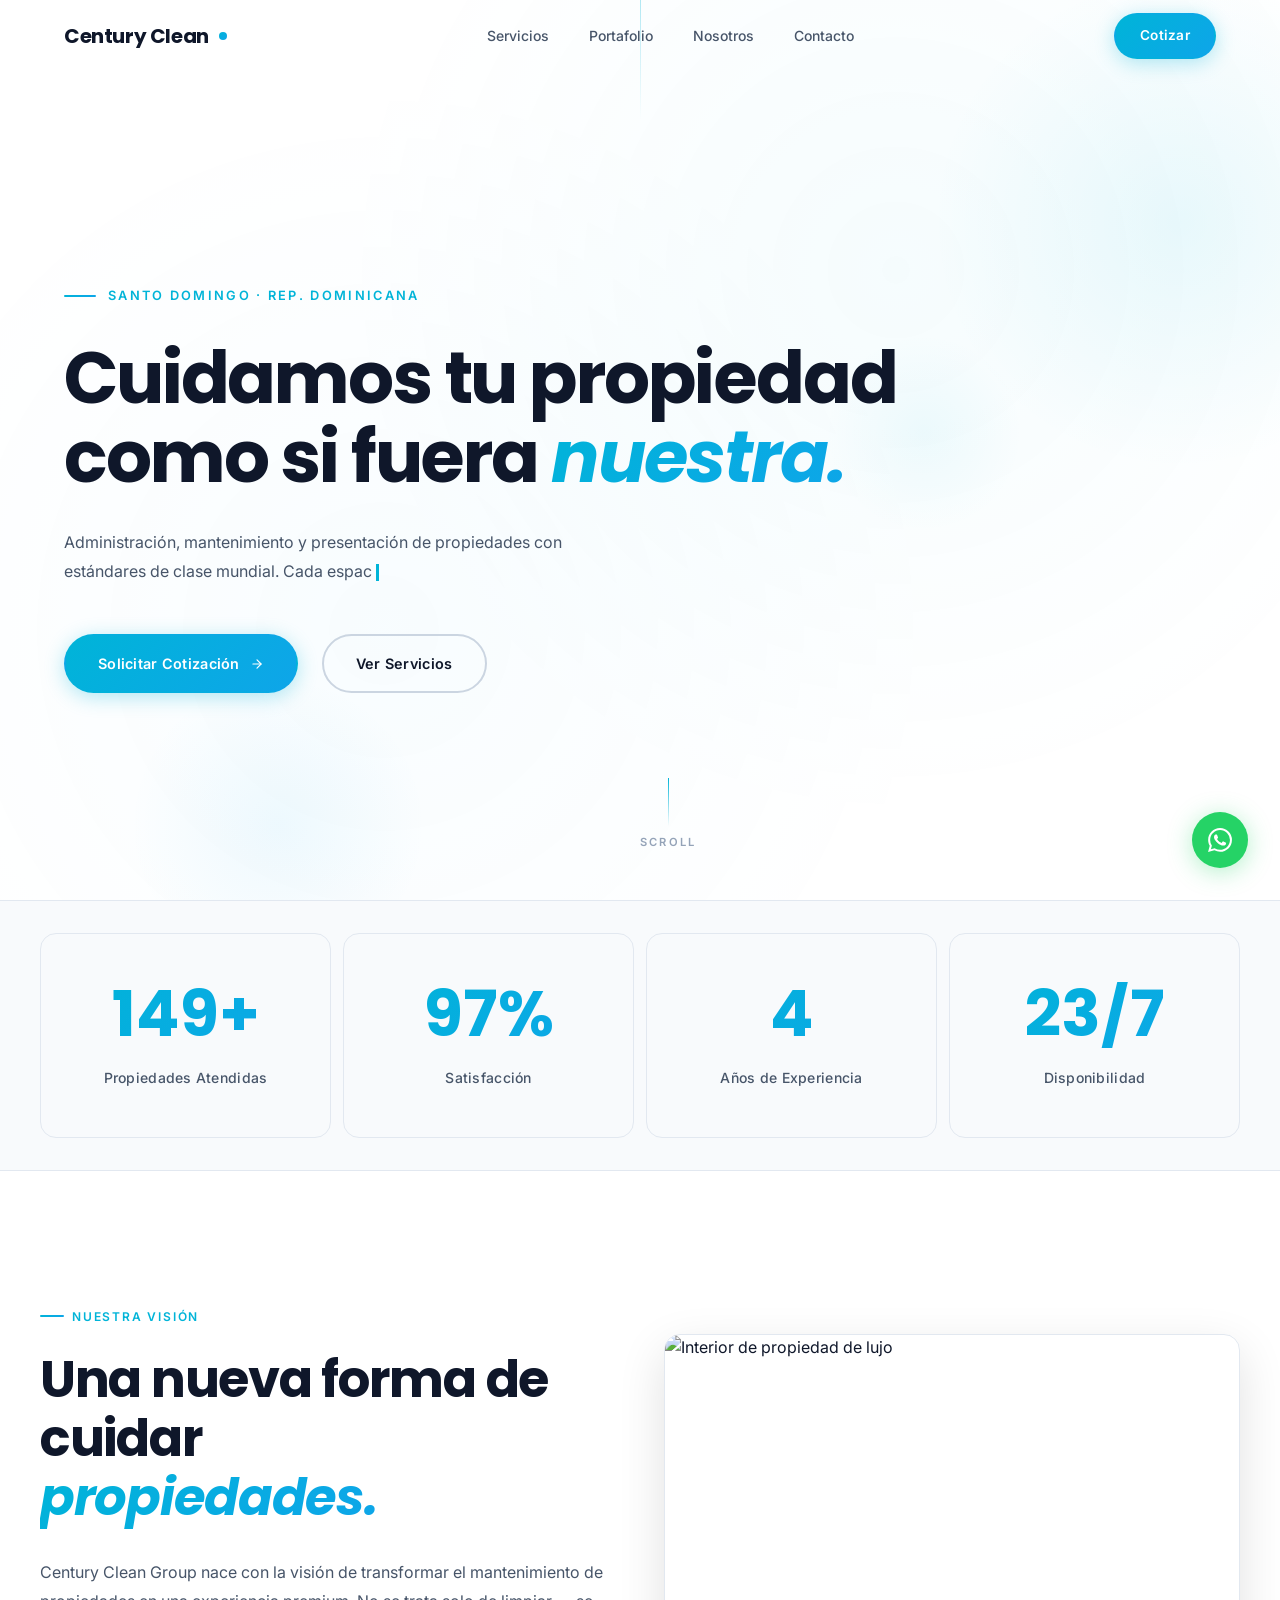
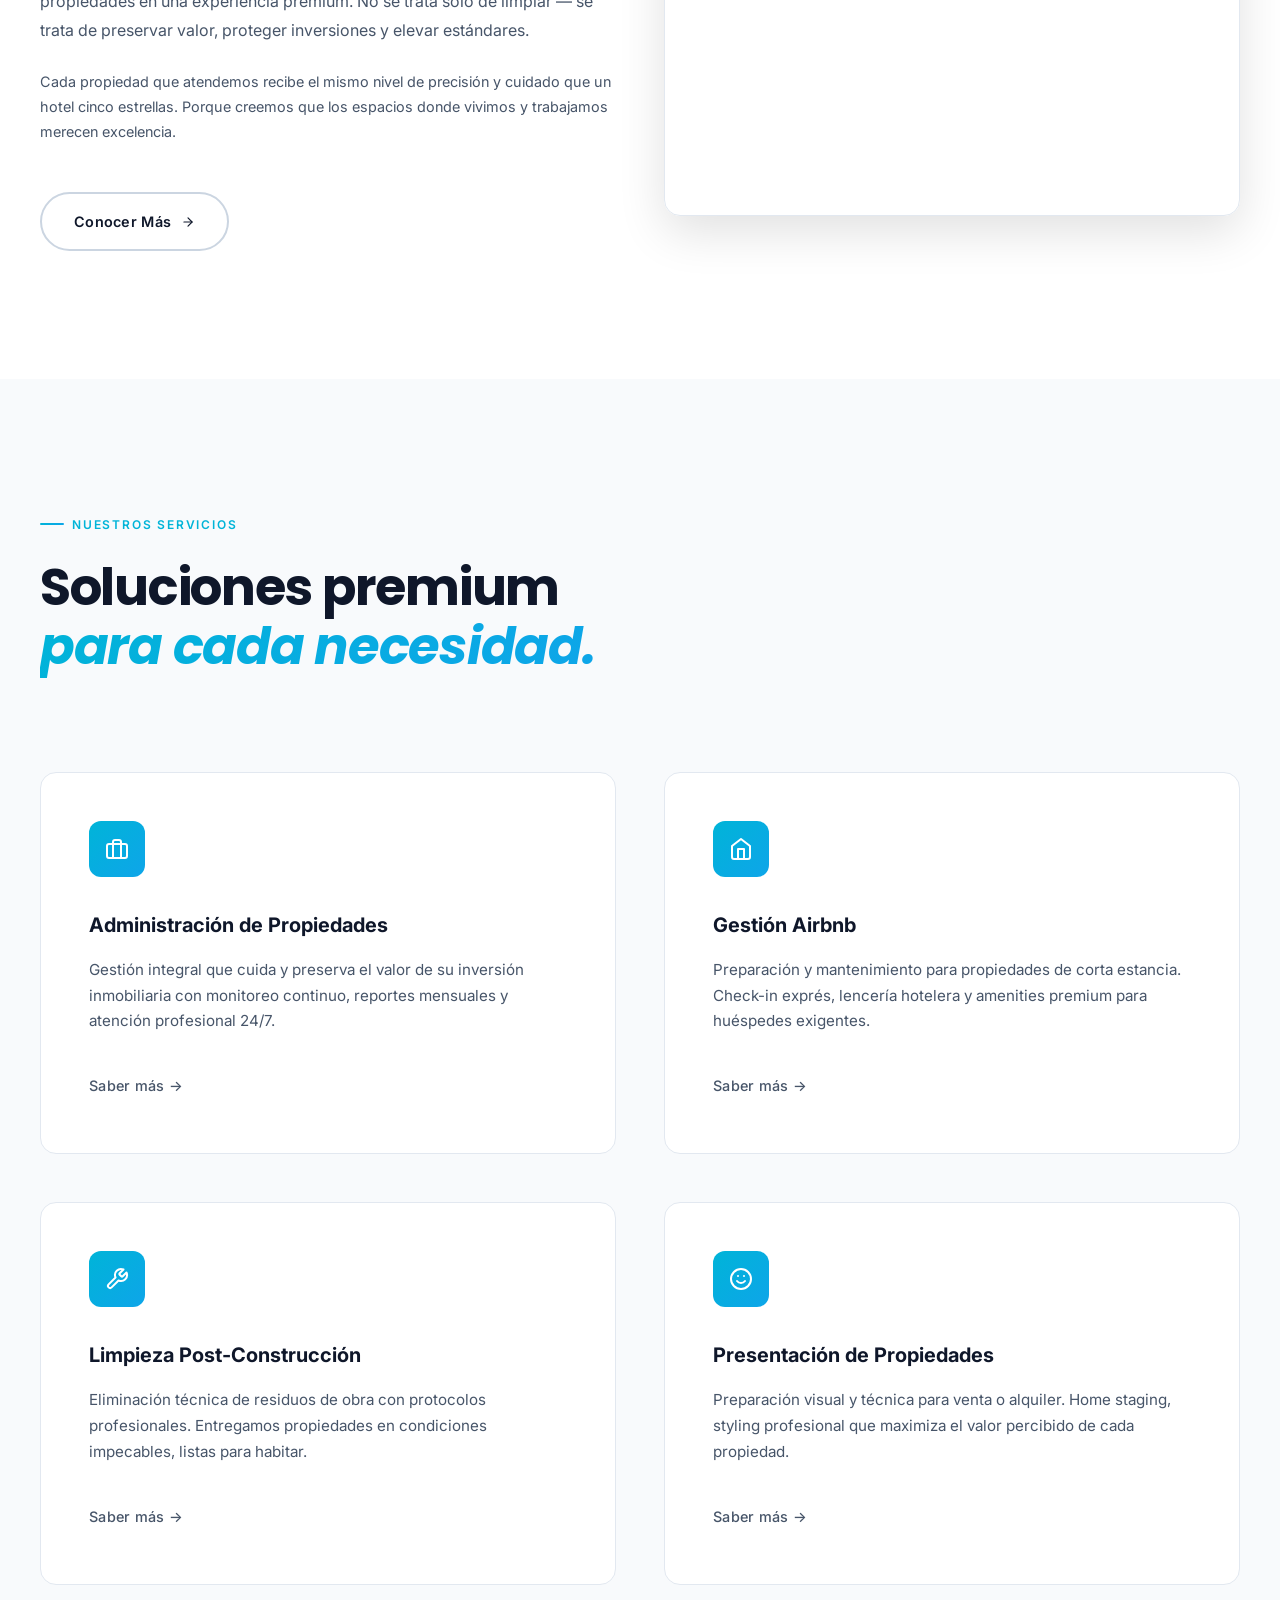
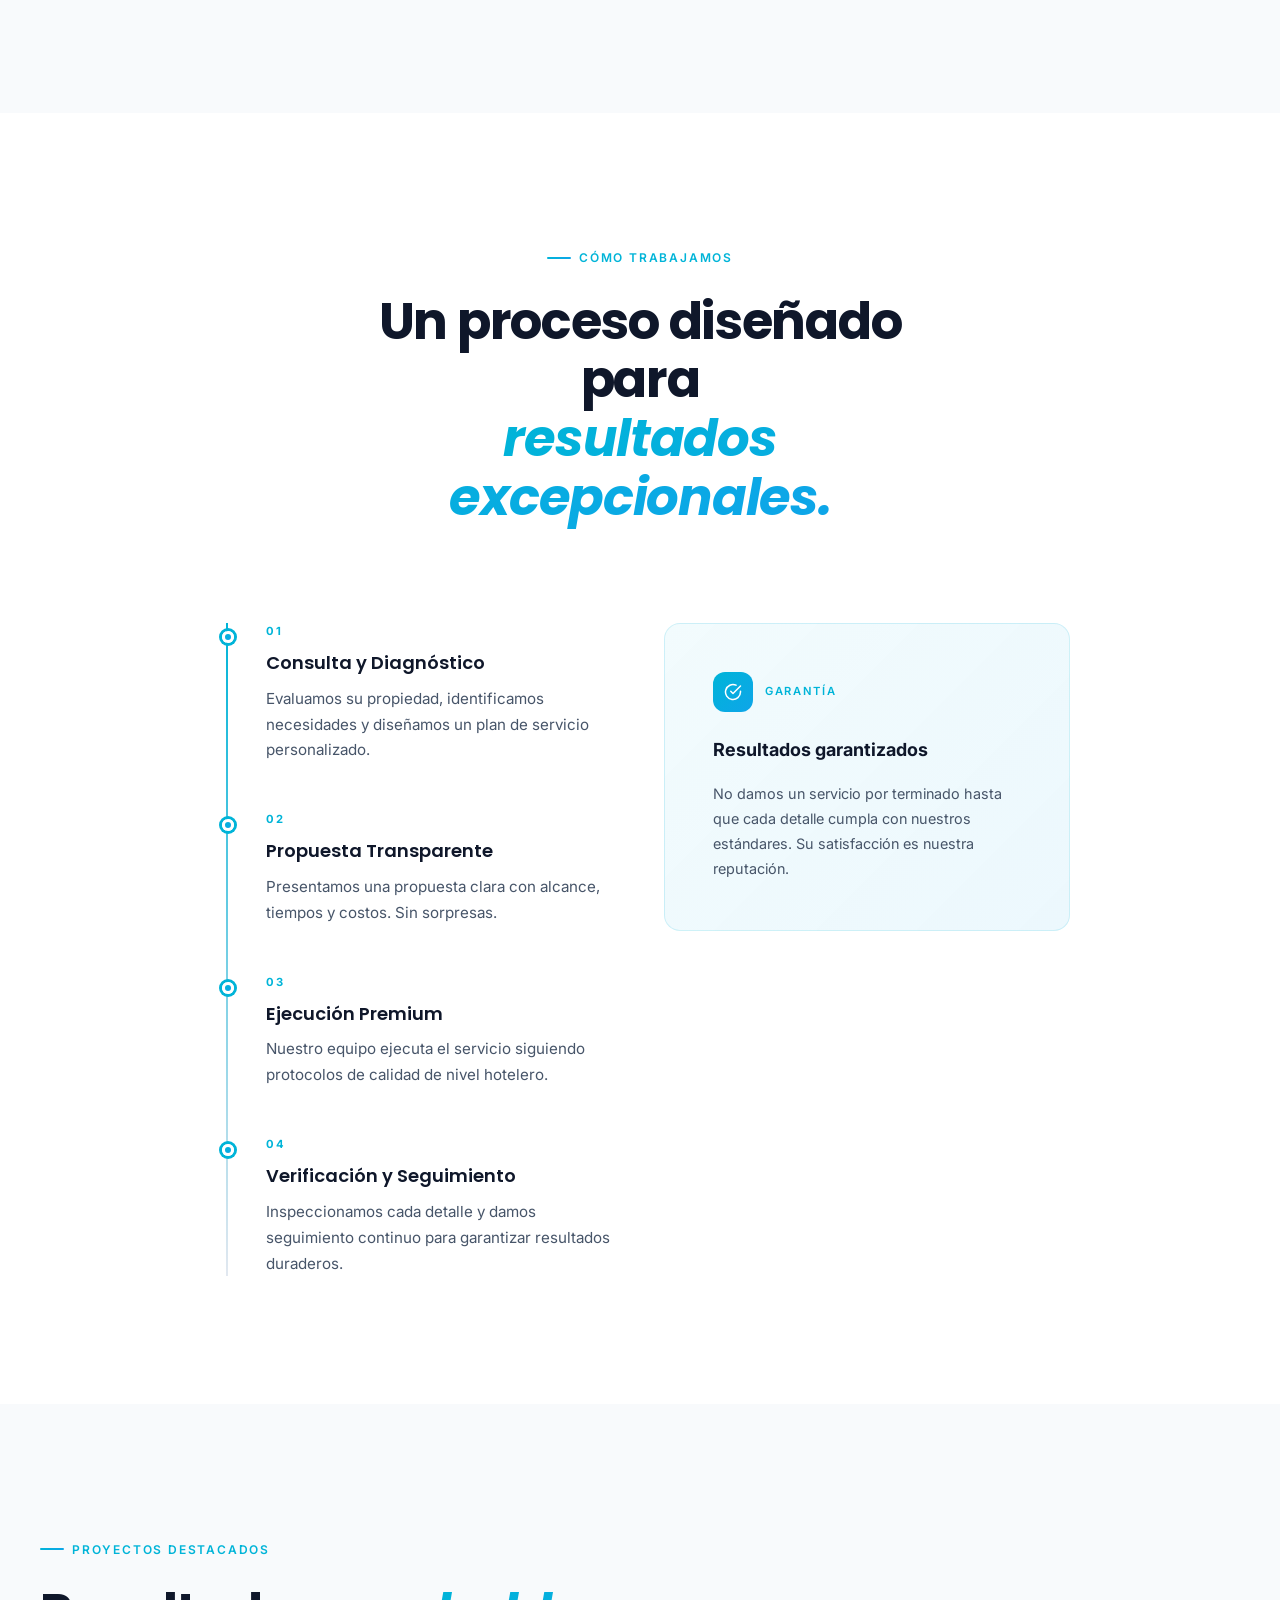
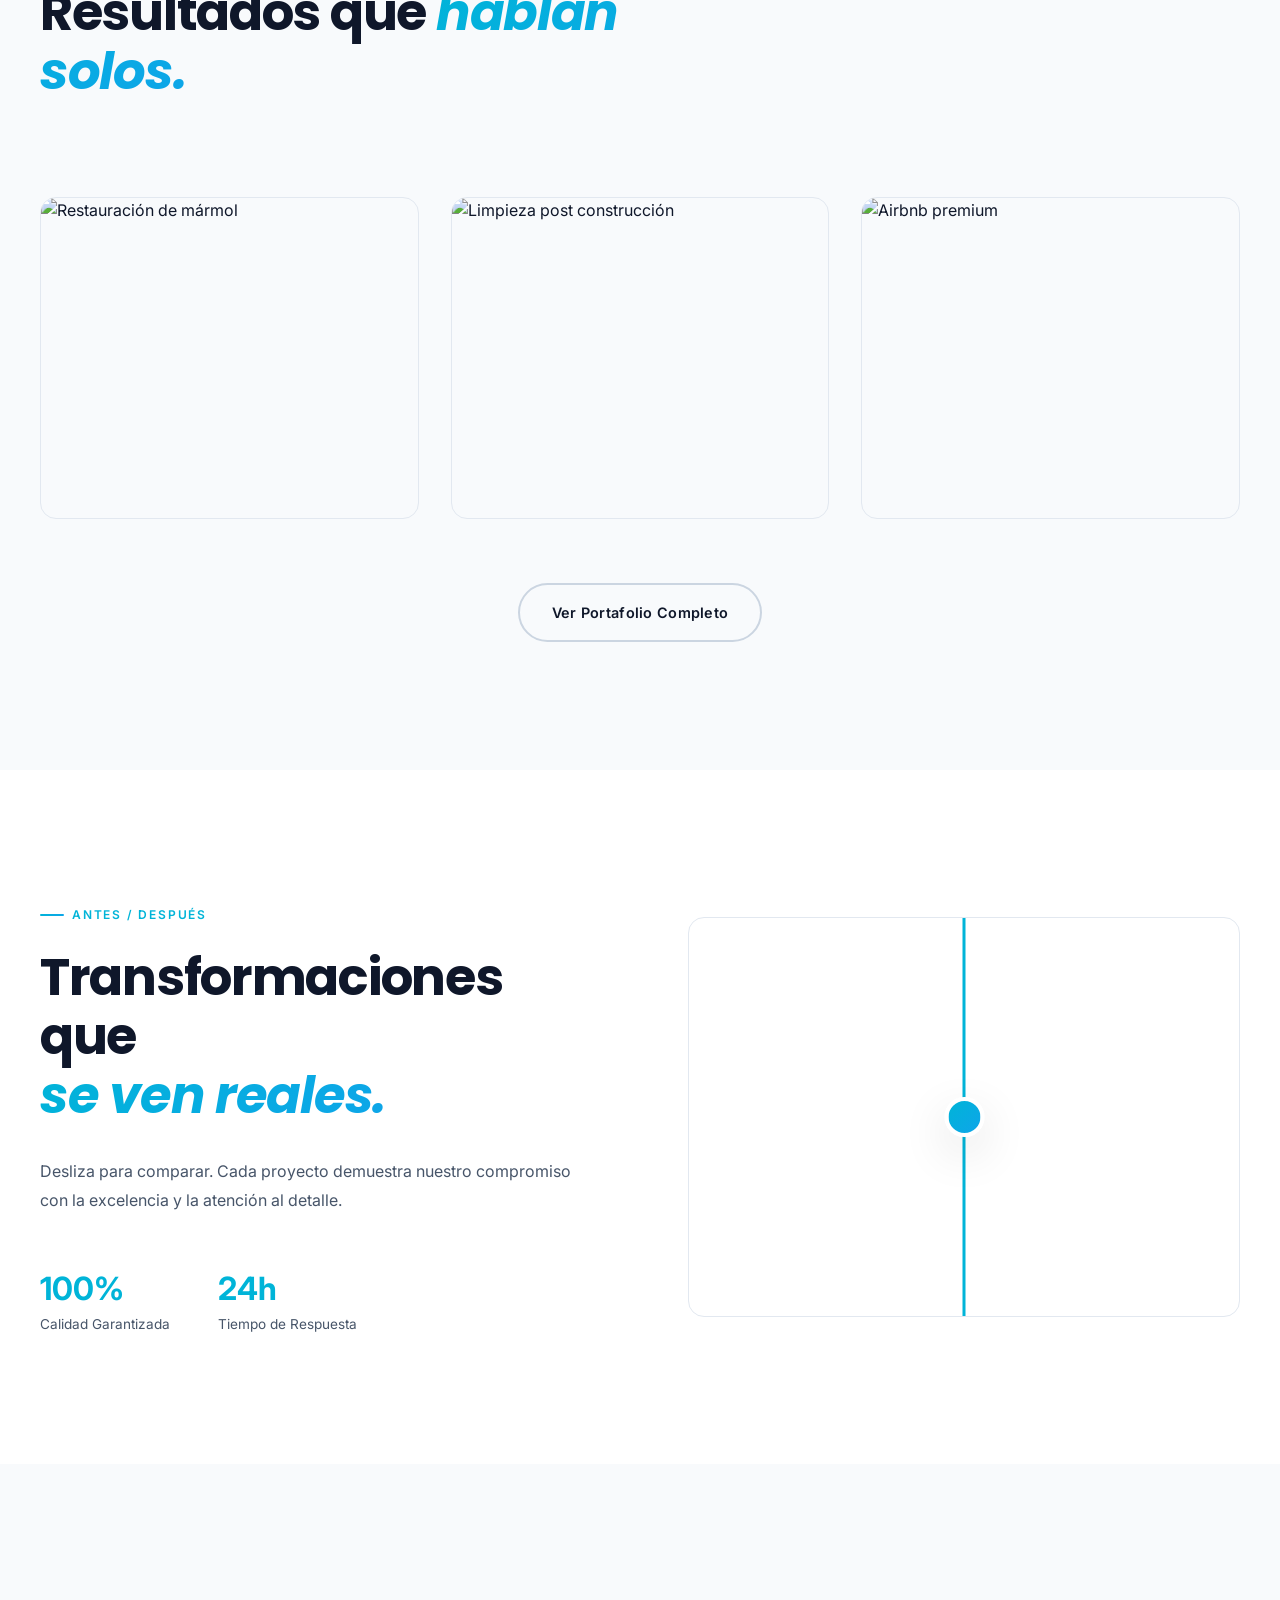
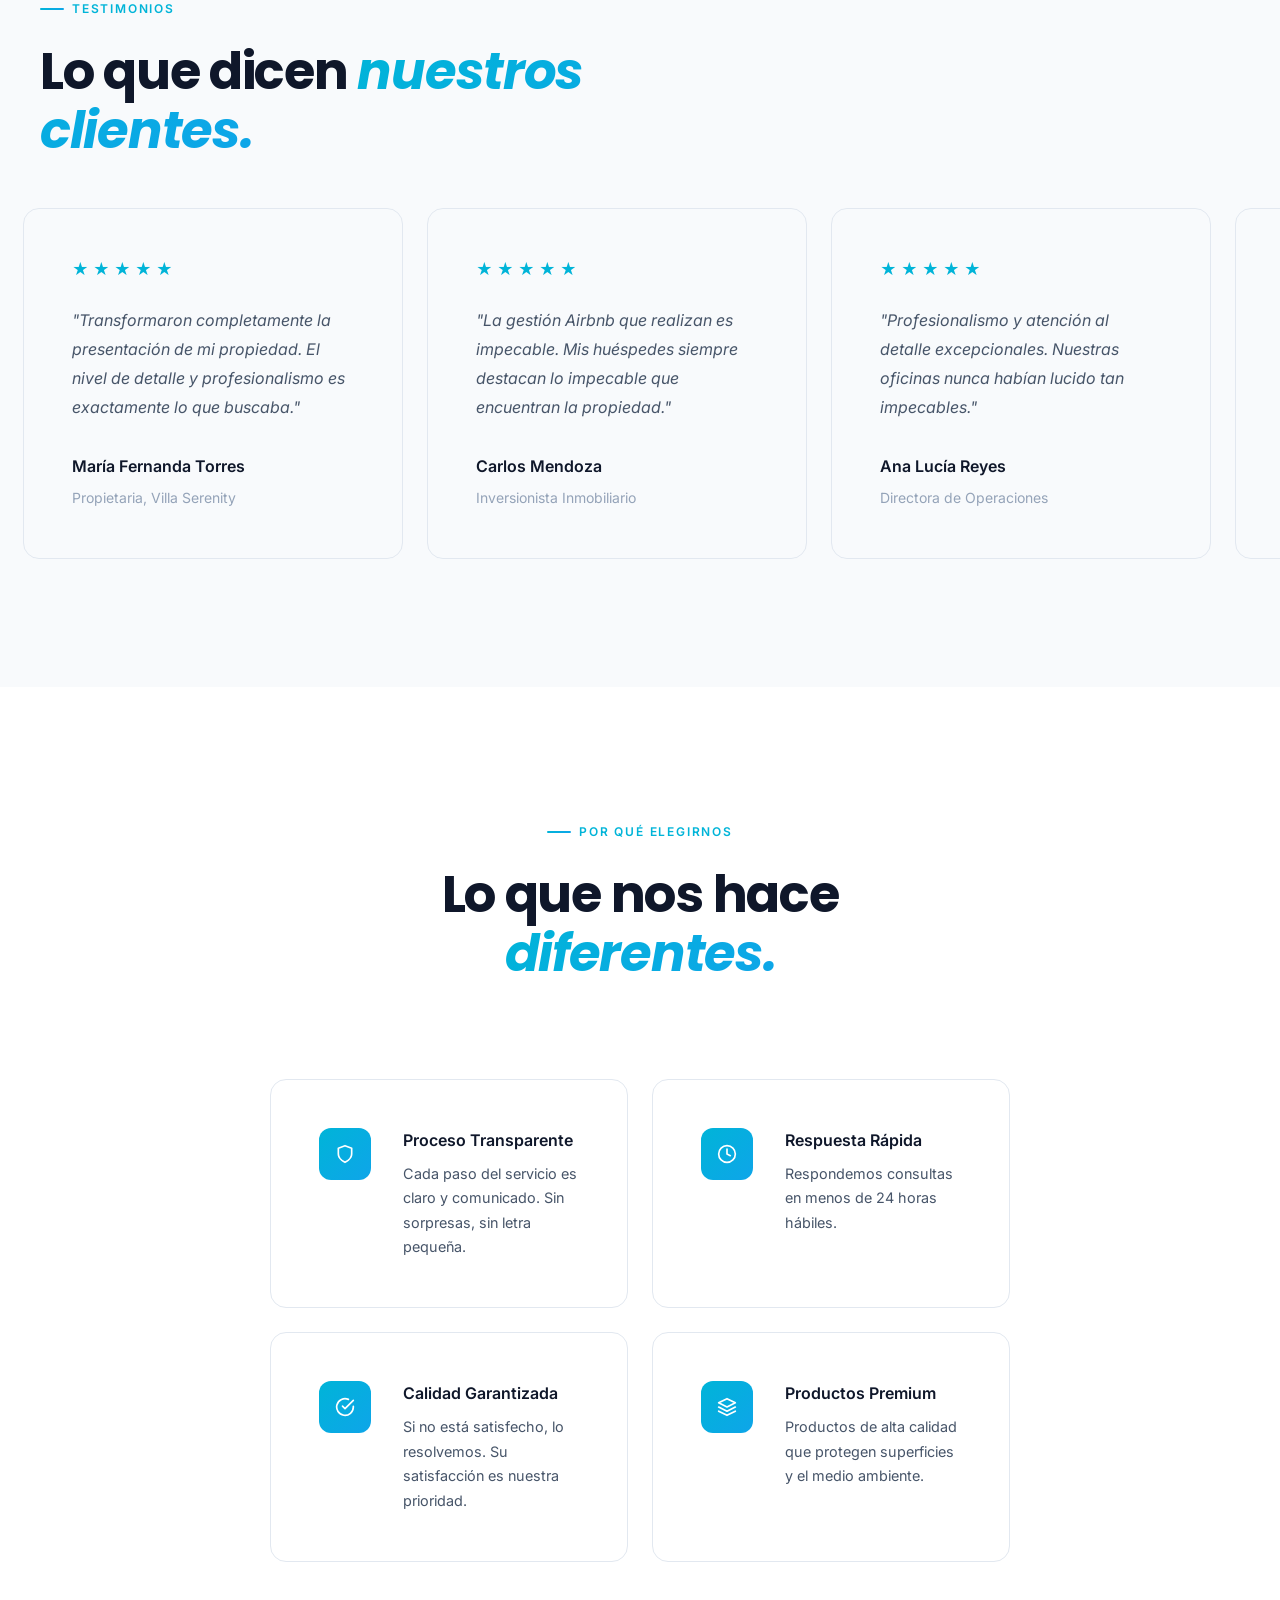
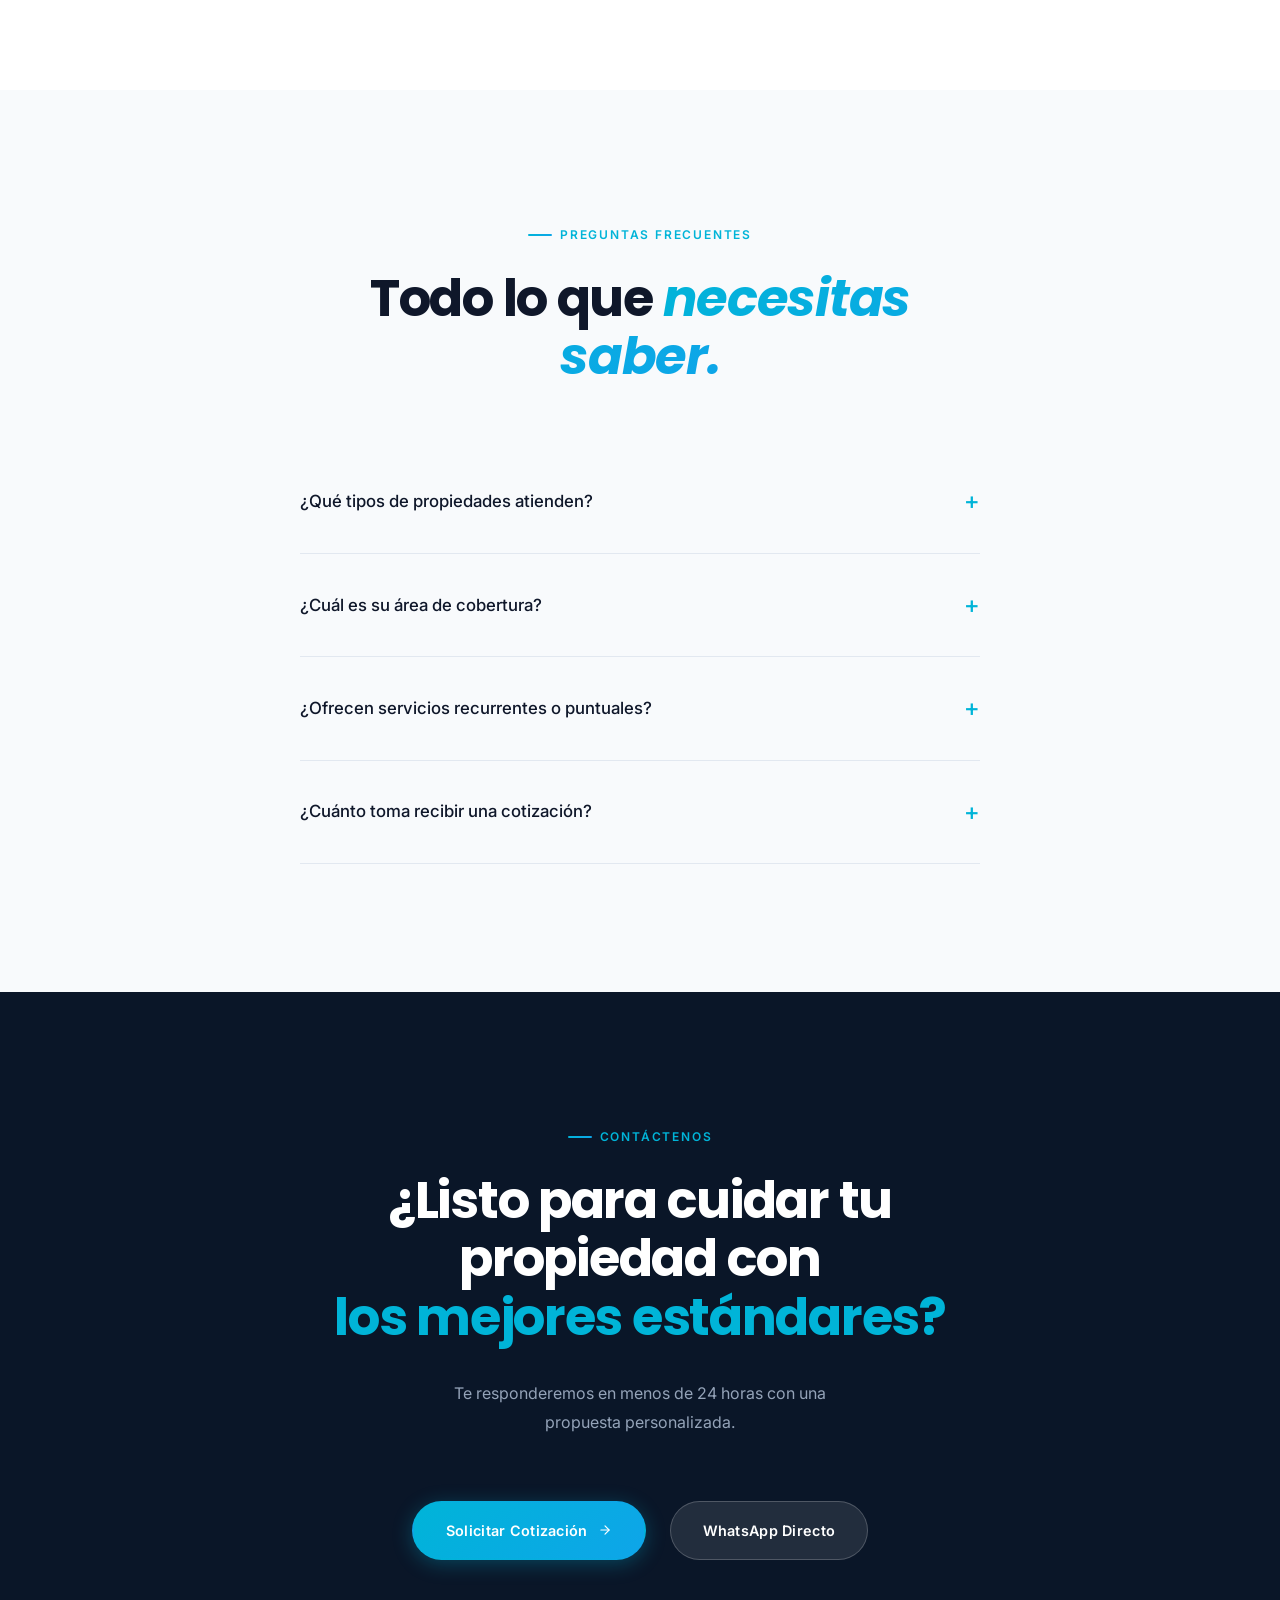
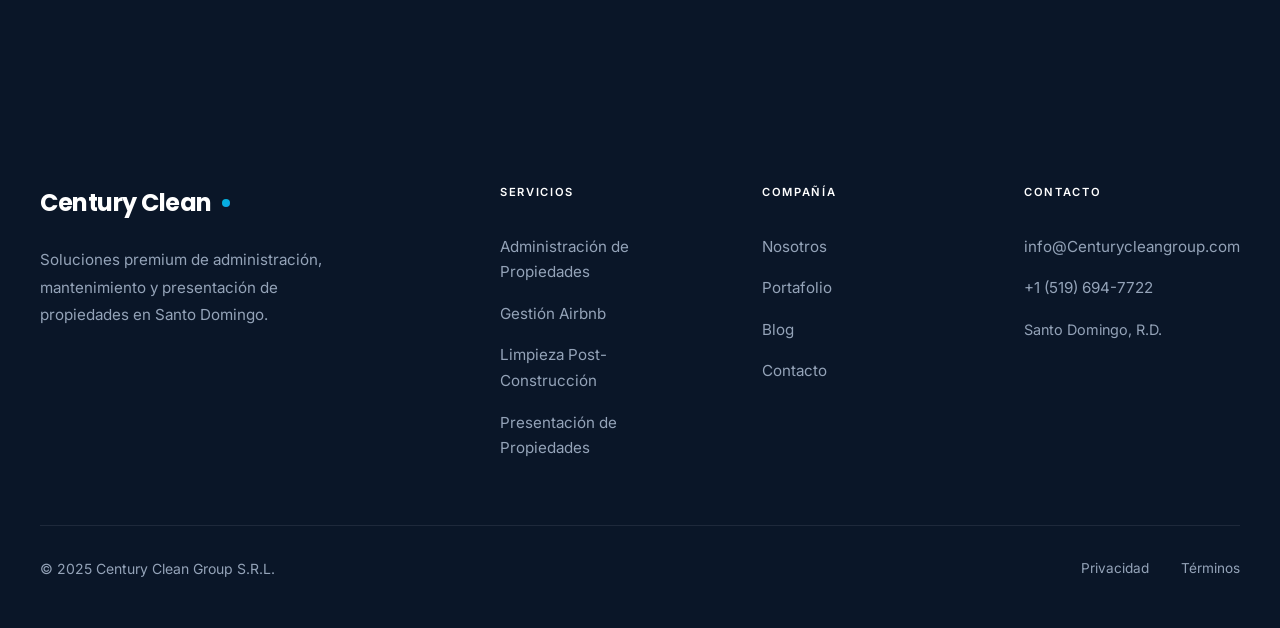
==== index.html @ cc3f834c "feat: Rediseño UI/UX Pro Max - paleta turquesa, Inter+Poppins, loader, antes/después, CTA oscuro" ====
<!DOCTYPE html>
<html lang="es">
<head>
<meta charset="utf-8"/>
<meta content="width=device-width, initial-scale=1.0, viewport-fit=cover" name="viewport"/>
<title>Century Clean Group — Gestión y Mantenimiento Premium de Propiedades</title>
<meta name="description" content="Century Clean Group redefine el cuidado de propiedades en Santo Domingo. Administración, mantenimiento y presentación con estándares de clase mundial."/>
<meta property="og:title" content="Century Clean Group — Premium Property Solutions"/>
<meta property="og:description" content="Redefiniendo el cuidado de propiedades en Santo Domingo."/>
<meta property="og:type" content="website"/>
<meta property="og:url" content="https://century-clean-group.vercel.app"/>
<meta name="theme-color" content="#FFFFFF"/>
<link rel="preconnect" href="https://fonts.googleapis.com"/>
<link rel="preconnect" href="https://fonts.gstatic.com" crossorigin/>
<link href="favicon.ico" rel="icon" type="image/x-icon"/>
<link href="logo.svg" rel="icon" type="image/svg+xml"/>
<link href="css/global.css" rel="stylesheet"/>
</head>
<body>

<!-- ==========================================
     LOADER
     ========================================== -->
<div class="loader" id="loader">
  <div class="loader-content">
    <div class="loader-logo">Century Clean<span style="color:var(--accent-primary);">.</span></div>
    <div class="loader-spinner"></div>
  </div>
</div>

<!-- ==========================================
     NAVIGATION
     ========================================== -->
<nav class="nav" id="nav">
  <div class="nav-backdrop"></div>
  <div class="nav-inner">
    <a href="/" class="nav-logo">
      <span class="nav-logo-text">Century Clean</span>
      <span class="nav-logo-dot"></span>
    </a>
    <div class="nav-links">
      <a href="pages/servicios/" class="nav-link">Servicios</a>
      <a href="pages/portafolio/" class="nav-link">Portafolio</a>
      <a href="pages/nosotros/" class="nav-link">Nosotros</a>
      <a href="pages/contacto/" class="nav-link">Contacto</a>
    </div>
    <div class="nav-actions">
      <a href="pages/contacto/" class="btn btn-primary nav-cta">Cotizar</a>
      <button class="nav-hamburger" id="menuToggle" aria-label="Menú">
        <svg width="22" height="22" viewBox="0 0 24 24" fill="none" stroke="currentColor" stroke-width="2" stroke-linecap="round">
          <line x1="4" y1="7" x2="20" y2="7"/><line x1="4" y1="12" x2="20" y2="12"/><line x1="4" y1="17" x2="20" y2="17"/>
        </svg>
      </button>
    </div>
  </div>
</nav>

<!-- ==========================================
     MOBILE MENU
     ========================================== -->
<div class="mobile-menu" id="mobileMenu">
  <button class="mobile-menu-close" id="menuClose" aria-label="Cerrar menú">
    <svg width="22" height="22" viewBox="0 0 24 24" fill="none" stroke="currentColor" stroke-width="2" stroke-linecap="round">
      <line x1="6" y1="6" x2="18" y2="18"/><line x1="18" y1="6" x2="6" y2="18"/>
    </svg>
  </button>
  <a class="mobile-menu-link" href="pages/servicios/" style="transition-delay:0.1s">Servicios</a>
  <a class="mobile-menu-link" href="pages/portafolio/" style="transition-delay:0.2s">Portafolio</a>
  <a class="mobile-menu-link" href="pages/nosotros/" style="transition-delay:0.3s">Nosotros</a>
  <a class="mobile-menu-link" href="pages/contacto/" style="transition-delay:0.4s">Contacto</a>
  <a class="mobile-menu-link mobile-menu-cta" href="pages/contacto/" style="transition-delay:0.5s">Solicitar Cotización</a>
</div>

<main>

<!-- ==========================================
     HERO — Cinematic Entry
     ========================================== -->
<section class="hero" id="hero">
  <div class="hero-bg-pattern"></div>
  <div class="hero-line"></div>

  <!-- Parallax floating shapes -->
  <div class="hero-float-shape hero-float-shape-1 hero-parallax-layer" data-speed="0.08"></div>
  <div class="hero-float-shape hero-float-shape-2 hero-parallax-layer" data-speed="-0.05"></div>
  <div class="hero-float-shape hero-float-shape-3 hero-parallax-layer" data-speed="0.12"></div>

  <div class="hero-content">
    <div class="hero-tag">
      <span class="hero-tag-line"></span>
      <span class="hero-tag-text">Santo Domingo · Rep. Dominicana</span>
    </div>

    <h1 class="h1">
      Cuidamos tu propiedad<br/>
      como si fuera <span class="text-gradient italic" id="heroMorphWord">nuestra.</span>
    </h1>

    <p class="body-lg hero-subtitle">
      Administración, mantenimiento y presentación de propiedades con estándares de clase mundial. <span id="typingTarget"></span><span class="typing-cursor" id="typingCursor"></span>
    </p>

    <div class="hero-actions">
      <a href="pages/contacto/" class="btn btn-primary magnetic-wrap">
        Solicitar Cotización
        <svg width="14" height="14" viewBox="0 0 24 24" fill="none" stroke="currentColor" stroke-width="2" stroke-linecap="round" stroke-linejoin="round">
          <line x1="5" y1="12" x2="19" y2="12"/><polyline points="12 5 19 12 12 19"/>
        </svg>
      </a>
      <a href="pages/servicios/" class="btn btn-secondary magnetic-wrap">Ver Servicios</a>
    </div>
  </div>

  <div class="hero-scroll">
    <div class="hero-scroll-line"></div>
    <span class="hero-scroll-text">Scroll</span>
  </div>
</section>

<!-- ==========================================
     STATS — Animated Metrics
     ========================================== -->
<section style="background:var(--bg-secondary);border-top:1px solid var(--border-light);border-bottom:1px solid var(--border-light);">
  <div class="container" style="padding:32px 0;">
    <div class="grid-4" style="gap:12px;">
      <div class="stat-item reveal stagger-1">
        <div class="stat-number" data-target="150" data-suffix="+">—</div>
        <div class="stat-label">Propiedades Atendidas</div>
      </div>
      <div class="stat-item reveal stagger-2">
        <div class="stat-number" data-target="98" data-suffix="%">—</div>
        <div class="stat-label">Satisfacción</div>
      </div>
      <div class="stat-item reveal stagger-3">
        <div class="stat-number" data-target="5" data-suffix="">—</div>
        <div class="stat-label">Años de Experiencia</div>
      </div>
      <div class="stat-item reveal stagger-4">
        <div class="stat-number" data-target="24" data-suffix="/7">—</div>
        <div class="stat-label">Disponibilidad</div>
      </div>
    </div>
  </div>
</section>

<!-- ==========================================
     ABOUT — Vision
     ========================================== -->
<section class="section">
  <div class="container">
    <div class="grid-2" style="align-items:center;">
      <div class="reveal-left">
        <div class="label-sm">Nuestra Visión</div>
        <h2 class="h2" style="margin-bottom:var(--space-lg);">
          Una nueva forma de cuidar<br/>
          <span class="text-gradient italic">propiedades.</span>
        </h2>
        <p class="body-lg" style="margin-bottom:var(--space-md);">
          Century Clean Group nace con la visión de transformar el mantenimiento de propiedades en una experiencia premium. No se trata solo de limpiar — se trata de preservar valor, proteger inversiones y elevar estándares.
        </p>
        <p class="body-md" style="margin-bottom:var(--space-xl);">
          Cada propiedad que atendemos recibe el mismo nivel de precisión y cuidado que un hotel cinco estrellas. Porque creemos que los espacios donde vivimos y trabajamos merecen excelencia.
        </p>
        <a href="pages/nosotros/" class="btn btn-secondary">
          Conocer Más
          <svg width="14" height="14" viewBox="0 0 24 24" fill="none" stroke="currentColor" stroke-width="2" stroke-linecap="round" stroke-linejoin="round">
            <line x1="5" y1="12" x2="19" y2="12"/><polyline points="12 5 19 12 12 19"/>
          </svg>
        </a>
      </div>
      <div class="reveal-right">
        <div style="border-radius:var(--radius-lg);overflow:hidden;border:1px solid var(--border-light);box-shadow:var(--shadow-lg);">
          <img src="https://images.unsplash.com/photo-1600585154340-be6161a56a0c?w=800&q=85" alt="Interior de propiedad de lujo" loading="lazy" style="width:100%;height:480px;object-fit:cover;"/>
        </div>
      </div>
    </div>
  </div>
</section>

<!-- ==========================================
     SERVICES — Modern Cards with Icons
     ========================================== -->
<section class="section" style="background:var(--bg-secondary);">
  <div class="container">
    <div class="section-header reveal">
      <div class="label-sm">Nuestros Servicios</div>
      <h2 class="h2">
        Soluciones premium<br/>
        <span class="text-gradient italic">para cada necesidad.</span>
      </h2>
    </div>

    <div class="grid-2">
      <div class="svc-card reveal stagger-1">
        <div class="svc-icon">
          <svg width="24" height="24" viewBox="0 0 24 24" fill="none" stroke="currentColor" stroke-width="2" stroke-linecap="round" stroke-linejoin="round">
            <rect x="2" y="7" width="20" height="14" rx="2" ry="2"/><path d="M16 21V5a2 2 0 0 0-2-2h-4a2 2 0 0 0-2 2v16"/>
          </svg>
        </div>
        <h3>Administración de Propiedades</h3>
        <p>Gestión integral que cuida y preserva el valor de su inversión inmobiliaria con monitoreo continuo, reportes mensuales y atención profesional 24/7.</p>
        <a href="pages/administracion/" class="btn btn-ghost">Saber más →</a>
      </div>

      <div class="svc-card reveal stagger-2">
        <div class="svc-icon">
          <svg width="24" height="24" viewBox="0 0 24 24" fill="none" stroke="currentColor" stroke-width="2" stroke-linecap="round" stroke-linejoin="round">
            <path d="M3 9l9-7 9 7v11a2 2 0 0 1-2 2H5a2 2 0 0 1-2-2z"/><polyline points="9 22 9 12 15 12 15 22"/>
          </svg>
        </div>
        <h3>Gestión Airbnb</h3>
        <p>Preparación y mantenimiento para propiedades de corta estancia. Check-in exprés, lencería hotelera y amenities premium para huéspedes exigentes.</p>
        <a href="pages/airbnb/" class="btn btn-ghost">Saber más →</a>
      </div>

      <div class="svc-card reveal stagger-3">
        <div class="svc-icon">
          <svg width="24" height="24" viewBox="0 0 24 24" fill="none" stroke="currentColor" stroke-width="2" stroke-linecap="round" stroke-linejoin="round">
            <path d="M14.7 6.3a1 1 0 0 0 0 1.4l1.6 1.6a1 1 0 0 0 1.4 0l3.77-3.77a6 6 0 0 1-7.94 7.94l-6.91 6.91a2.12 2.12 0 0 1-3-3l6.91-6.91a6 6 0 0 1 7.94-7.94l-3.76 3.76z"/>
          </svg>
        </div>
        <h3>Limpieza Post-Construcción</h3>
        <p>Eliminación técnica de residuos de obra con protocolos profesionales. Entregamos propiedades en condiciones impecables, listas para habitar.</p>
        <a href="pages/servicios/" class="btn btn-ghost">Saber más →</a>
      </div>

      <div class="svc-card reveal stagger-4">
        <div class="svc-icon">
          <svg width="24" height="24" viewBox="0 0 24 24" fill="none" stroke="currentColor" stroke-width="2" stroke-linecap="round" stroke-linejoin="round">
            <circle cx="12" cy="12" r="10"/><path d="M8 14s1.5 2 4 2 4-2 4-2"/><line x1="9" y1="9" x2="9.01" y2="9"/><line x1="15" y1="9" x2="15.01" y2="9"/>
          </svg>
        </div>
        <h3>Presentación de Propiedades</h3>
        <p>Preparación visual y técnica para venta o alquiler. Home staging, styling profesional que maximiza el valor percibido de cada propiedad.</p>
        <a href="pages/servicios/" class="btn btn-ghost">Saber más →</a>
      </div>
    </div>
  </div>
</section>

<!-- ==========================================
     PROCESS / TIMELINE — Animated Steps
     ========================================== -->
<section class="section">
  <div class="container">
    <div class="section-header text-center reveal" style="margin:0 auto;margin-bottom:var(--space-3xl);">
      <div class="label-sm">Cómo Trabajamos</div>
      <h2 class="h2">
        Un proceso diseñado para<br/>
        <span class="text-gradient italic">resultados excepcionales.</span>
      </h2>
    </div>

    <div class="grid-2" style="max-width:860px;margin:0 auto;align-items:start;">
      <div class="timeline reveal stagger-1">
        <div class="timeline-item">
          <div class="timeline-dot"></div>
          <div class="timeline-number">01</div>
          <div class="timeline-title">Consulta y Diagnóstico</div>
          <div class="timeline-text">Evaluamos su propiedad, identificamos necesidades y diseñamos un plan de servicio personalizado.</div>
        </div>
        <div class="timeline-item">
          <div class="timeline-dot"></div>
          <div class="timeline-number">02</div>
          <div class="timeline-title">Propuesta Transparente</div>
          <div class="timeline-text">Presentamos una propuesta clara con alcance, tiempos y costos. Sin sorpresas.</div>
        </div>
        <div class="timeline-item">
          <div class="timeline-dot"></div>
          <div class="timeline-number">03</div>
          <div class="timeline-title">Ejecución Premium</div>
          <div class="timeline-text">Nuestro equipo ejecuta el servicio siguiendo protocolos de calidad de nivel hotelero.</div>
        </div>
        <div class="timeline-item">
          <div class="timeline-dot"></div>
          <div class="timeline-number">04</div>
          <div class="timeline-title">Verificación y Seguimiento</div>
          <div class="timeline-text">Inspeccionamos cada detalle y damos seguimiento continuo para garantizar resultados duraderos.</div>
        </div>
      </div>

      <div class="reveal-right">
        <div class="card card-accent" style="padding:var(--space-xl);">
          <div style="display:flex;gap:12px;margin-bottom:var(--space-md);align-items:center;">
            <div class="diff-icon" style="width:40px;height:40px;">
              <svg width="18" height="18" viewBox="0 0 24 24" fill="none" stroke="currentColor" stroke-width="2" stroke-linecap="round" stroke-linejoin="round">
                <path d="M22 11.08V12a10 10 0 1 1-5.93-9.14"/><polyline points="22 4 12 14.01 9 11.01"/>
              </svg>
            </div>
            <span style="font-size:0.7rem;font-weight:600;text-transform:uppercase;letter-spacing:0.15em;color:var(--accent-primary);">Garantía</span>
          </div>
          <h3 style="font-size:1.125rem;margin-bottom:var(--space-sm);">Resultados garantizados</h3>
          <p class="body-md">
            No damos un servicio por terminado hasta que cada detalle cumpla con nuestros estándares. Su satisfacción es nuestra reputación.
          </p>
        </div>
      </div>
    </div>
  </div>
</section>

<!-- ==========================================
     FEATURED PROJECTS — Image Cards
     ========================================== -->
<section class="section" style="background:var(--bg-secondary);">
  <div class="container">
    <div class="section-header reveal">
      <div class="label-sm">Proyectos Destacados</div>
      <h2 class="h2">
        Resultados que <span class="text-gradient italic">hablan solos.</span>
      </h2>
    </div>

    <div class="grid-3">
      <div class="img-card reveal stagger-1">
        <img src="https://images.unsplash.com/photo-1600585154340-be6161a56a0c?w=600&q=85" alt="Restauración de mármol" loading="lazy"/>
        <div class="img-card-overlay">
          <span>Restauración</span>
          <h3>Pulido y Cristalizado</h3>
        </div>
      </div>

      <div class="img-card reveal stagger-2">
        <img src="https://images.unsplash.com/photo-1600566753086-00f18fb4b3b2?w=600&q=85" alt="Limpieza post construcción" loading="lazy"/>
        <div class="img-card-overlay">
          <span>Post-Obra</span>
          <h3>Limpieza Técnica</h3>
        </div>
      </div>

      <div class="img-card reveal stagger-3">
        <img src="https://images.unsplash.com/photo-1615571022219-eb45cf7faa36?w=600&q=85" alt="Airbnb premium" loading="lazy"/>
        <div class="img-card-overlay">
          <span>Airbnb</span>
          <h3>Staging Vacacional</h3>
        </div>
      </div>
    </div>

    <div style="text-align:center;margin-top:var(--space-2xl);" class="reveal">
      <a href="pages/portafolio/" class="btn btn-secondary">Ver Portafolio Completo</a>
    </div>
  </div>
</section>

<!-- ==========================================
     BEFORE / AFTER — Visual Comparator
     ========================================== -->
<section class="section">
  <div class="container">
    <div class="grid-2" style="align-items:center;gap:var(--space-3xl);">
      <div class="reveal-left">
        <div class="label-sm">Antes / Después</div>
        <h2 class="h2" style="margin-bottom:var(--space-lg);">
          Transformaciones que<br/>
          <span class="text-gradient italic">se ven reales.</span>
        </h2>
        <p class="body-lg" style="margin-bottom:var(--space-xl);">
          Desliza para comparar. Cada proyecto demuestra nuestro compromiso con la excelencia y la atención al detalle.
        </p>
        <div style="display:flex;gap:var(--space-xl);">
          <div>
            <div style="font-size:2rem;font-weight:700;color:var(--accent-primary);">100%</div>
            <div style="font-size:0.85rem;color:var(--text-secondary);">Calidad Garantizada</div>
          </div>
          <div>
            <div style="font-size:2rem;font-weight:700;color:var(--accent-primary);">24h</div>
            <div style="font-size:0.85rem;color:var(--text-secondary);">Tiempo de Respuesta</div>
          </div>
        </div>
      </div>
      <div class="reveal-right">
        <div class="before-after-container">
          <div class="image-before" style="background-image:url('https://images.unsplash.com/photo-1502672260266-1c1ef2d93688?w=800&q=85');"></div>
          <div class="image-after" style="background-image:url('https://images.unsplash.com/photo-1600585154340-be6161a56a0c?w=800&q=85');clip-path:inset(0 0 0 50%);"></div>
          <div class="slider-handle"></div>
        </div>
      </div>
    </div>
  </div>
</section>

<!-- ==========================================
     TESTIMONIALS — Elegant Carousel
     ========================================== -->
<section class="section" style="background:var(--bg-secondary);">
  <div class="container">
    <div class="section-header reveal" style="margin-bottom:var(--space-xl);">
      <div class="label-sm">Testimonios</div>
      <h2 class="h2">
        Lo que dicen <span class="text-gradient italic">nuestros clientes.</span>
      </h2>
    </div>
  </div>

  <div style="overflow:hidden;padding:0 var(--space-md);">
    <div class="flex gap-4" id="testimonialTrack" style="width:max-content;transition:transform 0.1s linear;cursor:grab;">
      <div class="testimonial-card reveal" style="max-width:380px;">
        <div class="testimonial-stars">★★★★★</div>
        <p class="testimonial-text">"Transformaron completamente la presentación de mi propiedad. El nivel de detalle y profesionalismo es exactamente lo que buscaba."</p>
        <p class="testimonial-author">María Fernanda Torres</p>
        <p class="testimonial-role">Propietaria, Villa Serenity</p>
      </div>
      <div class="testimonial-card reveal stagger-1" style="max-width:380px;">
        <div class="testimonial-stars">★★★★★</div>
        <p class="testimonial-text">"La gestión Airbnb que realizan es impecable. Mis huéspedes siempre destacan lo impecable que encuentran la propiedad."</p>
        <p class="testimonial-author">Carlos Mendoza</p>
        <p class="testimonial-role">Inversionista Inmobiliario</p>
      </div>
      <div class="testimonial-card reveal stagger-2" style="max-width:380px;">
        <div class="testimonial-stars">★★★★★</div>
        <p class="testimonial-text">"Profesionalismo y atención al detalle excepcionales. Nuestras oficinas nunca habían lucido tan impecables."</p>
        <p class="testimonial-author">Ana Lucía Reyes</p>
        <p class="testimonial-role">Directora de Operaciones</p>
      </div>
      <div class="testimonial-card reveal stagger-3" style="max-width:380px;">
        <div class="testimonial-stars">★★★★★</div>
        <p class="testimonial-text">"Contraté el servicio post-construcción y quedé impresionado. Dejaron todo impecable, como nuevo."</p>
        <p class="testimonial-author">Roberto Castillo</p>
        <p class="testimonial-role">Desarrollador Inmobiliario</p>
      </div>
    </div>
  </div>
</section>

<!-- ==========================================
     DIFFERENTIATORS — Why Choose Us
     ========================================== -->
<section class="section">
  <div class="container">
    <div class="section-header text-center reveal" style="margin:0 auto;margin-bottom:var(--space-3xl);">
      <div class="label-sm">Por Qué Elegirnos</div>
      <h2 class="h2">
        Lo que nos hace <span class="text-gradient italic">diferentes.</span>
      </h2>
    </div>

    <div class="grid-2" style="max-width:740px;margin:0 auto;gap:var(--space-md);">
      <div class="diff-card reveal stagger-1">
        <div class="diff-icon">
          <svg width="20" height="20" viewBox="0 0 24 24" fill="none" stroke="currentColor" stroke-width="2" stroke-linecap="round" stroke-linejoin="round">
            <path d="M12 22s8-4 8-10V5l-8-3-8 3v7c0 6 8 10 8 10z"/>
          </svg>
        </div>
        <div>
          <h4>Proceso Transparente</h4>
          <p>Cada paso del servicio es claro y comunicado. Sin sorpresas, sin letra pequeña.</p>
        </div>
      </div>

      <div class="diff-card reveal stagger-2">
        <div class="diff-icon">
          <svg width="20" height="20" viewBox="0 0 24 24" fill="none" stroke="currentColor" stroke-width="2" stroke-linecap="round" stroke-linejoin="round">
            <circle cx="12" cy="12" r="10"/><polyline points="12 6 12 12 16 14"/>
          </svg>
        </div>
        <div>
          <h4>Respuesta Rápida</h4>
          <p>Respondemos consultas en menos de 24 horas hábiles.</p>
        </div>
      </div>

      <div class="diff-card reveal stagger-3">
        <div class="diff-icon">
          <svg width="20" height="20" viewBox="0 0 24 24" fill="none" stroke="currentColor" stroke-width="2" stroke-linecap="round" stroke-linejoin="round">
            <path d="M22 11.08V12a10 10 0 1 1-5.93-9.14"/><polyline points="22 4 12 14.01 9 11.01"/>
          </svg>
        </div>
        <div>
          <h4>Calidad Garantizada</h4>
          <p>Si no está satisfecho, lo resolvemos. Su satisfacción es nuestra prioridad.</p>
        </div>
      </div>

      <div class="diff-card reveal stagger-4">
        <div class="diff-icon">
          <svg width="20" height="20" viewBox="0 0 24 24" fill="none" stroke="currentColor" stroke-width="2" stroke-linecap="round" stroke-linejoin="round">
            <path d="M12 2L2 7l10 5 10-5-10-5zM2 17l10 5 10-5M2 12l10 5 10-5"/>
          </svg>
        </div>
        <div>
          <h4>Productos Premium</h4>
          <p>Productos de alta calidad que protegen superficies y el medio ambiente.</p>
        </div>
      </div>
    </div>
  </div>
</section>

<!-- ==========================================
     FAQ — Accordion
     ========================================== -->
<section class="section" style="background:var(--bg-secondary);">
  <div class="container" style="max-width:680px;">
    <div class="text-center reveal" style="margin-bottom:var(--space-2xl);">
      <div class="label-sm">Preguntas Frecuentes</div>
      <h2 class="h2">Todo lo que <span class="text-gradient italic">necesitas saber.</span></h2>
    </div>

    <div class="faq-item reveal stagger-1">
      <div class="faq-question">
        <span>¿Qué tipos de propiedades atienden?</span>
        <span class="faq-icon">+</span>
      </div>
      <div class="faq-answer">
        <p>Trabajamos con residencias de lujo, apartamentos, torres corporativas, propiedades Airbnb y proyectos post-construcción. Cada propiedad recibe un plan personalizado.</p>
      </div>
    </div>

    <div class="faq-item reveal stagger-2">
      <div class="faq-question">
        <span>¿Cuál es su área de cobertura?</span>
        <span class="faq-icon">+</span>
      </div>
      <div class="faq-answer">
        <p>Operamos en Santo Domingo y sus alrededores. Para propiedades fuera del área metropolitana, consúltenos para evaluar disponibilidad.</p>
      </div>
    </div>

    <div class="faq-item reveal stagger-3">
      <div class="faq-question">
        <span>¿Ofrecen servicios recurrentes o puntuales?</span>
        <span class="faq-icon">+</span>
      </div>
      <div class="faq-answer">
        <p>Ambos. Desde servicios puntuales hasta programas de mantenimiento recurrente semanal, quincenal o mensual.</p>
      </div>
    </div>

    <div class="faq-item reveal stagger-4">
      <div class="faq-question">
        <span>¿Cuánto toma recibir una cotización?</span>
        <span class="faq-icon">+</span>
      </div>
      <div class="faq-answer">
        <p>Respondemos todas las solicitudes en menos de 24 horas hábiles. Para propiedades complejas, coordinamos una visita técnica sin costo.</p>
      </div>
    </div>
  </div>
</section>

<!-- ==========================================
     CTA FINAL — Modern Contact
     ========================================== -->
<section class="section" style="background:var(--bg-dark);color:var(--text-inverse);">
  <div class="container text-center" style="max-width:640px;">
    <div class="reveal">
      <div class="label-sm" style="color:var(--accent-primary);">Contáctenos</div>
      <h2 class="h2" style="margin-bottom:var(--space-lg);color:var(--text-inverse);">
        ¿Listo para cuidar tu propiedad con<br/>
        <span style="color:var(--accent-primary);">los mejores estándares?</span>
      </h2>
      <p class="body-lg" style="margin-bottom:var(--space-2xl);max-width:440px;margin-left:auto;margin-right:auto;color:var(--text-tertiary);">
        Te responderemos en menos de 24 horas con una propuesta personalizada.
      </p>
      <div class="flex" style="justify-content:center;gap:var(--space-md);flex-wrap:wrap;">
        <a href="pages/contacto/" class="btn btn-primary">
          Solicitar Cotización
          <svg width="14" height="14" viewBox="0 0 24 24" fill="none" stroke="currentColor" stroke-width="2" stroke-linecap="round" stroke-linejoin="round">
            <line x1="5" y1="12" x2="19" y2="12"/><polyline points="12 5 19 12 12 19"/>
          </svg>
        </a>
        <a href="https://wa.me/15196947722" target="_blank" class="btn" style="background:rgba(255,255,255,0.1);color:var(--text-inverse);border:1px solid rgba(255,255,255,0.2);">
          WhatsApp Directo
        </a>
      </div>
    </div>
  </div>
</section>

</main>

<!-- ==========================================
     FOOTER
     ========================================== -->
<footer class="footer">
  <div class="container">
    <div class="footer-grid">
      <div>
        <div class="footer-brand-text">
          Century Clean
          <span class="nav-logo-dot"></span>
        </div>
        <p class="footer-desc">Soluciones premium de administración, mantenimiento y presentación de propiedades en Santo Domingo.</p>
      </div>
      <div>
        <h5 class="footer-heading">Servicios</h5>
        <ul class="footer-links">
          <li><a class="footer-link" href="pages/administracion/">Administración de Propiedades</a></li>
          <li><a class="footer-link" href="pages/airbnb/">Gestión Airbnb</a></li>
          <li><a class="footer-link" href="pages/servicios/">Limpieza Post-Construcción</a></li>
          <li><a class="footer-link" href="pages/servicios/">Presentación de Propiedades</a></li>
        </ul>
      </div>
      <div>
        <h5 class="footer-heading">Compañía</h5>
        <ul class="footer-links">
          <li><a class="footer-link" href="pages/nosotros/">Nosotros</a></li>
          <li><a class="footer-link" href="pages/portafolio/">Portafolio</a></li>
          <li><a class="footer-link" href="pages/blog/">Blog</a></li>
          <li><a class="footer-link" href="pages/contacto/">Contacto</a></li>
        </ul>
      </div>
      <div>
        <h5 class="footer-heading">Contacto</h5>
        <ul class="footer-links">
          <li><span class="footer-link">info@Centurycleangroup.com</span></li>
          <li><span class="footer-link">+1 (519) 694-7722</span></li>
          <li><span class="footer-link" style="font-size:0.9rem;">Santo Domingo, R.D.</span></li>
        </ul>
      </div>
    </div>
    <div class="footer-bottom">
      <span class="footer-copyright">© 2025 Century Clean Group S.R.L.</span>
      <div style="display:flex;gap:var(--space-lg);">
        <a class="footer-link" href="#" style="font-size:0.85rem;">Privacidad</a>
        <a class="footer-link" href="#" style="font-size:0.85rem;">Términos</a>
      </div>
    </div>
  </div>
</footer>

<!-- WhatsApp Float -->
<a href="https://wa.me/15196947722" target="_blank" class="whatsapp-float" aria-label="WhatsApp">
  <svg width="24" height="24" viewBox="0 0 24 24" fill="white">
    <path d="M17.472 14.382c-.297-.149-1.758-.867-2.03-.967-.273-.099-.471-.148-.67.15-.197.297-.767.966-.94 1.164-.173.199-.347.223-.644.075-.297-.15-1.255-.463-2.39-1.475-.883-.788-1.48-1.761-1.653-2.059-.173-.297-.018-.458.13-.606.134-.133.298-.347.446-.52.149-.174.198-.298.298-.497.099-.198.05-.371-.025-.52-.075-.149-.669-1.612-.916-2.207-.242-.579-.487-.5-.669-.51-.173-.008-.371-.01-.57-.01-.198 0-.52.074-.792.372-.272.297-1.04 1.016-1.04 2.479 0 1.462 1.065 2.875 1.213 3.074.149.198 2.096 3.2 5.077 4.487.709.306 1.262.489 1.694.625.712.227 1.36.195 1.871.118.571-.085 1.758-.719 2.006-1.413.248-.694.248-1.289.173-1.413-.074-.124-.272-.198-.57-.347m-5.421 7.403h-.004a9.87 9.87 0 01-5.031-1.378l-.361-.214-3.741.982.998-3.648-.235-.374a9.86 9.86 0 01-1.51-5.26c.001-5.45 4.436-9.884 9.888-9.884 2.64 0 5.122 1.03 6.988 2.898a9.825 9.825 0 012.893 6.994c-.003 5.45-4.437 9.884-9.885 9.884m8.413-18.297A11.815 11.815 0 0012.05 0C5.495 0 .16 5.335.157 11.892c0 2.096.547 4.142 1.588 5.945L.057 24l6.305-1.654a11.882 11.882 0 005.683 1.448h.005c6.554 0 11.89-5.335 11.893-11.893a11.821 11.821 0 00-3.48-8.413z"/>
  </svg>
</a>

<script src="js/global.js"></script>
</body>
</html>
---- css/global.css ----
/* ============================================
   CENTURY CLEAN GROUP — UI/UX Pro Max Design System
   Ultra Modern · Premium · Minimalist · High Conversion
   Palette: Pure White · Dark Navy · Turquoise Accents
   Typography: Inter + Poppins
   ============================================ */

@import url('https://fonts.googleapis.com/css2?family=Inter:wght@300;400;500;600;700&display=swap');
@import url('https://fonts.googleapis.com/css2?family=Poppins:wght@400;500;600;700&display=swap');
@import url('https://fonts.googleapis.com/css2?family=Material+Symbols+Outlined:opsz,wght,FILL@20..48,100..700,0..1');

:root {
  /* === Color System === */
  --bg-primary: #FFFFFF;
  --bg-secondary: #F8FAFC;
  --bg-tertiary: #F1F5F9;
  --bg-dark: #0A1628;
  --bg-dark-secondary: #1E293B;
  
  --text-primary: #0F172A;
  --text-secondary: #475569;
  --text-tertiary: #94A3B8;
  --text-inverse: #FFFFFF;
  
  --accent-primary: #00B4D8;
  --accent-primary-hover: #0096B7;
  --accent-primary-rgb: 0, 180, 216;
  --accent-secondary: #0EA5E9;
  --accent-gradient: linear-gradient(135deg, #00B4D8 0%, #0EA5E9 100%);
  
  --border-light: #E2E8F0;
  --border-medium: #CBD5E1;
  
  --shadow-xs: 0 1px 2px rgba(0, 0, 0, 0.05);
  --shadow-sm: 0 2px 8px rgba(0, 0, 0, 0.06);
  --shadow-md: 0 8px 24px rgba(0, 0, 0, 0.08);
  --shadow-lg: 0 16px 48px rgba(0, 0, 0, 0.12);
  --shadow-xl: 0 24px 64px rgba(0, 0, 0, 0.16);
  --shadow-glow: 0 0 40px rgba(0, 180, 216, 0.15);
  
  /* === Typography === */
  --font-display: 'Poppins', -apple-system, BlinkMacSystemFont, sans-serif;
  --font-body: 'Inter', -apple-system, BlinkMacSystemFont, sans-serif;
  
  /* === Spacing === */
  --space-xs: 8px;
  --space-sm: 16px;
  --space-md: 24px;
  --space-lg: 32px;
  --space-xl: 48px;
  --space-2xl: 64px;
  --space-3xl: 96px;
  --space-4xl: 128px;
  
  /* === Layout === */
  --container: min(100vw - 48px, 1200px);
  --container-wide: min(100vw - 48px, 1440px);
  --nav-height: 72px;
  
  /* === Border Radius === */
  --radius-sm: 8px;
  --radius-md: 12px;
  --radius-lg: 16px;
  --radius-xl: 24px;
  --radius-full: 9999px;
  
  /* === Transitions === */
  --ease-out: cubic-bezier(0.16, 1, 0.3, 1);
  --ease-in-out: cubic-bezier(0.65, 0, 0.35, 1);
  --duration-fast: 150ms;
  --duration-normal: 300ms;
  --duration-slow: 500ms;
  
  /* === Section Spacing === */
  --section-padding: clamp(80px, 10vw, 140px);
}

/* === Backward Compatibility Aliases === */
/* These preserve subpages that still reference old variable names */
:root {
  --accent: var(--accent-primary);
  --accent-rgb: var(--accent-primary-rgb);
  --accent-hover: var(--accent-primary-hover);
  --accent-dim: rgba(0, 180, 216, 0.08);
  --accent-light: rgba(0, 180, 216, 0.04);
  --bg-warm: var(--bg-secondary);
  --border: var(--border-light);
  --border-default: var(--border-medium);
  --border-accent: rgba(0, 180, 216, 0.2);
  --gold-text: var(--text-gradient);
  --gap-sm: var(--space-sm);
  --gap: var(--space-md);
  --gap-lg: var(--space-xl);
  --gap-xl: 80px;
  --nav-h: var(--nav-height);
}

.gold-text { background: var(--accent-gradient); -webkit-background-clip: text; -webkit-text-fill-color: transparent; background-clip: text; }
.italic { font-style: italic; }

/* === Reset & Base === */
*, *::before, *::after {
  margin: 0;
  padding: 0;
  box-sizing: border-box;
}

html {
  -webkit-text-size-adjust: 100%;
  -webkit-tap-highlight-color: transparent;
  scroll-behavior: smooth;
}

body {
  background: var(--bg-primary);
  color: var(--text-primary);
  font-family: var(--font-body);
  font-size: 16px;
  line-height: 1.6;
  overflow-x: hidden;
  -webkit-font-smoothing: antialiased;
  -moz-osx-font-smoothing: grayscale;
}

::selection {
  background: rgba(0, 180, 216, 0.2);
  color: var(--text-primary);
}

img {
  max-width: 100%;
  height: auto;
  display: block;
}

a {
  text-decoration: none;
  color: inherit;
}

button {
  cursor: pointer;
  border: none;
  background: none;
  font: inherit;
  color: inherit;
}

/* === Scrollbar === */
::-webkit-scrollbar {
  width: 6px;
}

::-webkit-scrollbar-track {
  background: var(--bg-secondary);
}

::-webkit-scrollbar-thumb {
  background: var(--text-tertiary);
  border-radius: 3px;
}

::-webkit-scrollbar-thumb:hover {
  background: var(--accent-primary);
}

/* === Typography System === */
.h1 {
  font-family: var(--font-display);
  font-size: clamp(2.5rem, 6vw, 4.5rem);
  font-weight: 700;
  line-height: 1.1;
  letter-spacing: -0.03em;
  color: var(--text-primary);
}

.h2 {
  font-family: var(--font-display);
  font-size: clamp(2rem, 4vw, 3.5rem);
  font-weight: 700;
  line-height: 1.15;
  letter-spacing: -0.025em;
  color: var(--text-primary);
}

.h3 {
  font-family: var(--font-display);
  font-size: clamp(1.25rem, 2vw, 1.75rem);
  font-weight: 600;
  line-height: 1.3;
  letter-spacing: -0.02em;
  color: var(--text-primary);
}

.h4 {
  font-family: var(--font-body);
  font-size: clamp(1rem, 1.2vw, 1.125rem);
  font-weight: 600;
  line-height: 1.4;
  letter-spacing: -0.01em;
}

.body-lg {
  font-size: clamp(1rem, 1.15vw, 1.125rem);
  line-height: 1.8;
  color: var(--text-secondary);
  font-weight: 400;
}

.body-md {
  font-size: clamp(0.9rem, 1vw, 1rem);
  line-height: 1.75;
  color: var(--text-secondary);
  font-weight: 400;
}

.body-sm {
  font-size: 0.875rem;
  line-height: 1.6;
  color: var(--text-tertiary);
  font-weight: 400;
}

.label-sm {
  font-family: var(--font-body);
  font-size: 0.75rem;
  letter-spacing: 0.15em;
  text-transform: uppercase;
  font-weight: 600;
  color: var(--accent-primary);
  margin-bottom: var(--space-md);
  display: inline-flex;
  align-items: center;
  gap: 8px;
}

.label-sm::before {
  content: '';
  width: 24px;
  height: 2px;
  background: var(--accent-gradient);
  border-radius: 1px;
}

.text-gradient {
  background: var(--accent-gradient);
  -webkit-background-clip: text;
  -webkit-text-fill-color: transparent;
  background-clip: text;
}

/* === Layout System === */
.container {
  width: var(--container);
  margin: 0 auto;
  padding: 0;
}

.container-wide {
  width: var(--container-wide);
  margin: 0 auto;
  padding: 0;
}

.section {
  padding: var(--section-padding) 0;
}

.section-sm {
  padding: calc(var(--section-padding) * 0.6) 0;
}

.section-header {
  margin-bottom: var(--space-3xl);
  max-width: 640px;
}

.text-center {
  text-align: center;
}

.mx-auto {
  margin-left: auto;
  margin-right: auto;
}

/* === Grid System === */
.grid-2,
.grid-3,
.grid-4 {
  display: grid;
  grid-template-columns: 1fr;
  gap: var(--space-lg);
}

@media (min-width: 768px) {
  .grid-2 {
    grid-template-columns: repeat(2, 1fr);
    gap: var(--space-xl);
  }
}

@media (min-width: 1024px) {
  .grid-3 {
    grid-template-columns: repeat(3, 1fr);
  }
  
  .grid-4 {
    grid-template-columns: repeat(4, 1fr);
  }
}

/* === Button System === */
.btn {
  display: inline-flex;
  align-items: center;
  justify-content: center;
  gap: 10px;
  padding: 16px 32px;
  border-radius: var(--radius-full);
  font-family: var(--font-body);
  font-size: 0.9rem;
  font-weight: 600;
  letter-spacing: 0.02em;
  transition: all var(--duration-normal) var(--ease-out);
  cursor: pointer;
  white-space: nowrap;
  border: 2px solid transparent;
}

.btn:hover {
  transform: translateY(-2px);
}

.btn-primary {
  background: var(--accent-gradient);
  color: var(--text-inverse);
  border-color: transparent;
  box-shadow: 0 4px 20px rgba(0, 180, 216, 0.3);
}

.btn-primary:hover {
  box-shadow: 0 8px 32px rgba(0, 180, 216, 0.4);
  transform: translateY(-3px);
}

.btn-secondary {
  background: transparent;
  color: var(--text-primary);
  border-color: var(--border-medium);
}

.btn-secondary:hover {
  border-color: var(--accent-primary);
  color: var(--accent-primary);
  background: rgba(0, 180, 216, 0.05);
}

.btn-dark {
  background: var(--bg-dark);
  color: var(--text-inverse);
  border-color: var(--bg-dark);
}

.btn-dark:hover {
  background: var(--bg-dark-secondary);
  transform: translateY(-3px);
  box-shadow: var(--shadow-lg);
}

.btn-ghost {
  background: transparent;
  color: var(--text-secondary);
  border: none;
  padding: 8px 0;
  font-weight: 500;
}

.btn-ghost:hover {
  color: var(--accent-primary);
}

/* === Navigation === */
.nav {
  position: fixed;
  top: 0;
  left: 0;
  right: 0;
  z-index: 1000;
  height: var(--nav-height);
  display: flex;
  align-items: center;
  transition: all var(--duration-slow) var(--ease-out);
}

.nav-backdrop {
  position: absolute;
  inset: 0;
  background: rgba(255, 255, 255, 0.85);
  backdrop-filter: blur(20px) saturate(180%);
  -webkit-backdrop-filter: blur(20px) saturate(180%);
  border-bottom: 1px solid transparent;
  opacity: 0;
  transition: all var(--duration-slow) var(--ease-out);
}

.nav.scrolled .nav-backdrop {
  opacity: 1;
  border-bottom-color: var(--border-light);
}

.nav-inner {
  position: relative;
  z-index: 1;
  width: 100%;
  max-width: 1200px;
  margin: 0 auto;
  padding: 0 var(--space-md);
  display: flex;
  align-items: center;
  justify-content: space-between;
  height: 100%;
}

.nav-logo {
  display: flex;
  align-items: center;
  gap: 10px;
  transition: opacity var(--duration-fast) ease;
}

.nav-logo:hover {
  opacity: 0.7;
}

.nav-logo-text {
  font-family: var(--font-display);
  font-size: 1.25rem;
  font-weight: 700;
  letter-spacing: -0.02em;
  color: var(--text-primary);
}

.nav-logo-dot {
  width: 8px;
  height: 8px;
  border-radius: 50%;
  background: var(--accent-gradient);
  flex-shrink: 0;
}

.nav-links {
  display: none;
  align-items: center;
  gap: 40px;
}

.nav-link {
  font-size: 0.875rem;
  font-weight: 500;
  color: var(--text-secondary);
  transition: color var(--duration-fast) ease;
  padding: 4px 0;
  position: relative;
}

.nav-link::after {
  content: '';
  position: absolute;
  bottom: 0;
  left: 0;
  width: 0;
  height: 2px;
  background: var(--accent-gradient);
  transition: width var(--duration-normal) var(--ease-out);
}

.nav-link:hover {
  color: var(--text-primary);
}

.nav-link:hover::after {
  width: 100%;
}

.nav-link.active {
  color: var(--text-primary);
}

.nav-link.active::after {
  width: 100%;
}

.nav-actions {
  display: flex;
  align-items: center;
  gap: var(--space-sm);
}

.nav-cta {
  padding: 10px 24px !important;
  font-size: 0.85rem !important;
}

.nav-hamburger {
  display: flex;
  align-items: center;
  justify-content: center;
  width: 44px;
  height: 44px;
  color: var(--text-primary);
  border-radius: var(--radius-sm);
  transition: background var(--duration-fast) ease;
}

.nav-hamburger:hover {
  background: var(--bg-secondary);
}

@media (min-width: 768px) {
  .nav-links {
    display: flex;
  }
  
  .nav-hamburger {
    display: none !important;
  }
}

/* === Mobile Menu === */
.mobile-menu {
  position: fixed;
  inset: 0;
  z-index: 999;
  background: rgba(255, 255, 255, 0.98);
  backdrop-filter: blur(40px);
  -webkit-backdrop-filter: blur(40px);
  display: flex;
  flex-direction: column;
  align-items: center;
  justify-content: center;
  gap: var(--space-lg);
  opacity: 0;
  visibility: hidden;
  transition: all var(--duration-slow) var(--ease-out);
}

.mobile-menu.active {
  opacity: 1;
  visibility: visible;
}

.mobile-menu-link {
  font-family: var(--font-display);
  font-size: clamp(1.75rem, 6vw, 2.5rem);
  font-weight: 600;
  color: var(--text-primary);
  padding: 8px 24px;
  opacity: 0;
  transform: translateY(20px);
  transition: all var(--duration-slow) var(--ease-out);
}

.mobile-menu.active .mobile-menu-link {
  opacity: 1;
  transform: translateY(0);
}

.mobile-menu-link:hover {
  color: var(--accent-primary);
}

.mobile-menu-cta {
  margin-top: var(--space-lg);
  padding: 16px 40px !important;
  font-family: var(--font-body) !important;
  font-size: 1rem !important;
  font-weight: 600;
  letter-spacing: 0.05em;
  text-transform: uppercase;
  background: var(--accent-gradient) !important;
  color: var(--text-inverse) !important;
  border: none !important;
  border-radius: var(--radius-full) !important;
}

.mobile-menu-close {
  position: absolute;
  top: 24px;
  right: 24px;
  width: 44px;
  height: 44px;
  display: flex;
  align-items: center;
  justify-content: center;
  border-radius: var(--radius-sm);
  transition: background var(--duration-fast) ease;
}

.mobile-menu-close:hover {
  background: var(--bg-secondary);
}

/* === Hero Section === */
.hero {
  position: relative;
  min-height: 100dvh;
  display: flex;
  align-items: center;
  overflow: hidden;
  background: var(--bg-primary);
}

.hero-bg-pattern {
  position: absolute;
  inset: 0;
  pointer-events: none;
  opacity: 0.5;
  background-image:
    radial-gradient(circle at 70% 30%, rgba(0, 180, 216, 0.08) 0%, transparent 50%),
    radial-gradient(circle at 30% 70%, rgba(14, 165, 233, 0.06) 0%, transparent 50%);
}

.hero-line {
  position: absolute;
  top: 0;
  left: 50%;
  width: 1px;
  height: 120px;
  background: linear-gradient(180deg, var(--accent-primary), transparent);
  opacity: 0.3;
}

.hero-content {
  position: relative;
  z-index: 2;
  width: var(--container);
  margin: 0 auto;
  padding: 0 var(--space-md);
  padding-top: calc(var(--nav-height) + var(--space-3xl));
  padding-bottom: var(--space-3xl);
}

.hero-tag {
  display: inline-flex;
  align-items: center;
  gap: 12px;
  margin-bottom: var(--space-lg);
  opacity: 0;
  animation: fadeUp 0.8s var(--ease-out) 0.3s forwards;
}

.hero-tag-line {
  width: 32px;
  height: 2px;
  background: var(--accent-gradient);
  border-radius: 1px;
}

.hero-tag-text {
  font-size: 0.8rem;
  letter-spacing: 0.18em;
  text-transform: uppercase;
  font-weight: 600;
  color: var(--accent-primary);
}

.hero h1 {
  max-width: 900px;
  margin-bottom: var(--space-lg);
  opacity: 0;
  animation: fadeUp 0.8s var(--ease-out) 0.5s forwards;
}

.hero-subtitle {
  max-width: 540px;
  margin-bottom: var(--space-xl);
  opacity: 0;
  animation: fadeUp 0.8s var(--ease-out) 0.7s forwards;
}

.hero-actions {
  display: flex;
  flex-wrap: wrap;
  gap: var(--space-md);
  opacity: 0;
  animation: fadeUp 0.8s var(--ease-out) 0.9s forwards;
}

.hero-scroll {
  position: absolute;
  bottom: var(--space-xl);
  left: 50%;
  transform: translateX(-50%);
  display: flex;
  flex-direction: column;
  align-items: center;
  gap: var(--space-xs);
  opacity: 0;
  animation: fadeUp 0.8s var(--ease-out) 1.2s forwards;
}

.hero-scroll-line {
  width: 1px;
  height: 48px;
  background: linear-gradient(180deg, var(--accent-primary), transparent);
  position: relative;
  overflow: hidden;
}

.hero-scroll-line::after {
  content: '';
  position: absolute;
  top: -16px;
  left: 0;
  width: 100%;
  height: 16px;
  background: var(--accent-primary);
  animation: scrollDown 2s ease-in-out infinite;
}

.hero-scroll-text {
  font-size: 0.7rem;
  letter-spacing: 0.2em;
  text-transform: uppercase;
  color: var(--text-tertiary);
  font-weight: 600;
}

@keyframes fadeUp {
  from {
    opacity: 0;
    transform: translateY(24px);
  }
  to {
    opacity: 1;
    transform: translateY(0);
  }
}

@keyframes scrollDown {
  0% {
    top: -16px;
  }
  100% {
    top: 48px;
  }
}

/* === Loader === */
.loader {
  position: fixed;
  inset: 0;
  z-index: 9999;
  background: var(--bg-primary);
  display: flex;
  align-items: center;
  justify-content: center;
  transition: opacity 0.6s var(--ease-out), visibility 0.6s;
}

.loader.hidden {
  opacity: 0;
  visibility: hidden;
}

.loader-content {
  text-align: center;
}

.loader-logo {
  font-family: var(--font-display);
  font-size: 2rem;
  font-weight: 700;
  color: var(--text-primary);
  margin-bottom: var(--space-md);
  opacity: 0;
  animation: loaderFadeIn 0.6s var(--ease-out) 0.2s forwards;
}

.loader-spinner {
  width: 40px;
  height: 40px;
  border: 3px solid var(--border-light);
  border-top-color: var(--accent-primary);
  border-radius: 50%;
  margin: 0 auto;
  animation: spin 1s linear infinite;
}

@keyframes loaderFadeIn {
  to {
    opacity: 1;
  }
}

@keyframes spin {
  to {
    transform: rotate(360deg);
  }
}

/* === Typing Cursor === */
.typing-cursor {
  display: inline-block;
  width: 3px;
  height: 1.1em;
  background: var(--accent-primary);
  margin-left: 4px;
  vertical-align: text-bottom;
  animation: blink 1s step-end infinite;
}

@keyframes blink {
  0%, 100% {
    opacity: 1;
  }
  50% {
    opacity: 0;
  }
}

/* === Hero Parallax === */
.hero-parallax-layer {
  will-change: transform;
}

.hero-float-shape {
  position: absolute;
  border-radius: 50%;
  pointer-events: none;
  will-change: transform;
}

.hero-float-shape-1 {
  width: 500px;
  height: 500px;
  right: -150px;
  top: -100px;
  background: radial-gradient(circle, rgba(0, 180, 216, 0.08) 0%, transparent 70%);
}

.hero-float-shape-2 {
  width: 300px;
  height: 300px;
  left: 10%;
  bottom: -120px;
  background: radial-gradient(circle, rgba(14, 165, 233, 0.06) 0%, transparent 70%);
}

.hero-float-shape-3 {
  width: 200px;
  height: 200px;
  right: 20%;
  top: 25%;
  background: radial-gradient(circle, rgba(0, 180, 216, 0.05) 0%, transparent 70%);
}

/* === Cards === */
.card {
  background: var(--bg-primary);
  border: 1px solid var(--border-light);
  border-radius: var(--radius-lg);
  padding: var(--space-xl);
  transition: all var(--duration-normal) var(--ease-out);
}

.card:hover {
  border-color: rgba(0, 180, 216, 0.2);
  box-shadow: var(--shadow-lg);
  transform: translateY(-4px);
}

.card-accent {
  background: linear-gradient(135deg, rgba(0, 180, 216, 0.05) 0%, rgba(14, 165, 233, 0.08) 100%);
  border-color: rgba(0, 180, 216, 0.15);
}

/* === Service Cards === */
.svc-card {
  padding: var(--space-xl);
  border-radius: var(--radius-lg);
  border: 1px solid var(--border-light);
  background: var(--bg-primary);
  transition: all var(--duration-normal) var(--ease-out);
  position: relative;
  overflow: hidden;
}

.svc-card::before {
  content: '';
  position: absolute;
  top: 0;
  left: 0;
  right: 0;
  height: 4px;
  background: var(--accent-gradient);
  opacity: 0;
  transition: opacity var(--duration-normal) var(--ease-out);
}

.svc-card:hover {
  border-color: rgba(0, 180, 216, 0.2);
  box-shadow: var(--shadow-lg), var(--shadow-glow);
  transform: translateY(-8px);
}

.svc-card:hover::before {
  opacity: 1;
}

.svc-icon {
  width: 56px;
  height: 56px;
  display: flex;
  align-items: center;
  justify-content: center;
  background: var(--accent-gradient);
  border-radius: var(--radius-md);
  margin-bottom: var(--space-lg);
  color: var(--text-inverse);
  font-size: 1.5rem;
  transition: transform var(--duration-normal) var(--ease-out);
}

.svc-card:hover .svc-icon {
  transform: scale(1.1);
}

.svc-number {
  font-size: 0.7rem;
  font-weight: 700;
  color: var(--accent-primary);
  letter-spacing: 0.15em;
  margin-bottom: var(--space-md);
}

.svc-card h3 {
  margin-bottom: var(--space-sm);
  font-size: 1.25rem;
}

.svc-card p {
  font-size: 0.95rem;
  color: var(--text-secondary);
  line-height: 1.7;
  margin-bottom: var(--space-lg);
  font-weight: 400;
}

/* === Image Cards === */
.img-card {
  position: relative;
  overflow: hidden;
  border-radius: var(--radius-lg);
  border: 1px solid var(--border-light);
  transition: all var(--duration-normal) var(--ease-out);
}

.img-card img {
  width: 100%;
  height: 320px;
  object-fit: cover;
  transition: transform var(--duration-slow) var(--ease-out);
}

.img-card:hover {
  box-shadow: var(--shadow-xl);
  transform: translateY(-8px);
}

.img-card:hover img {
  transform: scale(1.05);
}

.img-card-overlay {
  position: absolute;
  bottom: 0;
  left: 0;
  right: 0;
  padding: var(--space-xl);
  background: linear-gradient(transparent, rgba(10, 22, 40, 0.85));
  transform: translateY(20px);
  opacity: 0;
  transition: all var(--duration-normal) var(--ease-out);
}

.img-card:hover .img-card-overlay {
  transform: translateY(0);
  opacity: 1;
}

.img-card-overlay span {
  font-size: 0.7rem;
  letter-spacing: 0.15em;
  text-transform: uppercase;
  font-weight: 600;
  color: var(--accent-primary);
}

.img-card-overlay h3 {
  font-family: var(--font-display);
  font-size: 1.25rem;
  font-weight: 600;
  margin-top: var(--space-xs);
  color: var(--text-inverse);
}

/* === Stats === */
.stat-item {
  text-align: center;
  padding: var(--space-xl) var(--space-md);
  background: var(--bg-secondary);
  border-radius: var(--radius-lg);
  border: 1px solid var(--border-light);
  transition: all var(--duration-normal) var(--ease-out);
}

.stat-item:hover {
  border-color: rgba(0, 180, 216, 0.2);
  box-shadow: var(--shadow-md);
}

.stat-number {
  font-family: var(--font-display);
  font-size: clamp(2.5rem, 5vw, 4rem);
  font-weight: 700;
  line-height: 1;
  background: var(--accent-gradient);
  -webkit-background-clip: text;
  -webkit-text-fill-color: transparent;
  background-clip: text;
  margin-bottom: var(--space-xs);
  min-height: 1.2em;
}

.stat-label {
  font-size: 0.875rem;
  font-weight: 500;
  color: var(--text-secondary);
  letter-spacing: 0.02em;
}

/* === Timeline === */
.timeline {
  position: relative;
  padding-left: 56px;
}

.timeline::before {
  content: '';
  position: absolute;
  left: 16px;
  top: 0;
  bottom: 0;
  width: 2px;
  background: linear-gradient(180deg, var(--accent-primary), var(--border-light));
}

.timeline-item {
  position: relative;
  padding-bottom: var(--space-xl);
}

.timeline-item:last-child {
  padding-bottom: 0;
}

.timeline-dot {
  position: absolute;
  left: -44px;
  top: 8px;
  width: 12px;
  height: 12px;
  border-radius: 50%;
  background: var(--accent-gradient);
  border: 3px solid var(--bg-primary);
  box-shadow: 0 0 0 3px var(--accent-primary);
}

.timeline-number {
  font-size: 0.7rem;
  font-weight: 700;
  color: var(--accent-primary);
  letter-spacing: 0.15em;
  margin-bottom: var(--space-xs);
}

.timeline-title {
  font-family: var(--font-display);
  font-size: 1.125rem;
  font-weight: 600;
  margin-bottom: var(--space-xs);
}

.timeline-text {
  font-size: 0.95rem;
  line-height: 1.7;
  color: var(--text-secondary);
  font-weight: 400;
}

/* === Testimonials === */
.testimonial-card {
  min-width: 340px;
  flex-shrink: 0;
  background: var(--bg-secondary);
  border: 1px solid var(--border-light);
  border-radius: var(--radius-lg);
  padding: var(--space-xl);
  transition: all var(--duration-normal) var(--ease-out);
}

.testimonial-card:hover {
  border-color: rgba(0, 180, 216, 0.2);
  box-shadow: var(--shadow-md);
}

.testimonial-stars {
  color: var(--accent-primary);
  font-size: 1rem;
  letter-spacing: 4px;
  margin-bottom: var(--space-md);
}

.testimonial-text {
  font-family: var(--font-body);
  font-size: 1rem;
  line-height: 1.8;
  color: var(--text-secondary);
  margin-bottom: var(--space-lg);
  font-style: italic;
}

.testimonial-author {
  font-size: 1rem;
  font-weight: 600;
  color: var(--text-primary);
}

.testimonial-role {
  font-size: 0.875rem;
  color: var(--text-tertiary);
  margin-top: var(--space-xs);
}

/* === FAQ === */
.faq-item {
  border-bottom: 1px solid var(--border-light);
  padding: var(--space-lg) 0;
}

.faq-question {
  display: flex;
  justify-content: space-between;
  align-items: center;
  gap: var(--space-md);
  cursor: pointer;
  font-size: 1.05rem;
  font-weight: 500;
  color: var(--text-primary);
  transition: color var(--duration-fast) ease;
}

.faq-question:hover {
  color: var(--accent-primary);
}

.faq-icon {
  flex-shrink: 0;
  transition: transform var(--duration-normal) var(--ease-out);
  color: var(--accent-primary);
  font-size: 1.5rem !important;
}

.faq-item.active .faq-icon {
  transform: rotate(45deg);
}

.faq-answer {
  max-height: 0;
  overflow: hidden;
  transition: all var(--duration-normal) var(--ease-out);
}

.faq-item.active .faq-answer {
  max-height: 400px;
  padding-top: var(--space-md);
}

.faq-answer p {
  font-size: 0.95rem;
  line-height: 1.8;
  color: var(--text-secondary);
  font-weight: 400;
}

/* === Differentiator Cards === */
.diff-card {
  display: flex;
  gap: var(--space-lg);
  align-items: flex-start;
  padding: var(--space-xl);
  border: 1px solid var(--border-light);
  border-radius: var(--radius-lg);
  background: var(--bg-primary);
  transition: all var(--duration-normal) var(--ease-out);
}

.diff-card:hover {
  border-color: rgba(0, 180, 216, 0.2);
  box-shadow: var(--shadow-md);
  transform: translateY(-4px);
}

.diff-icon {
  flex-shrink: 0;
  width: 52px;
  height: 52px;
  display: flex;
  align-items: center;
  justify-content: center;
  border-radius: var(--radius-md);
  background: var(--accent-gradient);
  color: var(--text-inverse);
  font-size: 1.25rem;
}

.diff-card h4 {
  font-size: 1rem;
  font-weight: 600;
  margin-bottom: var(--space-xs);
}

.diff-card p {
  font-size: 0.9rem;
  color: var(--text-secondary);
  line-height: 1.7;
  font-weight: 400;
}

/* === Blog Cards === */
.blog-card {
  background: var(--bg-primary);
  border: 1px solid var(--border-light);
  border-radius: var(--radius-lg);
  overflow: hidden;
  transition: all var(--duration-normal) var(--ease-out);
}

.blog-card:hover {
  border-color: rgba(0, 180, 216, 0.2);
  box-shadow: var(--shadow-lg);
  transform: translateY(-4px);
}

.blog-card img {
  width: 100%;
  aspect-ratio: 16 / 9;
  object-fit: cover;
  transition: transform var(--duration-slow) var(--ease-out);
}

.blog-card:hover img {
  transform: scale(1.05);
}

.blog-card-body {
  padding: var(--space-xl);
}

.blog-tag {
  display: inline-block;
  font-size: 0.7rem;
  letter-spacing: 0.12em;
  text-transform: uppercase;
  font-weight: 600;
  color: var(--accent-primary);
  background: rgba(0, 180, 216, 0.08);
  padding: var(--space-xs) var(--space-sm);
  border-radius: var(--radius-full);
  margin-bottom: var(--space-md);
}

.blog-card h3 {
  font-size: 1.125rem;
  margin-bottom: var(--space-xs);
  line-height: 1.4;
}

.blog-card p {
  font-size: 0.9rem;
  color: var(--text-secondary);
  line-height: 1.7;
  font-weight: 400;
}

/* === Form === */
.form-group {
  margin-bottom: var(--space-xl);
}

.form-label {
  display: block;
  font-size: 0.75rem;
  letter-spacing: 0.12em;
  text-transform: uppercase;
  font-weight: 600;
  color: var(--text-primary);
  margin-bottom: var(--space-sm);
}

.form-input {
  width: 100%;
  padding: var(--space-md);
  background: var(--bg-secondary);
  border: 1px solid var(--border-light);
  border-radius: var(--radius-md);
  color: var(--text-primary);
  font-family: var(--font-body);
  font-size: 1rem;
  outline: none;
  transition: all var(--duration-fast) ease;
  font-weight: 400;
}

.form-input:focus {
  border-color: var(--accent-primary);
  box-shadow: 0 0 0 4px rgba(0, 180, 216, 0.1);
}

.form-input::placeholder {
  color: var(--text-tertiary);
}

textarea.form-input {
  resize: vertical;
  min-height: 140px;
}

/* === WhatsApp Float === */
.whatsapp-float {
  position: fixed;
  bottom: var(--space-lg);
  right: var(--space-lg);
  z-index: 90;
  width: 56px;
  height: 56px;
  border-radius: 50%;
  background: #25D366;
  display: flex;
  align-items: center;
  justify-content: center;
  box-shadow: 0 4px 24px rgba(37, 211, 102, 0.35);
  transition: all var(--duration-normal) var(--ease-out);
}

.whatsapp-float:hover {
  transform: scale(1.1);
  box-shadow: 0 8px 32px rgba(37, 211, 102, 0.45);
}

/* === Footer === */
.footer {
  background: var(--bg-dark);
  color: var(--text-inverse);
  padding: var(--space-3xl) 0 var(--space-xl);
}

.footer-grid {
  display: grid;
  grid-template-columns: 1fr;
  gap: var(--space-xl);
  margin-bottom: var(--space-2xl);
}

@media (min-width: 768px) {
  .footer-grid {
    grid-template-columns: 2fr 1fr 1fr 1fr;
    gap: var(--space-2xl);
  }
}

.footer-brand-text {
  font-family: var(--font-display);
  font-size: 1.5rem;
  font-weight: 700;
  letter-spacing: -0.02em;
  color: var(--text-inverse);
  margin-bottom: var(--space-md);
  display: flex;
  align-items: center;
  gap: 10px;
}

.footer-desc {
  font-size: 0.95rem;
  color: var(--text-tertiary);
  line-height: 1.8;
  max-width: 320px;
  font-weight: 400;
}

.footer-heading {
  font-size: 0.7rem;
  letter-spacing: 0.15em;
  text-transform: uppercase;
  font-weight: 600;
  color: var(--text-inverse);
  margin-bottom: var(--space-lg);
}

.footer-links {
  list-style: none;
  display: flex;
  flex-direction: column;
  gap: var(--space-sm);
}

.footer-link {
  font-size: 0.95rem;
  color: var(--text-tertiary);
  transition: color var(--duration-fast) ease;
  font-weight: 400;
}

.footer-link:hover {
  color: var(--accent-primary);
}

.footer-bottom {
  border-top: 1px solid var(--bg-dark-secondary);
  padding-top: var(--space-lg);
  display: flex;
  flex-direction: column;
  gap: var(--space-sm);
  align-items: center;
  justify-content: space-between;
}

@media (min-width: 768px) {
  .footer-bottom {
    flex-direction: row;
  }
}

.footer-copyright {
  font-size: 0.875rem;
  color: var(--text-tertiary);
  font-weight: 400;
}

/* === Scroll Reveal === */
.reveal {
  opacity: 0;
  transform: translateY(32px);
  transition: all 0.8s var(--ease-out);
}

.reveal.visible {
  opacity: 1;
  transform: translateY(0);
}

.reveal-left {
  opacity: 0;
  transform: translateX(-32px);
  transition: all 0.8s var(--ease-out);
}

.reveal-left.visible {
  opacity: 1;
  transform: translateX(0);
}

.reveal-right {
  opacity: 0;
  transform: translateX(32px);
  transition: all 0.8s var(--ease-out);
}

.reveal-right.visible {
  opacity: 1;
  transform: translateX(0);
}

.reveal-scale {
  opacity: 0;
  transform: translateY(32px) scale(0.97);
  transition: all 0.9s var(--ease-out);
}

.reveal-scale.visible {
  opacity: 1;
  transform: translateY(0) scale(1);
}

.stagger-1 {
  transition-delay: 0.1s;
}

.stagger-2 {
  transition-delay: 0.2s;
}

.stagger-3 {
  transition-delay: 0.3s;
}

.stagger-4 {
  transition-delay: 0.4s;
}

.stagger-5 {
  transition-delay: 0.5s;
}

.stagger-6 {
  transition-delay: 0.6s;
}

/* === Magnetic Button === */
.magnetic-wrap {
  display: inline-flex;
  transition: transform 0.3s var(--ease-out);
}

/* === Morph Text === */
.morph-text {
  display: inline-block;
  transition: all 0.5s var(--ease-out);
}

.morph-text.morphing {
  opacity: 0;
  transform: translateY(12px);
}

/* === Image Reveal === */
.img-reveal {
  clip-path: inset(100% 0 0 0);
  transition: clip-path 1.2s var(--ease-out);
}

.img-reveal.revealed {
  clip-path: inset(0 0 0 0);
}

/* === Line Draw === */
.line-draw {
  stroke-dasharray: 200;
  stroke-dashoffset: 200;
  transition: stroke-dashoffset 1.5s var(--ease-out);
}

.line-draw.drawn {
  stroke-dashoffset: 0;
}

/* === Divider === */
.divider {
  display: flex;
  justify-content: center;
  padding: 0;
  overflow: hidden;
}

.divider-line {
  width: 60px;
  height: 2px;
  background: var(--accent-gradient);
  border-radius: 1px;
}

/* === Before/After Slider === */
.before-after-container {
  position: relative;
  height: 400px;
  overflow: hidden;
  border-radius: var(--radius-lg);
  border: 1px solid var(--border-light);
  cursor: ew-resize;
}

.before-after-container .image-before,
.before-after-container .image-after {
  position: absolute;
  inset: 0;
  background-size: cover;
  background-position: center;
}

.before-after-container .image-before {
  width: 50%;
  z-index: 2;
}

.before-after-container .slider-handle {
  position: absolute;
  top: 0;
  left: 50%;
  width: 3px;
  height: 100%;
  background: var(--accent-primary);
  z-index: 3;
  transform: translateX(-50%);
  pointer-events: none;
}

.before-after-container .slider-handle::after {
  content: '';
  position: absolute;
  top: 50%;
  left: 50%;
  transform: translate(-50%, -50%);
  width: 40px;
  height: 40px;
  border-radius: 50%;
  background: var(--accent-gradient);
  border: 4px solid var(--bg-primary);
  box-shadow: var(--shadow-lg);
}

/* === Team Cards === */
.team-card {
  position: relative;
  overflow: hidden;
  border-radius: var(--radius-lg);
  border: 1px solid var(--border-light);
}

.team-card-image {
  width: 100%;
  aspect-ratio: 3 / 4;
  object-fit: cover;
  transition: all 0.8s var(--ease-out);
  filter: grayscale(0.3);
}

.team-card:hover .team-card-image {
  transform: scale(1.05);
  filter: grayscale(0);
}

.team-card-overlay {
  position: absolute;
  bottom: 0;
  left: 0;
  right: 0;
  padding: var(--space-xl);
  background: linear-gradient(transparent, rgba(10, 22, 40, 0.85));
}

.team-card-name {
  font-family: var(--font-display);
  font-size: 1.125rem;
  font-weight: 600;
  color: var(--text-inverse);
  margin-bottom: var(--space-xs);
}

.team-card-role {
  font-size: 0.875rem;
  color: var(--accent-primary);
  font-weight: 500;
}

/* === Filter Chips === */
.filter-chip {
  font-size: 0.85rem;
  font-weight: 500;
  padding: var(--space-sm) var(--space-md);
  border: 1px solid var(--border-medium);
  border-radius: var(--radius-full);
  background: transparent;
  color: var(--text-secondary);
  cursor: pointer;
  transition: all var(--duration-fast) ease;
}

.filter-chip.active,
.filter-chip:hover {
  border-color: var(--accent-primary);
  color: var(--accent-primary);
  background: rgba(0, 180, 216, 0.08);
}

/* === Gallery Items === */
.gallery-item {
  overflow: hidden;
  border-radius: var(--radius-md);
  border: 1px solid var(--border-light);
  transition: all var(--duration-normal) var(--ease-out);
}

.gallery-item img {
  width: 100%;
  aspect-ratio: 4 / 3;
  object-fit: cover;
  transition: transform var(--duration-slow) var(--ease-out);
}

.gallery-item:hover {
  border-color: rgba(0, 180, 216, 0.2);
}

.gallery-item:hover img {
  transform: scale(1.05);
}

.gallery-item-overlay {
  padding: var(--space-md);
  background: var(--bg-primary);
}

.gallery-item-overlay h4 {
  font-size: 0.95rem;
  font-weight: 600;
}

.gallery-item-overlay p {
  font-size: 0.85rem;
  color: var(--text-tertiary);
}

/* === Portfolio === */
.portfolio-filters {
  display: flex;
  flex-wrap: wrap;
  gap: var(--space-sm);
  margin-bottom: var(--space-2xl);
}

.portfolio-grid {
  display: grid;
  grid-template-columns: repeat(2, 1fr);
  gap: var(--space-md);
}

@media (min-width: 768px) {
  .portfolio-grid {
    grid-template-columns: repeat(3, 1fr);
    gap: var(--space-lg);
  }
}

@media (min-width: 1024px) {
  .portfolio-grid {
    grid-template-columns: repeat(4, 1fr);
    gap: var(--space-xl);
  }
}

.portfolio-item {
  border-radius: var(--radius-lg);
  overflow: hidden;
  transition: opacity 0.5s var(--ease-out), transform 0.5s var(--ease-out);
}

.portfolio-item.hidden-item {
  opacity: 0 !important;
  transform: scale(0.95);
  pointer-events: none;
  position: absolute;
  visibility: hidden;
}

.portfolio-item.showing-item {
  opacity: 1;
  transform: scale(1);
}

.portfolio-img-wrap {
  position: relative;
  overflow: hidden;
  border-radius: var(--radius-lg);
  border: 1px solid var(--border-light);
  cursor: pointer;
}

.portfolio-img-wrap img {
  width: 100%;
  aspect-ratio: 4 / 3;
  object-fit: cover;
  transition: transform 0.8s var(--ease-out), filter 0.6s var(--ease-out);
}

.portfolio-img-wrap:hover img {
  transform: scale(1.06);
}

.portfolio-img-overlay {
  position: absolute;
  bottom: 0;
  left: 0;
  right: 0;
  padding: var(--space-xl);
  background: linear-gradient(transparent, rgba(10, 22, 40, 0.85));
  transform: translateY(12px);
  opacity: 0;
  transition: all var(--duration-normal) var(--ease-out);
}

.portfolio-img-wrap:hover .portfolio-img-overlay {
  transform: translateY(0);
  opacity: 1;
}

.portfolio-tag {
  display: inline-block;
  font-size: 0.7rem;
  letter-spacing: 0.12em;
  text-transform: uppercase;
  font-weight: 600;
  color: var(--accent-primary);
  margin-bottom: var(--space-xs);
}

.portfolio-img-overlay h3 {
  font-family: var(--font-display);
  font-size: 1.125rem;
  font-weight: 600;
  color: var(--text-inverse);
}

.portfolio-empty {
  padding: var(--space-3xl) 0;
  text-align: center;
}

/* === Subpage Hero === */
.subpage-hero {
  padding-top: calc(var(--nav-height) + var(--space-2xl));
  padding-bottom: var(--space-xl);
  background: var(--bg-dark);
  color: var(--text-inverse);
}

.subpage-hero .h1,
.subpage-hero .h2,
.subpage-hero .h3,
.subpage-hero p,
.subpage-hero .body-lg,
.subpage-hero .body-md,
.subpage-hero .body-sm {
  color: var(--text-inverse);
}

.subpage-hero .label-sm {
  color: var(--accent-primary);
}

/* === Utility Classes === */
.gap-2 {
  gap: var(--space-xs);
}

.gap-3 {
  gap: var(--space-sm);
}

.gap-4 {
  gap: var(--space-md);
}

.gap-5 {
  gap: var(--space-lg);
}

.gap-6 {
  gap: var(--space-xl);
}

.flex {
  display: flex;
}

.flex-col {
  flex-direction: column;
}

.items-center {
  align-items: center;
}

.items-start {
  align-items: flex-start;
}

.justify-center {
  justify-content: center;
}

.justify-between {
  justify-content: space-between;
}

.flex-wrap {
  flex-wrap: wrap;
}

.flex-shrink-0 {
  flex-shrink: 0;
}

.w-full {
  width: 100%;
}

.max-w-xl {
  max-width: 540px;
}

.max-w-2xl {
  max-width: 680px;
}

.max-w-3xl {
  max-width: 860px;
}

.mb-2 {
  margin-bottom: var(--space-xs);
}

.mb-3 {
  margin-bottom: var(--space-sm);
}

.mb-4 {
  margin-bottom: var(--space-md);
}

.mb-5 {
  margin-bottom: var(--space-lg);
}

.mb-6 {
  margin-bottom: var(--space-xl);
}

.mb-8 {
  margin-bottom: var(--space-2xl);
}

.relative {
  position: relative;
}

.overflow-hidden {
  overflow: hidden;
}

.z-10 {
  z-index: 10;
}

.hidden {
  display: none;
}

/* === Responsive === */
@media (max-width: 767px) {
  .hide-mobile {
    display: none !important;
  }
  
  .portfolio-grid {
    grid-template-columns: 1fr;
    gap: var(--space-sm);
  }
  
  .portfolio-img-overlay {
    opacity: 1;
    transform: translateY(0);
  }
  
  .portfolio-filters {
    gap: var(--space-xs);
  }
}

@media (min-width: 768px) {
  .show-mobile {
    display: none !important;
  }
}

@media (max-width: 639px) {
  .hero h1 {
    font-size: 2.25rem;
  }
  
  .hero-subtitle {
    font-size: 1rem;
  }
  
  .svc-card {
    padding: var(--space-lg);
  }
  
  .card {
    padding: var(--space-lg);
  }
  
  .stat-item {
    padding: var(--space-lg) var(--space-sm);
  }
  
  .before-after-container {
    height: 280px;
  }
}

/* === Accessibility === */
@media (prefers-reduced-motion: reduce) {
  *,
  *::before,
  *::after {
    animation-duration: 0.01ms !important;
    animation-iteration-count: 1 !important;
    transition-duration: 0.01ms !important;
  }
  
  .reveal,
  .reveal-left,
  .reveal-right,
  .reveal-scale {
    opacity: 1 !important;
    transform: none !important;
  }
}

/* Focus states for keyboard navigation */
a:focus-visible,
button:focus-visible {
  outline: 2px solid var(--accent-primary);
  outline-offset: 2px;
}

/* === High Contrast Mode === */
@media (prefers-contrast: high) {
  :root {
    --border-light: #000000;
    --border-medium: #000000;
    --text-secondary: #1a1a1a;
    --text-tertiary: #333333;
  }
}
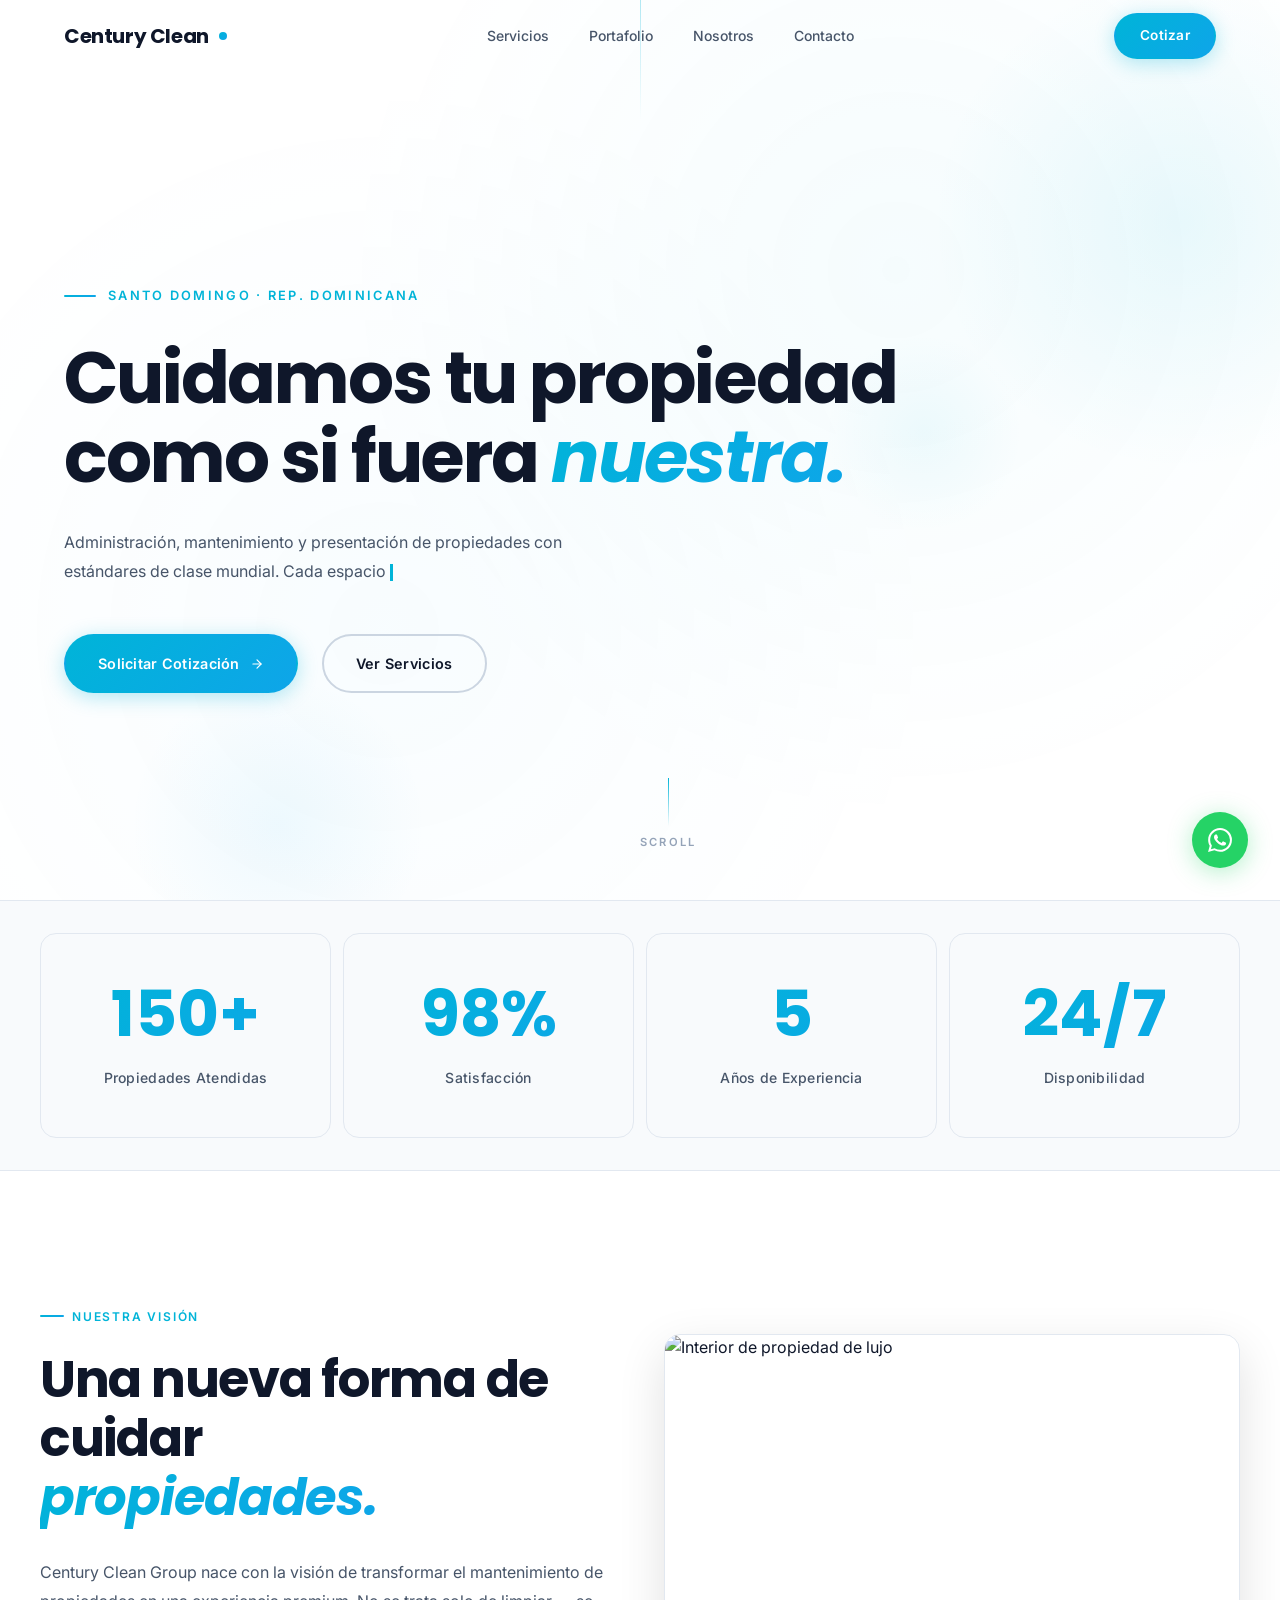
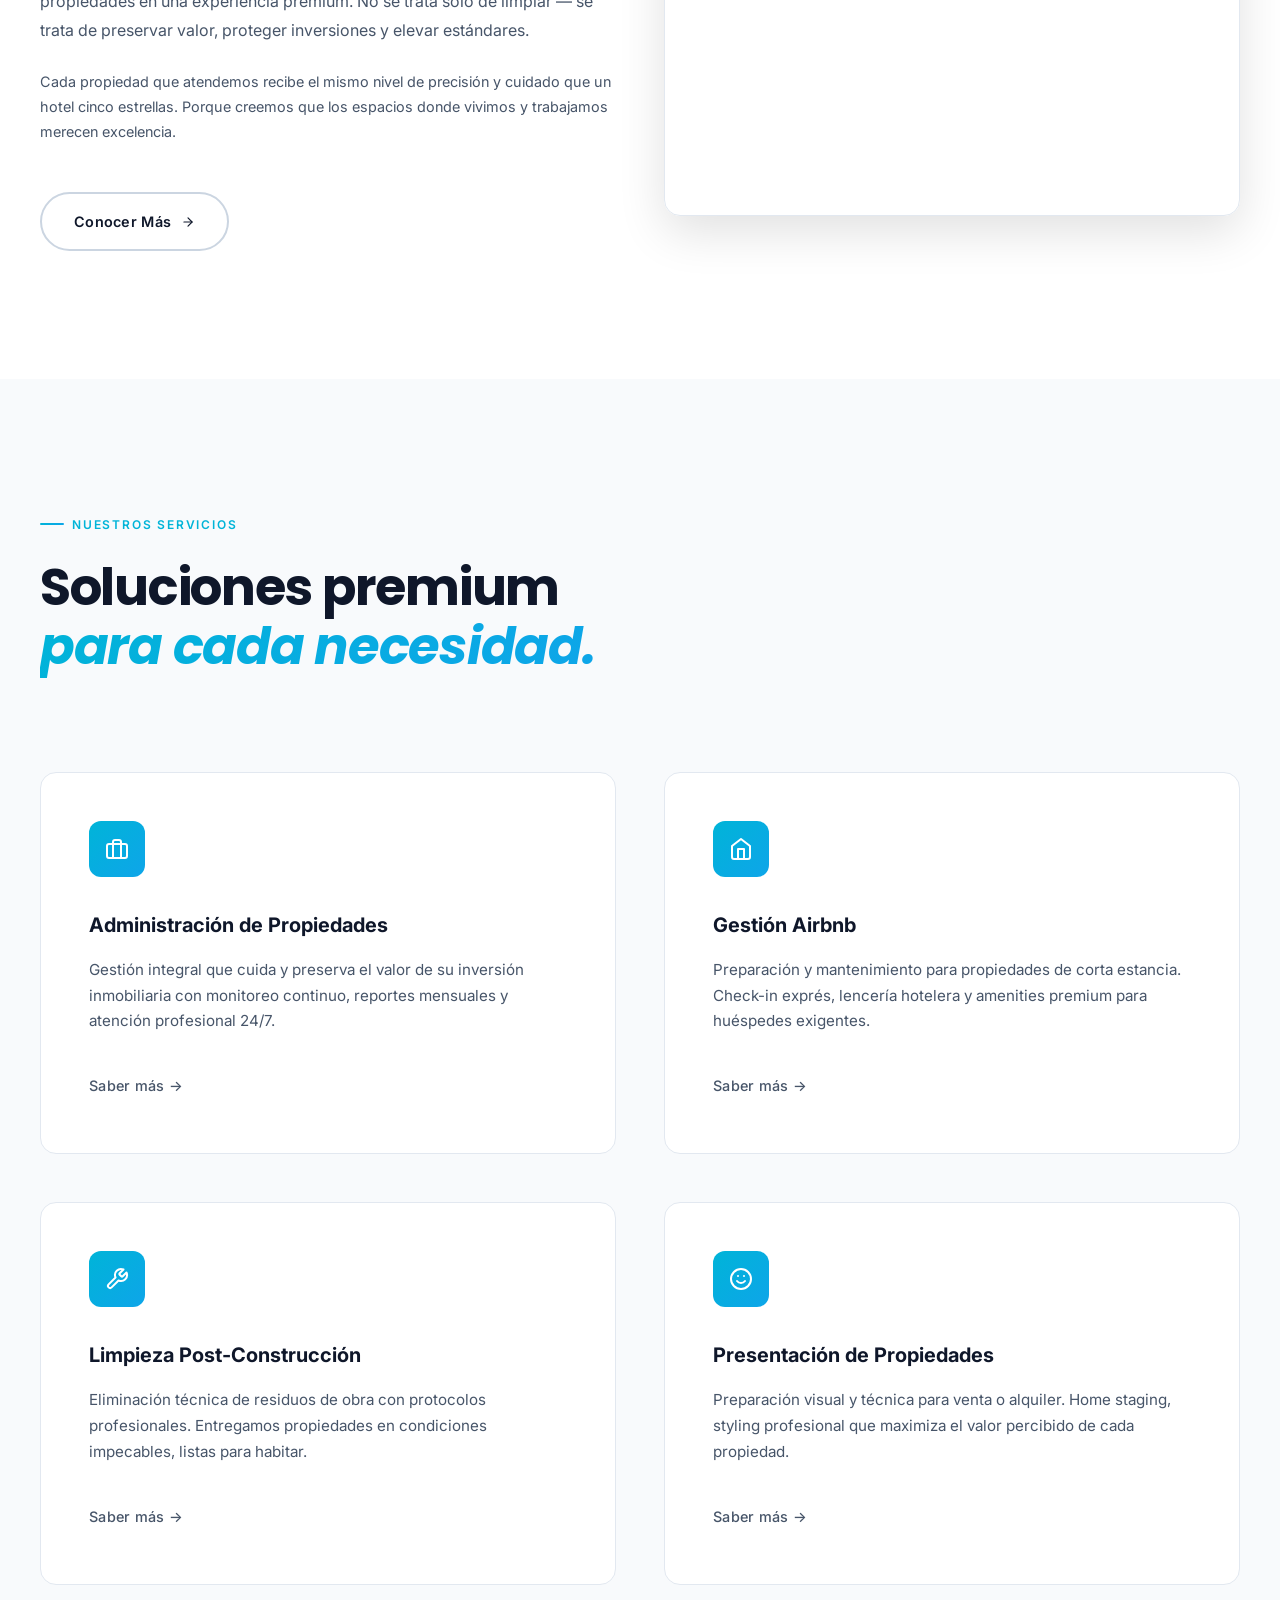
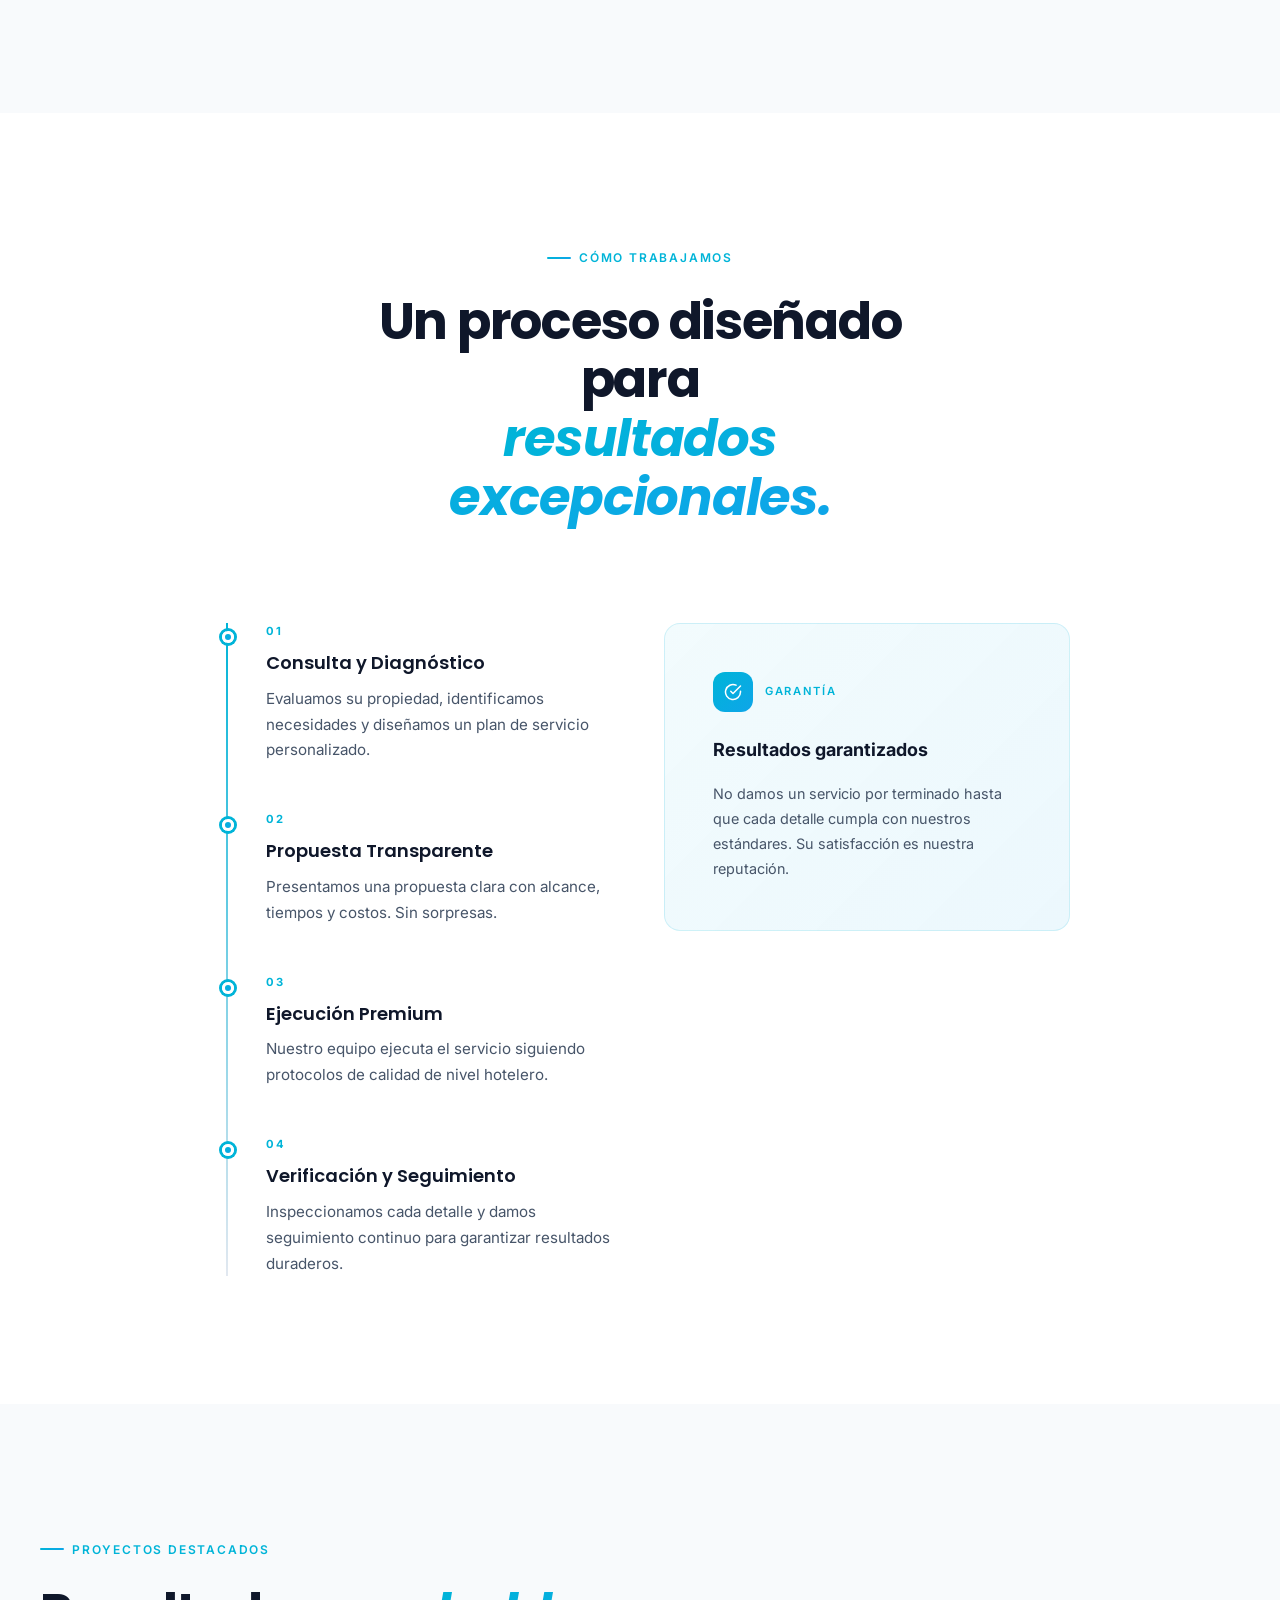
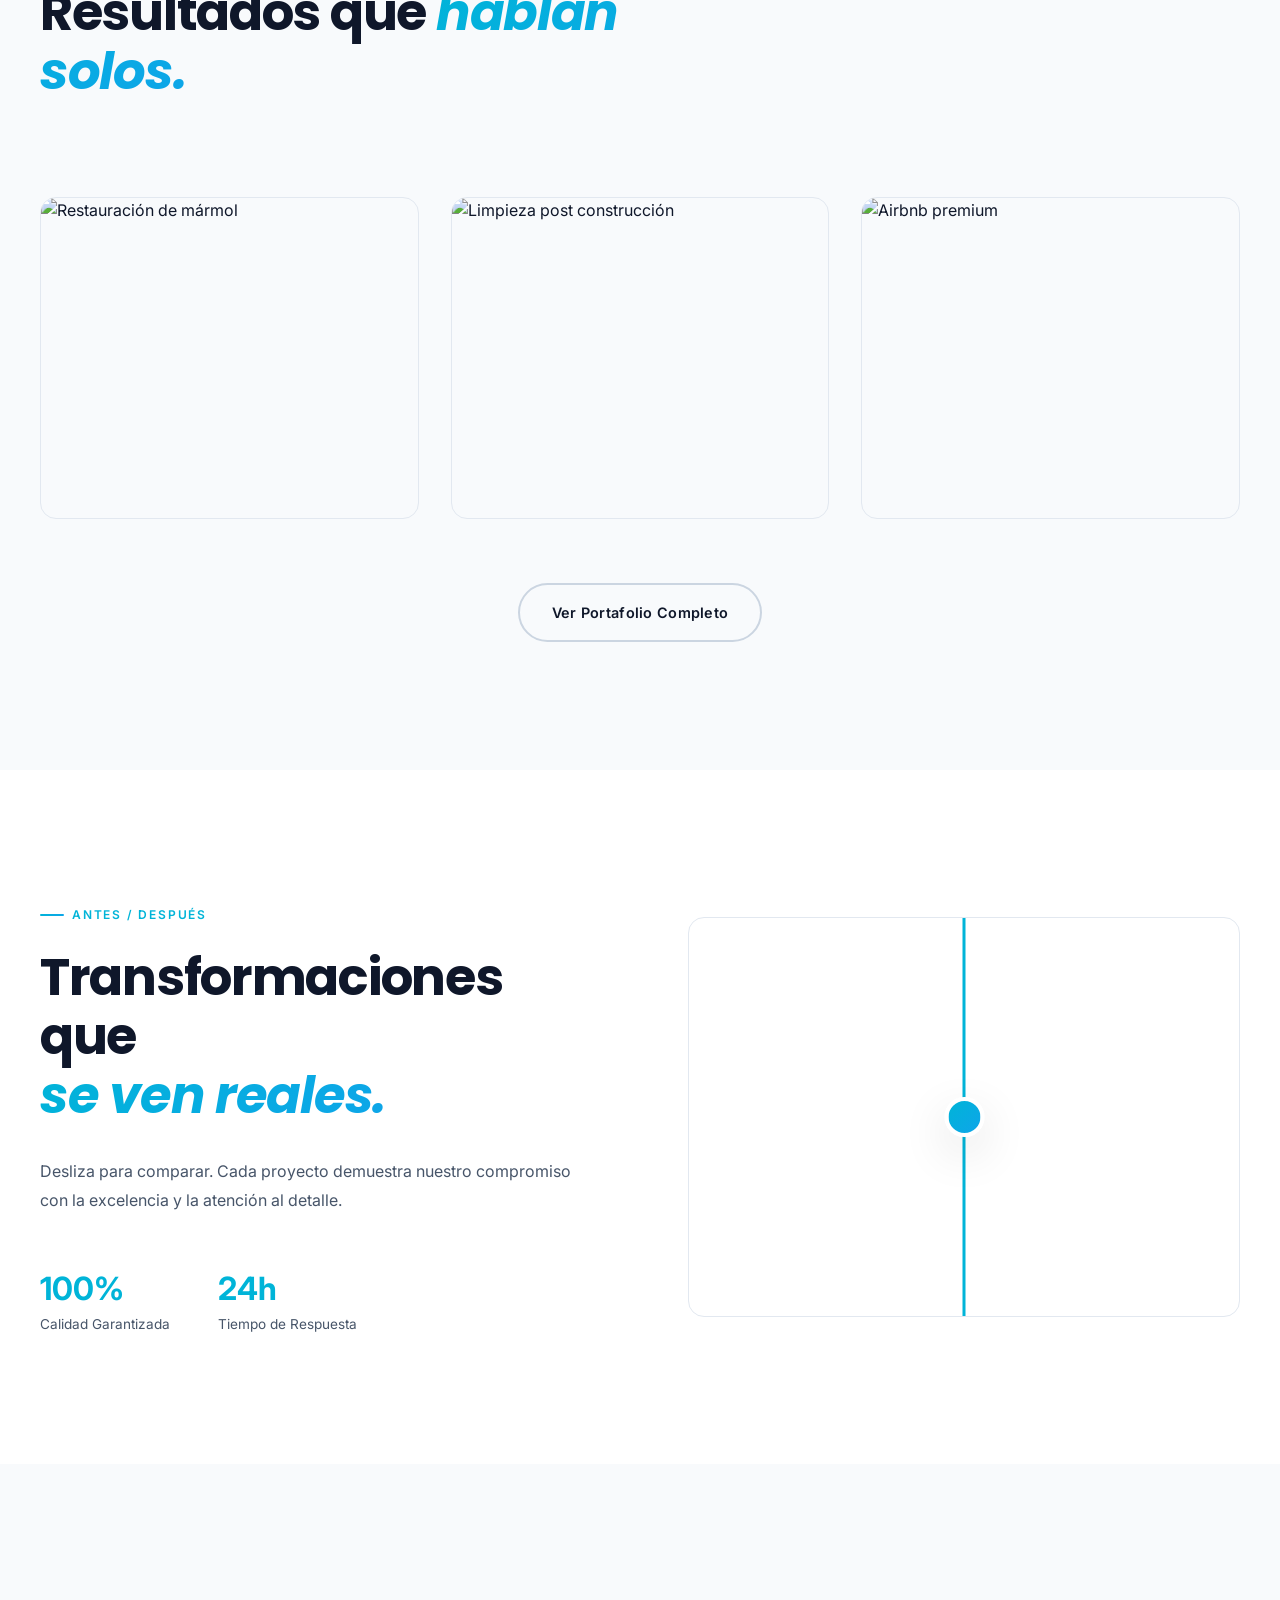
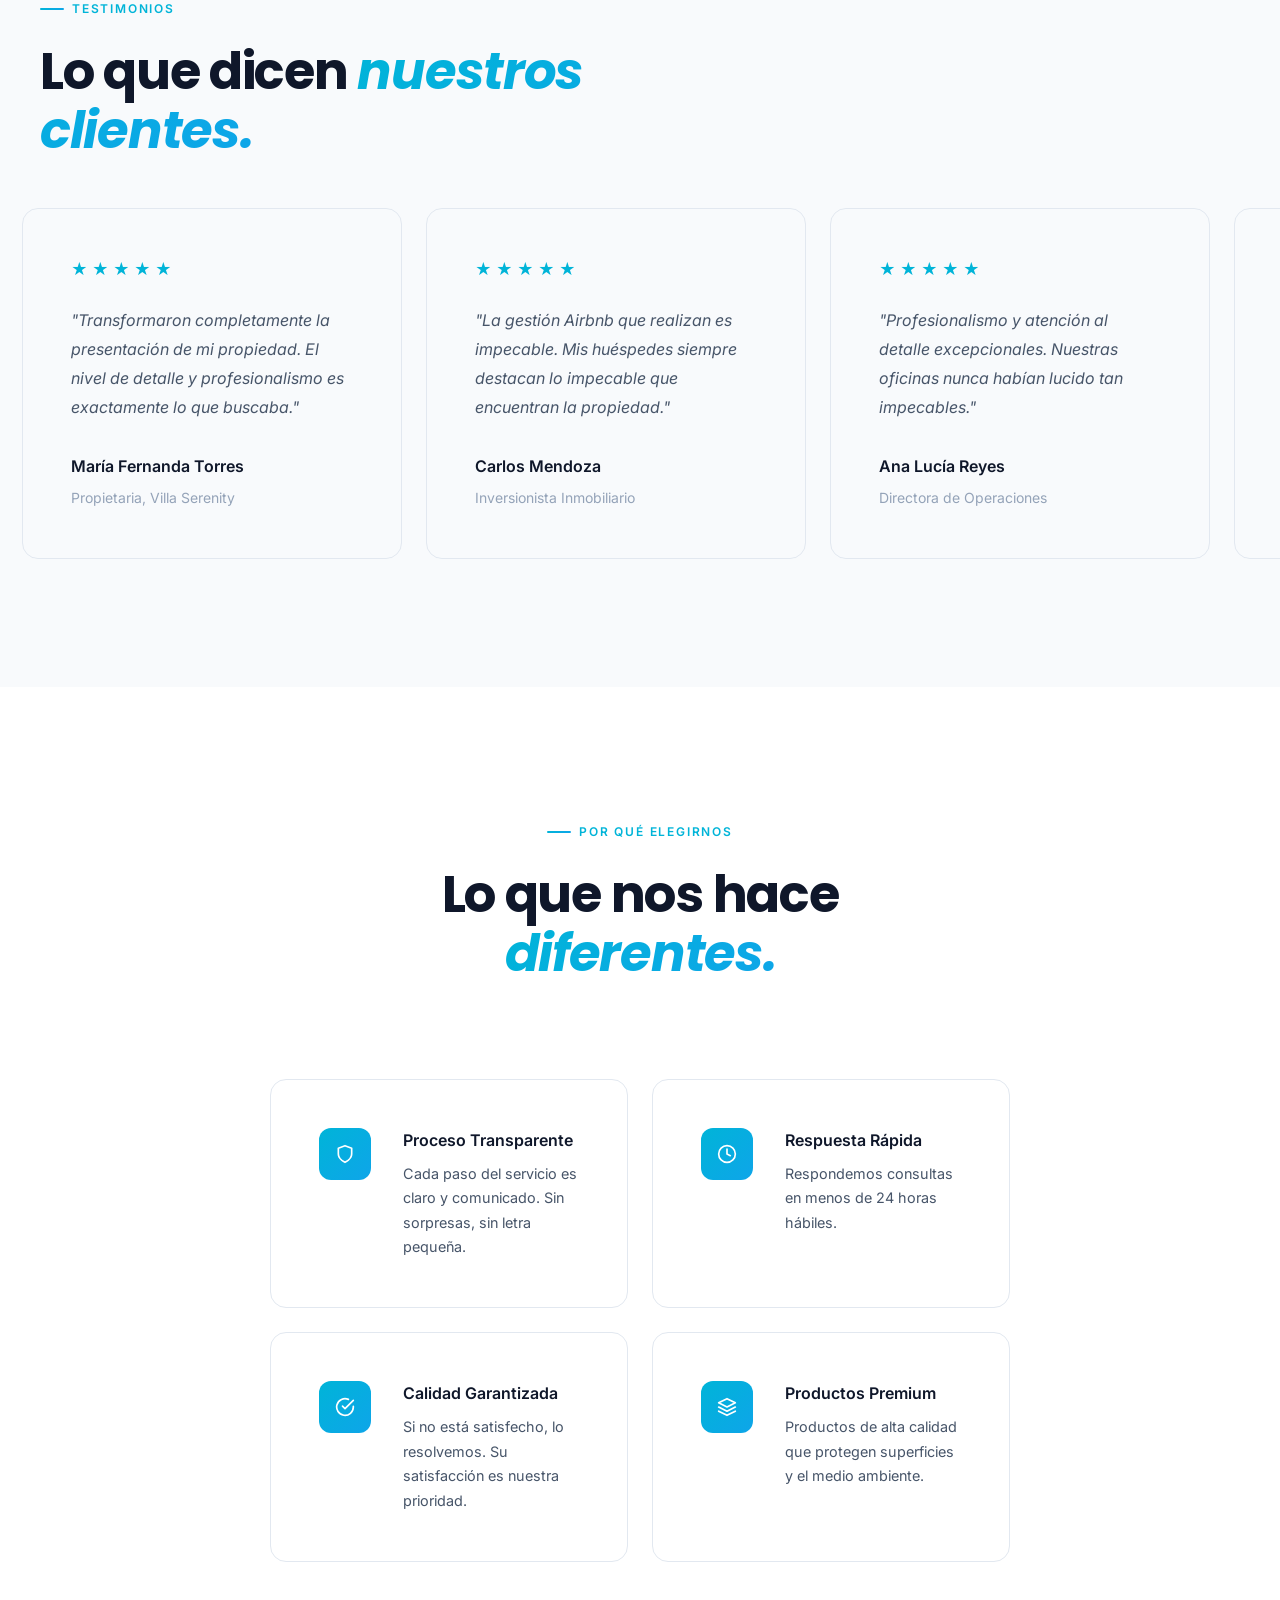
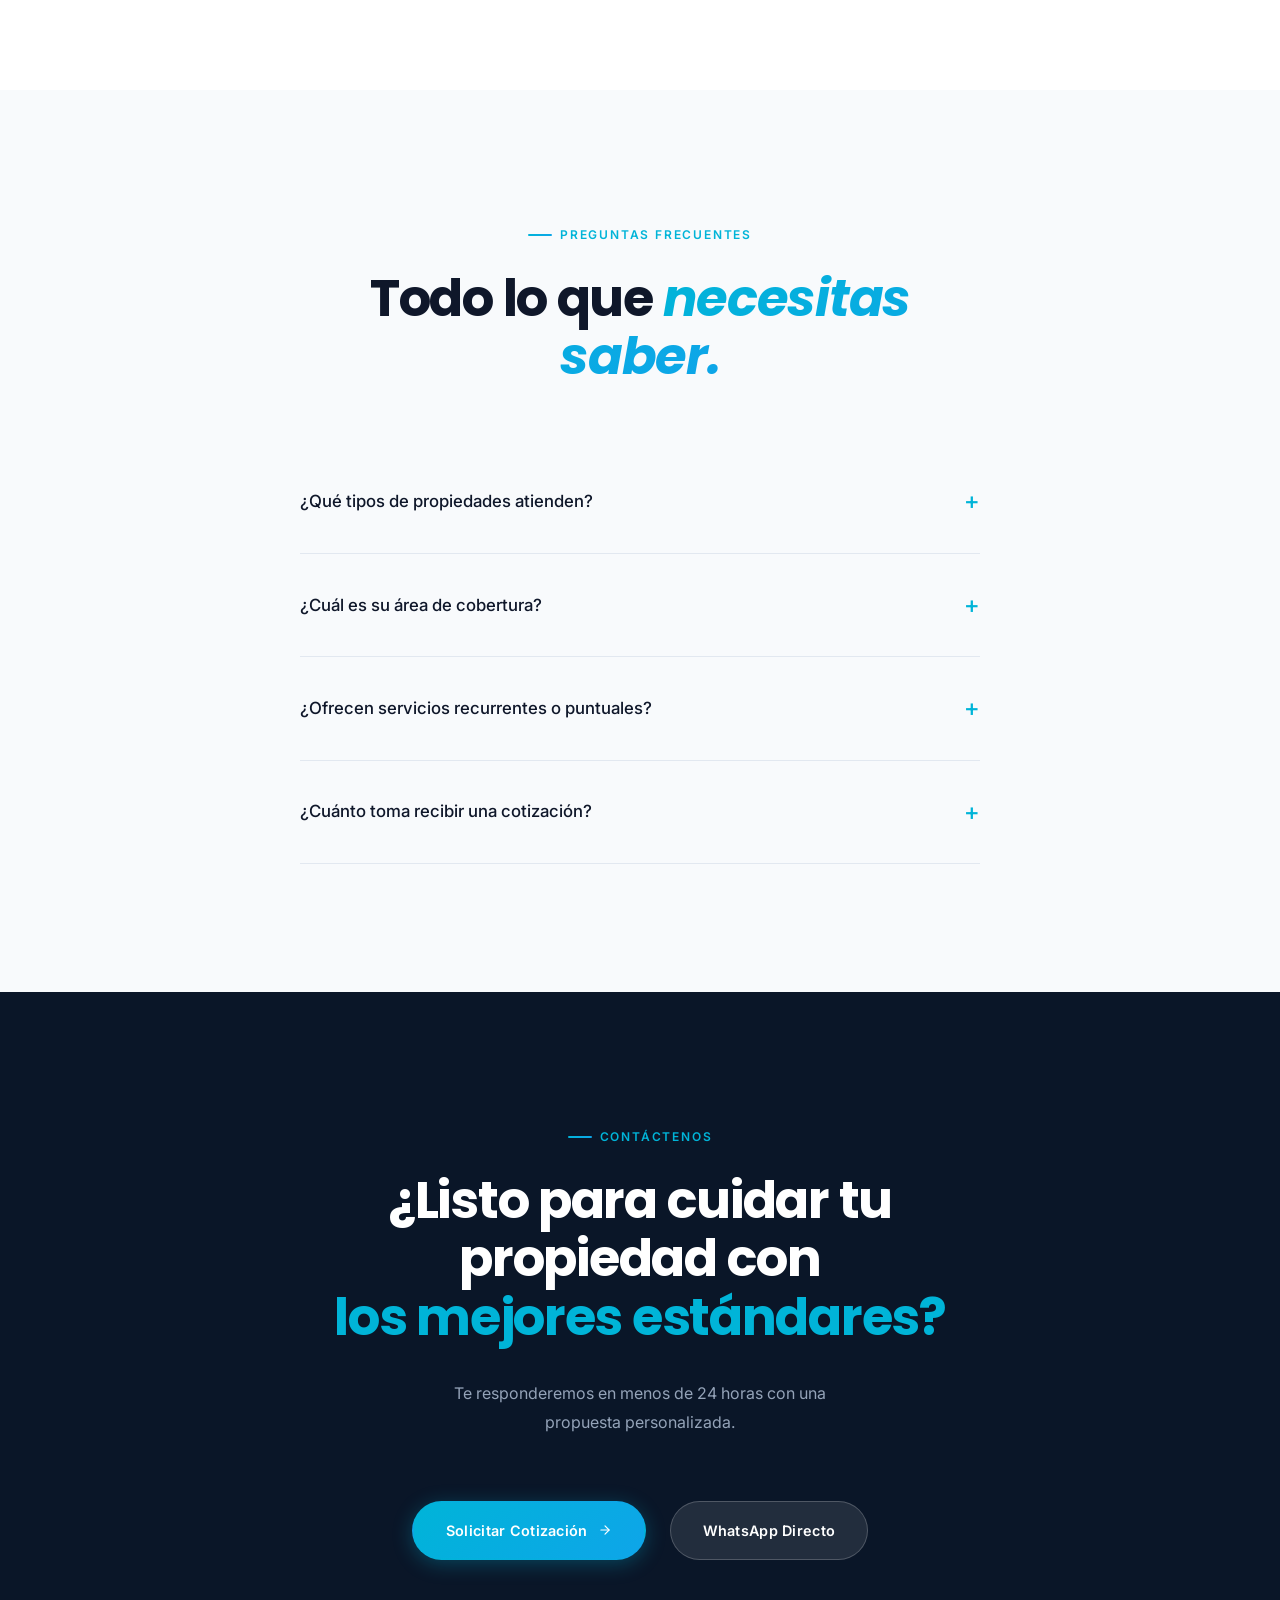
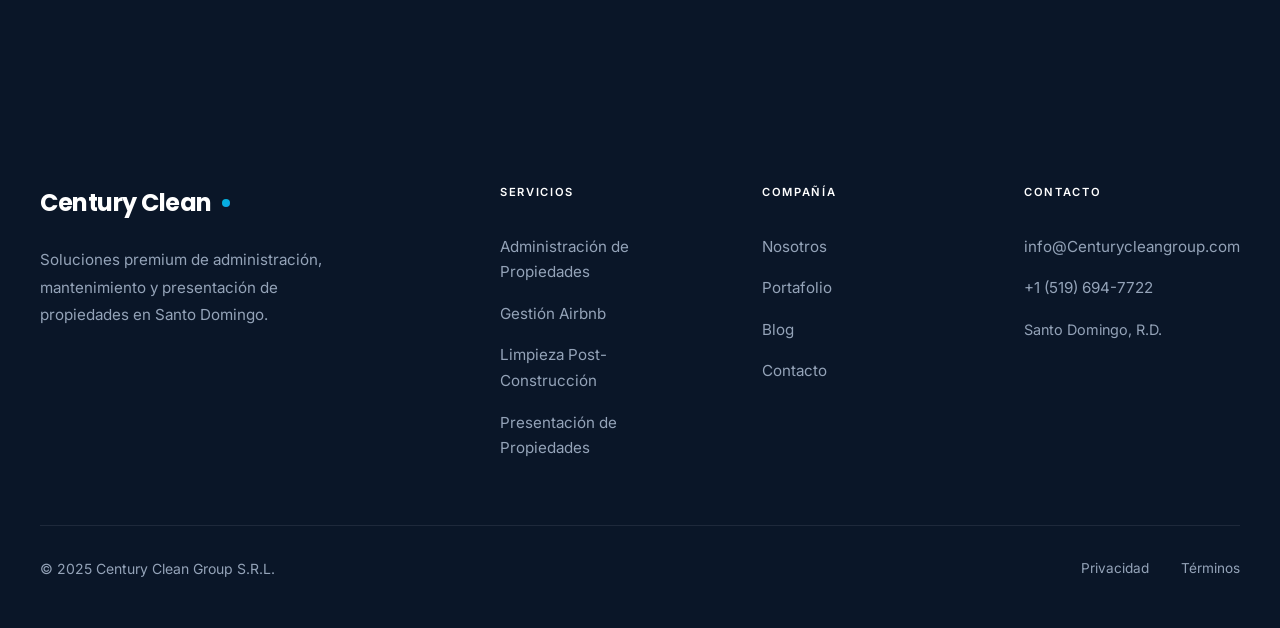
==== commit 6d3235de: "feat: Loader cinematográfico estilo Apple/Stripe - logo centrado 2.5s, barra de progreso, glow anima" ====
--- a/index.html
+++ b/index.html
@@ -19,12 +19,18 @@
 <body>
 
 <!-- ==========================================
-     LOADER
+     LOADER — Cinematic Apple/Stripe Style
      ========================================== -->
 <div class="loader" id="loader">
+  <div class="loader-bg-glow"></div>
   <div class="loader-content">
-    <div class="loader-logo">Century Clean<span style="color:var(--accent-primary);">.</span></div>
-    <div class="loader-spinner"></div>
+    <div class="loader-logo-wrap">
+      <div class="loader-logo">Century Clean<span class="loader-dot">.</span></div>
+      <div class="loader-tagline">Property Excellence</div>
+    </div>
+    <div class="loader-progress">
+      <div class="loader-progress-bar"></div>
+    </div>
   </div>
 </div>
 
--- a/css/global.css
+++ b/css/global.css
@@ -747,7 +747,7 @@
   }
 }
 
-/* === Loader === */
+/* === Loader — Cinematic Apple/Stripe Style === */
 .loader {
   position: fixed;
   inset: 0;
@@ -756,36 +756,98 @@
   display: flex;
   align-items: center;
   justify-content: center;
-  transition: opacity 0.6s var(--ease-out), visibility 0.6s;
+  transition: opacity 0.8s var(--ease-out), visibility 0.8s;
 }
 
 .loader.hidden {
   opacity: 0;
   visibility: hidden;
+  pointer-events: none;
+}
+
+.loader-bg-glow {
+  position: absolute;
+  width: 600px;
+  height: 600px;
+  border-radius: 50%;
+  background: radial-gradient(circle, rgba(0, 180, 216, 0.06) 0%, transparent 70%);
+  opacity: 0;
+  animation: loaderGlowPulse 2.5s ease-in-out forwards;
 }
 
 .loader-content {
+  position: relative;
   text-align: center;
+  z-index: 1;
+}
+
+.loader-logo-wrap {
+  opacity: 0;
+  transform: translateY(12px) scale(0.96);
+  animation: loaderReveal 1s var(--ease-out) 0.3s forwards;
 }
 
 .loader-logo {
   font-family: var(--font-display);
-  font-size: 2rem;
+  font-size: clamp(1.8rem, 4vw, 2.8rem);
   font-weight: 700;
   color: var(--text-primary);
-  margin-bottom: var(--space-md);
+  letter-spacing: -0.03em;
+  margin-bottom: 8px;
+}
+
+.loader-dot {
+  color: var(--accent-primary);
+  display: inline-block;
+  animation: loaderDotPop 0.5s var(--ease-out) 1s both;
+}
+
+.loader-tagline {
+  font-family: var(--font-body);
+  font-size: 0.8rem;
+  letter-spacing: 0.2em;
+  text-transform: uppercase;
+  color: var(--text-tertiary);
+  font-weight: 500;
   opacity: 0;
-  animation: loaderFadeIn 0.6s var(--ease-out) 0.2s forwards;
-}
-
-.loader-spinner {
-  width: 40px;
-  height: 40px;
-  border: 3px solid var(--border-light);
-  border-top-color: var(--accent-primary);
-  border-radius: 50%;
-  margin: 0 auto;
-  animation: spin 1s linear infinite;
+  animation: loaderFadeUp 0.6s var(--ease-out) 0.8s forwards;
+}
+
+.loader-progress {
+  width: 120px;
+  height: 2px;
+  background: var(--border-light);
+  border-radius: 1px;
+  margin: 28px auto 0;
+  overflow: hidden;
+  opacity: 0;
+  animation: loaderFadeIn 0.4s var(--ease-out) 1s forwards;
+}
+
+.loader-progress-bar {
+  width: 0%;
+  height: 100%;
+  background: var(--accent-gradient);
+  border-radius: 1px;
+  animation: loaderProgressFill 1.5s var(--ease-in-out) 1s forwards;
+}
+
+@keyframes loaderReveal {
+  to {
+    opacity: 1;
+    transform: translateY(0) scale(1);
+  }
+}
+
+@keyframes loaderFadeUp {
+  from {
+    opacity: 0;
+    transform: translateY(8px);
+  }
+  to {
+    opacity: 1;
+    transform: translateY(0);
+  }
 }
 
 @keyframes loaderFadeIn {
@@ -794,9 +856,41 @@
   }
 }
 
-@keyframes spin {
-  to {
-    transform: rotate(360deg);
+@keyframes loaderDotPop {
+  0% {
+    opacity: 0;
+    transform: scale(0);
+  }
+  60% {
+    transform: scale(1.3);
+  }
+  100% {
+    opacity: 1;
+    transform: scale(1);
+  }
+}
+
+@keyframes loaderGlowPulse {
+  0% {
+    opacity: 0;
+    transform: scale(0.8);
+  }
+  50% {
+    opacity: 1;
+    transform: scale(1.1);
+  }
+  100% {
+    opacity: 0.6;
+    transform: scale(1);
+  }
+}
+
+@keyframes loaderProgressFill {
+  0% {
+    width: 0%;
+  }
+  100% {
+    width: 100%;
   }
 }
 
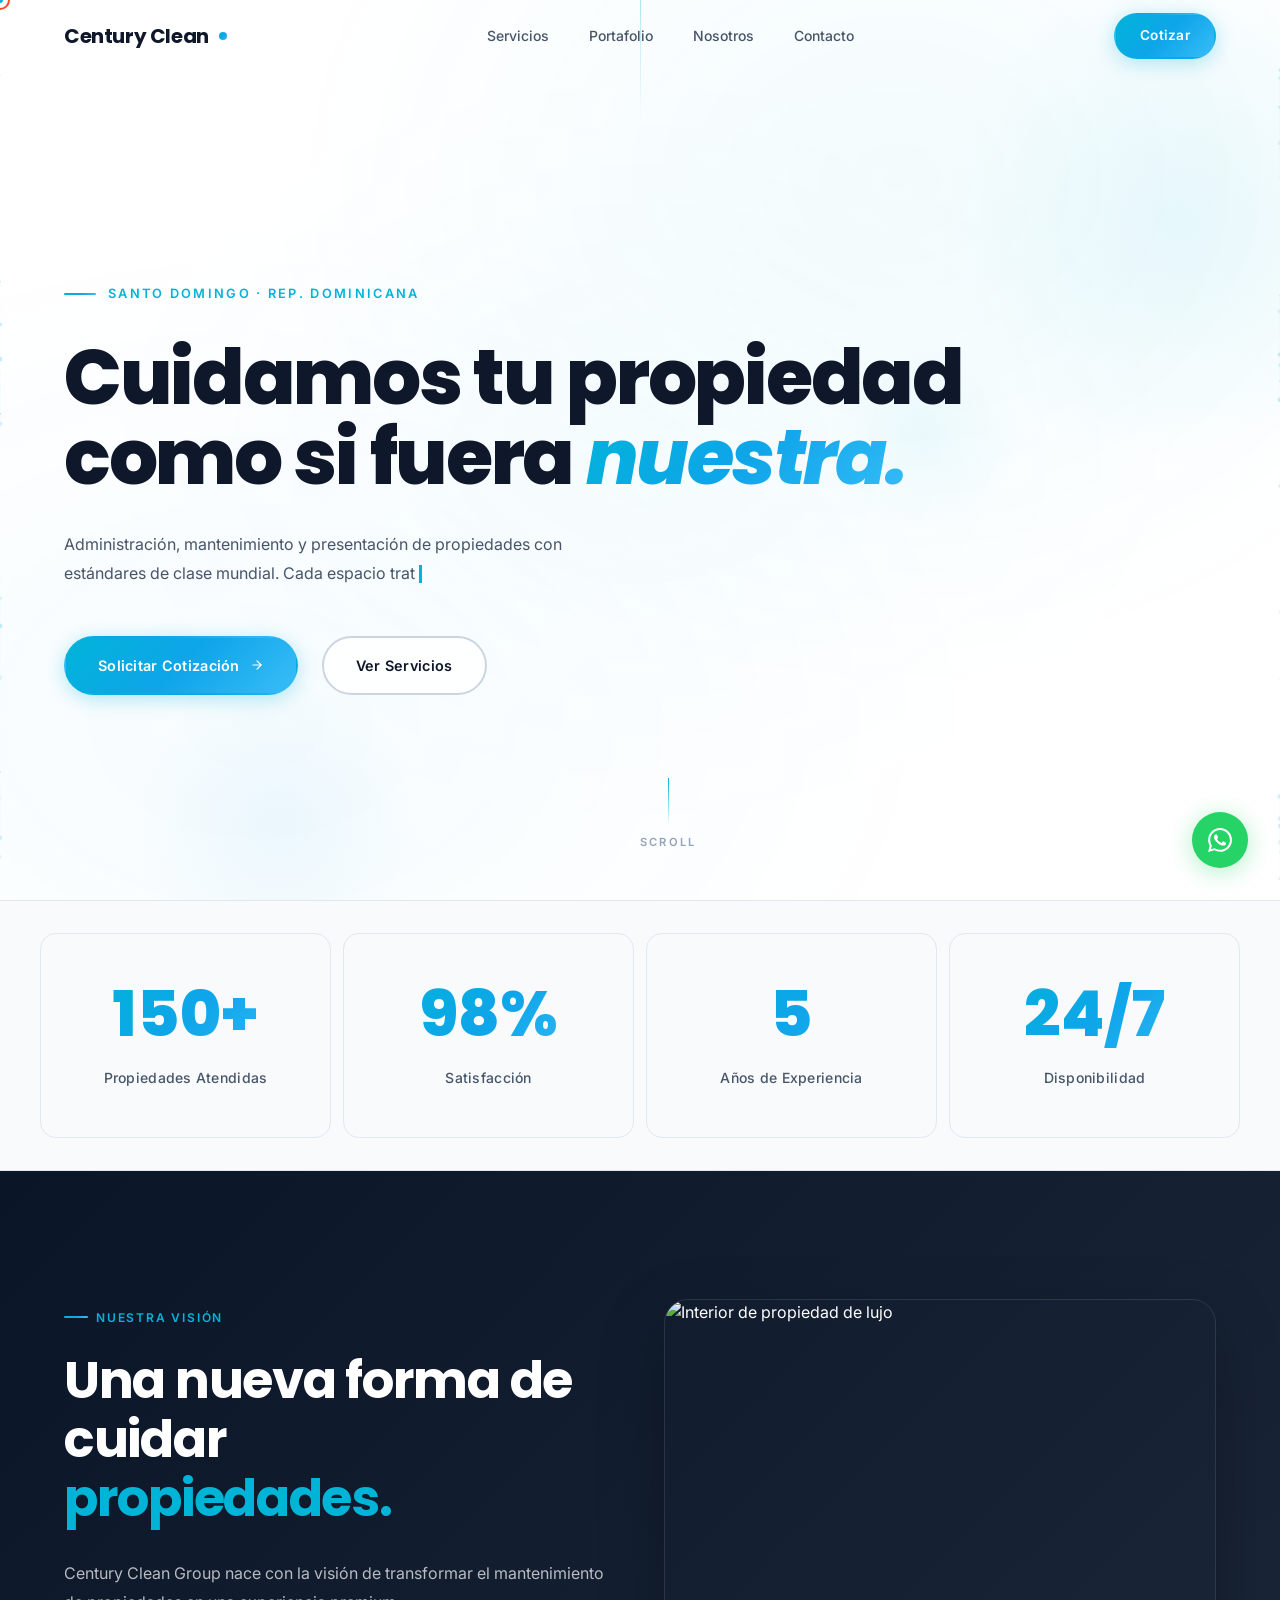
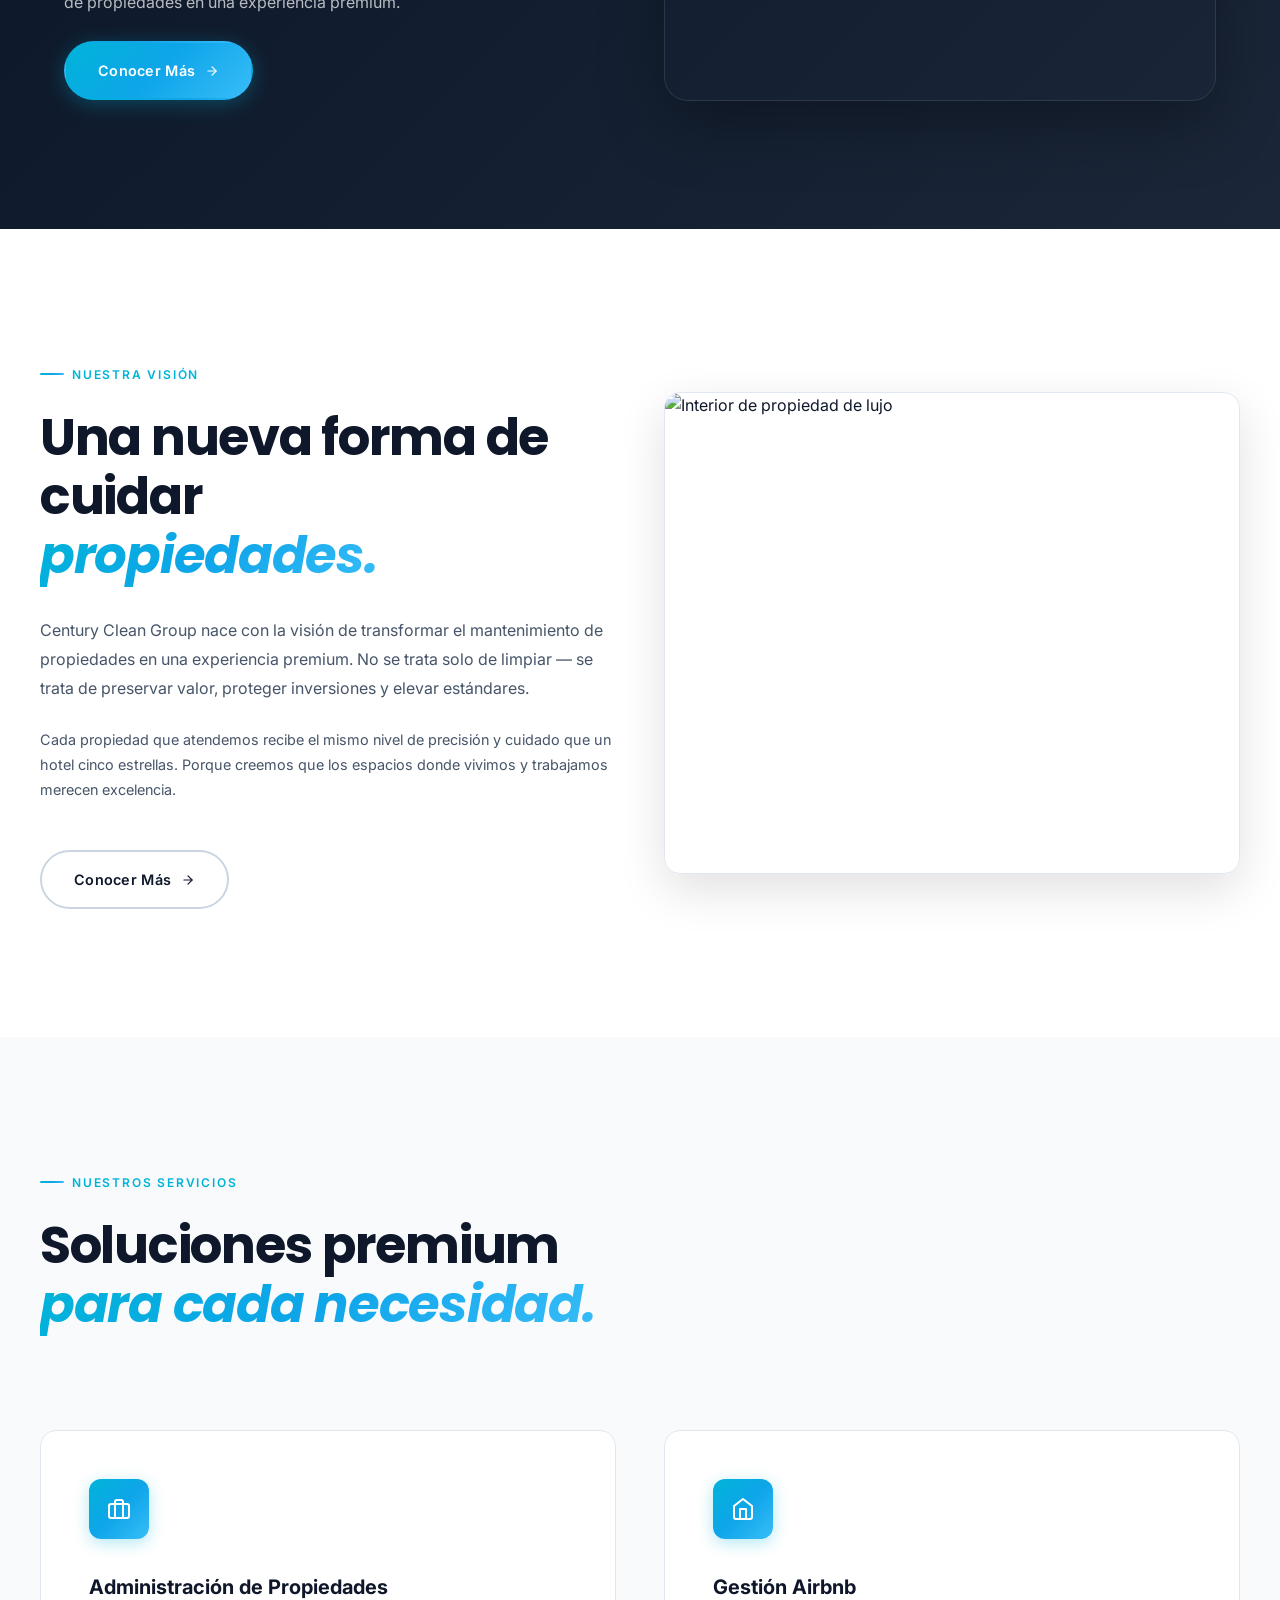
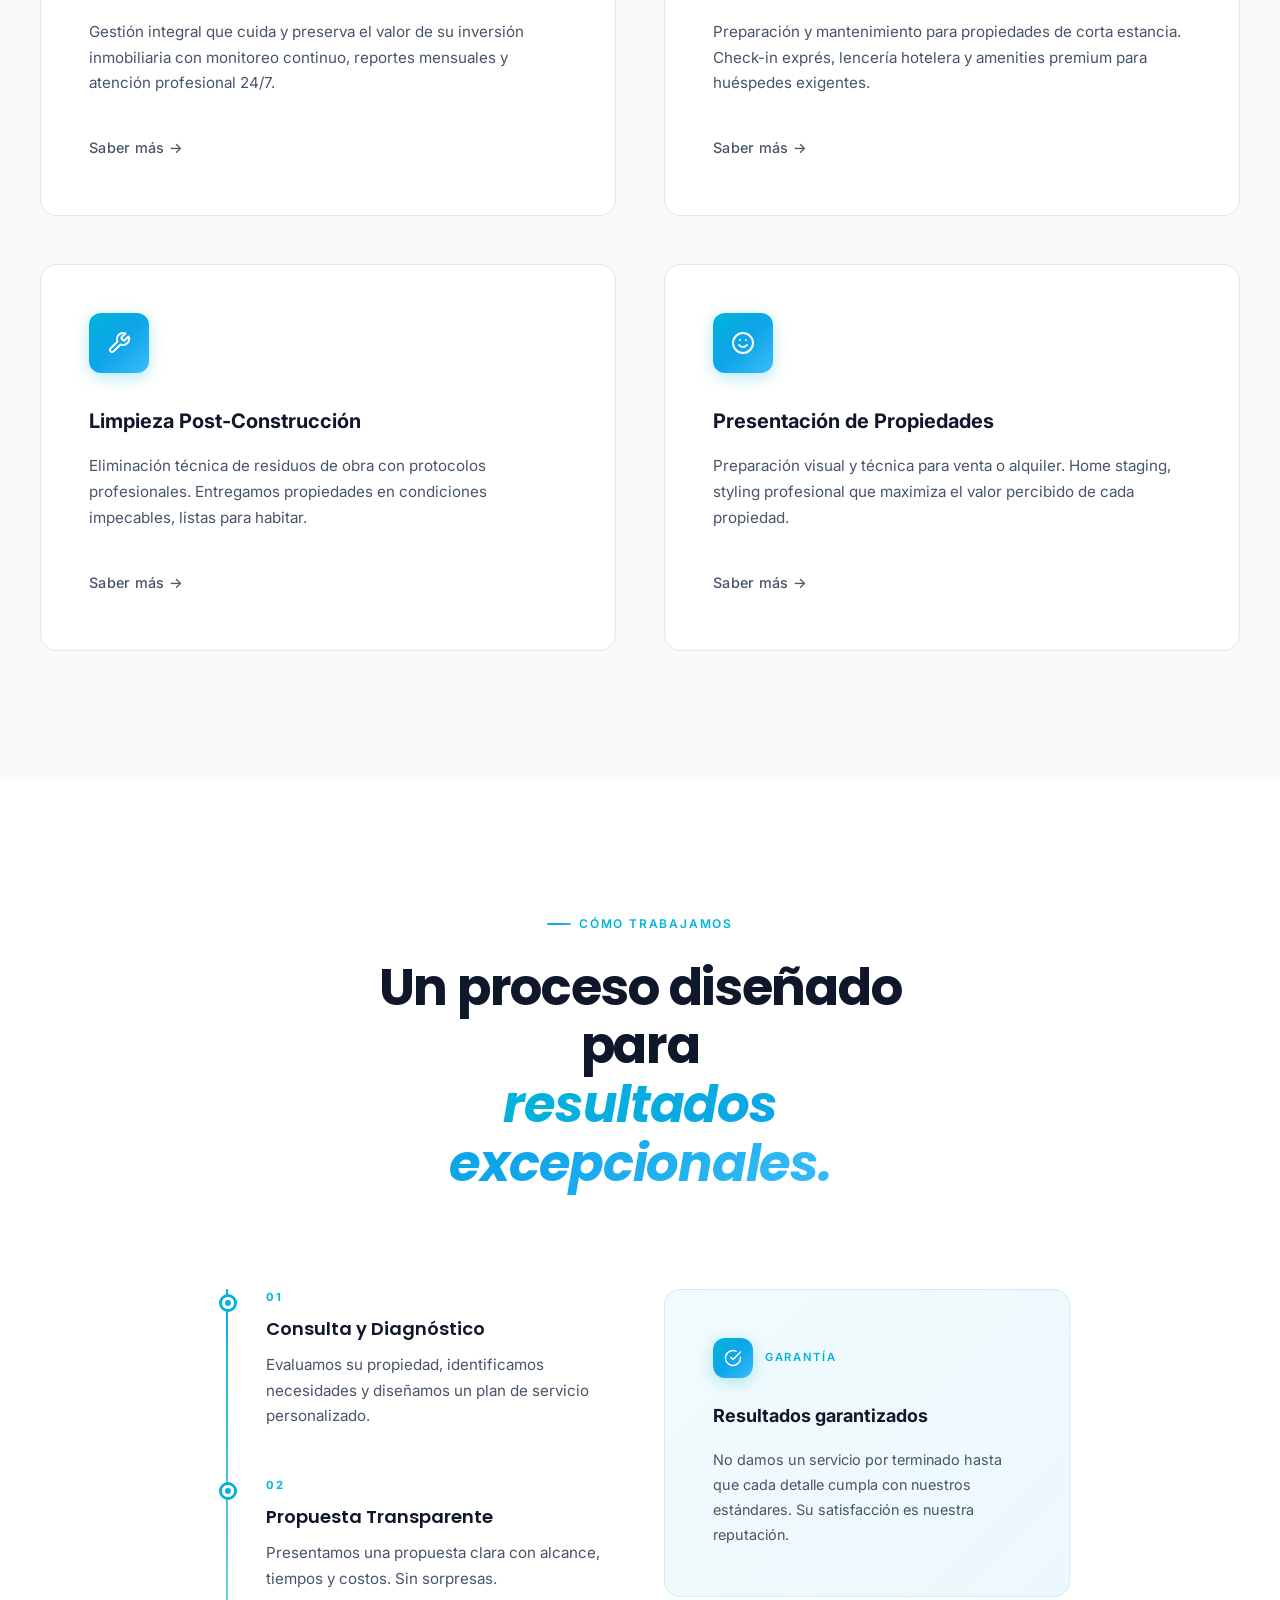
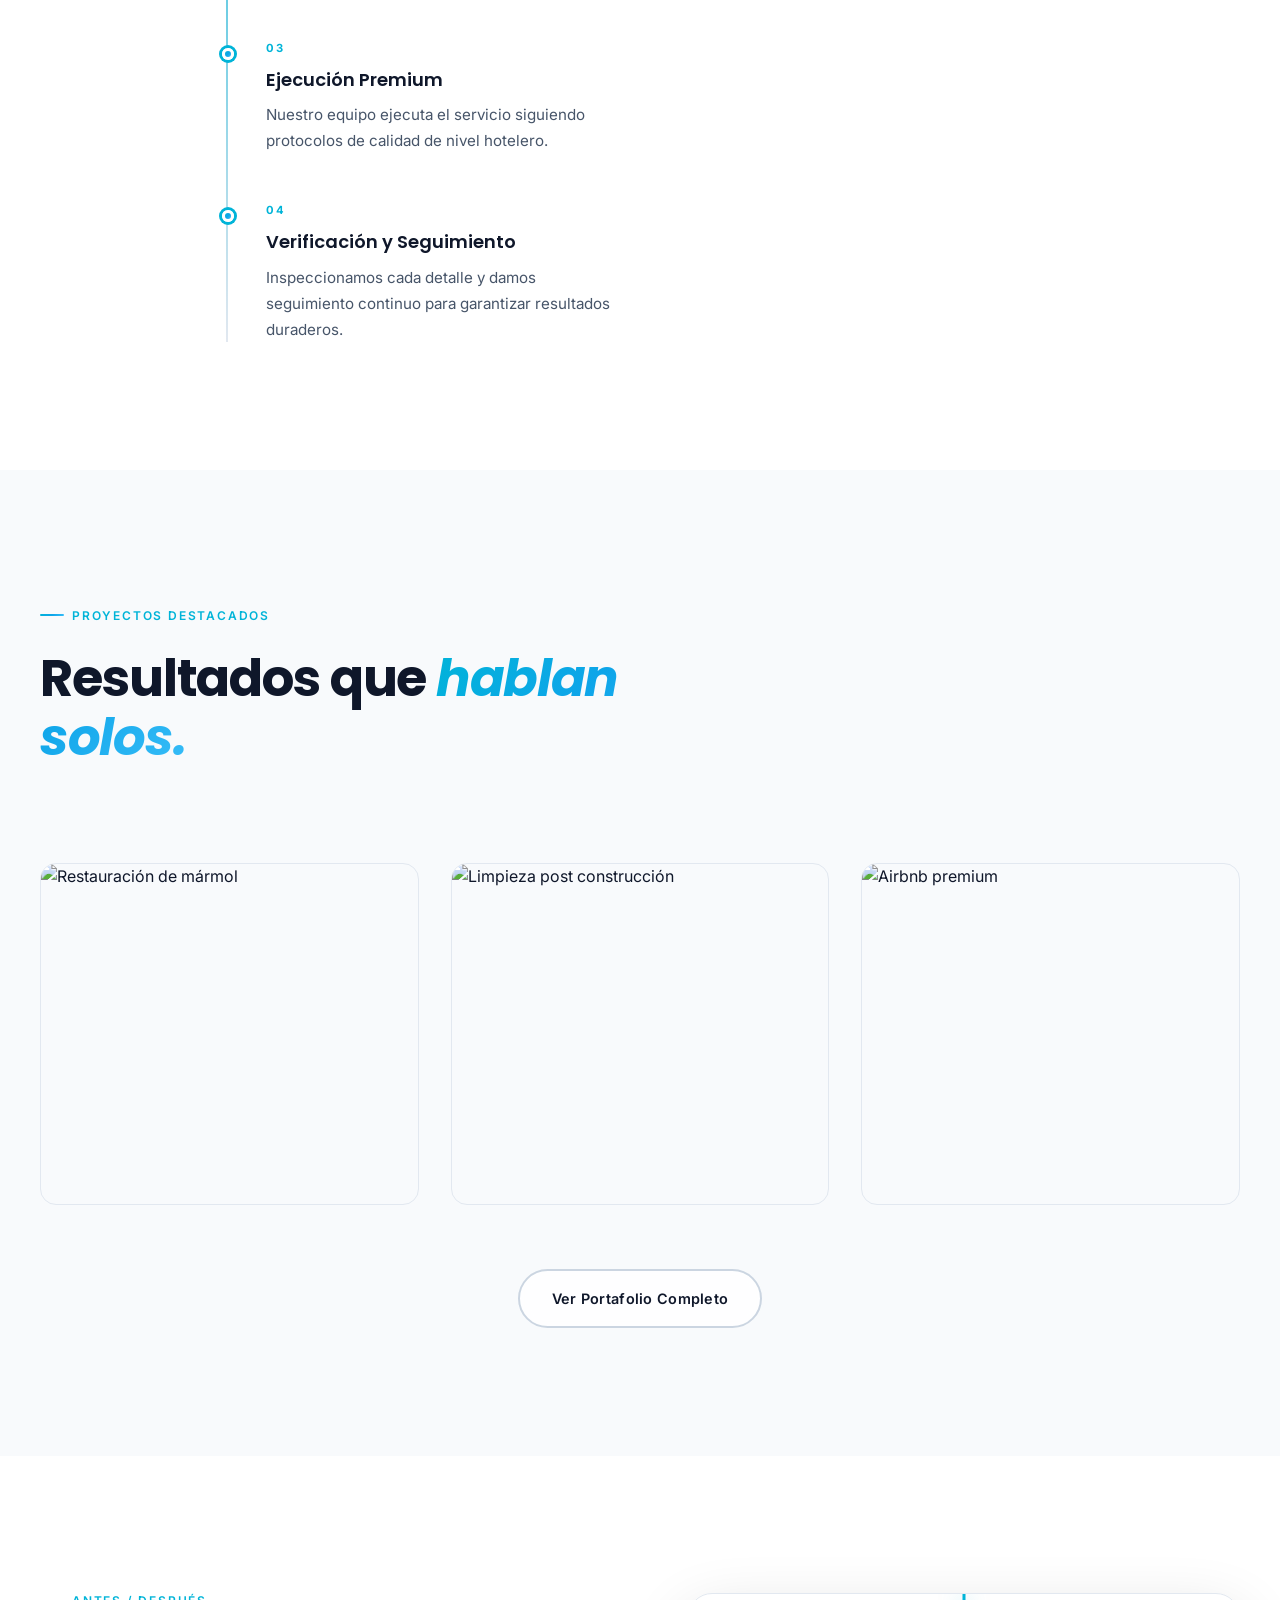
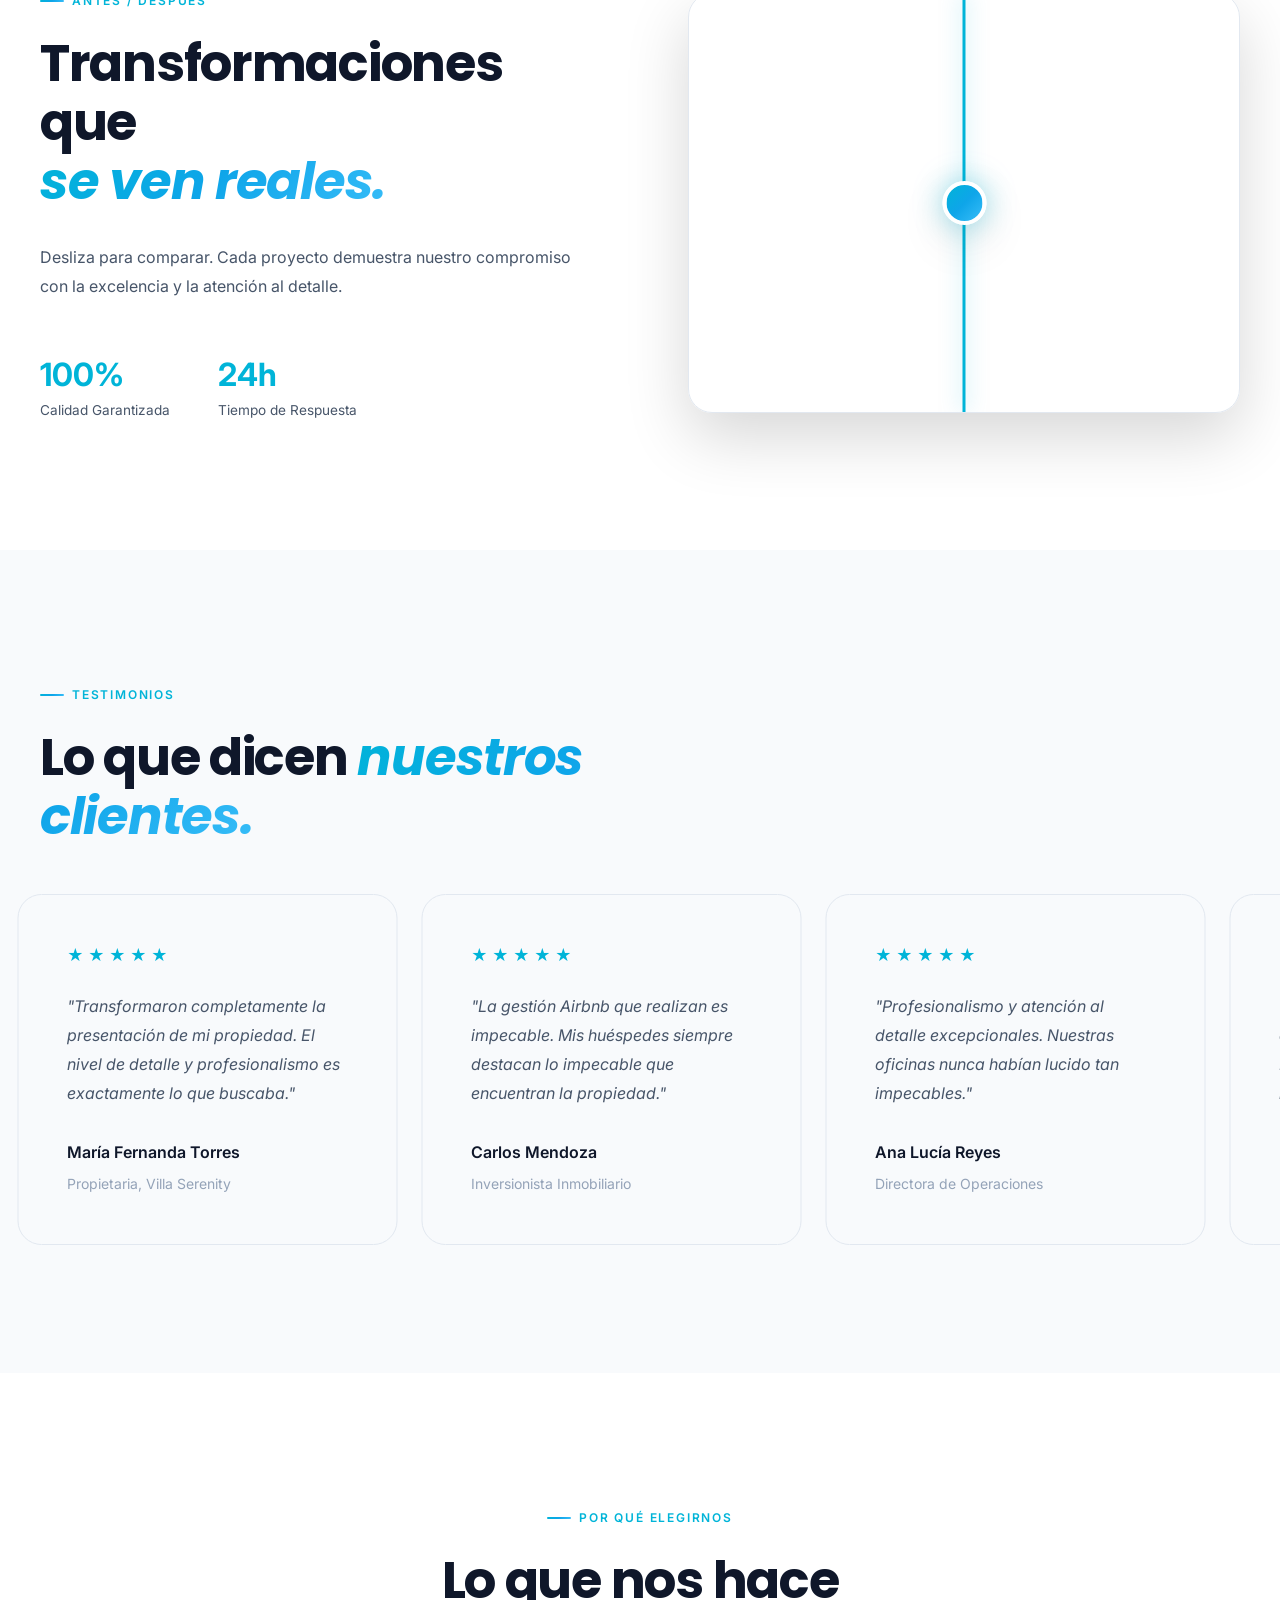
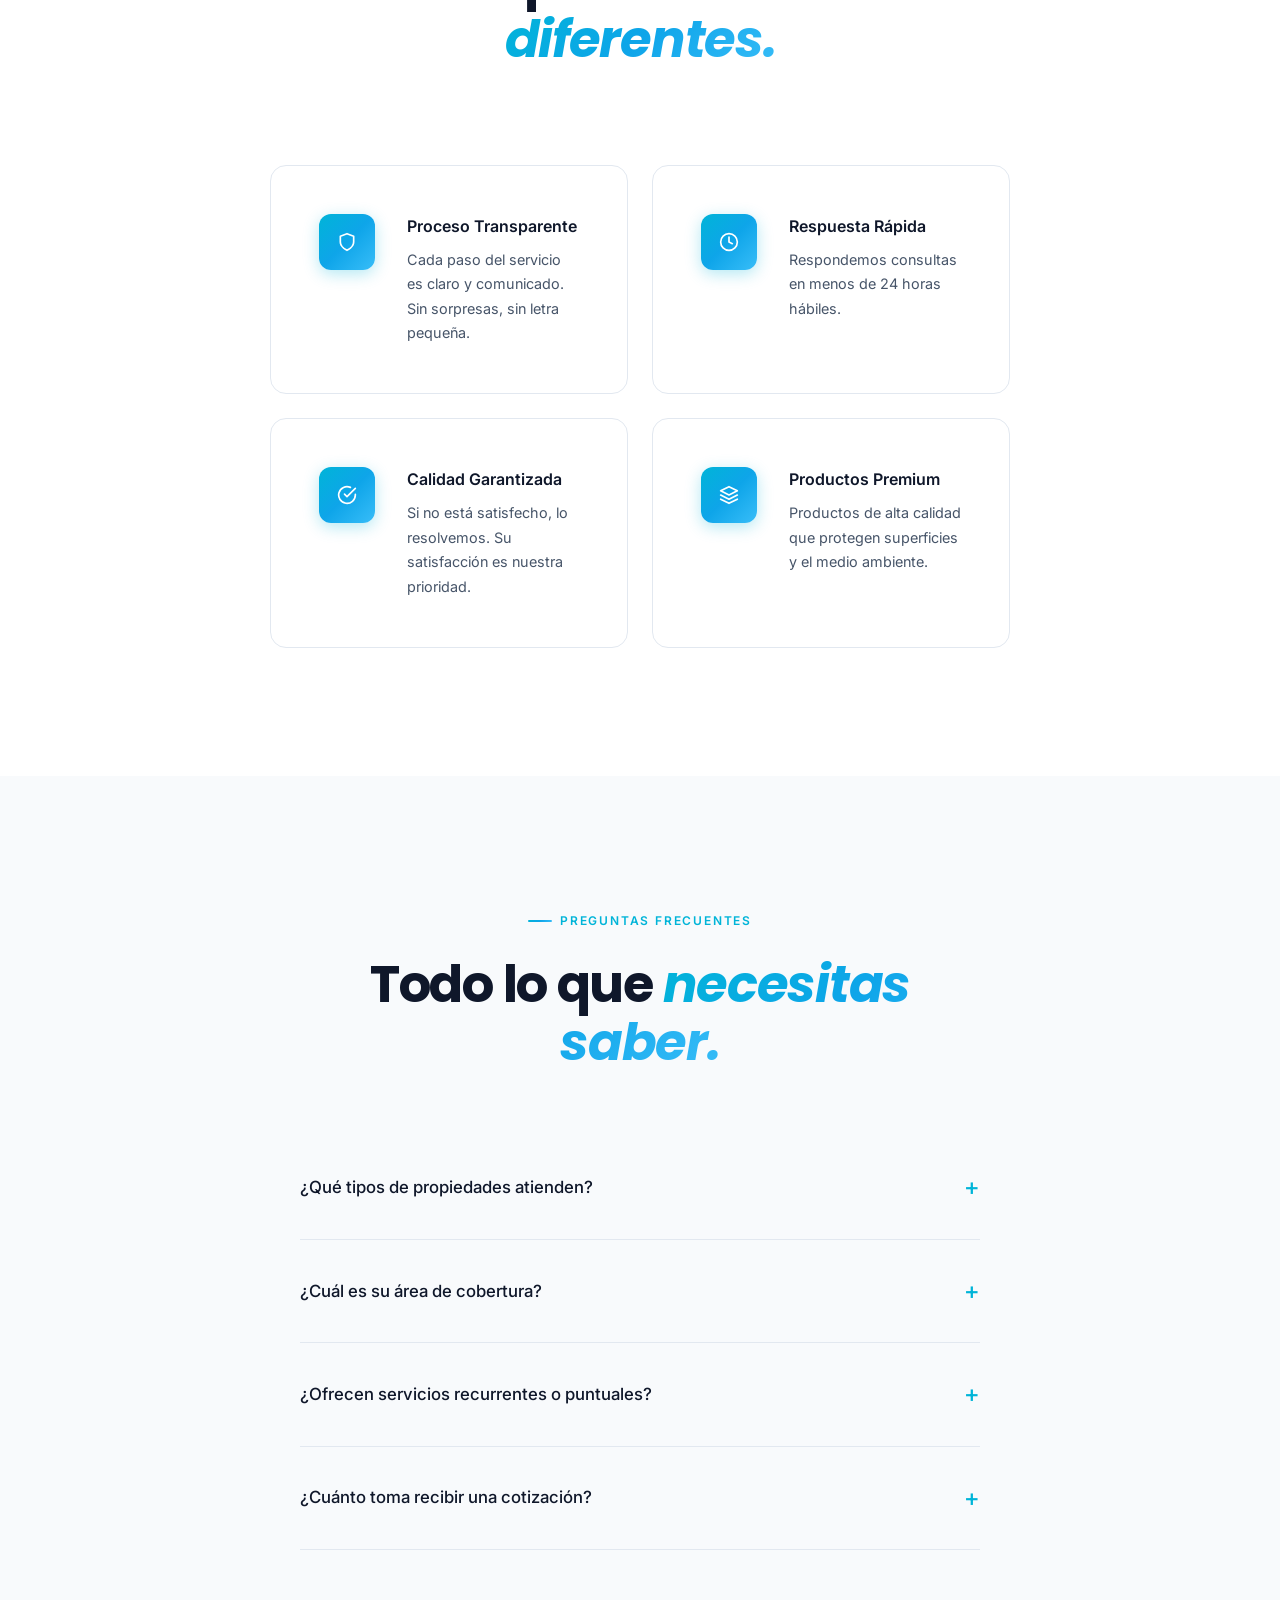
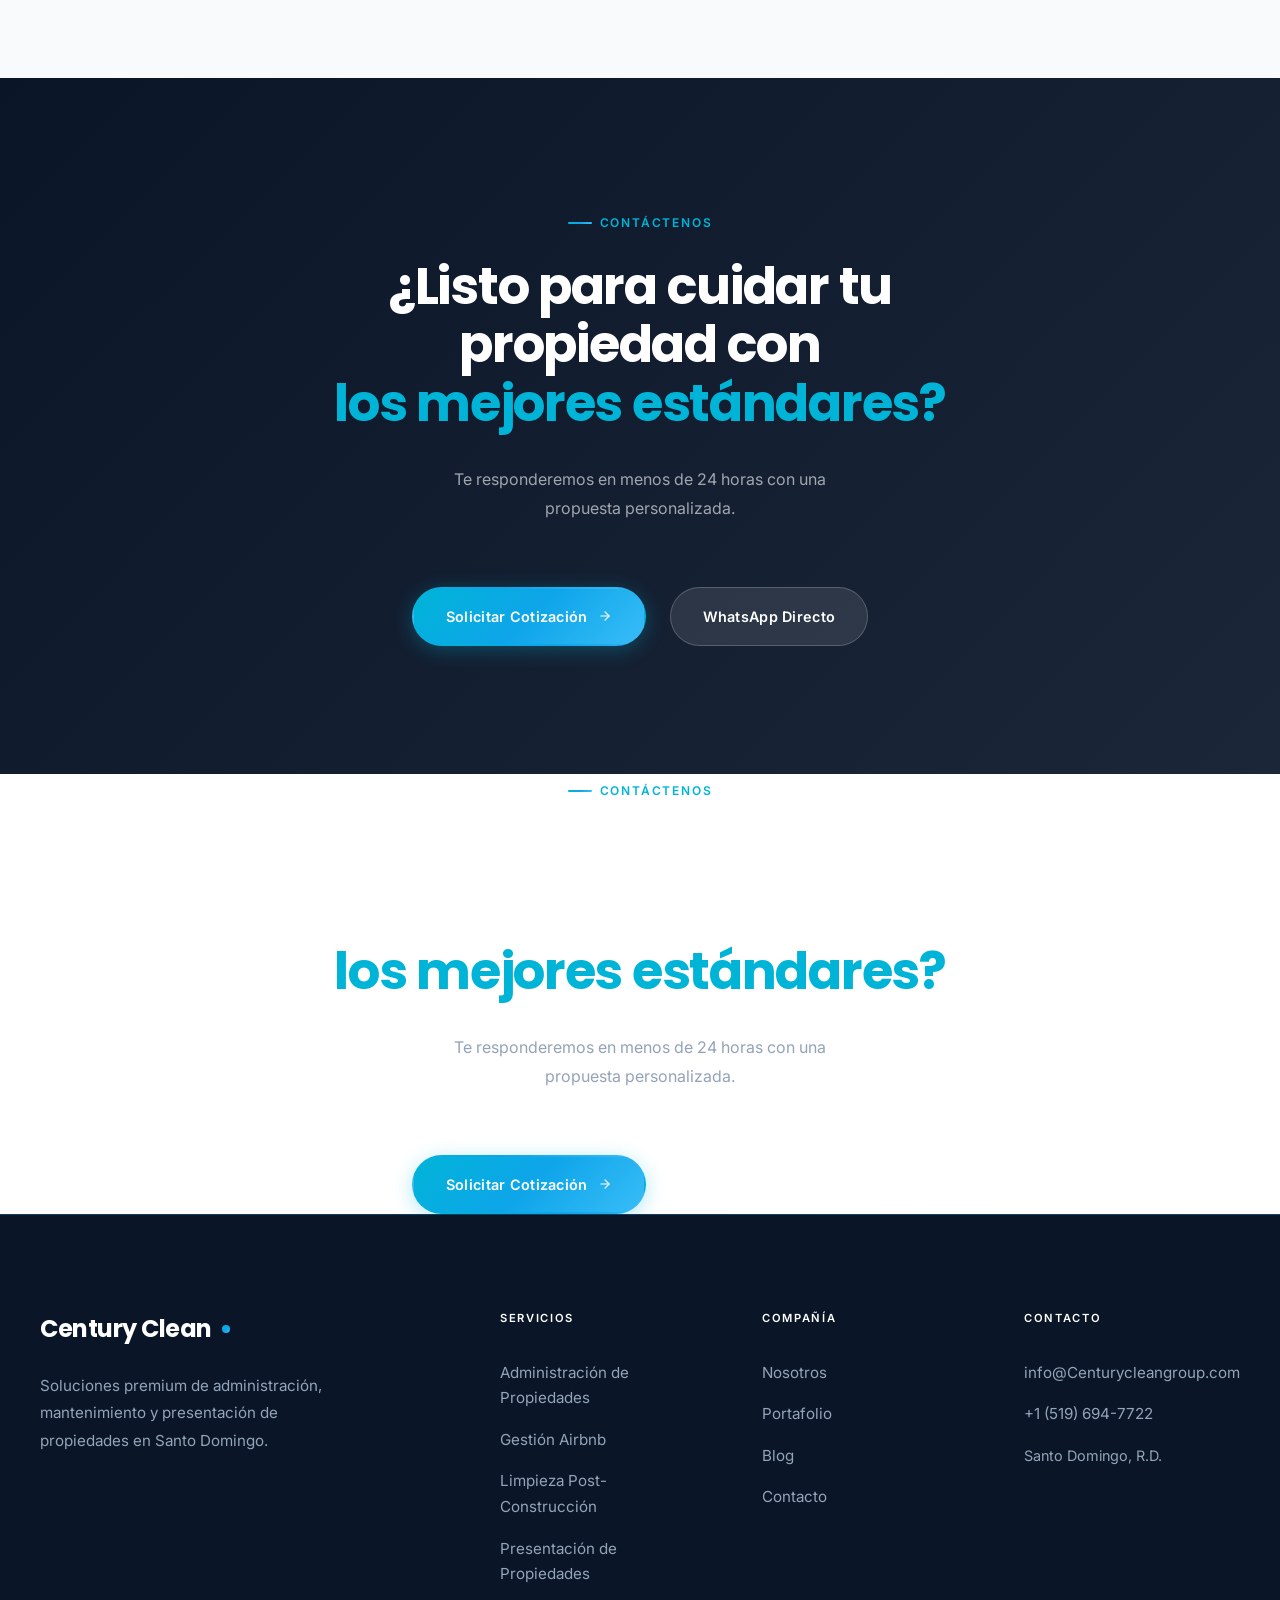
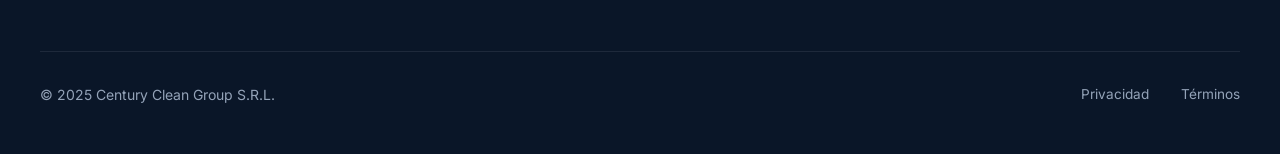
==== commit 1b285c2c: "feat: Diseño inmersivo premium - scroll progress, cursor personalizado, partículas, glassmorphism, s" ====
--- a/index.html
+++ b/index.html
@@ -1,638 +1,700 @@
-<!DOCTYPE html>
-<html lang="es">
-<head>
-<meta charset="utf-8"/>
-<meta content="width=device-width, initial-scale=1.0, viewport-fit=cover" name="viewport"/>
-<title>Century Clean Group — Gestión y Mantenimiento Premium de Propiedades</title>
-<meta name="description" content="Century Clean Group redefine el cuidado de propiedades en Santo Domingo. Administración, mantenimiento y presentación con estándares de clase mundial."/>
-<meta property="og:title" content="Century Clean Group — Premium Property Solutions"/>
-<meta property="og:description" content="Redefiniendo el cuidado de propiedades en Santo Domingo."/>
-<meta property="og:type" content="website"/>
-<meta property="og:url" content="https://century-clean-group.vercel.app"/>
-<meta name="theme-color" content="#FFFFFF"/>
-<link rel="preconnect" href="https://fonts.googleapis.com"/>
-<link rel="preconnect" href="https://fonts.gstatic.com" crossorigin/>
-<link href="favicon.ico" rel="icon" type="image/x-icon"/>
-<link href="logo.svg" rel="icon" type="image/svg+xml"/>
-<link href="css/global.css" rel="stylesheet"/>
-</head>
-<body>
-
-<!-- ==========================================
-     LOADER — Cinematic Apple/Stripe Style
-     ========================================== -->
-<div class="loader" id="loader">
-  <div class="loader-bg-glow"></div>
-  <div class="loader-content">
-    <div class="loader-logo-wrap">
-      <div class="loader-logo">Century Clean<span class="loader-dot">.</span></div>
-      <div class="loader-tagline">Property Excellence</div>
-    </div>
-    <div class="loader-progress">
-      <div class="loader-progress-bar"></div>
-    </div>
-  </div>
-</div>
-
-<!-- ==========================================
-     NAVIGATION
-     ========================================== -->
-<nav class="nav" id="nav">
-  <div class="nav-backdrop"></div>
-  <div class="nav-inner">
-    <a href="/" class="nav-logo">
-      <span class="nav-logo-text">Century Clean</span>
-      <span class="nav-logo-dot"></span>
-    </a>
-    <div class="nav-links">
-      <a href="pages/servicios/" class="nav-link">Servicios</a>
-      <a href="pages/portafolio/" class="nav-link">Portafolio</a>
-      <a href="pages/nosotros/" class="nav-link">Nosotros</a>
-      <a href="pages/contacto/" class="nav-link">Contacto</a>
-    </div>
-    <div class="nav-actions">
-      <a href="pages/contacto/" class="btn btn-primary nav-cta">Cotizar</a>
-      <button class="nav-hamburger" id="menuToggle" aria-label="Menú">
-        <svg width="22" height="22" viewBox="0 0 24 24" fill="none" stroke="currentColor" stroke-width="2" stroke-linecap="round">
-          <line x1="4" y1="7" x2="20" y2="7"/><line x1="4" y1="12" x2="20" y2="12"/><line x1="4" y1="17" x2="20" y2="17"/>
-        </svg>
-      </button>
-    </div>
-  </div>
-</nav>
-
-<!-- ==========================================
-     MOBILE MENU
-     ========================================== -->
-<div class="mobile-menu" id="mobileMenu">
-  <button class="mobile-menu-close" id="menuClose" aria-label="Cerrar menú">
-    <svg width="22" height="22" viewBox="0 0 24 24" fill="none" stroke="currentColor" stroke-width="2" stroke-linecap="round">
-      <line x1="6" y1="6" x2="18" y2="18"/><line x1="18" y1="6" x2="6" y2="18"/>
-    </svg>
-  </button>
-  <a class="mobile-menu-link" href="pages/servicios/" style="transition-delay:0.1s">Servicios</a>
-  <a class="mobile-menu-link" href="pages/portafolio/" style="transition-delay:0.2s">Portafolio</a>
-  <a class="mobile-menu-link" href="pages/nosotros/" style="transition-delay:0.3s">Nosotros</a>
-  <a class="mobile-menu-link" href="pages/contacto/" style="transition-delay:0.4s">Contacto</a>
-  <a class="mobile-menu-link mobile-menu-cta" href="pages/contacto/" style="transition-delay:0.5s">Solicitar Cotización</a>
-</div>
-
-<main>
-
-<!-- ==========================================
-     HERO — Cinematic Entry
-     ========================================== -->
-<section class="hero" id="hero">
-  <div class="hero-bg-pattern"></div>
-  <div class="hero-line"></div>
-
-  <!-- Parallax floating shapes -->
-  <div class="hero-float-shape hero-float-shape-1 hero-parallax-layer" data-speed="0.08"></div>
-  <div class="hero-float-shape hero-float-shape-2 hero-parallax-layer" data-speed="-0.05"></div>
-  <div class="hero-float-shape hero-float-shape-3 hero-parallax-layer" data-speed="0.12"></div>
-
-  <div class="hero-content">
-    <div class="hero-tag">
-      <span class="hero-tag-line"></span>
-      <span class="hero-tag-text">Santo Domingo · Rep. Dominicana</span>
-    </div>
-
-    <h1 class="h1">
-      Cuidamos tu propiedad<br/>
-      como si fuera <span class="text-gradient italic" id="heroMorphWord">nuestra.</span>
-    </h1>
-
-    <p class="body-lg hero-subtitle">
-      Administración, mantenimiento y presentación de propiedades con estándares de clase mundial. <span id="typingTarget"></span><span class="typing-cursor" id="typingCursor"></span>
-    </p>
-
-    <div class="hero-actions">
-      <a href="pages/contacto/" class="btn btn-primary magnetic-wrap">
-        Solicitar Cotización
-        <svg width="14" height="14" viewBox="0 0 24 24" fill="none" stroke="currentColor" stroke-width="2" stroke-linecap="round" stroke-linejoin="round">
-          <line x1="5" y1="12" x2="19" y2="12"/><polyline points="12 5 19 12 12 19"/>
-        </svg>
-      </a>
-      <a href="pages/servicios/" class="btn btn-secondary magnetic-wrap">Ver Servicios</a>
-    </div>
-  </div>
-
-  <div class="hero-scroll">
-    <div class="hero-scroll-line"></div>
-    <span class="hero-scroll-text">Scroll</span>
-  </div>
-</section>
-
-<!-- ==========================================
-     STATS — Animated Metrics
-     ========================================== -->
-<section style="background:var(--bg-secondary);border-top:1px solid var(--border-light);border-bottom:1px solid var(--border-light);">
-  <div class="container" style="padding:32px 0;">
-    <div class="grid-4" style="gap:12px;">
-      <div class="stat-item reveal stagger-1">
-        <div class="stat-number" data-target="150" data-suffix="+">—</div>
-        <div class="stat-label">Propiedades Atendidas</div>
-      </div>
-      <div class="stat-item reveal stagger-2">
-        <div class="stat-number" data-target="98" data-suffix="%">—</div>
-        <div class="stat-label">Satisfacción</div>
-      </div>
-      <div class="stat-item reveal stagger-3">
-        <div class="stat-number" data-target="5" data-suffix="">—</div>
-        <div class="stat-label">Años de Experiencia</div>
-      </div>
-      <div class="stat-item reveal stagger-4">
-        <div class="stat-number" data-target="24" data-suffix="/7">—</div>
-        <div class="stat-label">Disponibilidad</div>
-      </div>
-    </div>
-  </div>
-</section>
-
-<!-- ==========================================
-     ABOUT — Vision
-     ========================================== -->
-<section class="section">
-  <div class="container">
-    <div class="grid-2" style="align-items:center;">
-      <div class="reveal-left">
-        <div class="label-sm">Nuestra Visión</div>
-        <h2 class="h2" style="margin-bottom:var(--space-lg);">
-          Una nueva forma de cuidar<br/>
-          <span class="text-gradient italic">propiedades.</span>
-        </h2>
-        <p class="body-lg" style="margin-bottom:var(--space-md);">
-          Century Clean Group nace con la visión de transformar el mantenimiento de propiedades en una experiencia premium. No se trata solo de limpiar — se trata de preservar valor, proteger inversiones y elevar estándares.
-        </p>
-        <p class="body-md" style="margin-bottom:var(--space-xl);">
-          Cada propiedad que atendemos recibe el mismo nivel de precisión y cuidado que un hotel cinco estrellas. Porque creemos que los espacios donde vivimos y trabajamos merecen excelencia.
-        </p>
-        <a href="pages/nosotros/" class="btn btn-secondary">
-          Conocer Más
-          <svg width="14" height="14" viewBox="0 0 24 24" fill="none" stroke="currentColor" stroke-width="2" stroke-linecap="round" stroke-linejoin="round">
-            <line x1="5" y1="12" x2="19" y2="12"/><polyline points="12 5 19 12 12 19"/>
-          </svg>
-        </a>
-      </div>
-      <div class="reveal-right">
-        <div style="border-radius:var(--radius-lg);overflow:hidden;border:1px solid var(--border-light);box-shadow:var(--shadow-lg);">
-          <img src="https://images.unsplash.com/photo-1600585154340-be6161a56a0c?w=800&q=85" alt="Interior de propiedad de lujo" loading="lazy" style="width:100%;height:480px;object-fit:cover;"/>
-        </div>
-      </div>
-    </div>
-  </div>
-</section>
-
-<!-- ==========================================
-     SERVICES — Modern Cards with Icons
-     ========================================== -->
-<section class="section" style="background:var(--bg-secondary);">
-  <div class="container">
-    <div class="section-header reveal">
-      <div class="label-sm">Nuestros Servicios</div>
-      <h2 class="h2">
-        Soluciones premium<br/>
-        <span class="text-gradient italic">para cada necesidad.</span>
-      </h2>
-    </div>
-
-    <div class="grid-2">
-      <div class="svc-card reveal stagger-1">
-        <div class="svc-icon">
-          <svg width="24" height="24" viewBox="0 0 24 24" fill="none" stroke="currentColor" stroke-width="2" stroke-linecap="round" stroke-linejoin="round">
-            <rect x="2" y="7" width="20" height="14" rx="2" ry="2"/><path d="M16 21V5a2 2 0 0 0-2-2h-4a2 2 0 0 0-2 2v16"/>
-          </svg>
-        </div>
-        <h3>Administración de Propiedades</h3>
-        <p>Gestión integral que cuida y preserva el valor de su inversión inmobiliaria con monitoreo continuo, reportes mensuales y atención profesional 24/7.</p>
-        <a href="pages/administracion/" class="btn btn-ghost">Saber más →</a>
-      </div>
-
-      <div class="svc-card reveal stagger-2">
-        <div class="svc-icon">
-          <svg width="24" height="24" viewBox="0 0 24 24" fill="none" stroke="currentColor" stroke-width="2" stroke-linecap="round" stroke-linejoin="round">
-            <path d="M3 9l9-7 9 7v11a2 2 0 0 1-2 2H5a2 2 0 0 1-2-2z"/><polyline points="9 22 9 12 15 12 15 22"/>
-          </svg>
-        </div>
-        <h3>Gestión Airbnb</h3>
-        <p>Preparación y mantenimiento para propiedades de corta estancia. Check-in exprés, lencería hotelera y amenities premium para huéspedes exigentes.</p>
-        <a href="pages/airbnb/" class="btn btn-ghost">Saber más →</a>
-      </div>
-
-      <div class="svc-card reveal stagger-3">
-        <div class="svc-icon">
-          <svg width="24" height="24" viewBox="0 0 24 24" fill="none" stroke="currentColor" stroke-width="2" stroke-linecap="round" stroke-linejoin="round">
-            <path d="M14.7 6.3a1 1 0 0 0 0 1.4l1.6 1.6a1 1 0 0 0 1.4 0l3.77-3.77a6 6 0 0 1-7.94 7.94l-6.91 6.91a2.12 2.12 0 0 1-3-3l6.91-6.91a6 6 0 0 1 7.94-7.94l-3.76 3.76z"/>
-          </svg>
-        </div>
-        <h3>Limpieza Post-Construcción</h3>
-        <p>Eliminación técnica de residuos de obra con protocolos profesionales. Entregamos propiedades en condiciones impecables, listas para habitar.</p>
-        <a href="pages/servicios/" class="btn btn-ghost">Saber más →</a>
-      </div>
-
-      <div class="svc-card reveal stagger-4">
-        <div class="svc-icon">
-          <svg width="24" height="24" viewBox="0 0 24 24" fill="none" stroke="currentColor" stroke-width="2" stroke-linecap="round" stroke-linejoin="round">
-            <circle cx="12" cy="12" r="10"/><path d="M8 14s1.5 2 4 2 4-2 4-2"/><line x1="9" y1="9" x2="9.01" y2="9"/><line x1="15" y1="9" x2="15.01" y2="9"/>
-          </svg>
-        </div>
-        <h3>Presentación de Propiedades</h3>
-        <p>Preparación visual y técnica para venta o alquiler. Home staging, styling profesional que maximiza el valor percibido de cada propiedad.</p>
-        <a href="pages/servicios/" class="btn btn-ghost">Saber más →</a>
-      </div>
-    </div>
-  </div>
-</section>
-
-<!-- ==========================================
-     PROCESS / TIMELINE — Animated Steps
-     ========================================== -->
-<section class="section">
-  <div class="container">
-    <div class="section-header text-center reveal" style="margin:0 auto;margin-bottom:var(--space-3xl);">
-      <div class="label-sm">Cómo Trabajamos</div>
-      <h2 class="h2">
-        Un proceso diseñado para<br/>
-        <span class="text-gradient italic">resultados excepcionales.</span>
-      </h2>
-    </div>
-
-    <div class="grid-2" style="max-width:860px;margin:0 auto;align-items:start;">
-      <div class="timeline reveal stagger-1">
-        <div class="timeline-item">
-          <div class="timeline-dot"></div>
-          <div class="timeline-number">01</div>
-          <div class="timeline-title">Consulta y Diagnóstico</div>
-          <div class="timeline-text">Evaluamos su propiedad, identificamos necesidades y diseñamos un plan de servicio personalizado.</div>
-        </div>
-        <div class="timeline-item">
-          <div class="timeline-dot"></div>
-          <div class="timeline-number">02</div>
-          <div class="timeline-title">Propuesta Transparente</div>
-          <div class="timeline-text">Presentamos una propuesta clara con alcance, tiempos y costos. Sin sorpresas.</div>
-        </div>
-        <div class="timeline-item">
-          <div class="timeline-dot"></div>
-          <div class="timeline-number">03</div>
-          <div class="timeline-title">Ejecución Premium</div>
-          <div class="timeline-text">Nuestro equipo ejecuta el servicio siguiendo protocolos de calidad de nivel hotelero.</div>
-        </div>
-        <div class="timeline-item">
-          <div class="timeline-dot"></div>
-          <div class="timeline-number">04</div>
-          <div class="timeline-title">Verificación y Seguimiento</div>
-          <div class="timeline-text">Inspeccionamos cada detalle y damos seguimiento continuo para garantizar resultados duraderos.</div>
-        </div>
-      </div>
-
-      <div class="reveal-right">
-        <div class="card card-accent" style="padding:var(--space-xl);">
-          <div style="display:flex;gap:12px;margin-bottom:var(--space-md);align-items:center;">
-            <div class="diff-icon" style="width:40px;height:40px;">
-              <svg width="18" height="18" viewBox="0 0 24 24" fill="none" stroke="currentColor" stroke-width="2" stroke-linecap="round" stroke-linejoin="round">
-                <path d="M22 11.08V12a10 10 0 1 1-5.93-9.14"/><polyline points="22 4 12 14.01 9 11.01"/>
-              </svg>
-            </div>
-            <span style="font-size:0.7rem;font-weight:600;text-transform:uppercase;letter-spacing:0.15em;color:var(--accent-primary);">Garantía</span>
-          </div>
-          <h3 style="font-size:1.125rem;margin-bottom:var(--space-sm);">Resultados garantizados</h3>
-          <p class="body-md">
-            No damos un servicio por terminado hasta que cada detalle cumpla con nuestros estándares. Su satisfacción es nuestra reputación.
-          </p>
-        </div>
-      </div>
-    </div>
-  </div>
-</section>
-
-<!-- ==========================================
-     FEATURED PROJECTS — Image Cards
-     ========================================== -->
-<section class="section" style="background:var(--bg-secondary);">
-  <div class="container">
-    <div class="section-header reveal">
-      <div class="label-sm">Proyectos Destacados</div>
-      <h2 class="h2">
-        Resultados que <span class="text-gradient italic">hablan solos.</span>
-      </h2>
-    </div>
-
-    <div class="grid-3">
-      <div class="img-card reveal stagger-1">
-        <img src="https://images.unsplash.com/photo-1600585154340-be6161a56a0c?w=600&q=85" alt="Restauración de mármol" loading="lazy"/>
-        <div class="img-card-overlay">
-          <span>Restauración</span>
-          <h3>Pulido y Cristalizado</h3>
-        </div>
-      </div>
-
-      <div class="img-card reveal stagger-2">
-        <img src="https://images.unsplash.com/photo-1600566753086-00f18fb4b3b2?w=600&q=85" alt="Limpieza post construcción" loading="lazy"/>
-        <div class="img-card-overlay">
-          <span>Post-Obra</span>
-          <h3>Limpieza Técnica</h3>
-        </div>
-      </div>
-
-      <div class="img-card reveal stagger-3">
-        <img src="https://images.unsplash.com/photo-1615571022219-eb45cf7faa36?w=600&q=85" alt="Airbnb premium" loading="lazy"/>
-        <div class="img-card-overlay">
-          <span>Airbnb</span>
-          <h3>Staging Vacacional</h3>
-        </div>
-      </div>
-    </div>
-
-    <div style="text-align:center;margin-top:var(--space-2xl);" class="reveal">
-      <a href="pages/portafolio/" class="btn btn-secondary">Ver Portafolio Completo</a>
-    </div>
-  </div>
-</section>
-
-<!-- ==========================================
-     BEFORE / AFTER — Visual Comparator
-     ========================================== -->
-<section class="section">
-  <div class="container">
-    <div class="grid-2" style="align-items:center;gap:var(--space-3xl);">
-      <div class="reveal-left">
-        <div class="label-sm">Antes / Después</div>
-        <h2 class="h2" style="margin-bottom:var(--space-lg);">
-          Transformaciones que<br/>
-          <span class="text-gradient italic">se ven reales.</span>
-        </h2>
-        <p class="body-lg" style="margin-bottom:var(--space-xl);">
-          Desliza para comparar. Cada proyecto demuestra nuestro compromiso con la excelencia y la atención al detalle.
-        </p>
-        <div style="display:flex;gap:var(--space-xl);">
-          <div>
-            <div style="font-size:2rem;font-weight:700;color:var(--accent-primary);">100%</div>
-            <div style="font-size:0.85rem;color:var(--text-secondary);">Calidad Garantizada</div>
-          </div>
-          <div>
-            <div style="font-size:2rem;font-weight:700;color:var(--accent-primary);">24h</div>
-            <div style="font-size:0.85rem;color:var(--text-secondary);">Tiempo de Respuesta</div>
-          </div>
-        </div>
-      </div>
-      <div class="reveal-right">
-        <div class="before-after-container">
-          <div class="image-before" style="background-image:url('https://images.unsplash.com/photo-1502672260266-1c1ef2d93688?w=800&q=85');"></div>
-          <div class="image-after" style="background-image:url('https://images.unsplash.com/photo-1600585154340-be6161a56a0c?w=800&q=85');clip-path:inset(0 0 0 50%);"></div>
-          <div class="slider-handle"></div>
-        </div>
-      </div>
-    </div>
-  </div>
-</section>
-
-<!-- ==========================================
-     TESTIMONIALS — Elegant Carousel
-     ========================================== -->
-<section class="section" style="background:var(--bg-secondary);">
-  <div class="container">
-    <div class="section-header reveal" style="margin-bottom:var(--space-xl);">
-      <div class="label-sm">Testimonios</div>
-      <h2 class="h2">
-        Lo que dicen <span class="text-gradient italic">nuestros clientes.</span>
-      </h2>
-    </div>
-  </div>
-
-  <div style="overflow:hidden;padding:0 var(--space-md);">
-    <div class="flex gap-4" id="testimonialTrack" style="width:max-content;transition:transform 0.1s linear;cursor:grab;">
-      <div class="testimonial-card reveal" style="max-width:380px;">
-        <div class="testimonial-stars">★★★★★</div>
-        <p class="testimonial-text">"Transformaron completamente la presentación de mi propiedad. El nivel de detalle y profesionalismo es exactamente lo que buscaba."</p>
-        <p class="testimonial-author">María Fernanda Torres</p>
-        <p class="testimonial-role">Propietaria, Villa Serenity</p>
-      </div>
-      <div class="testimonial-card reveal stagger-1" style="max-width:380px;">
-        <div class="testimonial-stars">★★★★★</div>
-        <p class="testimonial-text">"La gestión Airbnb que realizan es impecable. Mis huéspedes siempre destacan lo impecable que encuentran la propiedad."</p>
-        <p class="testimonial-author">Carlos Mendoza</p>
-        <p class="testimonial-role">Inversionista Inmobiliario</p>
-      </div>
-      <div class="testimonial-card reveal stagger-2" style="max-width:380px;">
-        <div class="testimonial-stars">★★★★★</div>
-        <p class="testimonial-text">"Profesionalismo y atención al detalle excepcionales. Nuestras oficinas nunca habían lucido tan impecables."</p>
-        <p class="testimonial-author">Ana Lucía Reyes</p>
-        <p class="testimonial-role">Directora de Operaciones</p>
-      </div>
-      <div class="testimonial-card reveal stagger-3" style="max-width:380px;">
-        <div class="testimonial-stars">★★★★★</div>
-        <p class="testimonial-text">"Contraté el servicio post-construcción y quedé impresionado. Dejaron todo impecable, como nuevo."</p>
-        <p class="testimonial-author">Roberto Castillo</p>
-        <p class="testimonial-role">Desarrollador Inmobiliario</p>
-      </div>
-    </div>
-  </div>
-</section>
-
-<!-- ==========================================
-     DIFFERENTIATORS — Why Choose Us
-     ========================================== -->
-<section class="section">
-  <div class="container">
-    <div class="section-header text-center reveal" style="margin:0 auto;margin-bottom:var(--space-3xl);">
-      <div class="label-sm">Por Qué Elegirnos</div>
-      <h2 class="h2">
-        Lo que nos hace <span class="text-gradient italic">diferentes.</span>
-      </h2>
-    </div>
-
-    <div class="grid-2" style="max-width:740px;margin:0 auto;gap:var(--space-md);">
-      <div class="diff-card reveal stagger-1">
-        <div class="diff-icon">
-          <svg width="20" height="20" viewBox="0 0 24 24" fill="none" stroke="currentColor" stroke-width="2" stroke-linecap="round" stroke-linejoin="round">
-            <path d="M12 22s8-4 8-10V5l-8-3-8 3v7c0 6 8 10 8 10z"/>
-          </svg>
-        </div>
-        <div>
-          <h4>Proceso Transparente</h4>
-          <p>Cada paso del servicio es claro y comunicado. Sin sorpresas, sin letra pequeña.</p>
-        </div>
-      </div>
-
-      <div class="diff-card reveal stagger-2">
-        <div class="diff-icon">
-          <svg width="20" height="20" viewBox="0 0 24 24" fill="none" stroke="currentColor" stroke-width="2" stroke-linecap="round" stroke-linejoin="round">
-            <circle cx="12" cy="12" r="10"/><polyline points="12 6 12 12 16 14"/>
-          </svg>
-        </div>
-        <div>
-          <h4>Respuesta Rápida</h4>
-          <p>Respondemos consultas en menos de 24 horas hábiles.</p>
-        </div>
-      </div>
-
-      <div class="diff-card reveal stagger-3">
-        <div class="diff-icon">
-          <svg width="20" height="20" viewBox="0 0 24 24" fill="none" stroke="currentColor" stroke-width="2" stroke-linecap="round" stroke-linejoin="round">
-            <path d="M22 11.08V12a10 10 0 1 1-5.93-9.14"/><polyline points="22 4 12 14.01 9 11.01"/>
-          </svg>
-        </div>
-        <div>
-          <h4>Calidad Garantizada</h4>
-          <p>Si no está satisfecho, lo resolvemos. Su satisfacción es nuestra prioridad.</p>
-        </div>
-      </div>
-
-      <div class="diff-card reveal stagger-4">
-        <div class="diff-icon">
-          <svg width="20" height="20" viewBox="0 0 24 24" fill="none" stroke="currentColor" stroke-width="2" stroke-linecap="round" stroke-linejoin="round">
-            <path d="M12 2L2 7l10 5 10-5-10-5zM2 17l10 5 10-5M2 12l10 5 10-5"/>
-          </svg>
-        </div>
-        <div>
-          <h4>Productos Premium</h4>
-          <p>Productos de alta calidad que protegen superficies y el medio ambiente.</p>
-        </div>
-      </div>
-    </div>
-  </div>
-</section>
-
-<!-- ==========================================
-     FAQ — Accordion
-     ========================================== -->
-<section class="section" style="background:var(--bg-secondary);">
-  <div class="container" style="max-width:680px;">
-    <div class="text-center reveal" style="margin-bottom:var(--space-2xl);">
-      <div class="label-sm">Preguntas Frecuentes</div>
-      <h2 class="h2">Todo lo que <span class="text-gradient italic">necesitas saber.</span></h2>
-    </div>
-
-    <div class="faq-item reveal stagger-1">
-      <div class="faq-question">
-        <span>¿Qué tipos de propiedades atienden?</span>
-        <span class="faq-icon">+</span>
-      </div>
-      <div class="faq-answer">
-        <p>Trabajamos con residencias de lujo, apartamentos, torres corporativas, propiedades Airbnb y proyectos post-construcción. Cada propiedad recibe un plan personalizado.</p>
-      </div>
-    </div>
-
-    <div class="faq-item reveal stagger-2">
-      <div class="faq-question">
-        <span>¿Cuál es su área de cobertura?</span>
-        <span class="faq-icon">+</span>
-      </div>
-      <div class="faq-answer">
-        <p>Operamos en Santo Domingo y sus alrededores. Para propiedades fuera del área metropolitana, consúltenos para evaluar disponibilidad.</p>
-      </div>
-    </div>
-
-    <div class="faq-item reveal stagger-3">
-      <div class="faq-question">
-        <span>¿Ofrecen servicios recurrentes o puntuales?</span>
-        <span class="faq-icon">+</span>
-      </div>
-      <div class="faq-answer">
-        <p>Ambos. Desde servicios puntuales hasta programas de mantenimiento recurrente semanal, quincenal o mensual.</p>
-      </div>
-    </div>
-
-    <div class="faq-item reveal stagger-4">
-      <div class="faq-question">
-        <span>¿Cuánto toma recibir una cotización?</span>
-        <span class="faq-icon">+</span>
-      </div>
-      <div class="faq-answer">
-        <p>Respondemos todas las solicitudes en menos de 24 horas hábiles. Para propiedades complejas, coordinamos una visita técnica sin costo.</p>
-      </div>
-    </div>
-  </div>
-</section>
-
-<!-- ==========================================
-     CTA FINAL — Modern Contact
-     ========================================== -->
-<section class="section" style="background:var(--bg-dark);color:var(--text-inverse);">
-  <div class="container text-center" style="max-width:640px;">
-    <div class="reveal">
-      <div class="label-sm" style="color:var(--accent-primary);">Contáctenos</div>
-      <h2 class="h2" style="margin-bottom:var(--space-lg);color:var(--text-inverse);">
-        ¿Listo para cuidar tu propiedad con<br/>
-        <span style="color:var(--accent-primary);">los mejores estándares?</span>
-      </h2>
-      <p class="body-lg" style="margin-bottom:var(--space-2xl);max-width:440px;margin-left:auto;margin-right:auto;color:var(--text-tertiary);">
-        Te responderemos en menos de 24 horas con una propuesta personalizada.
-      </p>
-      <div class="flex" style="justify-content:center;gap:var(--space-md);flex-wrap:wrap;">
-        <a href="pages/contacto/" class="btn btn-primary">
-          Solicitar Cotización
-          <svg width="14" height="14" viewBox="0 0 24 24" fill="none" stroke="currentColor" stroke-width="2" stroke-linecap="round" stroke-linejoin="round">
-            <line x1="5" y1="12" x2="19" y2="12"/><polyline points="12 5 19 12 12 19"/>
-          </svg>
-        </a>
-        <a href="https://wa.me/15196947722" target="_blank" class="btn" style="background:rgba(255,255,255,0.1);color:var(--text-inverse);border:1px solid rgba(255,255,255,0.2);">
-          WhatsApp Directo
-        </a>
-      </div>
-    </div>
-  </div>
-</section>
-
-</main>
-
-<!-- ==========================================
-     FOOTER
-     ========================================== -->
-<footer class="footer">
-  <div class="container">
-    <div class="footer-grid">
-      <div>
-        <div class="footer-brand-text">
-          Century Clean
-          <span class="nav-logo-dot"></span>
-        </div>
-        <p class="footer-desc">Soluciones premium de administración, mantenimiento y presentación de propiedades en Santo Domingo.</p>
-      </div>
-      <div>
-        <h5 class="footer-heading">Servicios</h5>
-        <ul class="footer-links">
-          <li><a class="footer-link" href="pages/administracion/">Administración de Propiedades</a></li>
-          <li><a class="footer-link" href="pages/airbnb/">Gestión Airbnb</a></li>
-          <li><a class="footer-link" href="pages/servicios/">Limpieza Post-Construcción</a></li>
-          <li><a class="footer-link" href="pages/servicios/">Presentación de Propiedades</a></li>
-        </ul>
-      </div>
-      <div>
-        <h5 class="footer-heading">Compañía</h5>
-        <ul class="footer-links">
-          <li><a class="footer-link" href="pages/nosotros/">Nosotros</a></li>
-          <li><a class="footer-link" href="pages/portafolio/">Portafolio</a></li>
-          <li><a class="footer-link" href="pages/blog/">Blog</a></li>
-          <li><a class="footer-link" href="pages/contacto/">Contacto</a></li>
-        </ul>
-      </div>
-      <div>
-        <h5 class="footer-heading">Contacto</h5>
-        <ul class="footer-links">
-          <li><span class="footer-link">info@Centurycleangroup.com</span></li>
-          <li><span class="footer-link">+1 (519) 694-7722</span></li>
-          <li><span class="footer-link" style="font-size:0.9rem;">Santo Domingo, R.D.</span></li>
-        </ul>
-      </div>
-    </div>
-    <div class="footer-bottom">
-      <span class="footer-copyright">© 2025 Century Clean Group S.R.L.</span>
-      <div style="display:flex;gap:var(--space-lg);">
-        <a class="footer-link" href="#" style="font-size:0.85rem;">Privacidad</a>
-        <a class="footer-link" href="#" style="font-size:0.85rem;">Términos</a>
-      </div>
-    </div>
-  </div>
-</footer>
-
-<!-- WhatsApp Float -->
-<a href="https://wa.me/15196947722" target="_blank" class="whatsapp-float" aria-label="WhatsApp">
-  <svg width="24" height="24" viewBox="0 0 24 24" fill="white">
-    <path d="M17.472 14.382c-.297-.149-1.758-.867-2.03-.967-.273-.099-.471-.148-.67.15-.197.297-.767.966-.94 1.164-.173.199-.347.223-.644.075-.297-.15-1.255-.463-2.39-1.475-.883-.788-1.48-1.761-1.653-2.059-.173-.297-.018-.458.13-.606.134-.133.298-.347.446-.52.149-.174.198-.298.298-.497.099-.198.05-.371-.025-.52-.075-.149-.669-1.612-.916-2.207-.242-.579-.487-.5-.669-.51-.173-.008-.371-.01-.57-.01-.198 0-.52.074-.792.372-.272.297-1.04 1.016-1.04 2.479 0 1.462 1.065 2.875 1.213 3.074.149.198 2.096 3.2 5.077 4.487.709.306 1.262.489 1.694.625.712.227 1.36.195 1.871.118.571-.085 1.758-.719 2.006-1.413.248-.694.248-1.289.173-1.413-.074-.124-.272-.198-.57-.347m-5.421 7.403h-.004a9.87 9.87 0 01-5.031-1.378l-.361-.214-3.741.982.998-3.648-.235-.374a9.86 9.86 0 01-1.51-5.26c.001-5.45 4.436-9.884 9.888-9.884 2.64 0 5.122 1.03 6.988 2.898a9.825 9.825 0 012.893 6.994c-.003 5.45-4.437 9.884-9.885 9.884m8.413-18.297A11.815 11.815 0 0012.05 0C5.495 0 .16 5.335.157 11.892c0 2.096.547 4.142 1.588 5.945L.057 24l6.305-1.654a11.882 11.882 0 005.683 1.448h.005c6.554 0 11.89-5.335 11.893-11.893a11.821 11.821 0 00-3.48-8.413z"/>
-  </svg>
-</a>
-
-<script src="js/global.js"></script>
-</body>
-</html>
+<!DOCTYPE html>
+<html lang="es">
+<head>
+<meta charset="utf-8"/>
+<meta content="width=device-width, initial-scale=1.0, viewport-fit=cover" name="viewport"/>
+<title>Century Clean Group — Gestión y Mantenimiento Premium de Propiedades</title>
+<meta name="description" content="Century Clean Group redefine el cuidado de propiedades en Santo Domingo. Administración, mantenimiento y presentación con estándares de clase mundial."/>
+<meta property="og:title" content="Century Clean Group — Premium Property Solutions"/>
+<meta property="og:description" content="Redefiniendo el cuidado de propiedades en Santo Domingo."/>
+<meta property="og:type" content="website"/>
+<meta property="og:url" content="https://century-clean-group.vercel.app"/>
+<meta name="theme-color" content="#FFFFFF"/>
+<link rel="preconnect" href="https://fonts.googleapis.com"/>
+<link rel="preconnect" href="https://fonts.gstatic.com" crossorigin/>
+<link href="favicon.ico" rel="icon" type="image/x-icon"/>
+<link href="logo.svg" rel="icon" type="image/svg+xml"/>
+<link href="css/global.css" rel="stylesheet"/>
+</head>
+<body>
+
+<!-- Scroll Progress Bar -->
+<div class="scroll-progress" id="scrollProgress"></div>
+
+<!-- Custom Cursor -->
+<div class="custom-cursor" id="customCursor"></div>
+<div class="cursor-dot" id="cursorDot"></div>
+
+<!-- ==========================================
+     LOADER — Cinematic Apple/Stripe Style
+     ========================================== -->
+<div class="loader" id="loader">
+  <div class="loader-bg-glow"></div>
+  <div class="loader-content">
+    <div class="loader-logo-wrap">
+      <div class="loader-logo">Century Clean<span class="loader-dot">.</span></div>
+      <div class="loader-tagline">Property Excellence</div>
+    </div>
+    <div class="loader-progress">
+      <div class="loader-progress-bar"></div>
+    </div>
+  </div>
+</div>
+
+<!-- ==========================================
+     NAVIGATION
+     ========================================== -->
+<nav class="nav" id="nav">
+  <div class="nav-backdrop"></div>
+  <div class="nav-inner">
+    <a href="/" class="nav-logo">
+      <span class="nav-logo-text">Century Clean</span>
+      <span class="nav-logo-dot"></span>
+    </a>
+    <div class="nav-links">
+      <a href="pages/servicios/" class="nav-link">Servicios</a>
+      <a href="pages/portafolio/" class="nav-link">Portafolio</a>
+      <a href="pages/nosotros/" class="nav-link">Nosotros</a>
+      <a href="pages/contacto/" class="nav-link">Contacto</a>
+    </div>
+    <div class="nav-actions">
+      <a href="pages/contacto/" class="btn btn-primary nav-cta">Cotizar</a>
+      <button class="nav-hamburger" id="menuToggle" aria-label="Menú">
+        <svg width="22" height="22" viewBox="0 0 24 24" fill="none" stroke="currentColor" stroke-width="2" stroke-linecap="round">
+          <line x1="4" y1="7" x2="20" y2="7"/><line x1="4" y1="12" x2="20" y2="12"/><line x1="4" y1="17" x2="20" y2="17"/>
+        </svg>
+      </button>
+    </div>
+  </div>
+</nav>
+
+<!-- ==========================================
+     MOBILE MENU
+     ========================================== -->
+<div class="mobile-menu" id="mobileMenu">
+  <button class="mobile-menu-close" id="menuClose" aria-label="Cerrar menú">
+    <svg width="22" height="22" viewBox="0 0 24 24" fill="none" stroke="currentColor" stroke-width="2" stroke-linecap="round">
+      <line x1="6" y1="6" x2="18" y2="18"/><line x1="18" y1="6" x2="6" y2="18"/>
+    </svg>
+  </button>
+  <a class="mobile-menu-link" href="pages/servicios/" style="transition-delay:0.1s">Servicios</a>
+  <a class="mobile-menu-link" href="pages/portafolio/" style="transition-delay:0.2s">Portafolio</a>
+  <a class="mobile-menu-link" href="pages/nosotros/" style="transition-delay:0.3s">Nosotros</a>
+  <a class="mobile-menu-link" href="pages/contacto/" style="transition-delay:0.4s">Contacto</a>
+  <a class="mobile-menu-link mobile-menu-cta" href="pages/contacto/" style="transition-delay:0.5s">Solicitar Cotización</a>
+</div>
+
+<main>
+
+<!-- ==========================================
+     HERO — Cinematic Entry
+     ========================================== -->
+<section class="hero" id="hero">
+  <div class="hero-bg-pattern"></div>
+  <div class="hero-line"></div>
+
+  <!-- Parallax floating shapes -->
+  <div class="hero-float-shape hero-float-shape-1 hero-parallax-layer" data-speed="0.08"></div>
+  <div class="hero-float-shape hero-float-shape-2 hero-parallax-layer" data-speed="-0.05"></div>
+  <div class="hero-float-shape hero-float-shape-3 hero-parallax-layer" data-speed="0.12"></div>
+
+  <div class="hero-content">
+    <div class="hero-tag">
+      <span class="hero-tag-line"></span>
+      <span class="hero-tag-text">Santo Domingo · Rep. Dominicana</span>
+    </div>
+
+    <h1 class="h1">
+      Cuidamos tu propiedad<br/>
+      como si fuera <span class="text-gradient italic" id="heroMorphWord">nuestra.</span>
+    </h1>
+
+    <p class="body-lg hero-subtitle">
+      Administración, mantenimiento y presentación de propiedades con estándares de clase mundial. <span id="typingTarget"></span><span class="typing-cursor" id="typingCursor"></span>
+    </p>
+
+    <div class="hero-actions">
+      <a href="pages/contacto/" class="btn btn-primary magnetic-wrap">
+        Solicitar Cotización
+        <svg width="14" height="14" viewBox="0 0 24 24" fill="none" stroke="currentColor" stroke-width="2" stroke-linecap="round" stroke-linejoin="round">
+          <line x1="5" y1="12" x2="19" y2="12"/><polyline points="12 5 19 12 12 19"/>
+        </svg>
+      </a>
+      <a href="pages/servicios/" class="btn btn-secondary magnetic-wrap">Ver Servicios</a>
+    </div>
+  </div>
+
+  <div class="hero-scroll">
+    <div class="hero-scroll-line"></div>
+    <span class="hero-scroll-text">Scroll</span>
+  </div>
+</section>
+
+<!-- ==========================================
+     STATS — Animated Metrics
+     ========================================== -->
+<section style="background:var(--bg-secondary);border-top:1px solid var(--border-light);border-bottom:1px solid var(--border-light);">
+  <div class="container" style="padding:32px 0;">
+    <div class="grid-4" style="gap:12px;">
+      <div class="stat-item reveal stagger-1">
+        <div class="stat-number" data-target="150" data-suffix="+">—</div>
+        <div class="stat-label">Propiedades Atendidas</div>
+      </div>
+      <div class="stat-item reveal stagger-2">
+        <div class="stat-number" data-target="98" data-suffix="%">—</div>
+        <div class="stat-label">Satisfacción</div>
+      </div>
+      <div class="stat-item reveal stagger-3">
+        <div class="stat-number" data-target="5" data-suffix="">—</div>
+        <div class="stat-label">Años de Experiencia</div>
+      </div>
+      <div class="stat-item reveal stagger-4">
+        <div class="stat-number" data-target="24" data-suffix="/7">—</div>
+        <div class="stat-label">Disponibilidad</div>
+      </div>
+    </div>
+  </div>
+</section>
+
+<!-- ==========================================
+     ABOUT — Vision
+     ========================================== -->
+<!-- Full Width Immerse Section 2 -->
+<section class="immerse-section" style="min-height:60vh;">
+  <div class="immerse-bg" style="background-image:url('https://images.unsplash.com/photo-1527515637462-cff94eecc1ac?w=1400&q=85');"></div>
+  <div class="immerse-overlay"></div>
+  <div class="immerse-content">
+    <div class="grid-2" style="align-items:center;">
+      <div class="reveal-left">
+        <div class="label-sm" style="color:#00B4D8;">Nuestra Visión</div>
+        <h2 class="h2" style="color:var(--text-inverse);margin-bottom:var(--space-lg);">+          Una nueva forma de cuidar<br/>
+          <span style="color:#00B4D8;">propiedades.</span>
+        </h2>
+        <p class="body-lg" style="color:rgba(255,255,255,0.7);margin-bottom:var(--space-md);">+          Century Clean Group nace con la visión de transformar el mantenimiento de propiedades en una experiencia premium.
+        </p>
+        <a href="pages/nosotros/" class="btn btn-primary">
+          Conocer Más
+          <svg width="14" height="14" viewBox="0 0 24 24" fill="none" stroke="currentColor" stroke-width="2" stroke-linecap="round" stroke-linejoin="round">
+            <line x1="5" y1="12" x2="19" y2="12"/><polyline points="12 5 19 12 12 19"/>
+          </svg>
+        </a>
+      </div>
+      <div class="reveal-right">
+        <div style="border-radius:var(--radius-xl);overflow:hidden;border:1px solid rgba(255,255,255,0.1);box-shadow:0 24px 64px rgba(0,0,0,0.3);">
+          <img src="https://images.unsplash.com/photo-1600585154340-be6161a56a0c?w=800&q=85" alt="Interior de propiedad de lujo" loading="lazy" style="width:100%;height:400px;object-fit:cover;"/>
+        </div>
+      </div>
+    </div>
+  </div>
+</section>
+
+<section class="section">
+  <div class="container">
+    <div class="grid-2" style="align-items:center;">
+      <div class="reveal-left">
+        <div class="label-sm">Nuestra Visión</div>
+        <h2 class="h2" style="margin-bottom:var(--space-lg);">
+          Una nueva forma de cuidar<br/>
+          <span class="text-gradient italic">propiedades.</span>
+        </h2>
+        <p class="body-lg" style="margin-bottom:var(--space-md);">
+          Century Clean Group nace con la visión de transformar el mantenimiento de propiedades en una experiencia premium. No se trata solo de limpiar — se trata de preservar valor, proteger inversiones y elevar estándares.
+        </p>
+        <p class="body-md" style="margin-bottom:var(--space-xl);">
+          Cada propiedad que atendemos recibe el mismo nivel de precisión y cuidado que un hotel cinco estrellas. Porque creemos que los espacios donde vivimos y trabajamos merecen excelencia.
+        </p>
+        <a href="pages/nosotros/" class="btn btn-secondary">
+          Conocer Más
+          <svg width="14" height="14" viewBox="0 0 24 24" fill="none" stroke="currentColor" stroke-width="2" stroke-linecap="round" stroke-linejoin="round">
+            <line x1="5" y1="12" x2="19" y2="12"/><polyline points="12 5 19 12 12 19"/>
+          </svg>
+        </a>
+      </div>
+      <div class="reveal-right">
+        <div style="border-radius:var(--radius-lg);overflow:hidden;border:1px solid var(--border-light);box-shadow:var(--shadow-lg);">
+          <img src="https://images.unsplash.com/photo-1600585154340-be6161a56a0c?w=800&q=85" alt="Interior de propiedad de lujo" loading="lazy" style="width:100%;height:480px;object-fit:cover;"/>
+        </div>
+      </div>
+    </div>
+  </div>
+</section>
+
+<!-- ==========================================
+     SERVICES — Modern Cards with Icons
+     ========================================== -->
+<section class="section" style="background:var(--bg-secondary);">
+  <div class="container">
+    <div class="section-header reveal">
+      <div class="label-sm">Nuestros Servicios</div>
+      <h2 class="h2">
+        Soluciones premium<br/>
+        <span class="text-gradient italic">para cada necesidad.</span>
+      </h2>
+    </div>
+
+    <div class="grid-2">
+      <div class="svc-card reveal stagger-1">
+        <div class="svc-icon">
+          <svg width="24" height="24" viewBox="0 0 24 24" fill="none" stroke="currentColor" stroke-width="2" stroke-linecap="round" stroke-linejoin="round">
+            <rect x="2" y="7" width="20" height="14" rx="2" ry="2"/><path d="M16 21V5a2 2 0 0 0-2-2h-4a2 2 0 0 0-2 2v16"/>
+          </svg>
+        </div>
+        <h3>Administración de Propiedades</h3>
+        <p>Gestión integral que cuida y preserva el valor de su inversión inmobiliaria con monitoreo continuo, reportes mensuales y atención profesional 24/7.</p>
+        <a href="pages/administracion/" class="btn btn-ghost">Saber más →</a>
+      </div>
+
+      <div class="svc-card reveal stagger-2">
+        <div class="svc-icon">
+          <svg width="24" height="24" viewBox="0 0 24 24" fill="none" stroke="currentColor" stroke-width="2" stroke-linecap="round" stroke-linejoin="round">
+            <path d="M3 9l9-7 9 7v11a2 2 0 0 1-2 2H5a2 2 0 0 1-2-2z"/><polyline points="9 22 9 12 15 12 15 22"/>
+          </svg>
+        </div>
+        <h3>Gestión Airbnb</h3>
+        <p>Preparación y mantenimiento para propiedades de corta estancia. Check-in exprés, lencería hotelera y amenities premium para huéspedes exigentes.</p>
+        <a href="pages/airbnb/" class="btn btn-ghost">Saber más →</a>
+      </div>
+
+      <div class="svc-card reveal stagger-3">
+        <div class="svc-icon">
+          <svg width="24" height="24" viewBox="0 0 24 24" fill="none" stroke="currentColor" stroke-width="2" stroke-linecap="round" stroke-linejoin="round">
+            <path d="M14.7 6.3a1 1 0 0 0 0 1.4l1.6 1.6a1 1 0 0 0 1.4 0l3.77-3.77a6 6 0 0 1-7.94 7.94l-6.91 6.91a2.12 2.12 0 0 1-3-3l6.91-6.91a6 6 0 0 1 7.94-7.94l-3.76 3.76z"/>
+          </svg>
+        </div>
+        <h3>Limpieza Post-Construcción</h3>
+        <p>Eliminación técnica de residuos de obra con protocolos profesionales. Entregamos propiedades en condiciones impecables, listas para habitar.</p>
+        <a href="pages/servicios/" class="btn btn-ghost">Saber más →</a>
+      </div>
+
+      <div class="svc-card reveal stagger-4">
+        <div class="svc-icon">
+          <svg width="24" height="24" viewBox="0 0 24 24" fill="none" stroke="currentColor" stroke-width="2" stroke-linecap="round" stroke-linejoin="round">
+            <circle cx="12" cy="12" r="10"/><path d="M8 14s1.5 2 4 2 4-2 4-2"/><line x1="9" y1="9" x2="9.01" y2="9"/><line x1="15" y1="9" x2="15.01" y2="9"/>
+          </svg>
+        </div>
+        <h3>Presentación de Propiedades</h3>
+        <p>Preparación visual y técnica para venta o alquiler. Home staging, styling profesional que maximiza el valor percibido de cada propiedad.</p>
+        <a href="pages/servicios/" class="btn btn-ghost">Saber más →</a>
+      </div>
+    </div>
+  </div>
+</section>
+
+<!-- ==========================================
+     PROCESS / TIMELINE — Animated Steps
+     ========================================== -->
+<section class="section">
+  <div class="container">
+    <div class="section-header text-center reveal" style="margin:0 auto;margin-bottom:var(--space-3xl);">
+      <div class="label-sm">Cómo Trabajamos</div>
+      <h2 class="h2">
+        Un proceso diseñado para<br/>
+        <span class="text-gradient italic">resultados excepcionales.</span>
+      </h2>
+    </div>
+
+    <div class="grid-2" style="max-width:860px;margin:0 auto;align-items:start;">
+      <div class="timeline reveal stagger-1">
+        <div class="timeline-item">
+          <div class="timeline-dot"></div>
+          <div class="timeline-number">01</div>
+          <div class="timeline-title">Consulta y Diagnóstico</div>
+          <div class="timeline-text">Evaluamos su propiedad, identificamos necesidades y diseñamos un plan de servicio personalizado.</div>
+        </div>
+        <div class="timeline-item">
+          <div class="timeline-dot"></div>
+          <div class="timeline-number">02</div>
+          <div class="timeline-title">Propuesta Transparente</div>
+          <div class="timeline-text">Presentamos una propuesta clara con alcance, tiempos y costos. Sin sorpresas.</div>
+        </div>
+        <div class="timeline-item">
+          <div class="timeline-dot"></div>
+          <div class="timeline-number">03</div>
+          <div class="timeline-title">Ejecución Premium</div>
+          <div class="timeline-text">Nuestro equipo ejecuta el servicio siguiendo protocolos de calidad de nivel hotelero.</div>
+        </div>
+        <div class="timeline-item">
+          <div class="timeline-dot"></div>
+          <div class="timeline-number">04</div>
+          <div class="timeline-title">Verificación y Seguimiento</div>
+          <div class="timeline-text">Inspeccionamos cada detalle y damos seguimiento continuo para garantizar resultados duraderos.</div>
+        </div>
+      </div>
+
+      <div class="reveal-right">
+        <div class="card card-accent" style="padding:var(--space-xl);">
+          <div style="display:flex;gap:12px;margin-bottom:var(--space-md);align-items:center;">
+            <div class="diff-icon" style="width:40px;height:40px;">
+              <svg width="18" height="18" viewBox="0 0 24 24" fill="none" stroke="currentColor" stroke-width="2" stroke-linecap="round" stroke-linejoin="round">
+                <path d="M22 11.08V12a10 10 0 1 1-5.93-9.14"/><polyline points="22 4 12 14.01 9 11.01"/>
+              </svg>
+            </div>
+            <span style="font-size:0.7rem;font-weight:600;text-transform:uppercase;letter-spacing:0.15em;color:var(--accent-primary);">Garantía</span>
+          </div>
+          <h3 style="font-size:1.125rem;margin-bottom:var(--space-sm);">Resultados garantizados</h3>
+          <p class="body-md">
+            No damos un servicio por terminado hasta que cada detalle cumpla con nuestros estándares. Su satisfacción es nuestra reputación.
+          </p>
+        </div>
+      </div>
+    </div>
+  </div>
+</section>
+
+<!-- ==========================================
+     FEATURED PROJECTS — Image Cards
+     ========================================== -->
+<section class="section" style="background:var(--bg-secondary);">
+  <div class="container">
+    <div class="section-header reveal">
+      <div class="label-sm">Proyectos Destacados</div>
+      <h2 class="h2">
+        Resultados que <span class="text-gradient italic">hablan solos.</span>
+      </h2>
+    </div>
+
+    <div class="grid-3">
+      <div class="img-card reveal stagger-1">
+        <img src="https://images.unsplash.com/photo-1600585154340-be6161a56a0c?w=600&q=85" alt="Restauración de mármol" loading="lazy"/>
+        <div class="img-card-overlay">
+          <span>Restauración</span>
+          <h3>Pulido y Cristalizado</h3>
+        </div>
+      </div>
+
+      <div class="img-card reveal stagger-2">
+        <img src="https://images.unsplash.com/photo-1600566753086-00f18fb4b3b2?w=600&q=85" alt="Limpieza post construcción" loading="lazy"/>
+        <div class="img-card-overlay">
+          <span>Post-Obra</span>
+          <h3>Limpieza Técnica</h3>
+        </div>
+      </div>
+
+      <div class="img-card reveal stagger-3">
+        <img src="https://images.unsplash.com/photo-1615571022219-eb45cf7faa36?w=600&q=85" alt="Airbnb premium" loading="lazy"/>
+        <div class="img-card-overlay">
+          <span>Airbnb</span>
+          <h3>Staging Vacacional</h3>
+        </div>
+      </div>
+    </div>
+
+    <div style="text-align:center;margin-top:var(--space-2xl);" class="reveal">
+      <a href="pages/portafolio/" class="btn btn-secondary">Ver Portafolio Completo</a>
+    </div>
+  </div>
+</section>
+
+<!-- ==========================================
+     BEFORE / AFTER — Visual Comparator
+     ========================================== -->
+<section class="section">
+  <div class="container">
+    <div class="grid-2" style="align-items:center;gap:var(--space-3xl);">
+      <div class="reveal-left">
+        <div class="label-sm">Antes / Después</div>
+        <h2 class="h2" style="margin-bottom:var(--space-lg);">
+          Transformaciones que<br/>
+          <span class="text-gradient italic">se ven reales.</span>
+        </h2>
+        <p class="body-lg" style="margin-bottom:var(--space-xl);">
+          Desliza para comparar. Cada proyecto demuestra nuestro compromiso con la excelencia y la atención al detalle.
+        </p>
+        <div style="display:flex;gap:var(--space-xl);">
+          <div>
+            <div style="font-size:2rem;font-weight:700;color:var(--accent-primary);">100%</div>
+            <div style="font-size:0.85rem;color:var(--text-secondary);">Calidad Garantizada</div>
+          </div>
+          <div>
+            <div style="font-size:2rem;font-weight:700;color:var(--accent-primary);">24h</div>
+            <div style="font-size:0.85rem;color:var(--text-secondary);">Tiempo de Respuesta</div>
+          </div>
+        </div>
+      </div>
+      <div class="reveal-right">
+        <div class="before-after-container">
+          <div class="image-before" style="background-image:url('https://images.unsplash.com/photo-1502672260266-1c1ef2d93688?w=800&q=85');"></div>
+          <div class="image-after" style="background-image:url('https://images.unsplash.com/photo-1600585154340-be6161a56a0c?w=800&q=85');clip-path:inset(0 0 0 50%);"></div>
+          <div class="slider-handle"></div>
+        </div>
+      </div>
+    </div>
+  </div>
+</section>
+
+<!-- ==========================================
+     TESTIMONIALS — Elegant Carousel
+     ========================================== -->
+<section class="section" style="background:var(--bg-secondary);">
+  <div class="container">
+    <div class="section-header reveal" style="margin-bottom:var(--space-xl);">
+      <div class="label-sm">Testimonios</div>
+      <h2 class="h2">
+        Lo que dicen <span class="text-gradient italic">nuestros clientes.</span>
+      </h2>
+    </div>
+  </div>
+
+  <div style="overflow:hidden;padding:0 var(--space-md);">
+    <div class="flex gap-4" id="testimonialTrack" style="width:max-content;transition:transform 0.1s linear;cursor:grab;">
+      <div class="testimonial-card reveal" style="max-width:380px;">
+        <div class="testimonial-stars">★★★★★</div>
+        <p class="testimonial-text">"Transformaron completamente la presentación de mi propiedad. El nivel de detalle y profesionalismo es exactamente lo que buscaba."</p>
+        <p class="testimonial-author">María Fernanda Torres</p>
+        <p class="testimonial-role">Propietaria, Villa Serenity</p>
+      </div>
+      <div class="testimonial-card reveal stagger-1" style="max-width:380px;">
+        <div class="testimonial-stars">★★★★★</div>
+        <p class="testimonial-text">"La gestión Airbnb que realizan es impecable. Mis huéspedes siempre destacan lo impecable que encuentran la propiedad."</p>
+        <p class="testimonial-author">Carlos Mendoza</p>
+        <p class="testimonial-role">Inversionista Inmobiliario</p>
+      </div>
+      <div class="testimonial-card reveal stagger-2" style="max-width:380px;">
+        <div class="testimonial-stars">★★★★★</div>
+        <p class="testimonial-text">"Profesionalismo y atención al detalle excepcionales. Nuestras oficinas nunca habían lucido tan impecables."</p>
+        <p class="testimonial-author">Ana Lucía Reyes</p>
+        <p class="testimonial-role">Directora de Operaciones</p>
+      </div>
+      <div class="testimonial-card reveal stagger-3" style="max-width:380px;">
+        <div class="testimonial-stars">★★★★★</div>
+        <p class="testimonial-text">"Contraté el servicio post-construcción y quedé impresionado. Dejaron todo impecable, como nuevo."</p>
+        <p class="testimonial-author">Roberto Castillo</p>
+        <p class="testimonial-role">Desarrollador Inmobiliario</p>
+      </div>
+    </div>
+  </div>
+</section>
+
+<!-- ==========================================
+     DIFFERENTIATORS — Why Choose Us
+     ========================================== -->
+<section class="section">
+  <div class="container">
+    <div class="section-header text-center reveal" style="margin:0 auto;margin-bottom:var(--space-3xl);">
+      <div class="label-sm">Por Qué Elegirnos</div>
+      <h2 class="h2">
+        Lo que nos hace <span class="text-gradient italic">diferentes.</span>
+      </h2>
+    </div>
+
+    <div class="grid-2" style="max-width:740px;margin:0 auto;gap:var(--space-md);">
+      <div class="diff-card reveal stagger-1">
+        <div class="diff-icon">
+          <svg width="20" height="20" viewBox="0 0 24 24" fill="none" stroke="currentColor" stroke-width="2" stroke-linecap="round" stroke-linejoin="round">
+            <path d="M12 22s8-4 8-10V5l-8-3-8 3v7c0 6 8 10 8 10z"/>
+          </svg>
+        </div>
+        <div>
+          <h4>Proceso Transparente</h4>
+          <p>Cada paso del servicio es claro y comunicado. Sin sorpresas, sin letra pequeña.</p>
+        </div>
+      </div>
+
+      <div class="diff-card reveal stagger-2">
+        <div class="diff-icon">
+          <svg width="20" height="20" viewBox="0 0 24 24" fill="none" stroke="currentColor" stroke-width="2" stroke-linecap="round" stroke-linejoin="round">
+            <circle cx="12" cy="12" r="10"/><polyline points="12 6 12 12 16 14"/>
+          </svg>
+        </div>
+        <div>
+          <h4>Respuesta Rápida</h4>
+          <p>Respondemos consultas en menos de 24 horas hábiles.</p>
+        </div>
+      </div>
+
+      <div class="diff-card reveal stagger-3">
+        <div class="diff-icon">
+          <svg width="20" height="20" viewBox="0 0 24 24" fill="none" stroke="currentColor" stroke-width="2" stroke-linecap="round" stroke-linejoin="round">
+            <path d="M22 11.08V12a10 10 0 1 1-5.93-9.14"/><polyline points="22 4 12 14.01 9 11.01"/>
+          </svg>
+        </div>
+        <div>
+          <h4>Calidad Garantizada</h4>
+          <p>Si no está satisfecho, lo resolvemos. Su satisfacción es nuestra prioridad.</p>
+        </div>
+      </div>
+
+      <div class="diff-card reveal stagger-4">
+        <div class="diff-icon">
+          <svg width="20" height="20" viewBox="0 0 24 24" fill="none" stroke="currentColor" stroke-width="2" stroke-linecap="round" stroke-linejoin="round">
+            <path d="M12 2L2 7l10 5 10-5-10-5zM2 17l10 5 10-5M2 12l10 5 10-5"/>
+          </svg>
+        </div>
+        <div>
+          <h4>Productos Premium</h4>
+          <p>Productos de alta calidad que protegen superficies y el medio ambiente.</p>
+        </div>
+      </div>
+    </div>
+  </div>
+</section>
+
+<!-- ==========================================
+     FAQ — Accordion
+     ========================================== -->
+<section class="section" style="background:var(--bg-secondary);">
+  <div class="container" style="max-width:680px;">
+    <div class="text-center reveal" style="margin-bottom:var(--space-2xl);">
+      <div class="label-sm">Preguntas Frecuentes</div>
+      <h2 class="h2">Todo lo que <span class="text-gradient italic">necesitas saber.</span></h2>
+    </div>
+
+    <div class="faq-item reveal stagger-1">
+      <div class="faq-question">
+        <span>¿Qué tipos de propiedades atienden?</span>
+        <span class="faq-icon">+</span>
+      </div>
+      <div class="faq-answer">
+        <p>Trabajamos con residencias de lujo, apartamentos, torres corporativas, propiedades Airbnb y proyectos post-construcción. Cada propiedad recibe un plan personalizado.</p>
+      </div>
+    </div>
+
+    <div class="faq-item reveal stagger-2">
+      <div class="faq-question">
+        <span>¿Cuál es su área de cobertura?</span>
+        <span class="faq-icon">+</span>
+      </div>
+      <div class="faq-answer">
+        <p>Operamos en Santo Domingo y sus alrededores. Para propiedades fuera del área metropolitana, consúltenos para evaluar disponibilidad.</p>
+      </div>
+    </div>
+
+    <div class="faq-item reveal stagger-3">
+      <div class="faq-question">
+        <span>¿Ofrecen servicios recurrentes o puntuales?</span>
+        <span class="faq-icon">+</span>
+      </div>
+      <div class="faq-answer">
+        <p>Ambos. Desde servicios puntuales hasta programas de mantenimiento recurrente semanal, quincenal o mensual.</p>
+      </div>
+    </div>
+
+    <div class="faq-item reveal stagger-4">
+      <div class="faq-question">
+        <span>¿Cuánto toma recibir una cotización?</span>
+        <span class="faq-icon">+</span>
+      </div>
+      <div class="faq-answer">
+        <p>Respondemos todas las solicitudes en menos de 24 horas hábiles. Para propiedades complejas, coordinamos una visita técnica sin costo.</p>
+      </div>
+    </div>
+  </div>
+</section>
+
+<!-- Final CTA — Immersive Dark -->
+<section class="immerse-section" style="min-height:60vh;">
+  <div class="immerse-bg" style="background-image:url('https://images.unsplash.com/photo-1600607687939-ce8a6c25118c?w=1400&q=85');"></div>
+  <div class="immerse-overlay"></div>
+  <div class="immerse-content text-center">
+    <div class="reveal">
+      <div class="label-sm" style="color:#00B4D8;">Contáctenos</div>
+      <h2 class="h2" style="margin-bottom:var(--space-lg);color:var(--text-inverse);max-width:640px;margin-left:auto;margin-right:auto;">+        ¿Listo para cuidar tu propiedad con<br/>
+        <span style="color:#00B4D8;">los mejores estándares?</span>
+      </h2>
+      <p class="body-lg" style="margin-bottom:var(--space-2xl);max-width:440px;margin-left:auto;margin-right:auto;color:rgba(255,255,255,0.6);">
+        Te responderemos en menos de 24 horas con una propuesta personalizada.
+      </p>
+      <div class="flex" style="justify-content:center;gap:var(--space-md);flex-wrap:wrap;">
+        <a href="pages/contacto/" class="btn btn-primary">
+          Solicitar Cotización
+          <svg width="14" height="14" viewBox="0 0 24 24" fill="none" stroke="currentColor" stroke-width="2" stroke-linecap="round" stroke-linejoin="round">
+            <line x1="5" y1="12" x2="19" y2="12"/><polyline points="12 5 19 12 12 19"/>
+          </svg>
+        </a>
+        <a href="https://wa.me/15196947722" target="blank" class="btn" style="background:rgba(255,255,255,0.1);color:var(--text-inverse);border:1px solid rgba(255,255,255,0.2);">
+          WhatsApp Directo
+        </a>
+      </div>
+    </div>
+  </div>
+</section>
+  <div class="container text-center" style="max-width:640px;">
+    <div class="reveal">
+      <div class="label-sm" style="color:var(--accent-primary);">Contáctenos</div>
+      <h2 class="h2" style="margin-bottom:var(--space-lg);color:var(--text-inverse);">
+        ¿Listo para cuidar tu propiedad con<br/>
+        <span style="color:var(--accent-primary);">los mejores estándares?</span>
+      </h2>
+      <p class="body-lg" style="margin-bottom:var(--space-2xl);max-width:440px;margin-left:auto;margin-right:auto;color:var(--text-tertiary);">
+        Te responderemos en menos de 24 horas con una propuesta personalizada.
+      </p>
+      <div class="flex" style="justify-content:center;gap:var(--space-md);flex-wrap:wrap;">
+        <a href="pages/contacto/" class="btn btn-primary">
+          Solicitar Cotización
+          <svg width="14" height="14" viewBox="0 0 24 24" fill="none" stroke="currentColor" stroke-width="2" stroke-linecap="round" stroke-linejoin="round">
+            <line x1="5" y1="12" x2="19" y2="12"/><polyline points="12 5 19 12 12 19"/>
+          </svg>
+        </a>
+        <a href="https://wa.me/15196947722" target="_blank" class="btn" style="background:rgba(255,255,255,0.1);color:var(--text-inverse);border:1px solid rgba(255,255,255,0.2);">
+          WhatsApp Directo
+        </a>
+      </div>
+    </div>
+  </div>
+</section>
+
+</main>
+
+<!-- ==========================================
+     FOOTER
+     ========================================== -->
+<footer class="footer">
+  <div class="container">
+    <div class="footer-grid">
+      <div>
+        <div class="footer-brand-text">
+          Century Clean
+          <span class="nav-logo-dot"></span>
+        </div>
+        <p class="footer-desc">Soluciones premium de administración, mantenimiento y presentación de propiedades en Santo Domingo.</p>
+      </div>
+      <div>
+        <h5 class="footer-heading">Servicios</h5>
+        <ul class="footer-links">
+          <li><a class="footer-link" href="pages/administracion/">Administración de Propiedades</a></li>
+          <li><a class="footer-link" href="pages/airbnb/">Gestión Airbnb</a></li>
+          <li><a class="footer-link" href="pages/servicios/">Limpieza Post-Construcción</a></li>
+          <li><a class="footer-link" href="pages/servicios/">Presentación de Propiedades</a></li>
+        </ul>
+      </div>
+      <div>
+        <h5 class="footer-heading">Compañía</h5>
+        <ul class="footer-links">
+          <li><a class="footer-link" href="pages/nosotros/">Nosotros</a></li>
+          <li><a class="footer-link" href="pages/portafolio/">Portafolio</a></li>
+          <li><a class="footer-link" href="pages/blog/">Blog</a></li>
+          <li><a class="footer-link" href="pages/contacto/">Contacto</a></li>
+        </ul>
+      </div>
+      <div>
+        <h5 class="footer-heading">Contacto</h5>
+        <ul class="footer-links">
+          <li><span class="footer-link">info@Centurycleangroup.com</span></li>
+          <li><span class="footer-link">+1 (519) 694-7722</span></li>
+          <li><span class="footer-link" style="font-size:0.9rem;">Santo Domingo, R.D.</span></li>
+        </ul>
+      </div>
+    </div>
+    <div class="footer-bottom">
+      <span class="footer-copyright">© 2025 Century Clean Group S.R.L.</span>
+      <div style="display:flex;gap:var(--space-lg);">
+        <a class="footer-link" href="#" style="font-size:0.85rem;">Privacidad</a>
+        <a class="footer-link" href="#" style="font-size:0.85rem;">Términos</a>
+      </div>
+    </div>
+  </div>
+</footer>
+
+<!-- WhatsApp Float -->
+<a href="https://wa.me/15196947722" target="_blank" class="whatsapp-float" aria-label="WhatsApp">
+  <svg width="24" height="24" viewBox="0 0 24 24" fill="white">
+    <path d="M17.472 14.382c-.297-.149-1.758-.867-2.03-.967-.273-.099-.471-.148-.67.15-.197.297-.767.966-.94 1.164-.173.199-.347.223-.644.075-.297-.15-1.255-.463-2.39-1.475-.883-.788-1.48-1.761-1.653-2.059-.173-.297-.018-.458.13-.606.134-.133.298-.347.446-.52.149-.174.198-.298.298-.497.099-.198.05-.371-.025-.52-.075-.149-.669-1.612-.916-2.207-.242-.579-.487-.5-.669-.51-.173-.008-.371-.01-.57-.01-.198 0-.52.074-.792.372-.272.297-1.04 1.016-1.04 2.479 0 1.462 1.065 2.875 1.213 3.074.149.198 2.096 3.2 5.077 4.487.709.306 1.262.489 1.694.625.712.227 1.36.195 1.871.118.571-.085 1.758-.719 2.006-1.413.248-.694.248-1.289.173-1.413-.074-.124-.272-.198-.57-.347m-5.421 7.403h-.004a9.87 9.87 0 01-5.031-1.378l-.361-.214-3.741.982.998-3.648-.235-.374a9.86 9.86 0 01-1.51-5.26c.001-5.45 4.436-9.884 9.888-9.884 2.64 0 5.122 1.03 6.988 2.898a9.825 9.825 0 012.893 6.994c-.003 5.45-4.437 9.884-9.885 9.884m8.413-18.297A11.815 11.815 0 0012.05 0C5.495 0 .16 5.335.157 11.892c0 2.096.547 4.142 1.588 5.945L.057 24l6.305-1.654a11.882 11.882 0 005.683 1.448h.005c6.554 0 11.89-5.335 11.893-11.893a11.821 11.821 0 00-3.48-8.413z"/>
+  </svg>
+</a>
+
+<script src="js/global.js"></script>
+</body>
+</html>
--- a/css/global.css
+++ b/css/global.css
@@ -1,48 +1,40 @@
 /* ============================================
-   CENTURY CLEAN GROUP — UI/UX Pro Max Design System
-   Ultra Modern · Premium · Minimalist · High Conversion
-   Palette: Pure White · Dark Navy · Turquoise Accents
-   Typography: Inter + Poppins
+   CENTURY CLEAN GROUP — UI/UX Pro Max Immersive Design System
+   Ultra Premium · Immersive · Modern · High Conversion
    ============================================ */
 
 @import url('https://fonts.googleapis.com/css2?family=Inter:wght@300;400;500;600;700&display=swap');
-@import url('https://fonts.googleapis.com/css2?family=Poppins:wght@400;500;600;700&display=swap');
+@import url('https://fonts.googleapis.com/css2?family=Poppins:wght@400;500;600;700;800&display=swap');
 @import url('https://fonts.googleapis.com/css2?family=Material+Symbols+Outlined:opsz,wght,FILL@20..48,100..700,0..1');
 
 :root {
-  /* === Color System === */
   --bg-primary: #FFFFFF;
   --bg-secondary: #F8FAFC;
   --bg-tertiary: #F1F5F9;
   --bg-dark: #0A1628;
   --bg-dark-secondary: #1E293B;
-  
+  --bg-dark-tertiary: #0F1D32;
   --text-primary: #0F172A;
   --text-secondary: #475569;
   --text-tertiary: #94A3B8;
   --text-inverse: #FFFFFF;
-  
   --accent-primary: #00B4D8;
   --accent-primary-hover: #0096B7;
   --accent-primary-rgb: 0, 180, 216;
   --accent-secondary: #0EA5E9;
-  --accent-gradient: linear-gradient(135deg, #00B4D8 0%, #0EA5E9 100%);
-  
+  --accent-gradient: linear-gradient(135deg, #00B4D8 0%, #0EA5E9 50%, #38BDF8 100%);
+  --accent-gradient-warm: linear-gradient(135deg, #00B4D8 0%, #06B6D4 50%, #22D3EE 100%);
   --border-light: #E2E8F0;
   --border-medium: #CBD5E1;
-  
-  --shadow-xs: 0 1px 2px rgba(0, 0, 0, 0.05);
-  --shadow-sm: 0 2px 8px rgba(0, 0, 0, 0.06);
-  --shadow-md: 0 8px 24px rgba(0, 0, 0, 0.08);
-  --shadow-lg: 0 16px 48px rgba(0, 0, 0, 0.12);
-  --shadow-xl: 0 24px 64px rgba(0, 0, 0, 0.16);
-  --shadow-glow: 0 0 40px rgba(0, 180, 216, 0.15);
-  
-  /* === Typography === */
+  --shadow-xs: 0 1px 2px rgba(0,0,0,0.05);
+  --shadow-sm: 0 2px 8px rgba(0,0,0,0.06);
+  --shadow-md: 0 8px 24px rgba(0,0,0,0.08);
+  --shadow-lg: 0 16px 48px rgba(0,0,0,0.12);
+  --shadow-xl: 0 24px 64px rgba(0,0,0,0.16);
+  --shadow-glow: 0 0 40px rgba(0,180,216,0.15);
+  --shadow-glow-lg: 0 0 80px rgba(0,180,216,0.2);
   --font-display: 'Poppins', -apple-system, BlinkMacSystemFont, sans-serif;
   --font-body: 'Inter', -apple-system, BlinkMacSystemFont, sans-serif;
-  
-  /* === Spacing === */
   --space-xs: 8px;
   --space-sm: 16px;
   --space-md: 24px;
@@ -51,42 +43,34 @@
   --space-2xl: 64px;
   --space-3xl: 96px;
   --space-4xl: 128px;
-  
-  /* === Layout === */
   --container: min(100vw - 48px, 1200px);
   --container-wide: min(100vw - 48px, 1440px);
   --nav-height: 72px;
-  
-  /* === Border Radius === */
   --radius-sm: 8px;
   --radius-md: 12px;
   --radius-lg: 16px;
   --radius-xl: 24px;
   --radius-full: 9999px;
-  
-  /* === Transitions === */
   --ease-out: cubic-bezier(0.16, 1, 0.3, 1);
   --ease-in-out: cubic-bezier(0.65, 0, 0.35, 1);
+  --ease-spring: cubic-bezier(0.34, 1.56, 0.64, 1);
   --duration-fast: 150ms;
   --duration-normal: 300ms;
   --duration-slow: 500ms;
-  
-  /* === Section Spacing === */
   --section-padding: clamp(80px, 10vw, 140px);
 }
 
-/* === Backward Compatibility Aliases === */
-/* These preserve subpages that still reference old variable names */
+/* Backward Compat */
 :root {
   --accent: var(--accent-primary);
   --accent-rgb: var(--accent-primary-rgb);
   --accent-hover: var(--accent-primary-hover);
-  --accent-dim: rgba(0, 180, 216, 0.08);
-  --accent-light: rgba(0, 180, 216, 0.04);
+  --accent-dim: rgba(0,180,216,0.08);
+  --accent-light: rgba(0,180,216,0.04);
   --bg-warm: var(--bg-secondary);
   --border: var(--border-light);
   --border-default: var(--border-medium);
-  --border-accent: rgba(0, 180, 216, 0.2);
+  --border-accent: rgba(0,180,216,0.2);
   --gold-text: var(--text-gradient);
   --gap-sm: var(--space-sm);
   --gap: var(--space-md);
@@ -98,128 +82,96 @@
 .gold-text { background: var(--accent-gradient); -webkit-background-clip: text; -webkit-text-fill-color: transparent; background-clip: text; }
 .italic { font-style: italic; }
 
-/* === Reset & Base === */
-*, *::before, *::after {
-  margin: 0;
-  padding: 0;
-  box-sizing: border-box;
-}
-
-html {
-  -webkit-text-size-adjust: 100%;
-  -webkit-tap-highlight-color: transparent;
-  scroll-behavior: smooth;
-}
-
-body {
-  background: var(--bg-primary);
-  color: var(--text-primary);
-  font-family: var(--font-body);
-  font-size: 16px;
-  line-height: 1.6;
-  overflow-x: hidden;
-  -webkit-font-smoothing: antialiased;
-  -moz-osx-font-smoothing: grayscale;
-}
-
-::selection {
-  background: rgba(0, 180, 216, 0.2);
-  color: var(--text-primary);
-}
-
-img {
-  max-width: 100%;
-  height: auto;
-  display: block;
-}
-
-a {
-  text-decoration: none;
-  color: inherit;
-}
-
-button {
-  cursor: pointer;
-  border: none;
-  background: none;
-  font: inherit;
-  color: inherit;
-}
-
-/* === Scrollbar === */
-::-webkit-scrollbar {
+/* === Reset === */
+*, *::before, *::after { margin: 0; padding: 0; box-sizing: border-box; }
+html { -webkit-text-size-adjust: 100%; -webkit-tap-highlight-color: transparent; scroll-behavior: smooth; }
+body { background: var(--bg-primary); color: var(--text-primary); font-family: var(--font-body); font-size: 16px; line-height: 1.6; overflow-x: hidden; -webkit-font-smoothing: antialiased; -moz-osx-font-smoothing: grayscale; }
+::selection { background: rgba(0,180,216,0.2); color: var(--text-primary); }
+img { max-width: 100%; height: auto; display: block; }
+a { text-decoration: none; color: inherit; }
+button { cursor: pointer; border: none; background: none; font: inherit; color: inherit; }
+
+/* Scrollbar */
+::-webkit-scrollbar { width: 6px; }
+::-webkit-scrollbar-track { background: var(--bg-secondary); }
+::-webkit-scrollbar-thumb { background: var(--accent-primary); border-radius: 3px; }
+::-webkit-scrollbar-thumb:hover { background: var(--accent-primary-hover); }
+
+/* ============================================
+   SCROLL PROGRESS BAR
+   ============================================ */
+.scroll-progress {
+  position: fixed;
+  top: 0;
+  left: 0;
+  width: 0%;
+  height: 3px;
+  background: var(--accent-gradient);
+  z-index: 10000;
+  transition: width 0.1s linear;
+  box-shadow: 0 0 10px rgba(0,180,216,0.5);
+}
+
+/* ============================================
+   CUSTOM CURSOR
+   ============================================ */
+.custom-cursor {
+  position: fixed;
+  width: 20px;
+  height: 20px;
+  border: 2px solid var(--accent-primary);
+  border-radius: 50%;
+  pointer-events: none;
+  z-index: 99999;
+  transition: transform 0.15s var(--ease-out), opacity 0.15s ease, width 0.2s var(--ease-spring), height 0.2s var(--ease-spring), border-color 0.2s ease;
+  transform: translate(-50%, -50%);
+  mix-blend-mode: difference;
+}
+
+.custom-cursor.hovering {
+  width: 48px;
+  height: 48px;
+  border-color: var(--accent-secondary);
+  background: rgba(0,180,216,0.1);
+}
+
+.cursor-dot {
+  position: fixed;
   width: 6px;
-}
-
-::-webkit-scrollbar-track {
-  background: var(--bg-secondary);
-}
-
-::-webkit-scrollbar-thumb {
-  background: var(--text-tertiary);
-  border-radius: 3px;
-}
-
-::-webkit-scrollbar-thumb:hover {
+  height: 6px;
   background: var(--accent-primary);
-}
-
-/* === Typography System === */
-.h1 {
-  font-family: var(--font-display);
-  font-size: clamp(2.5rem, 6vw, 4.5rem);
-  font-weight: 700;
-  line-height: 1.1;
-  letter-spacing: -0.03em;
-  color: var(--text-primary);
-}
-
-.h2 {
-  font-family: var(--font-display);
-  font-size: clamp(2rem, 4vw, 3.5rem);
-  font-weight: 700;
-  line-height: 1.15;
-  letter-spacing: -0.025em;
-  color: var(--text-primary);
-}
-
-.h3 {
-  font-family: var(--font-display);
-  font-size: clamp(1.25rem, 2vw, 1.75rem);
-  font-weight: 600;
-  line-height: 1.3;
-  letter-spacing: -0.02em;
-  color: var(--text-primary);
-}
-
-.h4 {
-  font-family: var(--font-body);
-  font-size: clamp(1rem, 1.2vw, 1.125rem);
-  font-weight: 600;
-  line-height: 1.4;
-  letter-spacing: -0.01em;
-}
-
-.body-lg {
-  font-size: clamp(1rem, 1.15vw, 1.125rem);
-  line-height: 1.8;
-  color: var(--text-secondary);
-  font-weight: 400;
-}
-
-.body-md {
-  font-size: clamp(0.9rem, 1vw, 1rem);
-  line-height: 1.75;
-  color: var(--text-secondary);
-  font-weight: 400;
-}
-
-.body-sm {
-  font-size: 0.875rem;
-  line-height: 1.6;
-  color: var(--text-tertiary);
-  font-weight: 400;
-}
+  border-radius: 50%;
+  pointer-events: none;
+  z-index: 99999;
+  transform: translate(-50%, -50%);
+  transition: transform 0.08s ease;
+}
+
+@media (hover: none) {
+  .custom-cursor, .cursor-dot { display: none !important; }
+}
+
+/* ============================================
+   PARTICLE CANVAS
+   ============================================ */
+.particle-canvas {
+  position: absolute;
+  inset: 0;
+  pointer-events: none;
+  z-index: 1;
+  opacity: 0.4;
+}
+
+/* ============================================
+   TYPOGRAPHY
+   ============================================ */
+.h1 { font-family: var(--font-display); font-size: clamp(2.5rem, 6vw, 5rem); font-weight: 800; line-height: 1.05; letter-spacing: -0.03em; color: var(--text-primary); }
+.h2 { font-family: var(--font-display); font-size: clamp(2rem, 4vw, 3.5rem); font-weight: 700; line-height: 1.15; letter-spacing: -0.025em; color: var(--text-primary); }
+.h3 { font-family: var(--font-display); font-size: clamp(1.25rem, 2vw, 1.75rem); font-weight: 600; line-height: 1.3; letter-spacing: -0.02em; color: var(--text-primary); }
+.h4 { font-family: var(--font-body); font-size: clamp(1rem, 1.2vw, 1.125rem); font-weight: 600; line-height: 1.4; letter-spacing: -0.01em; }
+.body-lg { font-size: clamp(1rem, 1.15vw, 1.125rem); line-height: 1.8; color: var(--text-secondary); font-weight: 400; }
+.body-md { font-size: clamp(0.9rem, 1vw, 1rem); line-height: 1.75; color: var(--text-secondary); font-weight: 400; }
+.body-sm { font-size: 0.875rem; line-height: 1.6; color: var(--text-tertiary); font-weight: 400; }
 
 .label-sm {
   font-family: var(--font-body);
@@ -249,68 +201,30 @@
   background-clip: text;
 }
 
-/* === Layout System === */
-.container {
-  width: var(--container);
-  margin: 0 auto;
-  padding: 0;
-}
-
-.container-wide {
-  width: var(--container-wide);
-  margin: 0 auto;
-  padding: 0;
-}
-
-.section {
-  padding: var(--section-padding) 0;
-}
-
-.section-sm {
-  padding: calc(var(--section-padding) * 0.6) 0;
-}
-
-.section-header {
-  margin-bottom: var(--space-3xl);
-  max-width: 640px;
-}
-
-.text-center {
-  text-align: center;
-}
-
-.mx-auto {
-  margin-left: auto;
-  margin-right: auto;
-}
-
-/* === Grid System === */
-.grid-2,
-.grid-3,
-.grid-4 {
-  display: grid;
-  grid-template-columns: 1fr;
-  gap: var(--space-lg);
-}
-
-@media (min-width: 768px) {
-  .grid-2 {
-    grid-template-columns: repeat(2, 1fr);
-    gap: var(--space-xl);
-  }
-}
-
-@media (min-width: 1024px) {
-  .grid-3 {
-    grid-template-columns: repeat(3, 1fr);
-  }
-  
-  .grid-4 {
-    grid-template-columns: repeat(4, 1fr);
-  }
-}
-
-/* === Button System === */
+/* Word-by-word reveal */
+.word-reveal { display: inline-block; overflow: hidden; }
+.word-reveal span { display: inline-block; transform: translateY(110%); transition: transform 0.8s var(--ease-out); }
+.word-reveal.visible span { transform: translateY(0); }
+
+/* ============================================
+   LAYOUT
+   ============================================ */
+.container { width: var(--container); margin: 0 auto; padding: 0; }
+.container-wide { width: var(--container-wide); margin: 0 auto; padding: 0; }
+.section { padding: var(--section-padding) 0; }
+.section-sm { padding: calc(var(--section-padding) * 0.6) 0; }
+.section-header { margin-bottom: var(--space-3xl); max-width: 640px; }
+.text-center { text-align: center; }
+.mx-auto { margin-left: auto; margin-right: auto; }
+
+/* Grid */
+.grid-2, .grid-3, .grid-4 { display: grid; grid-template-columns: 1fr; gap: var(--space-lg); }
+@media (min-width: 768px) { .grid-2 { grid-template-columns: repeat(2, 1fr); gap: var(--space-xl); } }
+@media (min-width: 1024px) { .grid-3 { grid-template-columns: repeat(3, 1fr); } .grid-4 { grid-template-columns: repeat(4, 1fr); } }
+
+/* ============================================
+   BUTTONS
+   ============================================ */
 .btn {
   display: inline-flex;
   align-items: center;
@@ -326,26 +240,37 @@
   cursor: pointer;
   white-space: nowrap;
   border: 2px solid transparent;
-}
-
-.btn:hover {
-  transform: translateY(-2px);
-}
+  position: relative;
+  overflow: hidden;
+}
+
+.btn::after {
+  content: '';
+  position: absolute;
+  inset: 0;
+  background: linear-gradient(135deg, rgba(255,255,255,0.2) 0%, transparent 50%);
+  opacity: 0;
+  transition: opacity var(--duration-normal) ease;
+}
+
+.btn:hover::after { opacity: 1; }
+.btn:hover { transform: translateY(-3px); }
 
 .btn-primary {
   background: var(--accent-gradient);
   color: var(--text-inverse);
   border-color: transparent;
-  box-shadow: 0 4px 20px rgba(0, 180, 216, 0.3);
+  box-shadow: 0 4px 20px rgba(0,180,216,0.3);
 }
 
 .btn-primary:hover {
-  box-shadow: 0 8px 32px rgba(0, 180, 216, 0.4);
-  transform: translateY(-3px);
+  box-shadow: 0 8px 40px rgba(0,180,216,0.45);
+  transform: translateY(-4px) scale(1.02);
 }
 
 .btn-secondary {
-  background: transparent;
+  background: rgba(255,255,255,0.8);
+  backdrop-filter: blur(10px);
   color: var(--text-primary);
   border-color: var(--border-medium);
 }
@@ -353,34 +278,16 @@
 .btn-secondary:hover {
   border-color: var(--accent-primary);
   color: var(--accent-primary);
-  background: rgba(0, 180, 216, 0.05);
-}
-
-.btn-dark {
-  background: var(--bg-dark);
-  color: var(--text-inverse);
-  border-color: var(--bg-dark);
-}
-
-.btn-dark:hover {
-  background: var(--bg-dark-secondary);
-  transform: translateY(-3px);
-  box-shadow: var(--shadow-lg);
-}
-
-.btn-ghost {
-  background: transparent;
-  color: var(--text-secondary);
-  border: none;
-  padding: 8px 0;
-  font-weight: 500;
-}
-
-.btn-ghost:hover {
-  color: var(--accent-primary);
-}
-
-/* === Navigation === */
+  background: rgba(0,180,216,0.05);
+  box-shadow: var(--shadow-md);
+}
+
+.btn-ghost { background: transparent; color: var(--text-secondary); border: none; padding: 8px 0; font-weight: 500; }
+.btn-ghost:hover { color: var(--accent-primary); }
+
+/* ============================================
+   NAVIGATION
+   ============================================ */
 .nav {
   position: fixed;
   top: 0;
@@ -396,18 +303,15 @@
 .nav-backdrop {
   position: absolute;
   inset: 0;
-  background: rgba(255, 255, 255, 0.85);
-  backdrop-filter: blur(20px) saturate(180%);
-  -webkit-backdrop-filter: blur(20px) saturate(180%);
+  background: rgba(255,255,255,0.8);
+  backdrop-filter: blur(24px) saturate(180%);
+  -webkit-backdrop-filter: blur(24px) saturate(180%);
   border-bottom: 1px solid transparent;
   opacity: 0;
   transition: all var(--duration-slow) var(--ease-out);
 }
 
-.nav.scrolled .nav-backdrop {
-  opacity: 1;
-  border-bottom-color: var(--border-light);
-}
+.nav.scrolled .nav-backdrop { opacity: 1; border-bottom-color: var(--border-light); }
 
 .nav-inner {
   position: relative;
@@ -422,38 +326,11 @@
   height: 100%;
 }
 
-.nav-logo {
-  display: flex;
-  align-items: center;
-  gap: 10px;
-  transition: opacity var(--duration-fast) ease;
-}
-
-.nav-logo:hover {
-  opacity: 0.7;
-}
-
-.nav-logo-text {
-  font-family: var(--font-display);
-  font-size: 1.25rem;
-  font-weight: 700;
-  letter-spacing: -0.02em;
-  color: var(--text-primary);
-}
-
-.nav-logo-dot {
-  width: 8px;
-  height: 8px;
-  border-radius: 50%;
-  background: var(--accent-gradient);
-  flex-shrink: 0;
-}
-
-.nav-links {
-  display: none;
-  align-items: center;
-  gap: 40px;
-}
+.nav-logo { display: flex; align-items: center; gap: 10px; transition: opacity var(--duration-fast) ease; }
+.nav-logo:hover { opacity: 0.7; }
+.nav-logo-text { font-family: var(--font-display); font-size: 1.25rem; font-weight: 700; letter-spacing: -0.02em; color: var(--text-primary); }
+.nav-logo-dot { width: 8px; height: 8px; border-radius: 50%; background: var(--accent-gradient); flex-shrink: 0; }
+.nav-links { display: none; align-items: center; gap: 40px; }
 
 .nav-link {
   font-size: 0.875rem;
@@ -475,64 +352,24 @@
   transition: width var(--duration-normal) var(--ease-out);
 }
 
-.nav-link:hover {
-  color: var(--text-primary);
-}
-
-.nav-link:hover::after {
-  width: 100%;
-}
-
-.nav-link.active {
-  color: var(--text-primary);
-}
-
-.nav-link.active::after {
-  width: 100%;
-}
-
-.nav-actions {
-  display: flex;
-  align-items: center;
-  gap: var(--space-sm);
-}
-
-.nav-cta {
-  padding: 10px 24px !important;
-  font-size: 0.85rem !important;
-}
-
-.nav-hamburger {
-  display: flex;
-  align-items: center;
-  justify-content: center;
-  width: 44px;
-  height: 44px;
-  color: var(--text-primary);
-  border-radius: var(--radius-sm);
-  transition: background var(--duration-fast) ease;
-}
-
-.nav-hamburger:hover {
-  background: var(--bg-secondary);
-}
-
-@media (min-width: 768px) {
-  .nav-links {
-    display: flex;
-  }
-  
-  .nav-hamburger {
-    display: none !important;
-  }
-}
-
-/* === Mobile Menu === */
+.nav-link:hover { color: var(--text-primary); }
+.nav-link:hover::after { width: 100%; }
+.nav-link.active { color: var(--text-primary); }
+.nav-link.active::after { width: 100%; }
+.nav-actions { display: flex; align-items: center; gap: var(--space-sm); }
+.nav-cta { padding: 10px 24px !important; font-size: 0.85rem !important; }
+
+.nav-hamburger { display: flex; align-items: center; justify-content: center; width: 44px; height: 44px; color: var(--text-primary); border-radius: var(--radius-sm); transition: background var(--duration-fast) ease; }
+.nav-hamburger:hover { background: var(--bg-secondary); }
+
+@media (min-width: 768px) { .nav-links { display: flex; } .nav-hamburger { display: none !important; } }
+
+/* Mobile Menu */
 .mobile-menu {
   position: fixed;
   inset: 0;
   z-index: 999;
-  background: rgba(255, 255, 255, 0.98);
+  background: rgba(255,255,255,0.98);
   backdrop-filter: blur(40px);
   -webkit-backdrop-filter: blur(40px);
   display: flex;
@@ -545,10 +382,7 @@
   transition: all var(--duration-slow) var(--ease-out);
 }
 
-.mobile-menu.active {
-  opacity: 1;
-  visibility: visible;
-}
+.mobile-menu.active { opacity: 1; visibility: visible; }
 
 .mobile-menu-link {
   font-family: var(--font-display);
@@ -561,14 +395,8 @@
   transition: all var(--duration-slow) var(--ease-out);
 }
 
-.mobile-menu.active .mobile-menu-link {
-  opacity: 1;
-  transform: translateY(0);
-}
-
-.mobile-menu-link:hover {
-  color: var(--accent-primary);
-}
+.mobile-menu.active .mobile-menu-link { opacity: 1; transform: translateY(0); }
+.mobile-menu-link:hover { color: var(--accent-primary); }
 
 .mobile-menu-cta {
   margin-top: var(--space-lg);
@@ -584,24 +412,12 @@
   border-radius: var(--radius-full) !important;
 }
 
-.mobile-menu-close {
-  position: absolute;
-  top: 24px;
-  right: 24px;
-  width: 44px;
-  height: 44px;
-  display: flex;
-  align-items: center;
-  justify-content: center;
-  border-radius: var(--radius-sm);
-  transition: background var(--duration-fast) ease;
-}
-
-.mobile-menu-close:hover {
-  background: var(--bg-secondary);
-}
-
-/* === Hero Section === */
+.mobile-menu-close { position: absolute; top: 24px; right: 24px; width: 44px; height: 44px; display: flex; align-items: center; justify-content: center; border-radius: var(--radius-sm); transition: background var(--duration-fast) ease; }
+.mobile-menu-close:hover { background: var(--bg-secondary); }
+
+/* ============================================
+   HERO — Immersive Cinematic
+   ============================================ */
 .hero {
   position: relative;
   min-height: 100dvh;
@@ -615,10 +431,17 @@
   position: absolute;
   inset: 0;
   pointer-events: none;
-  opacity: 0.5;
+  opacity: 0.6;
   background-image:
-    radial-gradient(circle at 70% 30%, rgba(0, 180, 216, 0.08) 0%, transparent 50%),
-    radial-gradient(circle at 30% 70%, rgba(14, 165, 233, 0.06) 0%, transparent 50%);
+    radial-gradient(ellipse at 70% 20%, rgba(0,180,216,0.08) 0%, transparent 50%),
+    radial-gradient(ellipse at 20% 80%, rgba(14,165,233,0.06) 0%, transparent 50%),
+    radial-gradient(ellipse at 50% 50%, rgba(56,189,248,0.04) 0%, transparent 60%);
+  animation: heroGlowShift 8s ease-in-out infinite alternate;
+}
+
+@keyframes heroGlowShift {
+  0% { opacity: 0.4; transform: scale(1); }
+  100% { opacity: 0.7; transform: scale(1.05); }
 }
 
 .hero-line {
@@ -647,45 +470,15 @@
   gap: 12px;
   margin-bottom: var(--space-lg);
   opacity: 0;
-  animation: fadeUp 0.8s var(--ease-out) 0.3s forwards;
-}
-
-.hero-tag-line {
-  width: 32px;
-  height: 2px;
-  background: var(--accent-gradient);
-  border-radius: 1px;
-}
-
-.hero-tag-text {
-  font-size: 0.8rem;
-  letter-spacing: 0.18em;
-  text-transform: uppercase;
-  font-weight: 600;
-  color: var(--accent-primary);
-}
-
-.hero h1 {
-  max-width: 900px;
-  margin-bottom: var(--space-lg);
-  opacity: 0;
-  animation: fadeUp 0.8s var(--ease-out) 0.5s forwards;
-}
-
-.hero-subtitle {
-  max-width: 540px;
-  margin-bottom: var(--space-xl);
-  opacity: 0;
-  animation: fadeUp 0.8s var(--ease-out) 0.7s forwards;
-}
-
-.hero-actions {
-  display: flex;
-  flex-wrap: wrap;
-  gap: var(--space-md);
-  opacity: 0;
-  animation: fadeUp 0.8s var(--ease-out) 0.9s forwards;
-}
+  animation: fadeUp 0.8s var(--ease-out) 2.8s forwards;
+}
+
+.hero-tag-line { width: 32px; height: 2px; background: var(--accent-gradient); border-radius: 1px; }
+.hero-tag-text { font-size: 0.8rem; letter-spacing: 0.18em; text-transform: uppercase; font-weight: 600; color: var(--accent-primary); }
+
+.hero h1 { max-width: 900px; margin-bottom: var(--space-lg); opacity: 0; animation: fadeUp 0.8s var(--ease-out) 3s forwards; }
+.hero-subtitle { max-width: 540px; margin-bottom: var(--space-xl); opacity: 0; animation: fadeUp 0.8s var(--ease-out) 3.2s forwards; }
+.hero-actions { display: flex; flex-wrap: wrap; gap: var(--space-md); opacity: 0; animation: fadeUp 0.8s var(--ease-out) 3.4s forwards; }
 
 .hero-scroll {
   position: absolute;
@@ -697,410 +490,70 @@
   align-items: center;
   gap: var(--space-xs);
   opacity: 0;
-  animation: fadeUp 0.8s var(--ease-out) 1.2s forwards;
-}
-
-.hero-scroll-line {
-  width: 1px;
-  height: 48px;
-  background: linear-gradient(180deg, var(--accent-primary), transparent);
-  position: relative;
-  overflow: hidden;
-}
-
-.hero-scroll-line::after {
-  content: '';
-  position: absolute;
-  top: -16px;
-  left: 0;
-  width: 100%;
-  height: 16px;
-  background: var(--accent-primary);
-  animation: scrollDown 2s ease-in-out infinite;
-}
-
-.hero-scroll-text {
-  font-size: 0.7rem;
-  letter-spacing: 0.2em;
-  text-transform: uppercase;
-  color: var(--text-tertiary);
-  font-weight: 600;
-}
-
-@keyframes fadeUp {
-  from {
-    opacity: 0;
-    transform: translateY(24px);
-  }
-  to {
-    opacity: 1;
-    transform: translateY(0);
-  }
-}
-
-@keyframes scrollDown {
-  0% {
-    top: -16px;
-  }
-  100% {
-    top: 48px;
-  }
-}
-
-/* === Loader — Cinematic Apple/Stripe Style === */
-.loader {
-  position: fixed;
-  inset: 0;
-  z-index: 9999;
-  background: var(--bg-primary);
-  display: flex;
-  align-items: center;
-  justify-content: center;
-  transition: opacity 0.8s var(--ease-out), visibility 0.8s;
-}
-
-.loader.hidden {
-  opacity: 0;
-  visibility: hidden;
-  pointer-events: none;
-}
-
-.loader-bg-glow {
-  position: absolute;
-  width: 600px;
-  height: 600px;
-  border-radius: 50%;
-  background: radial-gradient(circle, rgba(0, 180, 216, 0.06) 0%, transparent 70%);
-  opacity: 0;
-  animation: loaderGlowPulse 2.5s ease-in-out forwards;
-}
-
-.loader-content {
-  position: relative;
-  text-align: center;
-  z-index: 1;
-}
-
-.loader-logo-wrap {
-  opacity: 0;
-  transform: translateY(12px) scale(0.96);
-  animation: loaderReveal 1s var(--ease-out) 0.3s forwards;
-}
-
-.loader-logo {
-  font-family: var(--font-display);
-  font-size: clamp(1.8rem, 4vw, 2.8rem);
-  font-weight: 700;
-  color: var(--text-primary);
-  letter-spacing: -0.03em;
-  margin-bottom: 8px;
-}
-
-.loader-dot {
-  color: var(--accent-primary);
-  display: inline-block;
-  animation: loaderDotPop 0.5s var(--ease-out) 1s both;
-}
-
-.loader-tagline {
-  font-family: var(--font-body);
-  font-size: 0.8rem;
-  letter-spacing: 0.2em;
-  text-transform: uppercase;
-  color: var(--text-tertiary);
-  font-weight: 500;
-  opacity: 0;
-  animation: loaderFadeUp 0.6s var(--ease-out) 0.8s forwards;
-}
-
-.loader-progress {
-  width: 120px;
-  height: 2px;
-  background: var(--border-light);
-  border-radius: 1px;
-  margin: 28px auto 0;
-  overflow: hidden;
-  opacity: 0;
-  animation: loaderFadeIn 0.4s var(--ease-out) 1s forwards;
-}
-
-.loader-progress-bar {
-  width: 0%;
-  height: 100%;
-  background: var(--accent-gradient);
-  border-radius: 1px;
-  animation: loaderProgressFill 1.5s var(--ease-in-out) 1s forwards;
-}
-
-@keyframes loaderReveal {
-  to {
-    opacity: 1;
-    transform: translateY(0) scale(1);
-  }
-}
-
-@keyframes loaderFadeUp {
-  from {
-    opacity: 0;
-    transform: translateY(8px);
-  }
-  to {
-    opacity: 1;
-    transform: translateY(0);
-  }
-}
-
-@keyframes loaderFadeIn {
-  to {
-    opacity: 1;
-  }
-}
-
-@keyframes loaderDotPop {
-  0% {
-    opacity: 0;
-    transform: scale(0);
-  }
-  60% {
-    transform: scale(1.3);
-  }
-  100% {
-    opacity: 1;
-    transform: scale(1);
-  }
-}
-
-@keyframes loaderGlowPulse {
-  0% {
-    opacity: 0;
-    transform: scale(0.8);
-  }
-  50% {
-    opacity: 1;
-    transform: scale(1.1);
-  }
-  100% {
-    opacity: 0.6;
-    transform: scale(1);
-  }
-}
-
-@keyframes loaderProgressFill {
-  0% {
-    width: 0%;
-  }
-  100% {
-    width: 100%;
-  }
-}
-
-/* === Typing Cursor === */
-.typing-cursor {
-  display: inline-block;
-  width: 3px;
-  height: 1.1em;
-  background: var(--accent-primary);
-  margin-left: 4px;
-  vertical-align: text-bottom;
-  animation: blink 1s step-end infinite;
-}
-
-@keyframes blink {
-  0%, 100% {
-    opacity: 1;
-  }
-  50% {
-    opacity: 0;
-  }
-}
-
-/* === Hero Parallax === */
-.hero-parallax-layer {
-  will-change: transform;
-}
-
-.hero-float-shape {
-  position: absolute;
-  border-radius: 50%;
-  pointer-events: none;
-  will-change: transform;
-}
-
-.hero-float-shape-1 {
-  width: 500px;
-  height: 500px;
-  right: -150px;
-  top: -100px;
-  background: radial-gradient(circle, rgba(0, 180, 216, 0.08) 0%, transparent 70%);
-}
-
-.hero-float-shape-2 {
-  width: 300px;
-  height: 300px;
-  left: 10%;
-  bottom: -120px;
-  background: radial-gradient(circle, rgba(14, 165, 233, 0.06) 0%, transparent 70%);
-}
-
-.hero-float-shape-3 {
-  width: 200px;
-  height: 200px;
-  right: 20%;
-  top: 25%;
-  background: radial-gradient(circle, rgba(0, 180, 216, 0.05) 0%, transparent 70%);
-}
-
-/* === Cards === */
-.card {
-  background: var(--bg-primary);
-  border: 1px solid var(--border-light);
+  animation: fadeUp 0.8s var(--ease-out) 3.8s forwards;
+}
+
+.hero-scroll-line { width: 1px; height: 48px; background: linear-gradient(180deg, var(--accent-primary), transparent); position: relative; overflow: hidden; }
+.hero-scroll-line::after { content: ''; position: absolute; top: -16px; left: 0; width: 100%; height: 16px; background: var(--accent-primary); animation: scrollDown 2s ease-in-out infinite; }
+.hero-scroll-text { font-size: 0.7rem; letter-spacing: 0.2em; text-transform: uppercase; color: var(--text-tertiary); font-weight: 600; }
+
+@keyframes fadeUp { from { opacity: 0; transform: translateY(24px); } to { opacity: 1; transform: translateY(0); } }
+@keyframes scrollDown { 0% { top: -16px; } 100% { top: 48px; } }
+
+/* Hero floating shapes */
+.hero-parallax-layer { will-change: transform; }
+.hero-float-shape { position: absolute; border-radius: 50%; pointer-events: none; will-change: transform; }
+.hero-float-shape-1 { width: 500px; height: 500px; right: -150px; top: -100px; background: radial-gradient(circle, rgba(0,180,216,0.08) 0%, transparent 70%); animation: floatShape1 12s ease-in-out infinite alternate; }
+.hero-float-shape-2 { width: 300px; height: 300px; left: 10%; bottom: -120px; background: radial-gradient(circle, rgba(14,165,233,0.06) 0%, transparent 70%); animation: floatShape2 10s ease-in-out infinite alternate; }
+.hero-float-shape-3 { width: 200px; height: 200px; right: 20%; top: 25%; background: radial-gradient(circle, rgba(0,180,216,0.05) 0%, transparent 70%); animation: floatShape3 8s ease-in-out infinite alternate; }
+
+@keyframes floatShape1 { 0% { transform: translate(0,0) scale(1); } 100% { transform: translate(-20px, 30px) scale(1.1); } }
+@keyframes floatShape2 { 0% { transform: translate(0,0) scale(1); } 100% { transform: translate(15px, -20px) scale(1.05); } }
+@keyframes floatShape3 { 0% { transform: translate(0,0) scale(1); } 100% { transform: translate(-10px, 15px) scale(1.08); } }
+
+/* ============================================
+   LOADER — Cinematic
+   ============================================ */
+.loader { position: fixed; inset: 0; z-index: 9999; background: var(--bg-primary); display: flex; align-items: center; justify-content: center; transition: opacity 0.8s var(--ease-out), visibility 0.8s; }
+.loader.hidden { opacity: 0; visibility: hidden; pointer-events: none; }
+.loader-bg-glow { position: absolute; width: 600px; height: 600px; border-radius: 50%; background: radial-gradient(circle, rgba(0,180,216,0.06) 0%, transparent 70%); opacity: 0; animation: loaderGlowPulse 2.5s ease-in-out forwards; }
+.loader-content { position: relative; text-align: center; z-index: 1; }
+.loader-logo-wrap { opacity: 0; transform: translateY(12px) scale(0.96); animation: loaderReveal 1s var(--ease-out) 0.3s forwards; }
+.loader-logo { font-family: var(--font-display); font-size: clamp(1.8rem, 4vw, 2.8rem); font-weight: 700; color: var(--text-primary); letter-spacing: -0.03em; margin-bottom: 8px; }
+.loader-dot { color: var(--accent-primary); display: inline-block; animation: loaderDotPop 0.5s var(--ease-out) 1s both; }
+.loader-tagline { font-family: var(--font-body); font-size: 0.8rem; letter-spacing: 0.2em; text-transform: uppercase; color: var(--text-tertiary); font-weight: 500; opacity: 0; animation: loaderFadeUp 0.6s var(--ease-out) 0.8s forwards; }
+.loader-progress { width: 120px; height: 2px; background: var(--border-light); border-radius: 1px; margin: 28px auto 0; overflow: hidden; opacity: 0; animation: loaderFadeIn 0.4s var(--ease-out) 1s forwards; }
+.loader-progress-bar { width: 0%; height: 100%; background: var(--accent-gradient); border-radius: 1px; animation: loaderProgressFill 1.5s var(--ease-in-out) 1s forwards; }
+
+@keyframes loaderReveal { to { opacity: 1; transform: translateY(0) scale(1); } }
+@keyframes loaderFadeUp { from { opacity: 0; transform: translateY(8px); } to { opacity: 1; transform: translateY(0); } }
+@keyframes loaderFadeIn { to { opacity: 1; } }
+@keyframes loaderDotPop { 0% { opacity: 0; transform: scale(0); } 60% { transform: scale(1.3); } 100% { opacity: 1; transform: scale(1); } }
+@keyframes loaderGlowPulse { 0% { opacity: 0; transform: scale(0.8); } 50% { opacity: 1; transform: scale(1.1); } 100% { opacity: 0.6; transform: scale(1); } }
+@keyframes loaderProgressFill { 0% { width: 0%; } 100% { width: 100%; } }
+
+/* ============================================
+   GLASSMORPHISM CARD
+   ============================================ */
+.glass-card {
+  background: rgba(255,255,255,0.6);
+  backdrop-filter: blur(20px) saturate(180%);
+  -webkit-backdrop-filter: blur(20px) saturate(180%);
+  border: 1px solid rgba(255,255,255,0.3);
   border-radius: var(--radius-lg);
   padding: var(--space-xl);
   transition: all var(--duration-normal) var(--ease-out);
 }
 
-.card:hover {
-  border-color: rgba(0, 180, 216, 0.2);
-  box-shadow: var(--shadow-lg);
+.glass-card:hover {
+  background: rgba(255,255,255,0.8);
+  box-shadow: var(--shadow-lg), var(--shadow-glow);
   transform: translateY(-4px);
 }
 
-.card-accent {
-  background: linear-gradient(135deg, rgba(0, 180, 216, 0.05) 0%, rgba(14, 165, 233, 0.08) 100%);
-  border-color: rgba(0, 180, 216, 0.15);
-}
-
-/* === Service Cards === */
-.svc-card {
-  padding: var(--space-xl);
-  border-radius: var(--radius-lg);
-  border: 1px solid var(--border-light);
-  background: var(--bg-primary);
-  transition: all var(--duration-normal) var(--ease-out);
-  position: relative;
-  overflow: hidden;
-}
-
-.svc-card::before {
-  content: '';
-  position: absolute;
-  top: 0;
-  left: 0;
-  right: 0;
-  height: 4px;
-  background: var(--accent-gradient);
-  opacity: 0;
-  transition: opacity var(--duration-normal) var(--ease-out);
-}
-
-.svc-card:hover {
-  border-color: rgba(0, 180, 216, 0.2);
-  box-shadow: var(--shadow-lg), var(--shadow-glow);
-  transform: translateY(-8px);
-}
-
-.svc-card:hover::before {
-  opacity: 1;
-}
-
-.svc-icon {
-  width: 56px;
-  height: 56px;
-  display: flex;
-  align-items: center;
-  justify-content: center;
-  background: var(--accent-gradient);
-  border-radius: var(--radius-md);
-  margin-bottom: var(--space-lg);
-  color: var(--text-inverse);
-  font-size: 1.5rem;
-  transition: transform var(--duration-normal) var(--ease-out);
-}
-
-.svc-card:hover .svc-icon {
-  transform: scale(1.1);
-}
-
-.svc-number {
-  font-size: 0.7rem;
-  font-weight: 700;
-  color: var(--accent-primary);
-  letter-spacing: 0.15em;
-  margin-bottom: var(--space-md);
-}
-
-.svc-card h3 {
-  margin-bottom: var(--space-sm);
-  font-size: 1.25rem;
-}
-
-.svc-card p {
-  font-size: 0.95rem;
-  color: var(--text-secondary);
-  line-height: 1.7;
-  margin-bottom: var(--space-lg);
-  font-weight: 400;
-}
-
-/* === Image Cards === */
-.img-card {
-  position: relative;
-  overflow: hidden;
-  border-radius: var(--radius-lg);
-  border: 1px solid var(--border-light);
-  transition: all var(--duration-normal) var(--ease-out);
-}
-
-.img-card img {
-  width: 100%;
-  height: 320px;
-  object-fit: cover;
-  transition: transform var(--duration-slow) var(--ease-out);
-}
-
-.img-card:hover {
-  box-shadow: var(--shadow-xl);
-  transform: translateY(-8px);
-}
-
-.img-card:hover img {
-  transform: scale(1.05);
-}
-
-.img-card-overlay {
-  position: absolute;
-  bottom: 0;
-  left: 0;
-  right: 0;
-  padding: var(--space-xl);
-  background: linear-gradient(transparent, rgba(10, 22, 40, 0.85));
-  transform: translateY(20px);
-  opacity: 0;
-  transition: all var(--duration-normal) var(--ease-out);
-}
-
-.img-card:hover .img-card-overlay {
-  transform: translateY(0);
-  opacity: 1;
-}
-
-.img-card-overlay span {
-  font-size: 0.7rem;
-  letter-spacing: 0.15em;
-  text-transform: uppercase;
-  font-weight: 600;
-  color: var(--accent-primary);
-}
-
-.img-card-overlay h3 {
-  font-family: var(--font-display);
-  font-size: 1.25rem;
-  font-weight: 600;
-  margin-top: var(--space-xs);
-  color: var(--text-inverse);
-}
-
-/* === Stats === */
+/* ============================================
+   STATS — Animated Metrics
+   ============================================ */
 .stat-item {
   text-align: center;
   padding: var(--space-xl) var(--space-md);
@@ -1108,17 +561,26 @@
   border-radius: var(--radius-lg);
   border: 1px solid var(--border-light);
   transition: all var(--duration-normal) var(--ease-out);
-}
-
-.stat-item:hover {
-  border-color: rgba(0, 180, 216, 0.2);
-  box-shadow: var(--shadow-md);
-}
+  position: relative;
+  overflow: hidden;
+}
+
+.stat-item::before {
+  content: '';
+  position: absolute;
+  inset: 0;
+  background: var(--accent-gradient);
+  opacity: 0;
+  transition: opacity var(--duration-slow) var(--ease-out);
+}
+
+.stat-item:hover { border-color: rgba(0,180,216,0.3); transform: translateY(-4px); box-shadow: var(--shadow-glow); }
+.stat-item:hover::before { opacity: 0.03; }
 
 .stat-number {
   font-family: var(--font-display);
   font-size: clamp(2.5rem, 5vw, 4rem);
-  font-weight: 700;
+  font-weight: 800;
   line-height: 1;
   background: var(--accent-gradient);
   -webkit-background-clip: text;
@@ -1126,191 +588,241 @@
   background-clip: text;
   margin-bottom: var(--space-xs);
   min-height: 1.2em;
-}
-
-.stat-label {
-  font-size: 0.875rem;
-  font-weight: 500;
-  color: var(--text-secondary);
-  letter-spacing: 0.02em;
-}
-
-/* === Timeline === */
-.timeline {
-  position: relative;
-  padding-left: 56px;
-}
-
-.timeline::before {
+  position: relative;
+  z-index: 1;
+}
+
+.stat-label { font-size: 0.875rem; font-weight: 500; color: var(--text-secondary); letter-spacing: 0.02em; position: relative; z-index: 1; }
+
+/* ============================================
+   CARDS — Immersive Hover
+   ============================================ */
+.card { background: var(--bg-primary); border: 1px solid var(--border-light); border-radius: var(--radius-lg); padding: var(--space-xl); transition: all var(--duration-normal) var(--ease-out); }
+.card:hover { border-color: rgba(0,180,216,0.2); box-shadow: var(--shadow-lg); transform: translateY(-4px); }
+.card-accent { background: linear-gradient(135deg, rgba(0,180,216,0.05) 0%, rgba(14,165,233,0.08) 100%); border-color: rgba(0,180,216,0.15); }
+
+/* Service Cards */
+.svc-card {
+  padding: var(--space-xl);
+  border-radius: var(--radius-lg);
+  border: 1px solid var(--border-light);
+  background: var(--bg-primary);
+  transition: all 0.5s var(--ease-out);
+  position: relative;
+  overflow: hidden;
+}
+
+.svc-card::before {
   content: '';
   position: absolute;
-  left: 16px;
   top: 0;
+  left: 0;
+  right: 0;
+  height: 4px;
+  background: var(--accent-gradient);
+  opacity: 0;
+  transition: opacity var(--duration-normal) var(--ease-out);
+}
+
+.svc-card::after {
+  content: '';
+  position: absolute;
+  inset: 0;
+  background: radial-gradient(circle at var(--mouse-x, 50%) var(--mouse-y, 50%), rgba(0,180,216,0.06) 0%, transparent 60%);
+  opacity: 0;
+  transition: opacity var(--duration-normal) ease;
+  pointer-events: none;
+}
+
+.svc-card:hover { border-color: rgba(0,180,216,0.25); box-shadow: var(--shadow-xl), var(--shadow-glow-lg); transform: translateY(-12px); }
+.svc-card:hover::before { opacity: 1; }
+.svc-card:hover::after { opacity: 1; }
+
+.svc-icon {
+  width: 60px;
+  height: 60px;
+  display: flex;
+  align-items: center;
+  justify-content: center;
+  background: var(--accent-gradient);
+  border-radius: var(--radius-md);
+  margin-bottom: var(--space-lg);
+  color: var(--text-inverse);
+  font-size: 1.5rem;
+  transition: all var(--duration-normal) var(--ease-spring);
+  box-shadow: 0 4px 16px rgba(0,180,216,0.3);
+}
+
+.svc-card:hover .svc-icon { transform: scale(1.15) rotate(-3deg); box-shadow: 0 8px 24px rgba(0,180,216,0.4); }
+.svc-number { font-size: 0.7rem; font-weight: 700; color: var(--accent-primary); letter-spacing: 0.15em; margin-bottom: var(--space-md); }
+.svc-card h3 { margin-bottom: var(--space-sm); font-size: 1.25rem; }
+.svc-card p { font-size: 0.95rem; color: var(--text-secondary); line-height: 1.7; margin-bottom: var(--space-lg); font-weight: 400; }
+
+/* Image Cards */
+.img-card { position: relative; overflow: hidden; border-radius: var(--radius-lg); border: 1px solid var(--border-light); transition: all 0.6s var(--ease-out); }
+.img-card img { width: 100%; height: 340px; object-fit: cover; transition: transform 0.8s var(--ease-out); }
+.img-card:hover { box-shadow: var(--shadow-xl); transform: translateY(-8px); }
+.img-card:hover img { transform: scale(1.08); }
+
+.img-card-overlay {
+  position: absolute;
   bottom: 0;
-  width: 2px;
-  background: linear-gradient(180deg, var(--accent-primary), var(--border-light));
-}
-
-.timeline-item {
-  position: relative;
-  padding-bottom: var(--space-xl);
-}
-
-.timeline-item:last-child {
-  padding-bottom: 0;
-}
-
-.timeline-dot {
-  position: absolute;
-  left: -44px;
-  top: 8px;
-  width: 12px;
-  height: 12px;
+  left: 0;
+  right: 0;
+  padding: var(--space-xl);
+  background: linear-gradient(transparent, rgba(10,22,40,0.9));
+  transform: translateY(20px);
+  opacity: 0;
+  transition: all 0.5s var(--ease-out);
+}
+
+.img-card:hover .img-card-overlay { transform: translateY(0); opacity: 1; }
+.img-card-overlay span { font-size: 0.7rem; letter-spacing: 0.15em; text-transform: uppercase; font-weight: 600; color: var(--accent-primary); }
+.img-card-overlay h3 { font-family: var(--font-display); font-size: 1.25rem; font-weight: 600; margin-top: var(--space-xs); color: var(--text-inverse); }
+
+/* ============================================
+   FULL WIDTH IMMERSE SECTION
+   ============================================ */
+.immerse-section {
+  position: relative;
+  min-height: 70vh;
+  display: flex;
+  align-items: center;
+  overflow: hidden;
+  background: var(--bg-dark);
+  color: var(--text-inverse);
+}
+
+.immerse-bg {
+  position: absolute;
+  inset: 0;
+  background-size: cover;
+  background-position: center;
+  background-attachment: fixed;
+  opacity: 0.3;
+  transition: transform 0.3s ease;
+}
+
+.immerse-overlay {
+  position: absolute;
+  inset: 0;
+  background: linear-gradient(135deg, rgba(10,22,40,0.95) 0%, rgba(30,41,59,0.85) 100%);
+}
+
+.immerse-content {
+  position: relative;
+  z-index: 2;
+  width: var(--container);
+  margin: 0 auto;
+  padding: var(--space-4xl) var(--space-md);
+}
+
+/* ============================================
+   BEFORE/AFTER — Immersive
+   ============================================ */
+.before-after-container {
+  position: relative;
+  height: 420px;
+  overflow: hidden;
+  border-radius: var(--radius-xl);
+  border: 1px solid var(--border-light);
+  cursor: ew-resize;
+  box-shadow: var(--shadow-xl);
+}
+
+.before-after-container .image-before,
+.before-after-container .image-after {
+  position: absolute;
+  inset: 0;
+  background-size: cover;
+  background-position: center;
+}
+
+.before-after-container .image-before { width: 50%; z-index: 2; }
+
+.before-after-container .slider-handle {
+  position: absolute;
+  top: 0;
+  left: 50%;
+  width: 3px;
+  height: 100%;
+  background: var(--accent-primary);
+  z-index: 3;
+  transform: translateX(-50%);
+  pointer-events: none;
+  box-shadow: 0 0 20px rgba(0,180,216,0.5);
+}
+
+.before-after-container .slider-handle::after {
+  content: '';
+  position: absolute;
+  top: 50%;
+  left: 50%;
+  transform: translate(-50%, -50%);
+  width: 44px;
+  height: 44px;
   border-radius: 50%;
   background: var(--accent-gradient);
-  border: 3px solid var(--bg-primary);
-  box-shadow: 0 0 0 3px var(--accent-primary);
-}
-
-.timeline-number {
-  font-size: 0.7rem;
-  font-weight: 700;
-  color: var(--accent-primary);
-  letter-spacing: 0.15em;
-  margin-bottom: var(--space-xs);
-}
-
-.timeline-title {
-  font-family: var(--font-display);
-  font-size: 1.125rem;
-  font-weight: 600;
-  margin-bottom: var(--space-xs);
-}
-
-.timeline-text {
-  font-size: 0.95rem;
-  line-height: 1.7;
-  color: var(--text-secondary);
-  font-weight: 400;
-}
-
-/* === Testimonials === */
+  border: 4px solid var(--bg-primary);
+  box-shadow: var(--shadow-lg), 0 0 30px rgba(0,180,216,0.4);
+}
+
+/* ============================================
+   TESTIMONIALS — Immersive
+   ============================================ */
 .testimonial-card {
-  min-width: 340px;
+  min-width: 360px;
   flex-shrink: 0;
   background: var(--bg-secondary);
   border: 1px solid var(--border-light);
-  border-radius: var(--radius-lg);
+  border-radius: var(--radius-xl);
   padding: var(--space-xl);
-  transition: all var(--duration-normal) var(--ease-out);
-}
-
-.testimonial-card:hover {
-  border-color: rgba(0, 180, 216, 0.2);
-  box-shadow: var(--shadow-md);
-}
-
-.testimonial-stars {
-  color: var(--accent-primary);
-  font-size: 1rem;
-  letter-spacing: 4px;
-  margin-bottom: var(--space-md);
-}
-
-.testimonial-text {
-  font-family: var(--font-body);
-  font-size: 1rem;
-  line-height: 1.8;
-  color: var(--text-secondary);
-  margin-bottom: var(--space-lg);
-  font-style: italic;
-}
-
-.testimonial-author {
-  font-size: 1rem;
-  font-weight: 600;
-  color: var(--text-primary);
-}
-
-.testimonial-role {
-  font-size: 0.875rem;
-  color: var(--text-tertiary);
-  margin-top: var(--space-xs);
-}
-
-/* === FAQ === */
-.faq-item {
-  border-bottom: 1px solid var(--border-light);
-  padding: var(--space-lg) 0;
-}
-
-.faq-question {
-  display: flex;
-  justify-content: space-between;
-  align-items: center;
-  gap: var(--space-md);
-  cursor: pointer;
-  font-size: 1.05rem;
-  font-weight: 500;
-  color: var(--text-primary);
-  transition: color var(--duration-fast) ease;
-}
-
-.faq-question:hover {
-  color: var(--accent-primary);
-}
-
-.faq-icon {
-  flex-shrink: 0;
-  transition: transform var(--duration-normal) var(--ease-out);
-  color: var(--accent-primary);
-  font-size: 1.5rem !important;
-}
-
-.faq-item.active .faq-icon {
-  transform: rotate(45deg);
-}
-
-.faq-answer {
-  max-height: 0;
+  transition: all 0.5s var(--ease-out);
+  position: relative;
   overflow: hidden;
-  transition: all var(--duration-normal) var(--ease-out);
-}
-
-.faq-item.active .faq-answer {
-  max-height: 400px;
-  padding-top: var(--space-md);
-}
-
-.faq-answer p {
-  font-size: 0.95rem;
-  line-height: 1.8;
-  color: var(--text-secondary);
-  font-weight: 400;
-}
-
-/* === Differentiator Cards === */
-.diff-card {
-  display: flex;
-  gap: var(--space-lg);
-  align-items: flex-start;
-  padding: var(--space-xl);
-  border: 1px solid var(--border-light);
-  border-radius: var(--radius-lg);
-  background: var(--bg-primary);
-  transition: all var(--duration-normal) var(--ease-out);
-}
-
-.diff-card:hover {
-  border-color: rgba(0, 180, 216, 0.2);
-  box-shadow: var(--shadow-md);
-  transform: translateY(-4px);
-}
+}
+
+.testimonial-card::before {
+  content: '';
+  position: absolute;
+  top: 0;
+  left: 0;
+  right: 0;
+  height: 3px;
+  background: var(--accent-gradient);
+  opacity: 0;
+  transition: opacity var(--duration-normal) ease;
+}
+
+.testimonial-card:hover { border-color: rgba(0,180,216,0.2); box-shadow: var(--shadow-lg); transform: translateY(-4px); }
+.testimonial-card:hover::before { opacity: 1; }
+.testimonial-stars { color: var(--accent-primary); font-size: 1rem; letter-spacing: 4px; margin-bottom: var(--space-md); }
+.testimonial-text { font-family: var(--font-body); font-size: 1rem; line-height: 1.8; color: var(--text-secondary); margin-bottom: var(--space-lg); font-style: italic; }
+.testimonial-author { font-size: 1rem; font-weight: 600; color: var(--text-primary); }
+.testimonial-role { font-size: 0.875rem; color: var(--text-tertiary); margin-top: var(--space-xs); }
+
+/* ============================================
+   FAQ
+   ============================================ */
+.faq-item { border-bottom: 1px solid var(--border-light); padding: var(--space-lg) 0; }
+.faq-question { display: flex; justify-content: space-between; align-items: center; gap: var(--space-md); cursor: pointer; font-size: 1.05rem; font-weight: 500; color: var(--text-primary); transition: color var(--duration-fast) ease; }
+.faq-question:hover { color: var(--accent-primary); }
+.faq-icon { flex-shrink: 0; transition: transform var(--duration-normal) var(--ease-out); color: var(--accent-primary); font-size: 1.5rem !important; }
+.faq-item.active .faq-icon { transform: rotate(45deg); }
+.faq-answer { max-height: 0; overflow: hidden; transition: all var(--duration-normal) var(--ease-out); }
+.faq-item.active .faq-answer { max-height: 400px; padding-top: var(--space-md); }
+.faq-answer p { font-size: 0.95rem; line-height: 1.8; color: var(--text-secondary); font-weight: 400; }
+
+/* ============================================
+   DIFFERENTIATOR CARDS
+   ============================================ */
+.diff-card { display: flex; gap: var(--space-lg); align-items: flex-start; padding: var(--space-xl); border: 1px solid var(--border-light); border-radius: var(--radius-lg); background: var(--bg-primary); transition: all 0.5s var(--ease-out); }
+.diff-card:hover { border-color: rgba(0,180,216,0.2); box-shadow: var(--shadow-lg); transform: translateY(-6px); }
 
 .diff-icon {
   flex-shrink: 0;
-  width: 52px;
-  height: 52px;
+  width: 56px;
+  height: 56px;
   display: flex;
   align-items: center;
   justify-content: center;
@@ -1318,121 +830,49 @@
   background: var(--accent-gradient);
   color: var(--text-inverse);
   font-size: 1.25rem;
-}
-
-.diff-card h4 {
-  font-size: 1rem;
-  font-weight: 600;
-  margin-bottom: var(--space-xs);
-}
-
-.diff-card p {
-  font-size: 0.9rem;
-  color: var(--text-secondary);
-  line-height: 1.7;
-  font-weight: 400;
-}
-
-/* === Blog Cards === */
-.blog-card {
-  background: var(--bg-primary);
-  border: 1px solid var(--border-light);
-  border-radius: var(--radius-lg);
-  overflow: hidden;
-  transition: all var(--duration-normal) var(--ease-out);
-}
-
-.blog-card:hover {
-  border-color: rgba(0, 180, 216, 0.2);
-  box-shadow: var(--shadow-lg);
-  transform: translateY(-4px);
-}
-
-.blog-card img {
-  width: 100%;
-  aspect-ratio: 16 / 9;
-  object-fit: cover;
-  transition: transform var(--duration-slow) var(--ease-out);
-}
-
-.blog-card:hover img {
-  transform: scale(1.05);
-}
-
-.blog-card-body {
-  padding: var(--space-xl);
-}
-
-.blog-tag {
-  display: inline-block;
-  font-size: 0.7rem;
-  letter-spacing: 0.12em;
-  text-transform: uppercase;
-  font-weight: 600;
-  color: var(--accent-primary);
-  background: rgba(0, 180, 216, 0.08);
-  padding: var(--space-xs) var(--space-sm);
-  border-radius: var(--radius-full);
-  margin-bottom: var(--space-md);
-}
-
-.blog-card h3 {
-  font-size: 1.125rem;
-  margin-bottom: var(--space-xs);
-  line-height: 1.4;
-}
-
-.blog-card p {
-  font-size: 0.9rem;
-  color: var(--text-secondary);
-  line-height: 1.7;
-  font-weight: 400;
-}
-
-/* === Form === */
-.form-group {
-  margin-bottom: var(--space-xl);
-}
-
-.form-label {
-  display: block;
-  font-size: 0.75rem;
-  letter-spacing: 0.12em;
-  text-transform: uppercase;
-  font-weight: 600;
-  color: var(--text-primary);
-  margin-bottom: var(--space-sm);
-}
-
-.form-input {
-  width: 100%;
-  padding: var(--space-md);
-  background: var(--bg-secondary);
-  border: 1px solid var(--border-light);
-  border-radius: var(--radius-md);
-  color: var(--text-primary);
-  font-family: var(--font-body);
-  font-size: 1rem;
-  outline: none;
-  transition: all var(--duration-fast) ease;
-  font-weight: 400;
-}
-
-.form-input:focus {
-  border-color: var(--accent-primary);
-  box-shadow: 0 0 0 4px rgba(0, 180, 216, 0.1);
-}
-
-.form-input::placeholder {
-  color: var(--text-tertiary);
-}
-
-textarea.form-input {
-  resize: vertical;
-  min-height: 140px;
-}
-
-/* === WhatsApp Float === */
+  transition: all var(--duration-normal) var(--ease-spring);
+  box-shadow: 0 4px 16px rgba(0,180,216,0.3);
+}
+
+.diff-card:hover .diff-icon { transform: scale(1.1) rotate(-5deg); box-shadow: 0 8px 24px rgba(0,180,216,0.4); }
+.diff-card h4 { font-size: 1rem; font-weight: 600; margin-bottom: var(--space-xs); }
+.diff-card p { font-size: 0.9rem; color: var(--text-secondary); line-height: 1.7; font-weight: 400; }
+
+/* ============================================
+   TIMELINE
+   ============================================ */
+.timeline { position: relative; padding-left: 56px; }
+.timeline::before { content: ''; position: absolute; left: 16px; top: 0; bottom: 0; width: 2px; background: linear-gradient(180deg, var(--accent-primary), var(--border-light)); }
+.timeline-item { position: relative; padding-bottom: var(--space-xl); }
+.timeline-item:last-child { padding-bottom: 0; }
+.timeline-dot { position: absolute; left: -44px; top: 8px; width: 12px; height: 12px; border-radius: 50%; background: var(--accent-gradient); border: 3px solid var(--bg-primary); box-shadow: 0 0 0 3px var(--accent-primary); transition: all var(--duration-normal) var(--ease-spring); }
+.timeline-item:hover .timeline-dot { transform: scale(1.3); box-shadow: 0 0 0 6px rgba(0,180,216,0.2); }
+.timeline-number { font-size: 0.7rem; font-weight: 700; color: var(--accent-primary); letter-spacing: 0.15em; margin-bottom: var(--space-xs); }
+.timeline-title { font-family: var(--font-display); font-size: 1.125rem; font-weight: 600; margin-bottom: var(--space-xs); }
+.timeline-text { font-size: 0.95rem; line-height: 1.7; color: var(--text-secondary); font-weight: 400; }
+
+/* ============================================
+   FOOTER — Immersive Dark
+   ============================================ */
+.footer { background: var(--bg-dark); color: var(--text-inverse); padding: var(--space-3xl) 0 var(--space-xl); position: relative; overflow: hidden; }
+.footer::before { content: ''; position: absolute; top: 0; left: 0; right: 0; height: 1px; background: var(--accent-gradient); opacity: 0.3; }
+
+.footer-grid { display: grid; grid-template-columns: 1fr; gap: var(--space-xl); margin-bottom: var(--space-2xl); }
+@media (min-width: 768px) { .footer-grid { grid-template-columns: 2fr 1fr 1fr 1fr; gap: var(--space-2xl); } }
+
+.footer-brand-text { font-family: var(--font-display); font-size: 1.5rem; font-weight: 700; letter-spacing: -0.02em; color: var(--text-inverse); margin-bottom: var(--space-md); display: flex; align-items: center; gap: 10px; }
+.footer-desc { font-size: 0.95rem; color: var(--text-tertiary); line-height: 1.8; max-width: 320px; font-weight: 400; }
+.footer-heading { font-size: 0.7rem; letter-spacing: 0.15em; text-transform: uppercase; font-weight: 600; color: var(--text-inverse); margin-bottom: var(--space-lg); }
+.footer-links { list-style: none; display: flex; flex-direction: column; gap: var(--space-sm); }
+.footer-link { font-size: 0.95rem; color: var(--text-tertiary); transition: color var(--duration-fast) ease; font-weight: 400; }
+.footer-link:hover { color: var(--accent-primary); }
+.footer-bottom { border-top: 1px solid var(--bg-dark-secondary); padding-top: var(--space-lg); display: flex; flex-direction: column; gap: var(--space-sm); align-items: center; justify-content: space-between; }
+@media (min-width: 768px) { .footer-bottom { flex-direction: row; } }
+.footer-copyright { font-size: 0.875rem; color: var(--text-tertiary); font-weight: 400; }
+
+/* ============================================
+   WHATSAPP — Animated Pulse
+   ============================================ */
 .whatsapp-float {
   position: fixed;
   bottom: var(--space-lg);
@@ -1445,699 +885,109 @@
   display: flex;
   align-items: center;
   justify-content: center;
-  box-shadow: 0 4px 24px rgba(37, 211, 102, 0.35);
+  box-shadow: 0 4px 24px rgba(37,211,102,0.35);
   transition: all var(--duration-normal) var(--ease-out);
-}
-
-.whatsapp-float:hover {
-  transform: scale(1.1);
-  box-shadow: 0 8px 32px rgba(37, 211, 102, 0.45);
-}
-
-/* === Footer === */
-.footer {
-  background: var(--bg-dark);
-  color: var(--text-inverse);
-  padding: var(--space-3xl) 0 var(--space-xl);
-}
-
-.footer-grid {
-  display: grid;
-  grid-template-columns: 1fr;
-  gap: var(--space-xl);
-  margin-bottom: var(--space-2xl);
-}
-
-@media (min-width: 768px) {
-  .footer-grid {
-    grid-template-columns: 2fr 1fr 1fr 1fr;
-    gap: var(--space-2xl);
-  }
-}
-
-.footer-brand-text {
-  font-family: var(--font-display);
-  font-size: 1.5rem;
-  font-weight: 700;
-  letter-spacing: -0.02em;
-  color: var(--text-inverse);
-  margin-bottom: var(--space-md);
-  display: flex;
-  align-items: center;
-  gap: 10px;
-}
-
-.footer-desc {
-  font-size: 0.95rem;
-  color: var(--text-tertiary);
-  line-height: 1.8;
-  max-width: 320px;
-  font-weight: 400;
-}
-
-.footer-heading {
-  font-size: 0.7rem;
-  letter-spacing: 0.15em;
-  text-transform: uppercase;
-  font-weight: 600;
-  color: var(--text-inverse);
-  margin-bottom: var(--space-lg);
-}
-
-.footer-links {
-  list-style: none;
-  display: flex;
-  flex-direction: column;
-  gap: var(--space-sm);
-}
-
-.footer-link {
-  font-size: 0.95rem;
-  color: var(--text-tertiary);
-  transition: color var(--duration-fast) ease;
-  font-weight: 400;
-}
-
-.footer-link:hover {
-  color: var(--accent-primary);
-}
-
-.footer-bottom {
-  border-top: 1px solid var(--bg-dark-secondary);
-  padding-top: var(--space-lg);
-  display: flex;
-  flex-direction: column;
-  gap: var(--space-sm);
-  align-items: center;
-  justify-content: space-between;
-}
-
-@media (min-width: 768px) {
-  .footer-bottom {
-    flex-direction: row;
-  }
-}
-
-.footer-copyright {
-  font-size: 0.875rem;
-  color: var(--text-tertiary);
-  font-weight: 400;
-}
-
-/* === Scroll Reveal === */
-.reveal {
-  opacity: 0;
-  transform: translateY(32px);
-  transition: all 0.8s var(--ease-out);
-}
-
-.reveal.visible {
-  opacity: 1;
-  transform: translateY(0);
-}
-
-.reveal-left {
-  opacity: 0;
-  transform: translateX(-32px);
-  transition: all 0.8s var(--ease-out);
-}
-
-.reveal-left.visible {
-  opacity: 1;
-  transform: translateX(0);
-}
-
-.reveal-right {
-  opacity: 0;
-  transform: translateX(32px);
-  transition: all 0.8s var(--ease-out);
-}
-
-.reveal-right.visible {
-  opacity: 1;
-  transform: translateX(0);
-}
-
-.reveal-scale {
-  opacity: 0;
-  transform: translateY(32px) scale(0.97);
-  transition: all 0.9s var(--ease-out);
-}
-
-.reveal-scale.visible {
-  opacity: 1;
-  transform: translateY(0) scale(1);
-}
-
-.stagger-1 {
-  transition-delay: 0.1s;
-}
-
-.stagger-2 {
-  transition-delay: 0.2s;
-}
-
-.stagger-3 {
-  transition-delay: 0.3s;
-}
-
-.stagger-4 {
-  transition-delay: 0.4s;
-}
-
-.stagger-5 {
-  transition-delay: 0.5s;
-}
-
-.stagger-6 {
-  transition-delay: 0.6s;
-}
-
-/* === Magnetic Button === */
-.magnetic-wrap {
-  display: inline-flex;
-  transition: transform 0.3s var(--ease-out);
-}
-
-/* === Morph Text === */
-.morph-text {
-  display: inline-block;
-  transition: all 0.5s var(--ease-out);
-}
-
-.morph-text.morphing {
-  opacity: 0;
-  transform: translateY(12px);
-}
-
-/* === Image Reveal === */
-.img-reveal {
-  clip-path: inset(100% 0 0 0);
-  transition: clip-path 1.2s var(--ease-out);
-}
-
-.img-reveal.revealed {
-  clip-path: inset(0 0 0 0);
-}
-
-/* === Line Draw === */
-.line-draw {
-  stroke-dasharray: 200;
-  stroke-dashoffset: 200;
-  transition: stroke-dashoffset 1.5s var(--ease-out);
-}
-
-.line-draw.drawn {
-  stroke-dashoffset: 0;
-}
-
-/* === Divider === */
-.divider {
-  display: flex;
-  justify-content: center;
-  padding: 0;
-  overflow: hidden;
-}
-
-.divider-line {
-  width: 60px;
-  height: 2px;
-  background: var(--accent-gradient);
-  border-radius: 1px;
-}
-
-/* === Before/After Slider === */
-.before-after-container {
-  position: relative;
-  height: 400px;
-  overflow: hidden;
-  border-radius: var(--radius-lg);
-  border: 1px solid var(--border-light);
-  cursor: ew-resize;
-}
-
-.before-after-container .image-before,
-.before-after-container .image-after {
-  position: absolute;
-  inset: 0;
-  background-size: cover;
-  background-position: center;
-}
-
-.before-after-container .image-before {
-  width: 50%;
-  z-index: 2;
-}
-
-.before-after-container .slider-handle {
-  position: absolute;
-  top: 0;
-  left: 50%;
-  width: 3px;
-  height: 100%;
-  background: var(--accent-primary);
-  z-index: 3;
-  transform: translateX(-50%);
-  pointer-events: none;
-}
-
-.before-after-container .slider-handle::after {
-  content: '';
-  position: absolute;
-  top: 50%;
-  left: 50%;
-  transform: translate(-50%, -50%);
-  width: 40px;
-  height: 40px;
-  border-radius: 50%;
-  background: var(--accent-gradient);
-  border: 4px solid var(--bg-primary);
-  box-shadow: var(--shadow-lg);
-}
-
-/* === Team Cards === */
-.team-card {
-  position: relative;
-  overflow: hidden;
-  border-radius: var(--radius-lg);
-  border: 1px solid var(--border-light);
-}
-
-.team-card-image {
-  width: 100%;
-  aspect-ratio: 3 / 4;
-  object-fit: cover;
-  transition: all 0.8s var(--ease-out);
-  filter: grayscale(0.3);
-}
-
-.team-card:hover .team-card-image {
-  transform: scale(1.05);
-  filter: grayscale(0);
-}
-
-.team-card-overlay {
-  position: absolute;
-  bottom: 0;
-  left: 0;
-  right: 0;
-  padding: var(--space-xl);
-  background: linear-gradient(transparent, rgba(10, 22, 40, 0.85));
-}
-
-.team-card-name {
-  font-family: var(--font-display);
-  font-size: 1.125rem;
-  font-weight: 600;
-  color: var(--text-inverse);
-  margin-bottom: var(--space-xs);
-}
-
-.team-card-role {
-  font-size: 0.875rem;
-  color: var(--accent-primary);
-  font-weight: 500;
-}
-
-/* === Filter Chips === */
-.filter-chip {
-  font-size: 0.85rem;
-  font-weight: 500;
-  padding: var(--space-sm) var(--space-md);
-  border: 1px solid var(--border-medium);
-  border-radius: var(--radius-full);
-  background: transparent;
-  color: var(--text-secondary);
-  cursor: pointer;
-  transition: all var(--duration-fast) ease;
-}
-
-.filter-chip.active,
-.filter-chip:hover {
-  border-color: var(--accent-primary);
-  color: var(--accent-primary);
-  background: rgba(0, 180, 216, 0.08);
-}
-
-/* === Gallery Items === */
-.gallery-item {
-  overflow: hidden;
-  border-radius: var(--radius-md);
-  border: 1px solid var(--border-light);
-  transition: all var(--duration-normal) var(--ease-out);
-}
-
-.gallery-item img {
-  width: 100%;
-  aspect-ratio: 4 / 3;
-  object-fit: cover;
-  transition: transform var(--duration-slow) var(--ease-out);
-}
-
-.gallery-item:hover {
-  border-color: rgba(0, 180, 216, 0.2);
-}
-
-.gallery-item:hover img {
-  transform: scale(1.05);
-}
-
-.gallery-item-overlay {
-  padding: var(--space-md);
-  background: var(--bg-primary);
-}
-
-.gallery-item-overlay h4 {
-  font-size: 0.95rem;
-  font-weight: 600;
-}
-
-.gallery-item-overlay p {
-  font-size: 0.85rem;
-  color: var(--text-tertiary);
-}
-
-/* === Portfolio === */
-.portfolio-filters {
-  display: flex;
-  flex-wrap: wrap;
-  gap: var(--space-sm);
-  margin-bottom: var(--space-2xl);
-}
-
-.portfolio-grid {
-  display: grid;
-  grid-template-columns: repeat(2, 1fr);
-  gap: var(--space-md);
-}
-
-@media (min-width: 768px) {
-  .portfolio-grid {
-    grid-template-columns: repeat(3, 1fr);
-    gap: var(--space-lg);
-  }
-}
-
-@media (min-width: 1024px) {
-  .portfolio-grid {
-    grid-template-columns: repeat(4, 1fr);
-    gap: var(--space-xl);
-  }
-}
-
-.portfolio-item {
-  border-radius: var(--radius-lg);
-  overflow: hidden;
-  transition: opacity 0.5s var(--ease-out), transform 0.5s var(--ease-out);
-}
-
-.portfolio-item.hidden-item {
-  opacity: 0 !important;
-  transform: scale(0.95);
-  pointer-events: none;
-  position: absolute;
-  visibility: hidden;
-}
-
-.portfolio-item.showing-item {
-  opacity: 1;
-  transform: scale(1);
-}
-
-.portfolio-img-wrap {
-  position: relative;
-  overflow: hidden;
-  border-radius: var(--radius-lg);
-  border: 1px solid var(--border-light);
-  cursor: pointer;
-}
-
-.portfolio-img-wrap img {
-  width: 100%;
-  aspect-ratio: 4 / 3;
-  object-fit: cover;
-  transition: transform 0.8s var(--ease-out), filter 0.6s var(--ease-out);
-}
-
-.portfolio-img-wrap:hover img {
-  transform: scale(1.06);
-}
-
-.portfolio-img-overlay {
-  position: absolute;
-  bottom: 0;
-  left: 0;
-  right: 0;
-  padding: var(--space-xl);
-  background: linear-gradient(transparent, rgba(10, 22, 40, 0.85));
-  transform: translateY(12px);
-  opacity: 0;
-  transition: all var(--duration-normal) var(--ease-out);
-}
-
-.portfolio-img-wrap:hover .portfolio-img-overlay {
-  transform: translateY(0);
-  opacity: 1;
-}
-
-.portfolio-tag {
-  display: inline-block;
-  font-size: 0.7rem;
-  letter-spacing: 0.12em;
-  text-transform: uppercase;
-  font-weight: 600;
-  color: var(--accent-primary);
-  margin-bottom: var(--space-xs);
-}
-
-.portfolio-img-overlay h3 {
-  font-family: var(--font-display);
-  font-size: 1.125rem;
-  font-weight: 600;
-  color: var(--text-inverse);
-}
-
-.portfolio-empty {
-  padding: var(--space-3xl) 0;
-  text-align: center;
-}
-
-/* === Subpage Hero === */
-.subpage-hero {
-  padding-top: calc(var(--nav-height) + var(--space-2xl));
-  padding-bottom: var(--space-xl);
-  background: var(--bg-dark);
-  color: var(--text-inverse);
-}
-
-.subpage-hero .h1,
-.subpage-hero .h2,
-.subpage-hero .h3,
-.subpage-hero p,
-.subpage-hero .body-lg,
-.subpage-hero .body-md,
-.subpage-hero .body-sm {
-  color: var(--text-inverse);
-}
-
-.subpage-hero .label-sm {
-  color: var(--accent-primary);
-}
-
-/* === Utility Classes === */
-.gap-2 {
-  gap: var(--space-xs);
-}
-
-.gap-3 {
-  gap: var(--space-sm);
-}
-
-.gap-4 {
-  gap: var(--space-md);
-}
-
-.gap-5 {
-  gap: var(--space-lg);
-}
-
-.gap-6 {
-  gap: var(--space-xl);
-}
-
-.flex {
-  display: flex;
-}
-
-.flex-col {
-  flex-direction: column;
-}
-
-.items-center {
-  align-items: center;
-}
-
-.items-start {
-  align-items: flex-start;
-}
-
-.justify-center {
-  justify-content: center;
-}
-
-.justify-between {
-  justify-content: space-between;
-}
-
-.flex-wrap {
-  flex-wrap: wrap;
-}
-
-.flex-shrink-0 {
-  flex-shrink: 0;
-}
-
-.w-full {
-  width: 100%;
-}
-
-.max-w-xl {
-  max-width: 540px;
-}
-
-.max-w-2xl {
-  max-width: 680px;
-}
-
-.max-w-3xl {
-  max-width: 860px;
-}
-
-.mb-2 {
-  margin-bottom: var(--space-xs);
-}
-
-.mb-3 {
-  margin-bottom: var(--space-sm);
-}
-
-.mb-4 {
-  margin-bottom: var(--space-md);
-}
-
-.mb-5 {
-  margin-bottom: var(--space-lg);
-}
-
-.mb-6 {
-  margin-bottom: var(--space-xl);
-}
-
-.mb-8 {
-  margin-bottom: var(--space-2xl);
-}
-
-.relative {
-  position: relative;
-}
-
-.overflow-hidden {
-  overflow: hidden;
-}
-
-.z-10 {
-  z-index: 10;
-}
-
-.hidden {
-  display: none;
-}
-
-/* === Responsive === */
+  animation: whatsappPulse 2s ease-in-out infinite;
+}
+
+.whatsapp-float:hover { transform: scale(1.15); box-shadow: 0 8px 40px rgba(37,211,102,0.5); animation: none; }
+
+@keyframes whatsappPulse {
+  0%, 100% { box-shadow: 0 4px 24px rgba(37,211,102,0.35); }
+  50% { box-shadow: 0 4px 32px rgba(37,211,102,0.5), 0 0 0 8px rgba(37,211,102,0.1); }
+}
+
+/* ============================================
+   SCROLL REVEAL — Enhanced
+   ============================================ */
+.reveal { opacity: 0; transform: translateY(40px); transition: all 1s var(--ease-out); }
+.reveal.visible { opacity: 1; transform: translateY(0); }
+.reveal-left { opacity: 0; transform: translateX(-40px); transition: all 1s var(--ease-out); }
+.reveal-left.visible { opacity: 1; transform: translateX(0); }
+.reveal-right { opacity: 0; transform: translateX(40px); transition: all 1s var(--ease-out); }
+.reveal-right.visible { opacity: 1; transform: translateX(0); }
+.reveal-scale { opacity: 0; transform: translateY(40px) scale(0.95); transition: all 1.2s var(--ease-out); }
+.reveal-scale.visible { opacity: 1; transform: translateY(0) scale(1); }
+.reveal-rotate { opacity: 0; transform: perspective(800px) rotateY(8deg) translateY(20px); transition: all 1.2s var(--ease-out); }
+.reveal-rotate.visible { opacity: 1; transform: perspective(800px) rotateY(0) translateY(0); }
+
+.stagger-1 { transition-delay: 0.1s; }
+.stagger-2 { transition-delay: 0.2s; }
+.stagger-3 { transition-delay: 0.3s; }
+.stagger-4 { transition-delay: 0.4s; }
+.stagger-5 { transition-delay: 0.5s; }
+.stagger-6 { transition-delay: 0.6s; }
+
+/* ============================================
+   UTILITY
+   ============================================ */
+.typing-cursor { display: inline-block; width: 3px; height: 1.1em; background: var(--accent-primary); margin-left: 4px; vertical-align: text-bottom; animation: blink 1s step-end infinite; }
+@keyframes blink { 0%, 100% { opacity: 1; } 50% { opacity: 0; } }
+
+.magnetic-wrap { display: inline-flex; transition: transform 0.3s var(--ease-out); }
+.morph-text { display: inline-block; transition: all 0.5s var(--ease-out); }
+.morph-text.morphing { opacity: 0; transform: translateY(12px); }
+.img-reveal { clip-path: inset(100% 0 0 0); transition: clip-path 1.2s var(--ease-out); }
+.img-reveal.revealed { clip-path: inset(0 0 0 0); }
+.line-draw { stroke-dasharray: 200; stroke-dashoffset: 200; transition: stroke-dashoffset 1.5s var(--ease-out); }
+.line-draw.drawn { stroke-dashoffset: 0; }
+
+.gap-2 { gap: var(--space-xs); }
+.gap-3 { gap: var(--space-sm); }
+.gap-4 { gap: var(--space-md); }
+.gap-5 { gap: var(--space-lg); }
+.gap-6 { gap: var(--space-xl); }
+.flex { display: flex; }
+.flex-col { flex-direction: column; }
+.items-center { align-items: center; }
+.items-start { align-items: flex-start; }
+.justify-center { justify-content: center; }
+.justify-between { justify-content: space-between; }
+.flex-wrap { flex-wrap: wrap; }
+.flex-shrink-0 { flex-shrink: 0; }
+.w-full { width: 100%; }
+.max-w-xl { max-width: 540px; }
+.max-w-2xl { max-width: 680px; }
+.max-w-3xl { max-width: 860px; }
+.mb-2 { margin-bottom: var(--space-xs); }
+.mb-3 { margin-bottom: var(--space-sm); }
+.mb-4 { margin-bottom: var(--space-md); }
+.mb-5 { margin-bottom: var(--space-lg); }
+.mb-6 { margin-bottom: var(--space-xl); }
+.mb-8 { margin-bottom: var(--space-2xl); }
+.relative { position: relative; }
+.overflow-hidden { overflow: hidden; }
+.z-10 { z-index: 10; }
+.hidden { display: none; }
+
+/* Responsive */
 @media (max-width: 767px) {
-  .hide-mobile {
-    display: none !important;
-  }
-  
-  .portfolio-grid {
-    grid-template-columns: 1fr;
-    gap: var(--space-sm);
-  }
-  
-  .portfolio-img-overlay {
-    opacity: 1;
-    transform: translateY(0);
-  }
-  
-  .portfolio-filters {
-    gap: var(--space-xs);
-  }
-}
-
-@media (min-width: 768px) {
-  .show-mobile {
-    display: none !important;
-  }
-}
+  .hide-mobile { display: none !important; }
+  .portfolio-grid { grid-template-columns: 1fr; gap: var(--space-sm); }
+  .portfolio-img-overlay { opacity: 1; transform: translateY(0); }
+  .portfolio-filters { gap: var(--space-xs); }
+}
+
+@media (min-width: 768px) { .show-mobile { display: none !important; } }
 
 @media (max-width: 639px) {
-  .hero h1 {
-    font-size: 2.25rem;
-  }
-  
-  .hero-subtitle {
-    font-size: 1rem;
-  }
-  
-  .svc-card {
-    padding: var(--space-lg);
-  }
-  
-  .card {
-    padding: var(--space-lg);
-  }
-  
-  .stat-item {
-    padding: var(--space-lg) var(--space-sm);
-  }
-  
-  .before-after-container {
-    height: 280px;
-  }
-}
-
-/* === Accessibility === */
+  .hero h1 { font-size: 2.25rem; }
+  .hero-subtitle { font-size: 1rem; }
+  .svc-card { padding: var(--space-lg); }
+  .card { padding: var(--space-lg); }
+  .stat-item { padding: var(--space-lg) var(--space-sm); }
+  .before-after-container { height: 280px; }
+}
+
+/* Accessibility */
 @media (prefers-reduced-motion: reduce) {
-  *,
-  *::before,
-  *::after {
-    animation-duration: 0.01ms !important;
-    animation-iteration-count: 1 !important;
-    transition-duration: 0.01ms !important;
-  }
-  
-  .reveal,
-  .reveal-left,
-  .reveal-right,
-  .reveal-scale {
-    opacity: 1 !important;
-    transform: none !important;
-  }
-}
-
-/* Focus states for keyboard navigation */
-a:focus-visible,
-button:focus-visible {
-  outline: 2px solid var(--accent-primary);
-  outline-offset: 2px;
-}
-
-/* === High Contrast Mode === */
+  *, *::before, *::after { animation-duration: 0.01ms !important; animation-iteration-count: 1 !important; transition-duration: 0.01ms !important; }
+  .reveal, .reveal-left, .reveal-right, .reveal-scale, .reveal-rotate { opacity: 1 !important; transform: none !important; }
+  .immerse-bg { background-attachment: scroll !important; }
+}
+
+a:focus-visible, button:focus-visible { outline: 2px solid var(--accent-primary); outline-offset: 2px; }
+
 @media (prefers-contrast: high) {
-  :root {
-    --border-light: #000000;
-    --border-medium: #000000;
-    --text-secondary: #1a1a1a;
-    --text-tertiary: #333333;
-  }
-}+  :root { --border-light: #000000; --border-medium: #000000; --text-secondary: #1a1a1a; --text-tertiary: #333333; }
+}
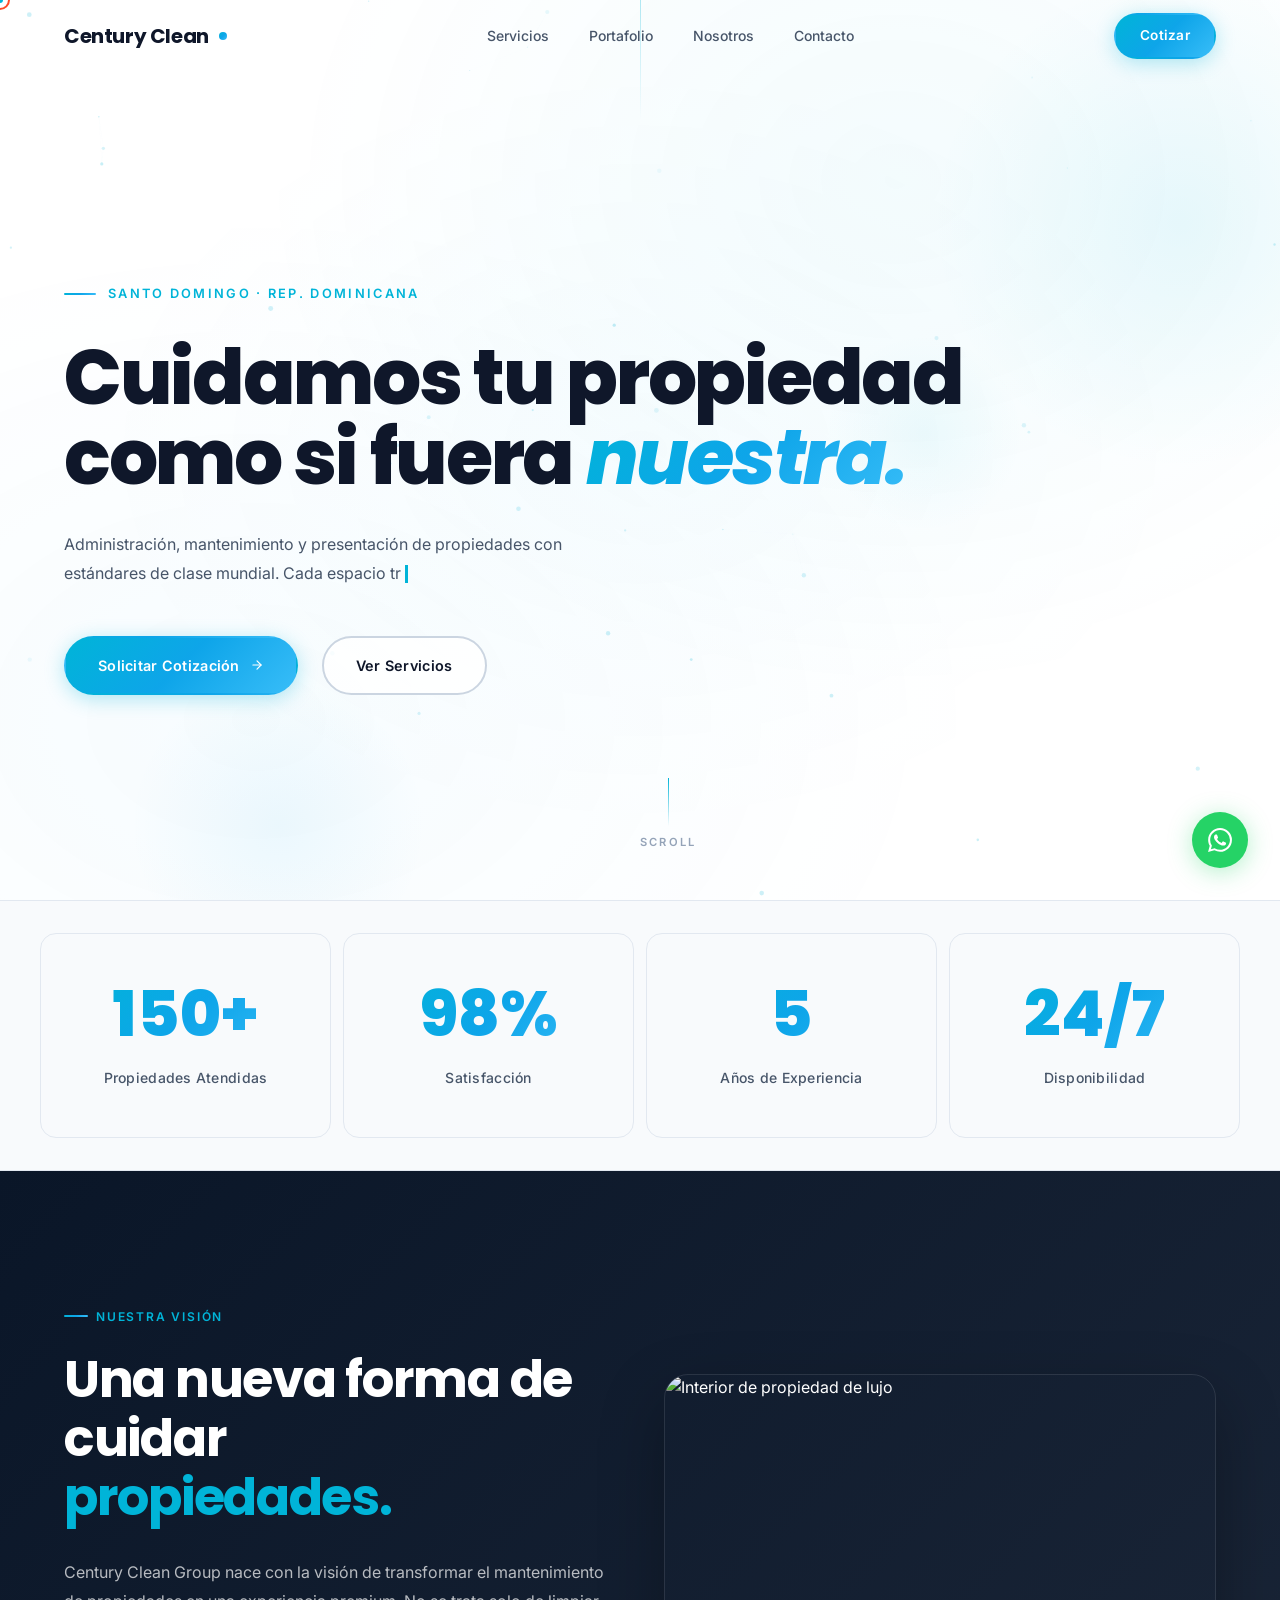
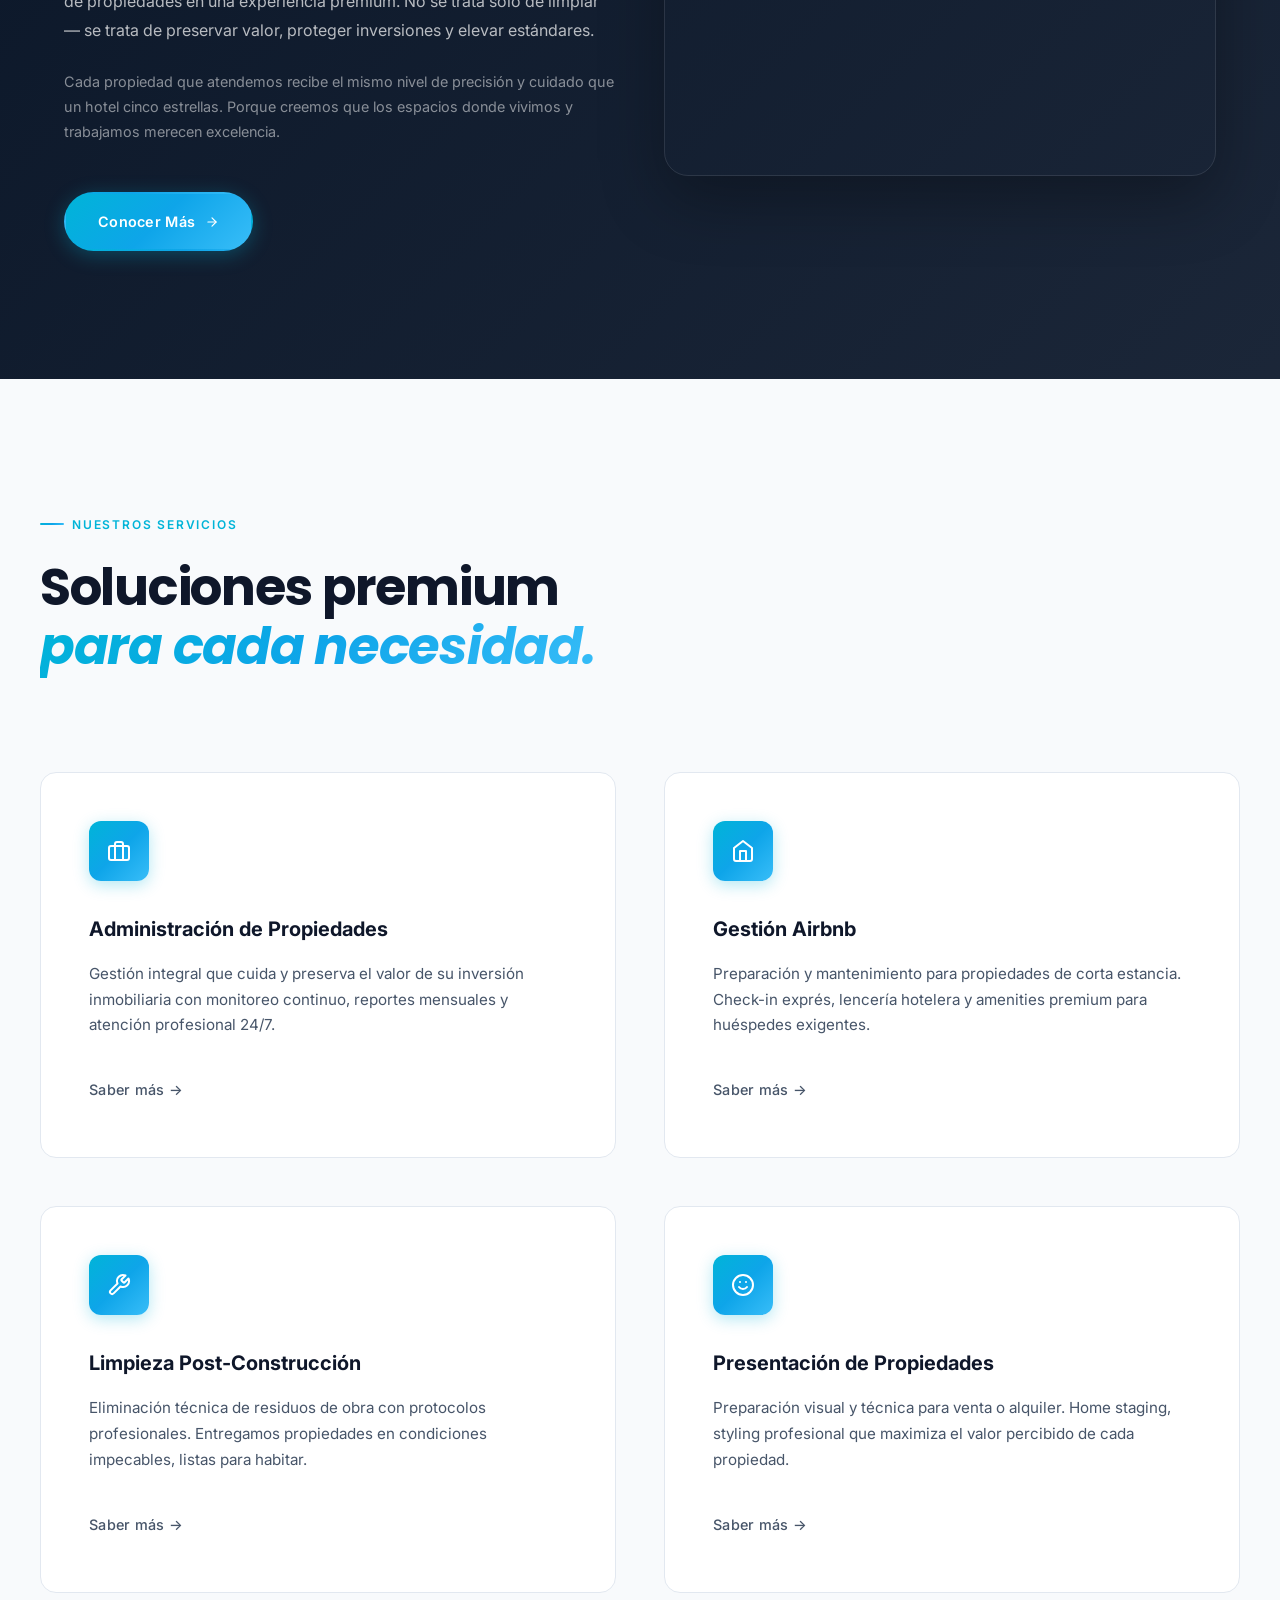
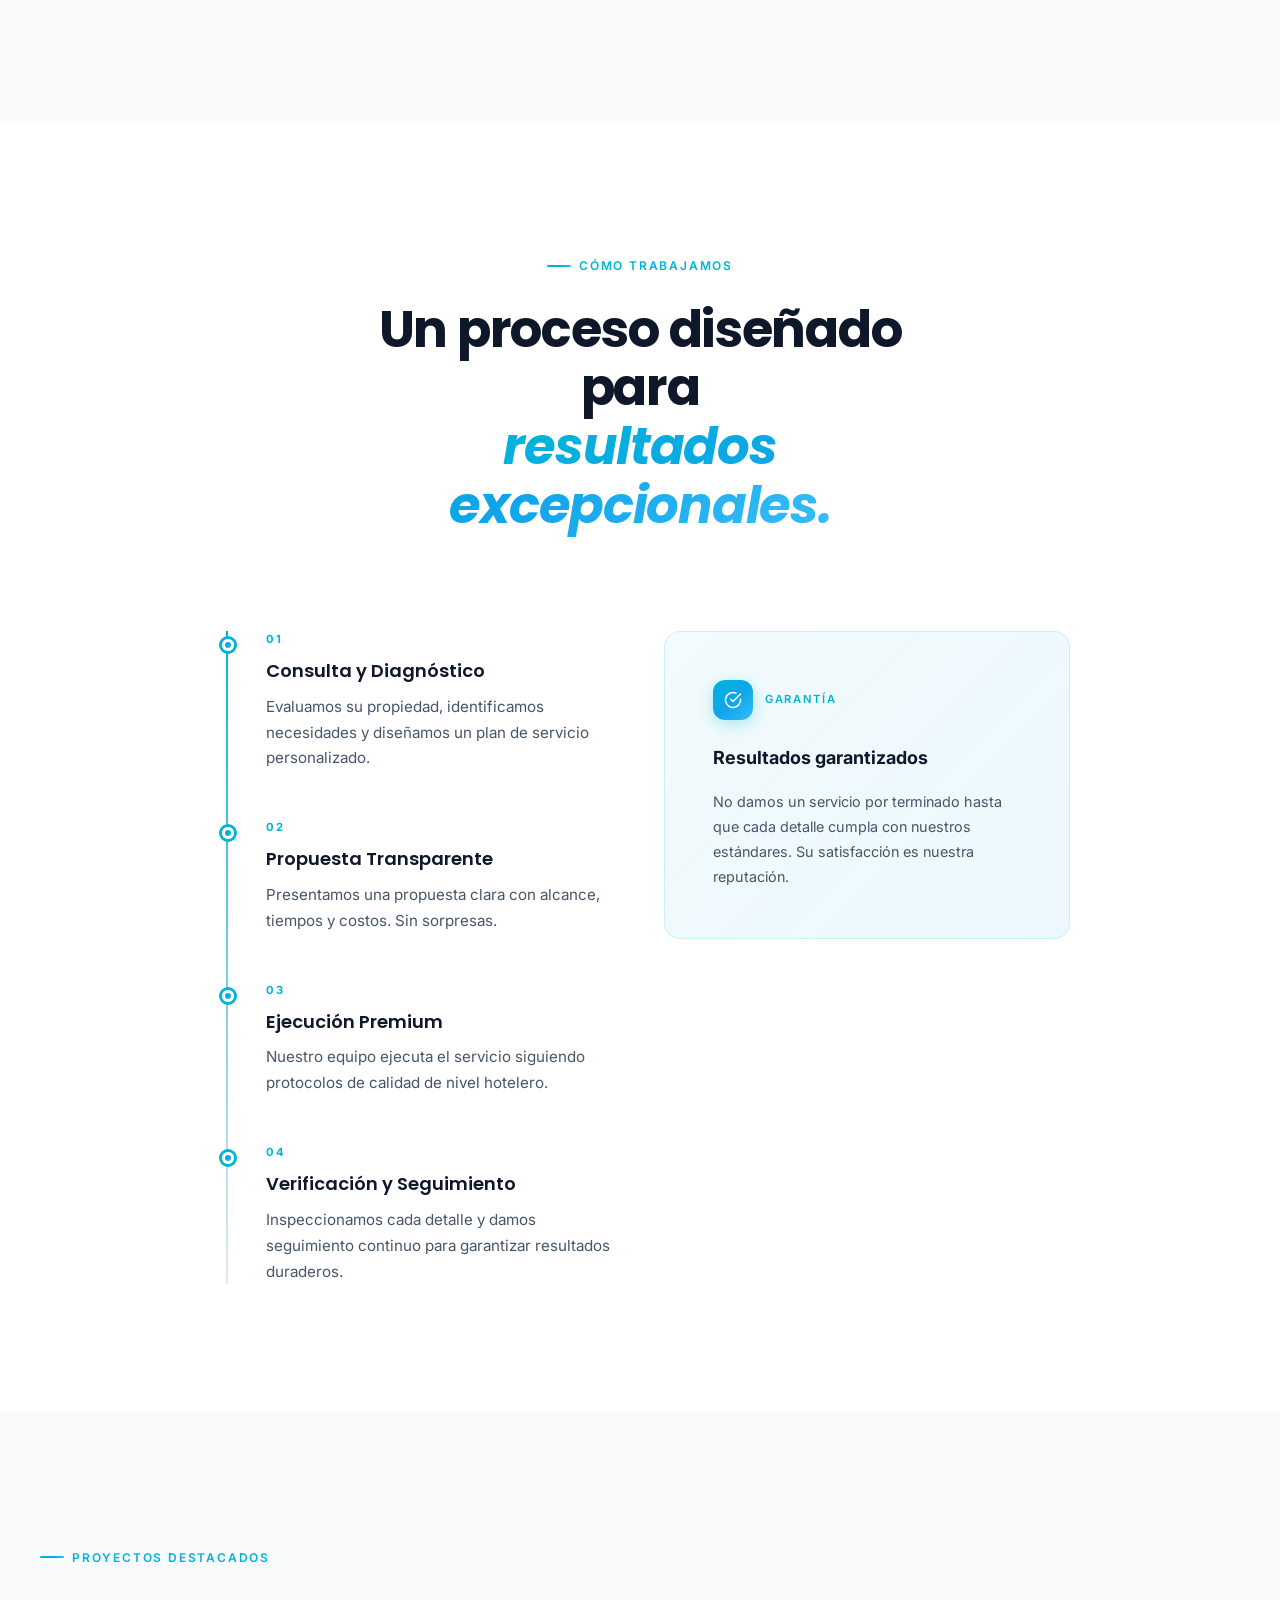
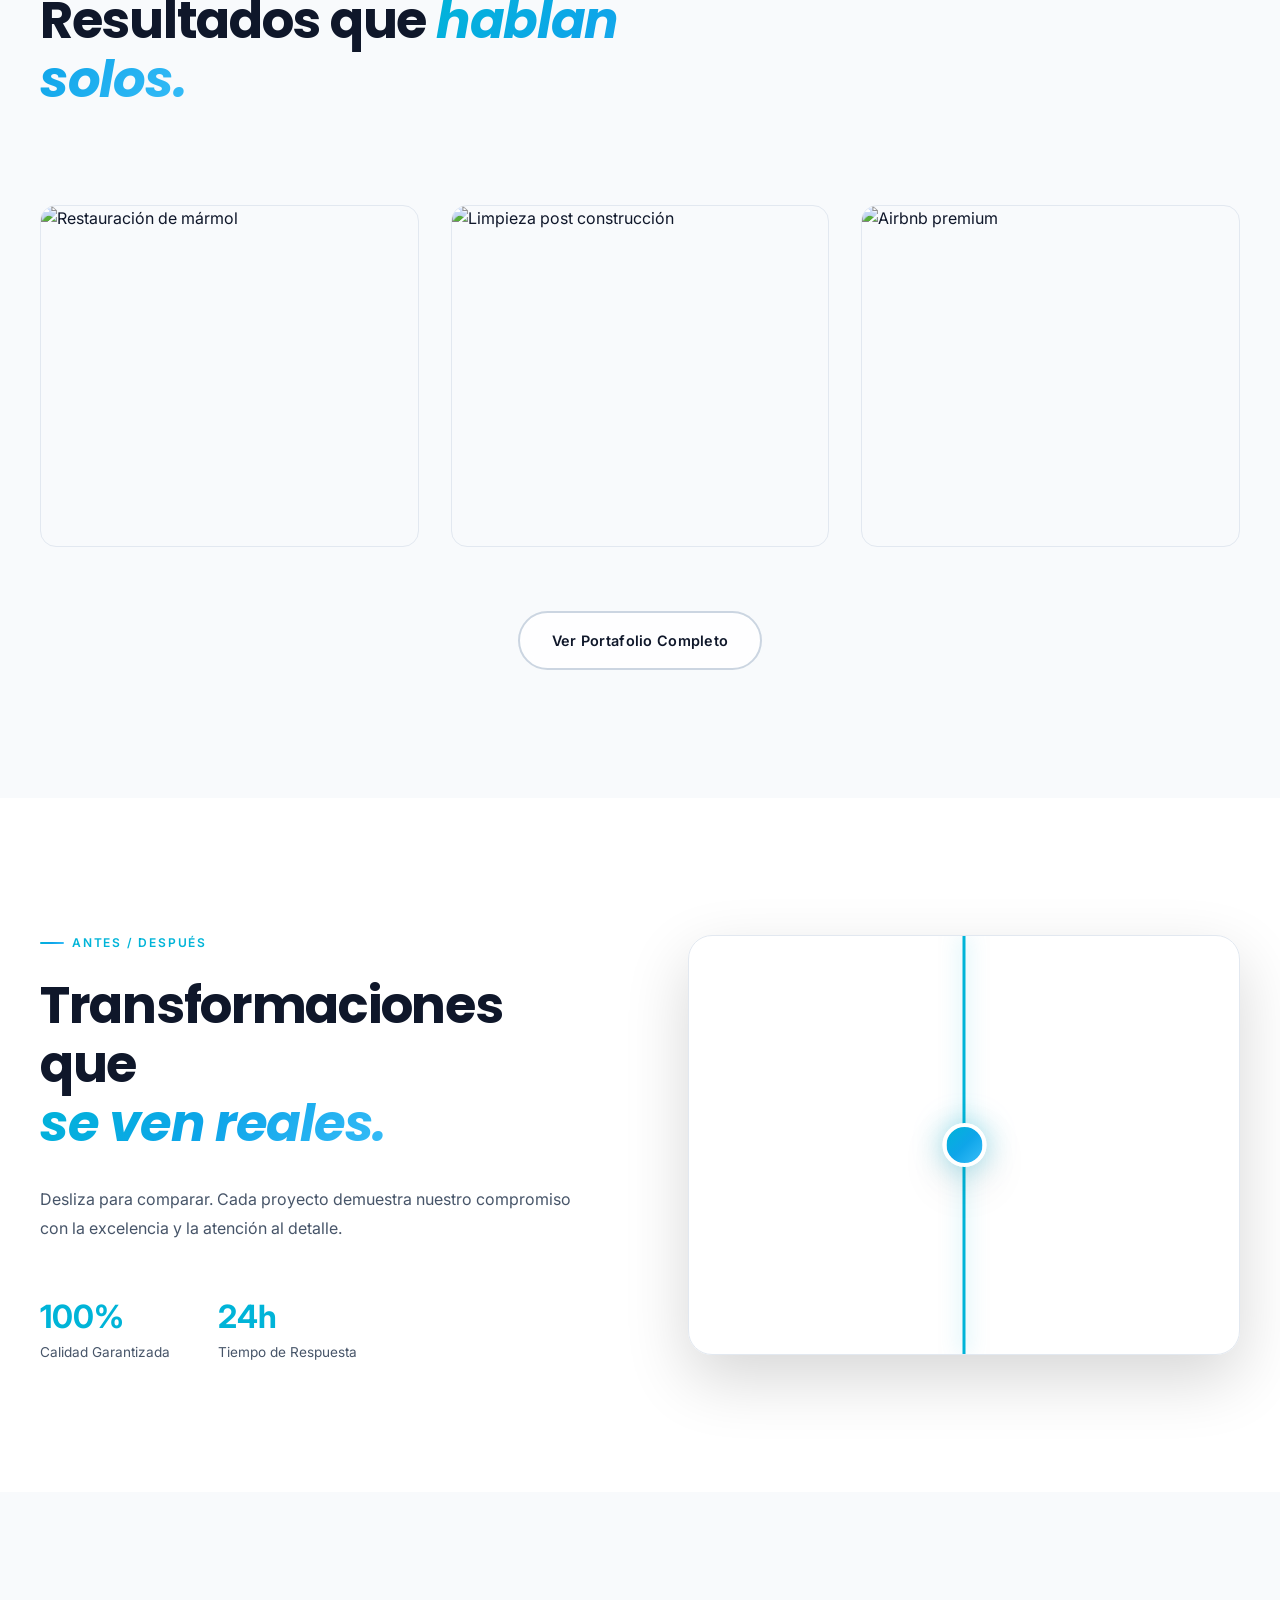
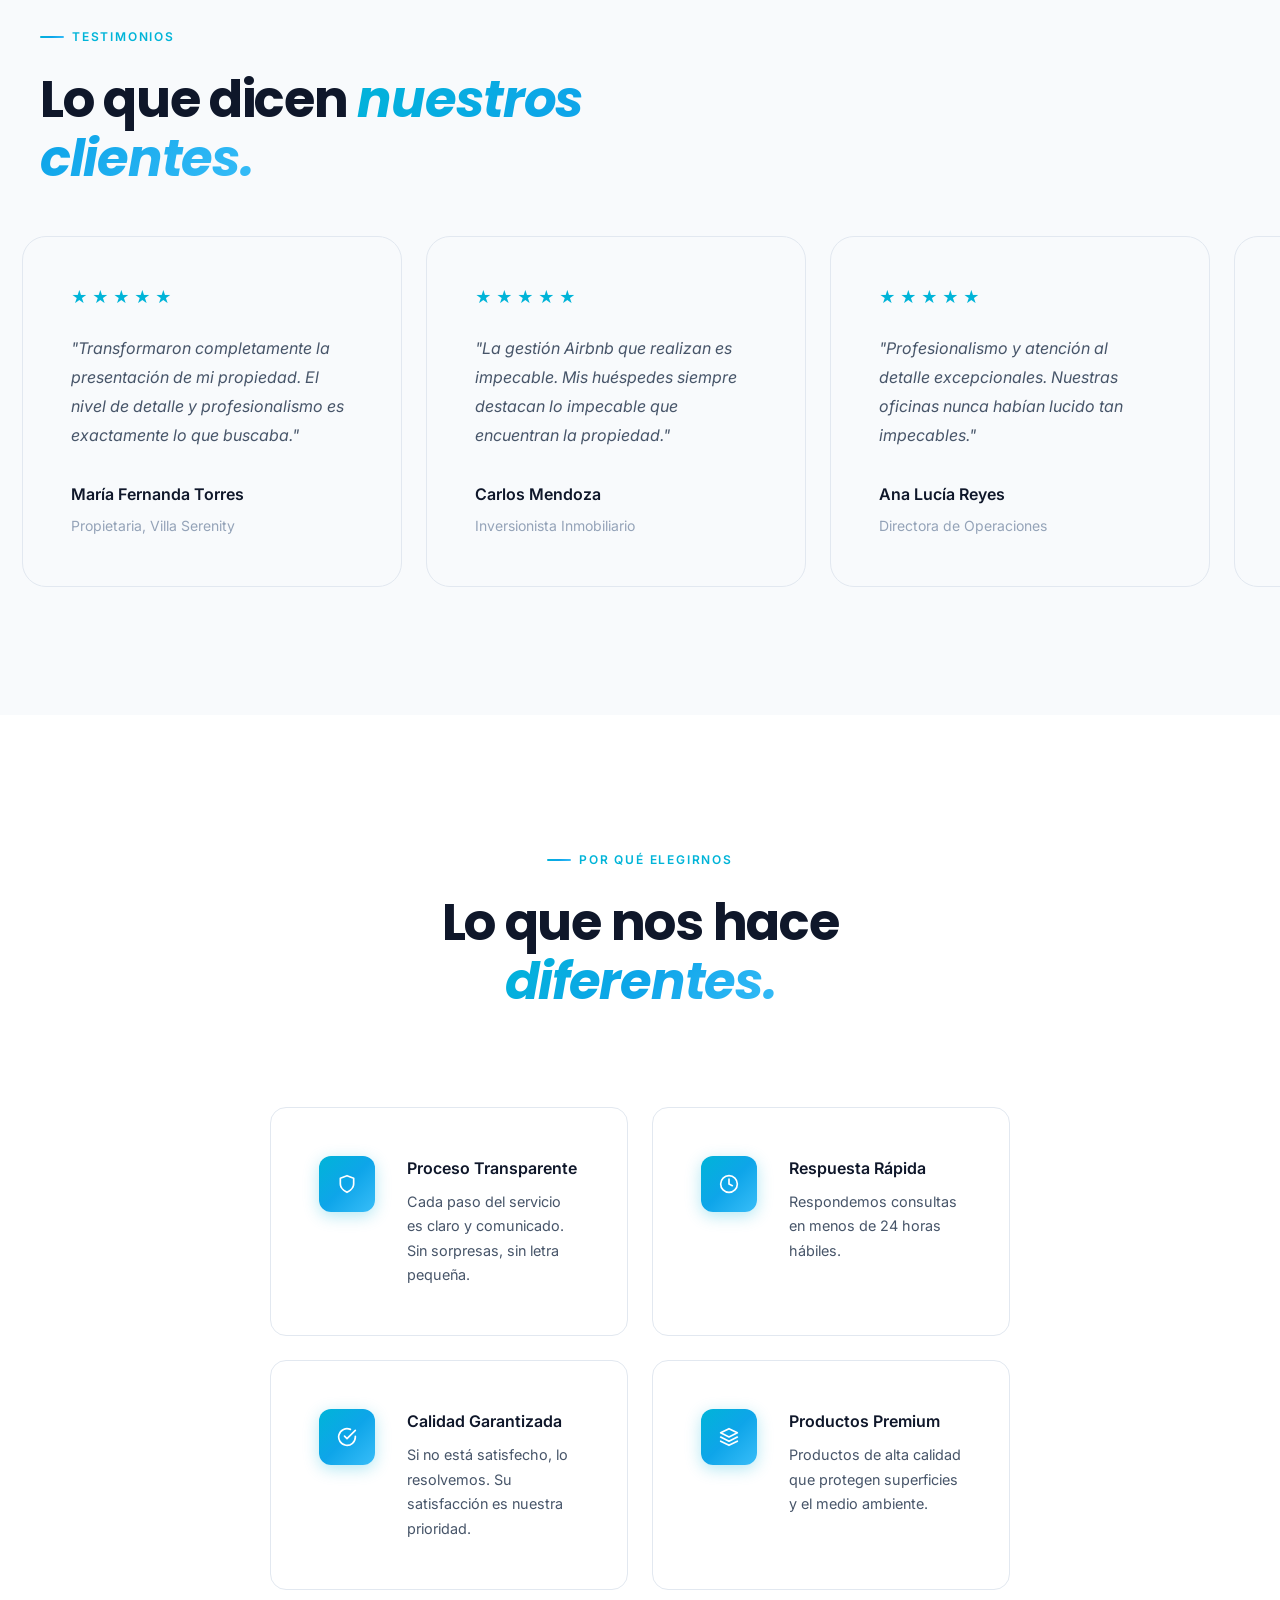
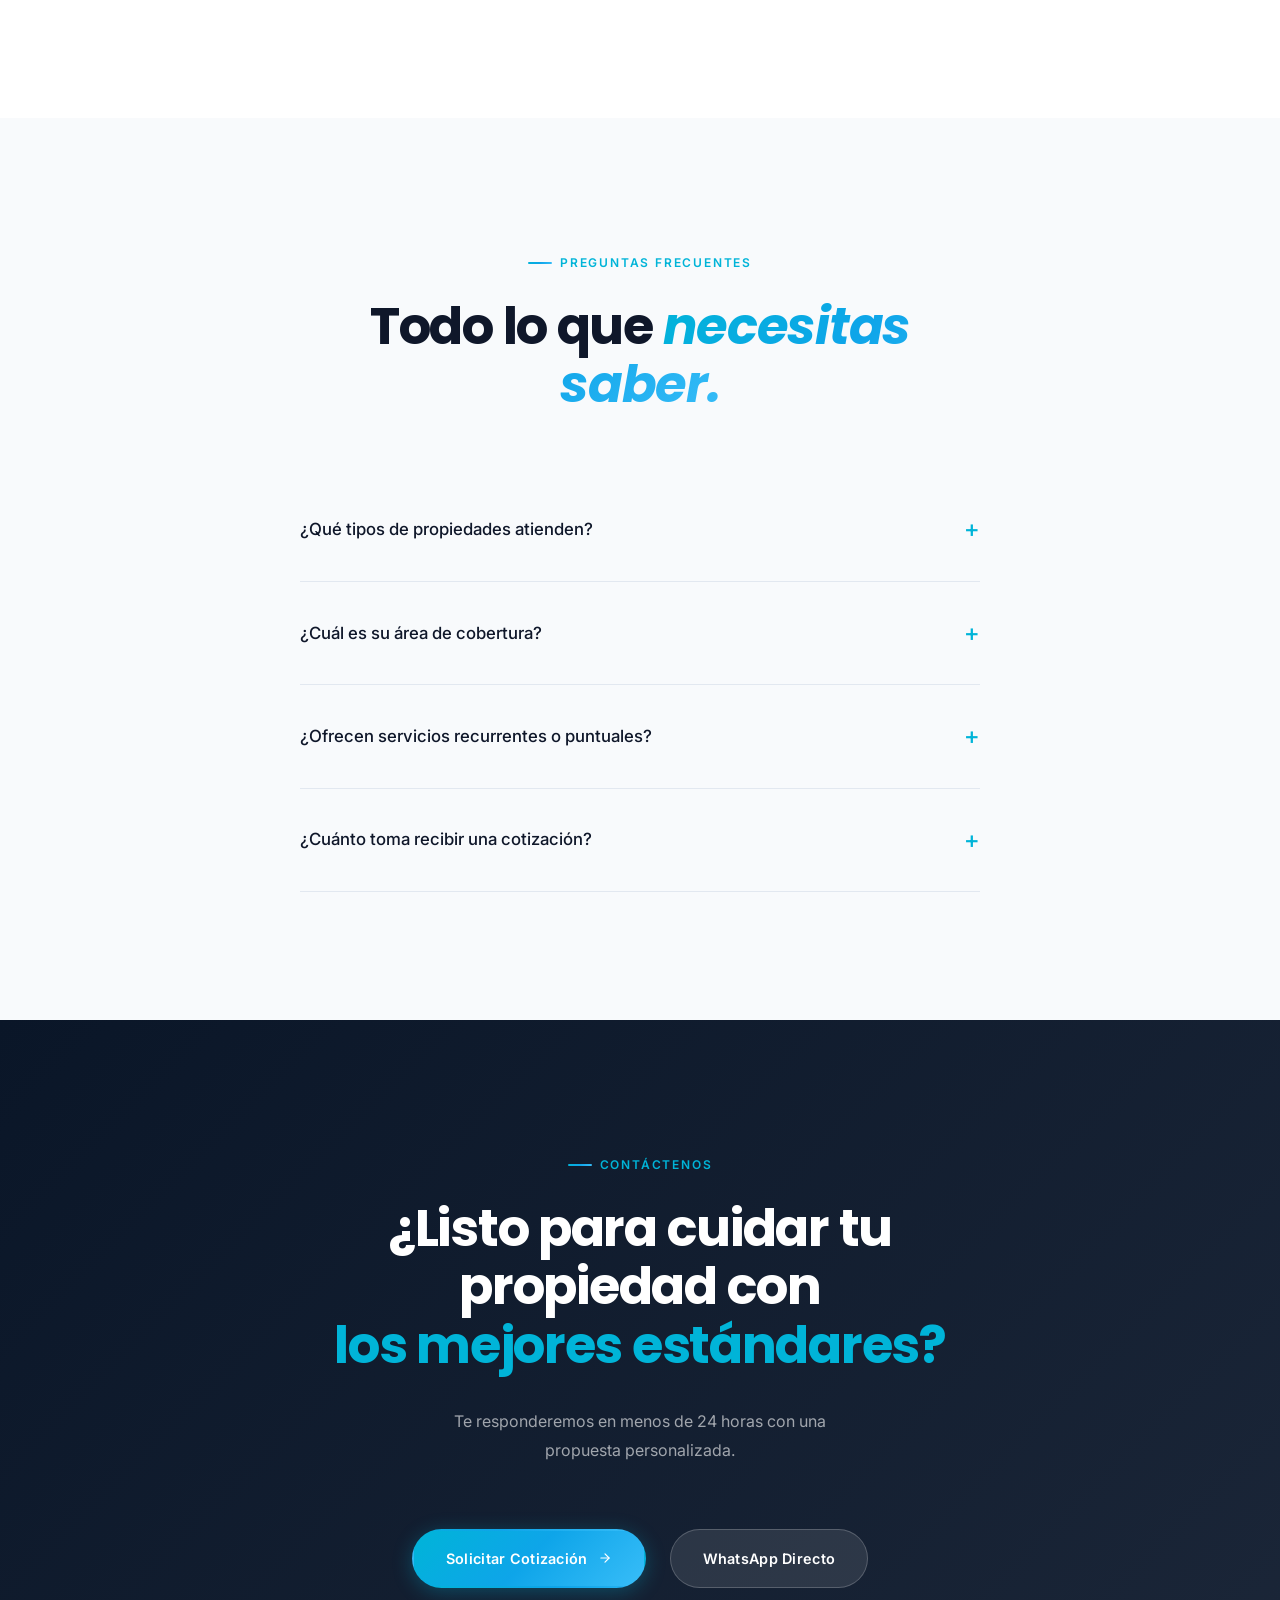
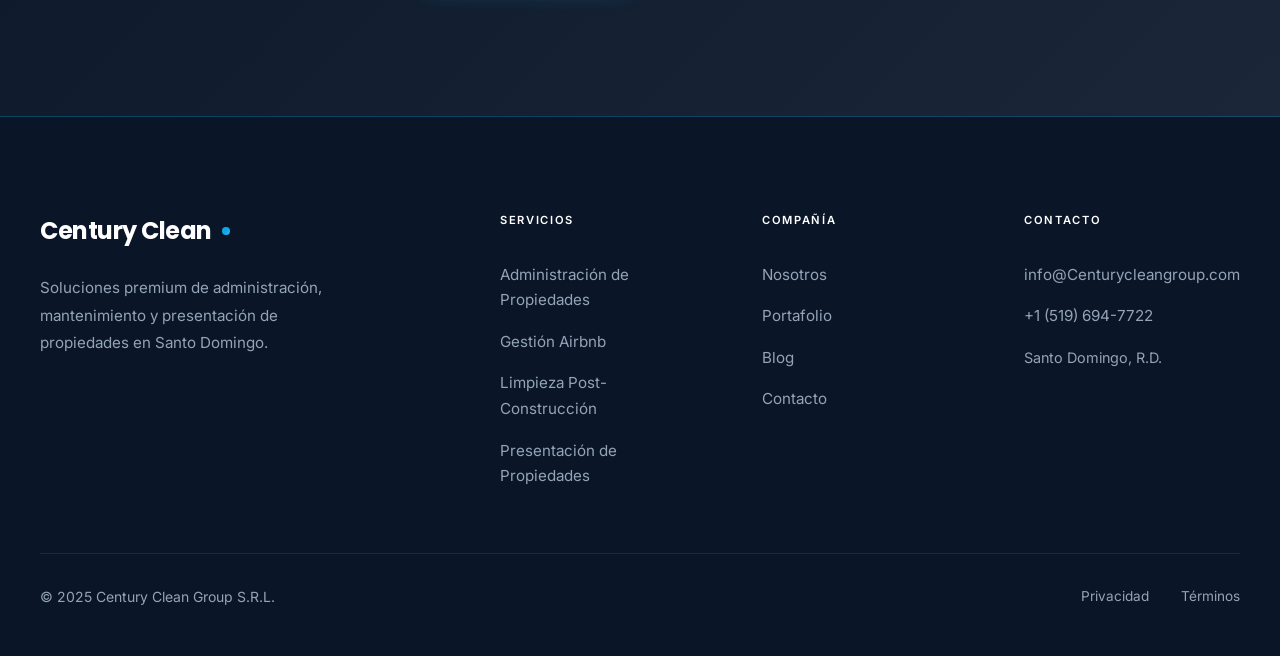
==== commit a73de9f7: "fix: Limpieza de duplicados, diseño inmersivo final" ====
--- a/index.html
+++ b/index.html
@@ -154,12 +154,9 @@
       </div>
     </div>
   </div>
-</section>
-
-<!-- ==========================================
-     ABOUT — Vision
-     ========================================== -->
-<!-- Full Width Immerse Section 2 -->
+</section><!-- ==========================================
+     ABOUT — Vision (Immersive)
+     ========================================== -->
 <section class="immerse-section" style="min-height:60vh;">
   <div class="immerse-bg" style="background-image:url('https://images.unsplash.com/photo-1527515637462-cff94eecc1ac?w=1400&q=85');"></div>
   <div class="immerse-overlay"></div>
@@ -167,12 +164,15 @@
     <div class="grid-2" style="align-items:center;">
       <div class="reveal-left">
         <div class="label-sm" style="color:#00B4D8;">Nuestra Visión</div>
-        <h2 class="h2" style="color:var(--text-inverse);margin-bottom:var(--space-lg);">+        <h2 class="h2" style="color:var(--text-inverse);margin-bottom:var(--space-lg);">
           Una nueva forma de cuidar<br/>
           <span style="color:#00B4D8;">propiedades.</span>
         </h2>
-        <p class="body-lg" style="color:rgba(255,255,255,0.7);margin-bottom:var(--space-md);">-          Century Clean Group nace con la visión de transformar el mantenimiento de propiedades en una experiencia premium.
+        <p class="body-lg" style="color:rgba(255,255,255,0.7);margin-bottom:var(--space-md);">
+          Century Clean Group nace con la visión de transformar el mantenimiento de propiedades en una experiencia premium. No se trata solo de limpiar — se trata de preservar valor, proteger inversiones y elevar estándares.
+        </p>
+        <p class="body-md" style="color:rgba(255,255,255,0.5);margin-bottom:var(--space-xl);">
+          Cada propiedad que atendemos recibe el mismo nivel de precisión y cuidado que un hotel cinco estrellas. Porque creemos que los espacios donde vivimos y trabajamos merecen excelencia.
         </p>
         <a href="pages/nosotros/" class="btn btn-primary">
           Conocer Más
@@ -184,37 +184,6 @@
       <div class="reveal-right">
         <div style="border-radius:var(--radius-xl);overflow:hidden;border:1px solid rgba(255,255,255,0.1);box-shadow:0 24px 64px rgba(0,0,0,0.3);">
           <img src="https://images.unsplash.com/photo-1600585154340-be6161a56a0c?w=800&q=85" alt="Interior de propiedad de lujo" loading="lazy" style="width:100%;height:400px;object-fit:cover;"/>
-        </div>
-      </div>
-    </div>
-  </div>
-</section>
-
-<section class="section">
-  <div class="container">
-    <div class="grid-2" style="align-items:center;">
-      <div class="reveal-left">
-        <div class="label-sm">Nuestra Visión</div>
-        <h2 class="h2" style="margin-bottom:var(--space-lg);">
-          Una nueva forma de cuidar<br/>
-          <span class="text-gradient italic">propiedades.</span>
-        </h2>
-        <p class="body-lg" style="margin-bottom:var(--space-md);">
-          Century Clean Group nace con la visión de transformar el mantenimiento de propiedades en una experiencia premium. No se trata solo de limpiar — se trata de preservar valor, proteger inversiones y elevar estándares.
-        </p>
-        <p class="body-md" style="margin-bottom:var(--space-xl);">
-          Cada propiedad que atendemos recibe el mismo nivel de precisión y cuidado que un hotel cinco estrellas. Porque creemos que los espacios donde vivimos y trabajamos merecen excelencia.
-        </p>
-        <a href="pages/nosotros/" class="btn btn-secondary">
-          Conocer Más
-          <svg width="14" height="14" viewBox="0 0 24 24" fill="none" stroke="currentColor" stroke-width="2" stroke-linecap="round" stroke-linejoin="round">
-            <line x1="5" y1="12" x2="19" y2="12"/><polyline points="12 5 19 12 12 19"/>
-          </svg>
-        </a>
-      </div>
-      <div class="reveal-right">
-        <div style="border-radius:var(--radius-lg);overflow:hidden;border:1px solid var(--border-light);box-shadow:var(--shadow-lg);">
-          <img src="https://images.unsplash.com/photo-1600585154340-be6161a56a0c?w=800&q=85" alt="Interior de propiedad de lujo" loading="lazy" style="width:100%;height:480px;object-fit:cover;"/>
         </div>
       </div>
     </div>
@@ -611,30 +580,6 @@
     </div>
   </div>
 </section>
-  <div class="container text-center" style="max-width:640px;">
-    <div class="reveal">
-      <div class="label-sm" style="color:var(--accent-primary);">Contáctenos</div>
-      <h2 class="h2" style="margin-bottom:var(--space-lg);color:var(--text-inverse);">
-        ¿Listo para cuidar tu propiedad con<br/>
-        <span style="color:var(--accent-primary);">los mejores estándares?</span>
-      </h2>
-      <p class="body-lg" style="margin-bottom:var(--space-2xl);max-width:440px;margin-left:auto;margin-right:auto;color:var(--text-tertiary);">
-        Te responderemos en menos de 24 horas con una propuesta personalizada.
-      </p>
-      <div class="flex" style="justify-content:center;gap:var(--space-md);flex-wrap:wrap;">
-        <a href="pages/contacto/" class="btn btn-primary">
-          Solicitar Cotización
-          <svg width="14" height="14" viewBox="0 0 24 24" fill="none" stroke="currentColor" stroke-width="2" stroke-linecap="round" stroke-linejoin="round">
-            <line x1="5" y1="12" x2="19" y2="12"/><polyline points="12 5 19 12 12 19"/>
-          </svg>
-        </a>
-        <a href="https://wa.me/15196947722" target="_blank" class="btn" style="background:rgba(255,255,255,0.1);color:var(--text-inverse);border:1px solid rgba(255,255,255,0.2);">
-          WhatsApp Directo
-        </a>
-      </div>
-    </div>
-  </div>
-</section>
 
 </main>
 
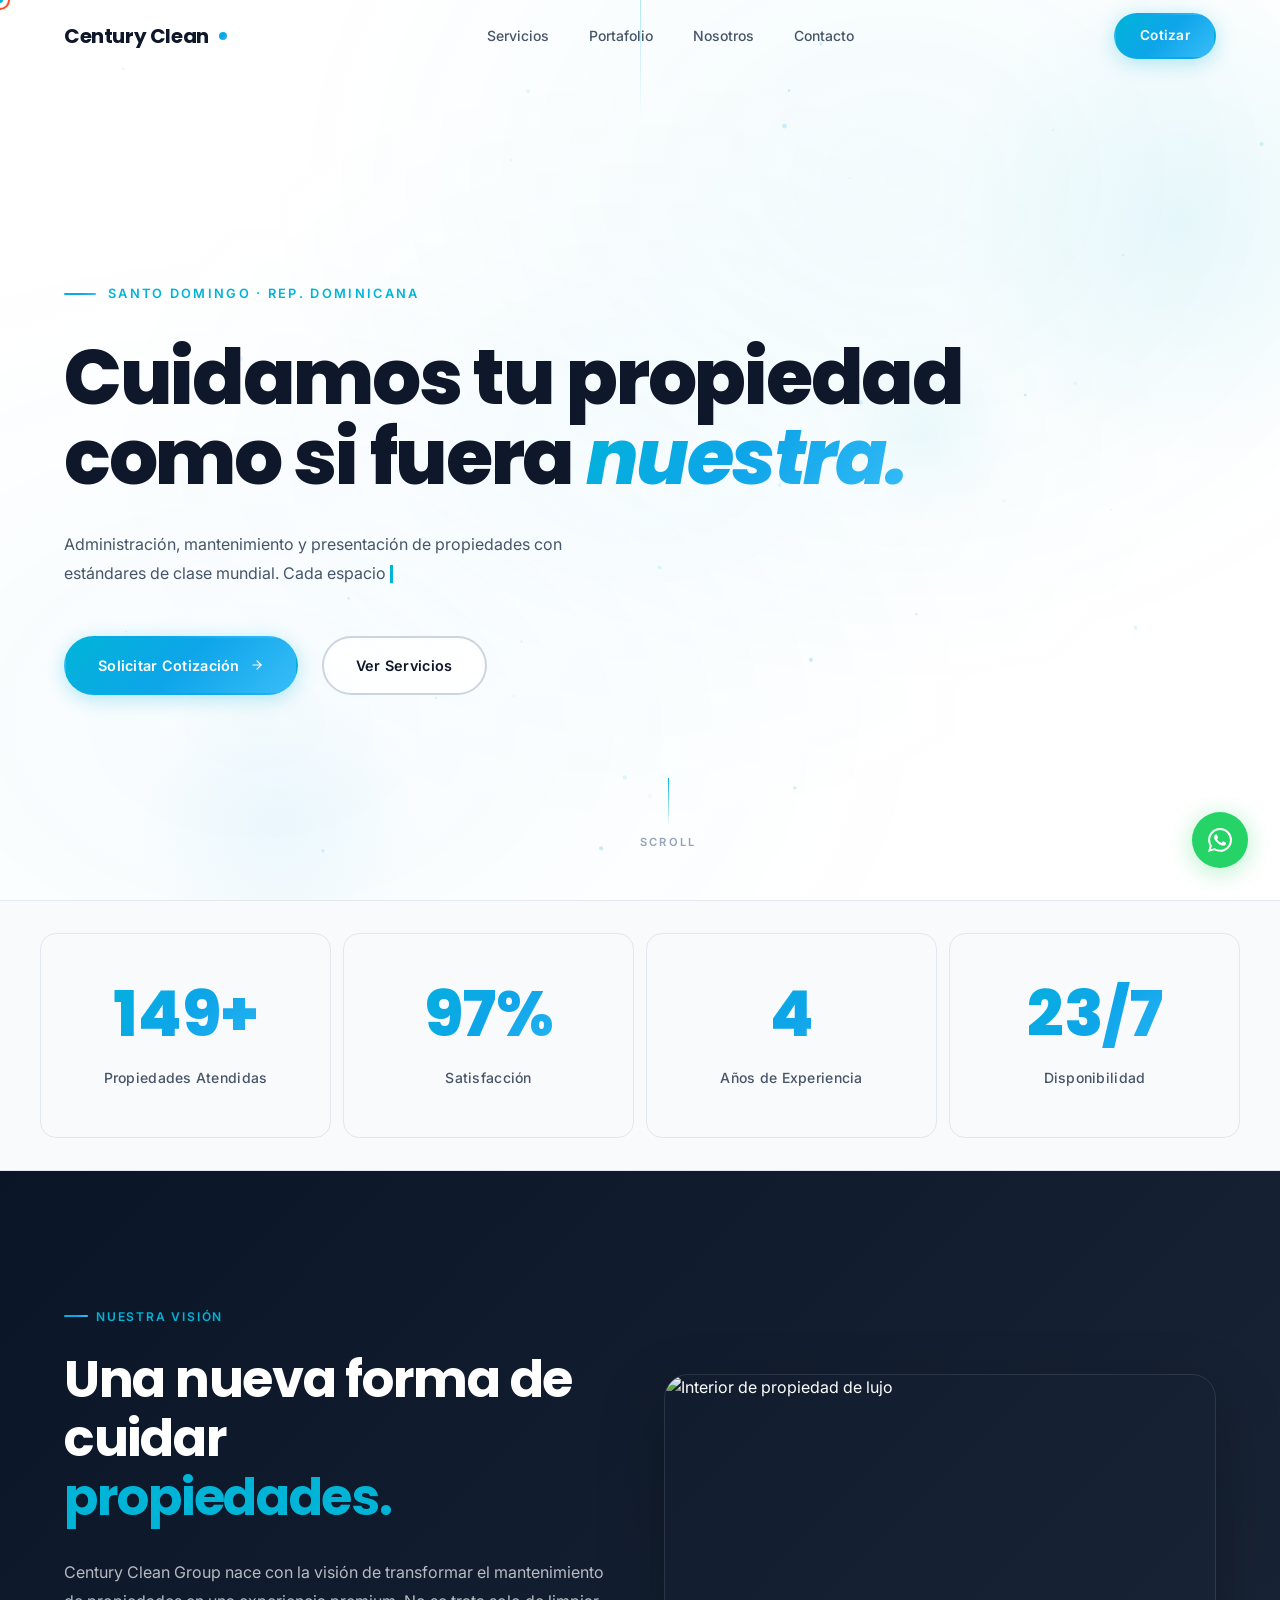
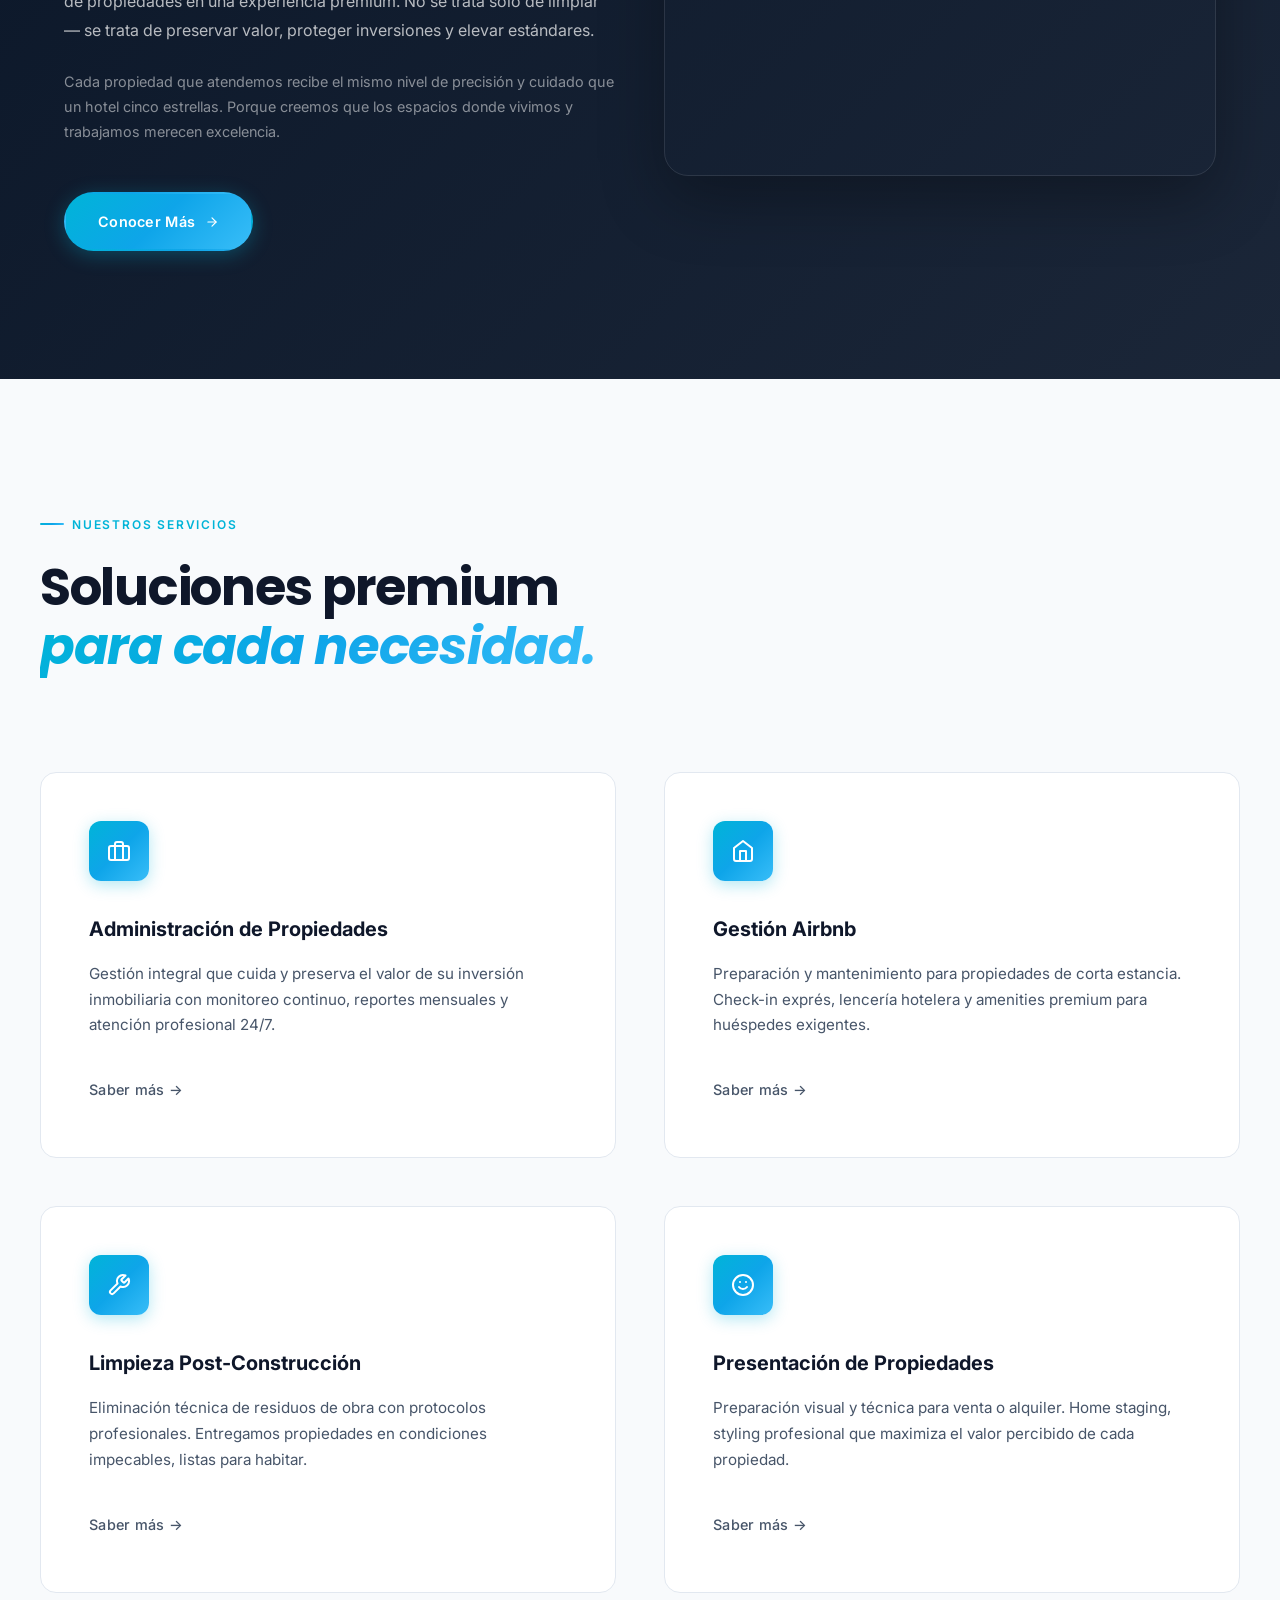
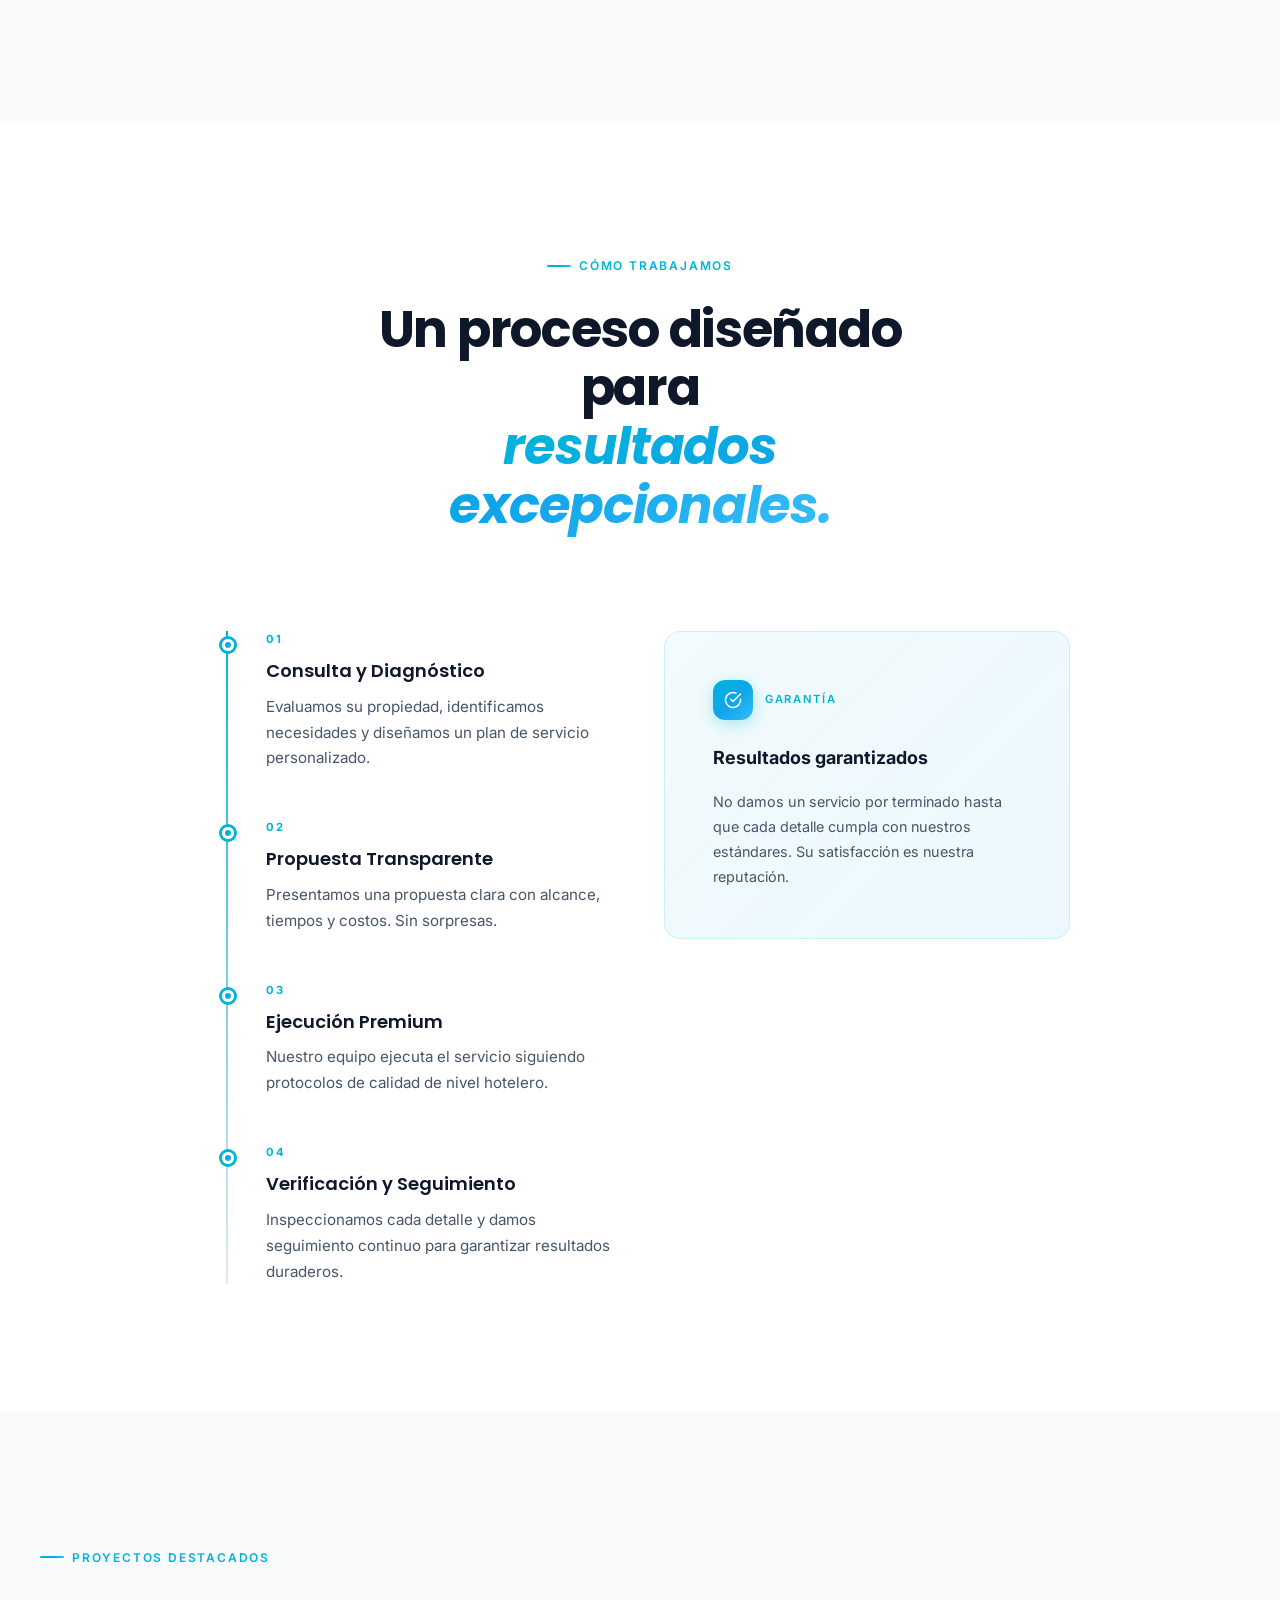
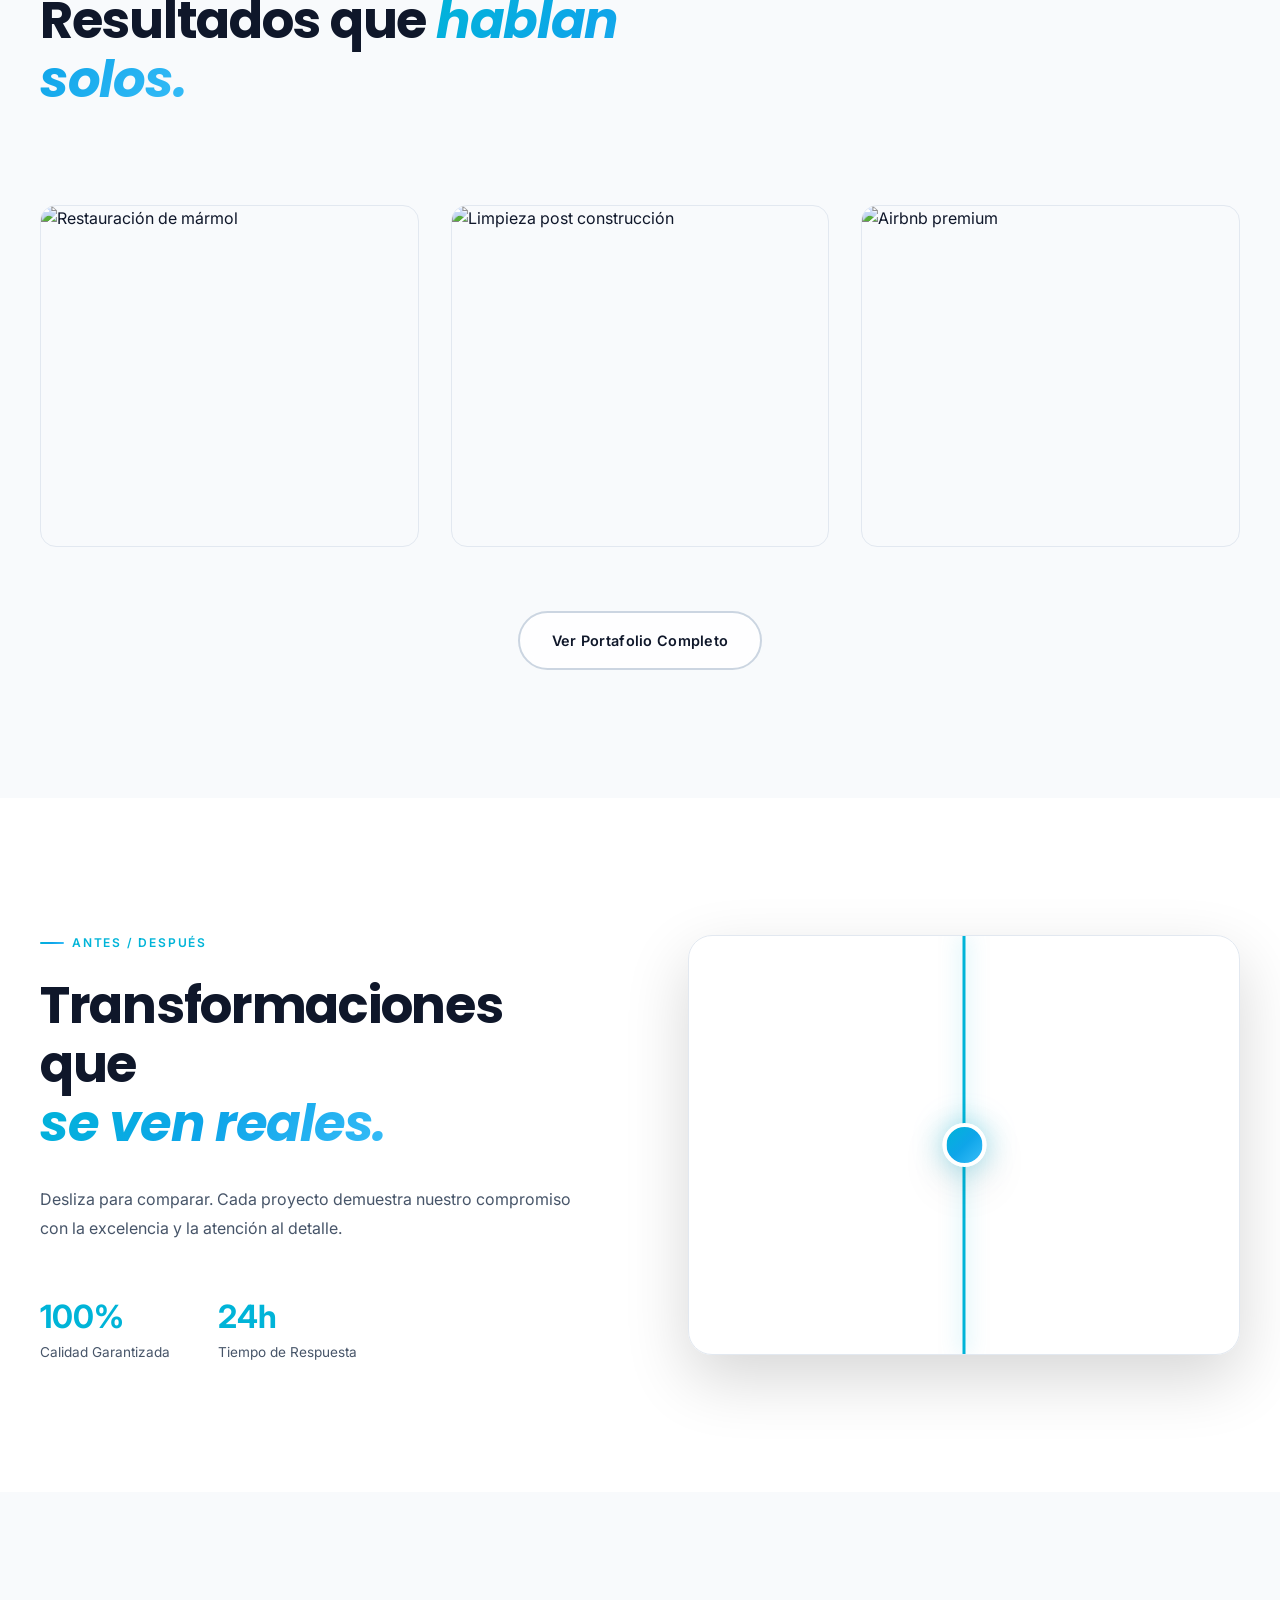
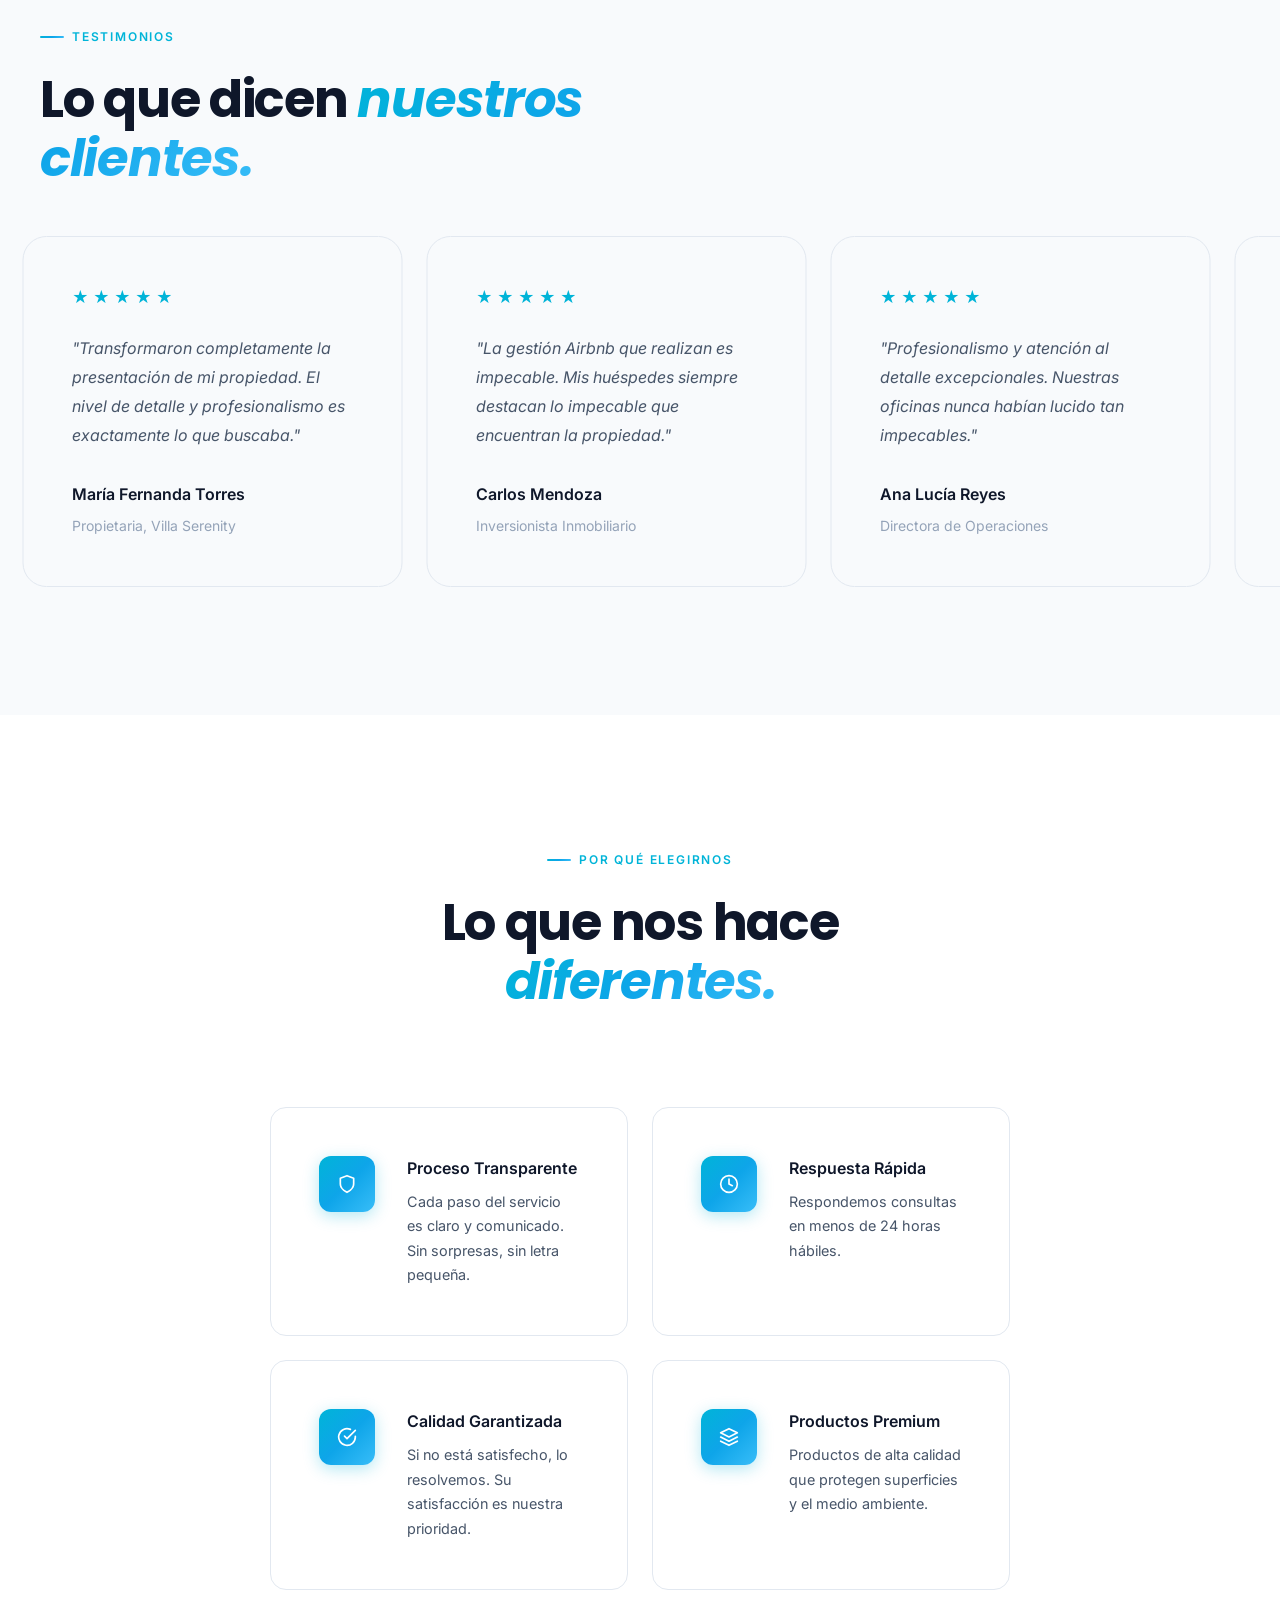
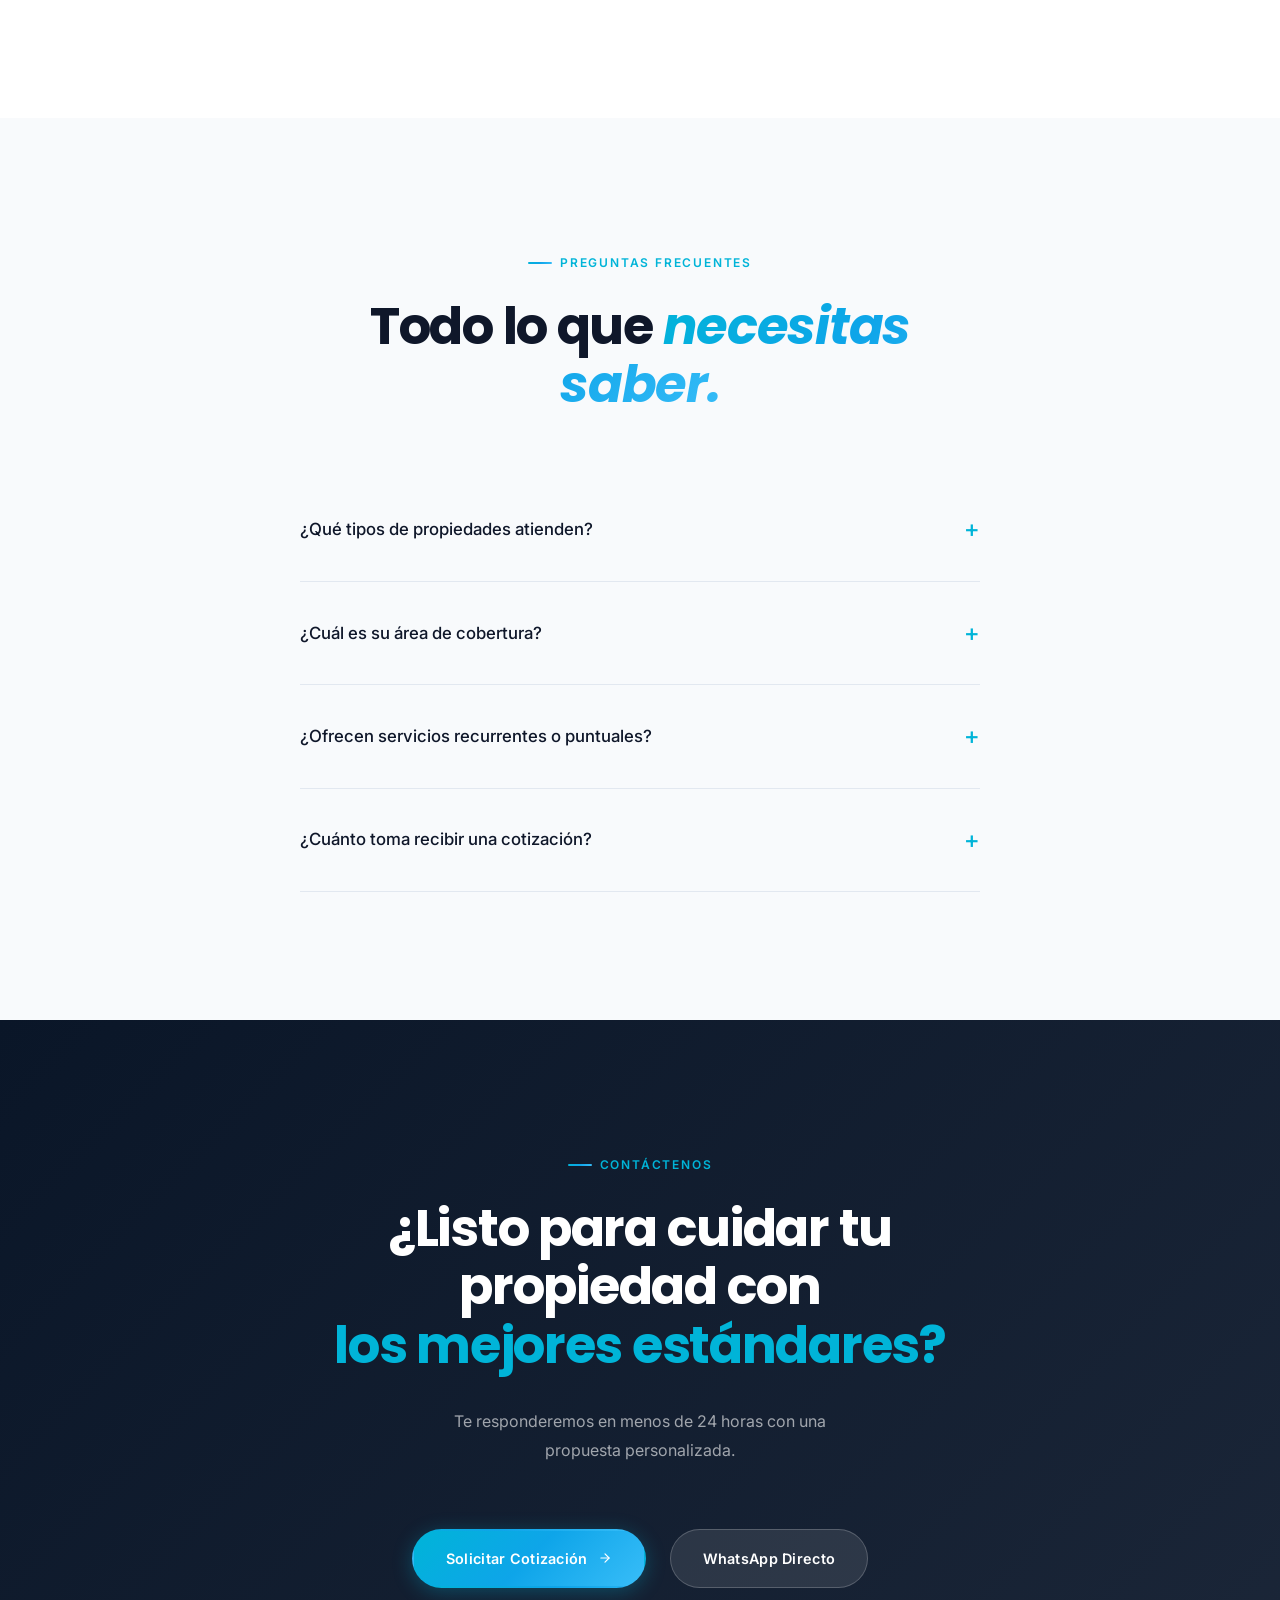
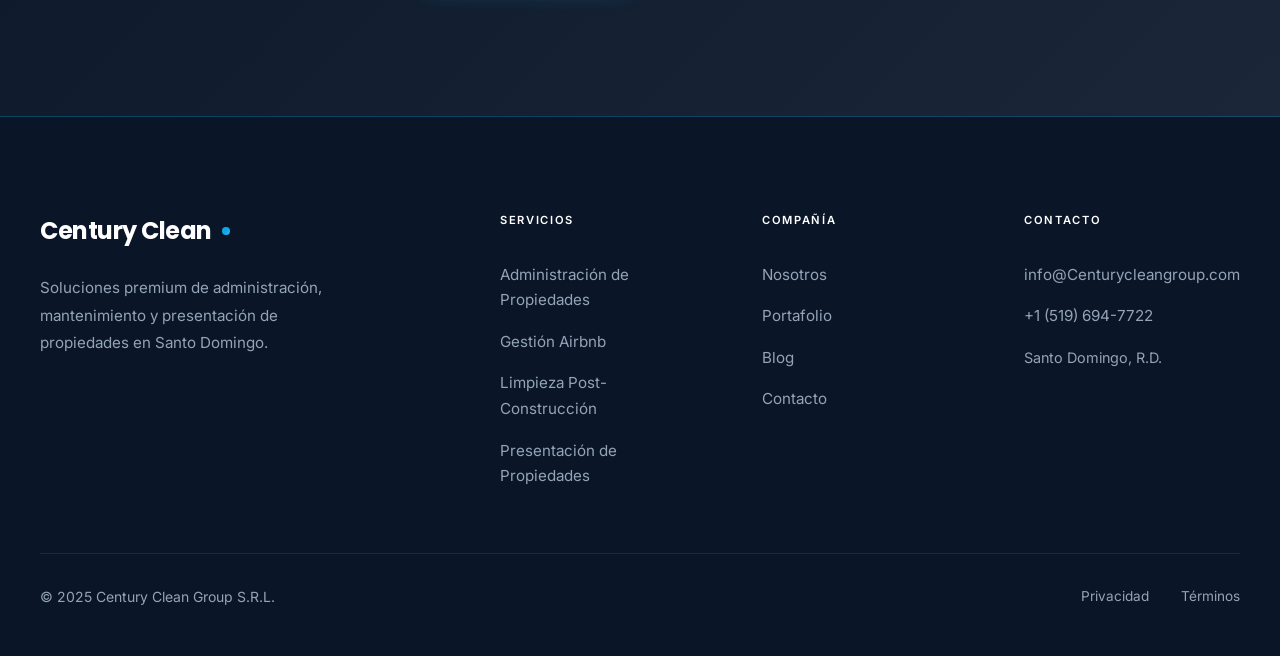
==== commit d67bfbf7: "fix: Immersive design polish - scroll progress visibility, mobile parallax fix, WhatsApp link fix" ====
--- a/index.html
+++ b/index.html
@@ -573,7 +573,7 @@
             <line x1="5" y1="12" x2="19" y2="12"/><polyline points="12 5 19 12 12 19"/>
           </svg>
         </a>
-        <a href="https://wa.me/15196947722" target="blank" class="btn" style="background:rgba(255,255,255,0.1);color:var(--text-inverse);border:1px solid rgba(255,255,255,0.2);">
+        <a href="https://wa.me/15196947722" target="_blank" class="btn" style="background:rgba(255,255,255,0.1);color:var(--text-inverse);border:1px solid rgba(255,255,255,0.2);">
           WhatsApp Directo
         </a>
       </div>
--- a/css/global.css
+++ b/css/global.css
@@ -108,8 +108,13 @@
   height: 3px;
   background: var(--accent-gradient);
   z-index: 10000;
-  transition: width 0.1s linear;
+  transition: width 0.1s linear, opacity 0.5s ease;
   box-shadow: 0 0 10px rgba(0,180,216,0.5);
+  opacity: 0;
+}
+
+.scroll-progress.visible {
+  opacity: 1;
 }
 
 /* ============================================
@@ -980,6 +985,10 @@
 }
 
 /* Accessibility */
+@media (max-width: 767px) {
+  .immerse-bg { background-attachment: scroll !important; }
+}
+
 @media (prefers-reduced-motion: reduce) {
   *, *::before, *::after { animation-duration: 0.01ms !important; animation-iteration-count: 1 !important; transition-duration: 0.01ms !important; }
   .reveal, .reveal-left, .reveal-right, .reveal-scale, .reveal-rotate { opacity: 1 !important; transform: none !important; }
